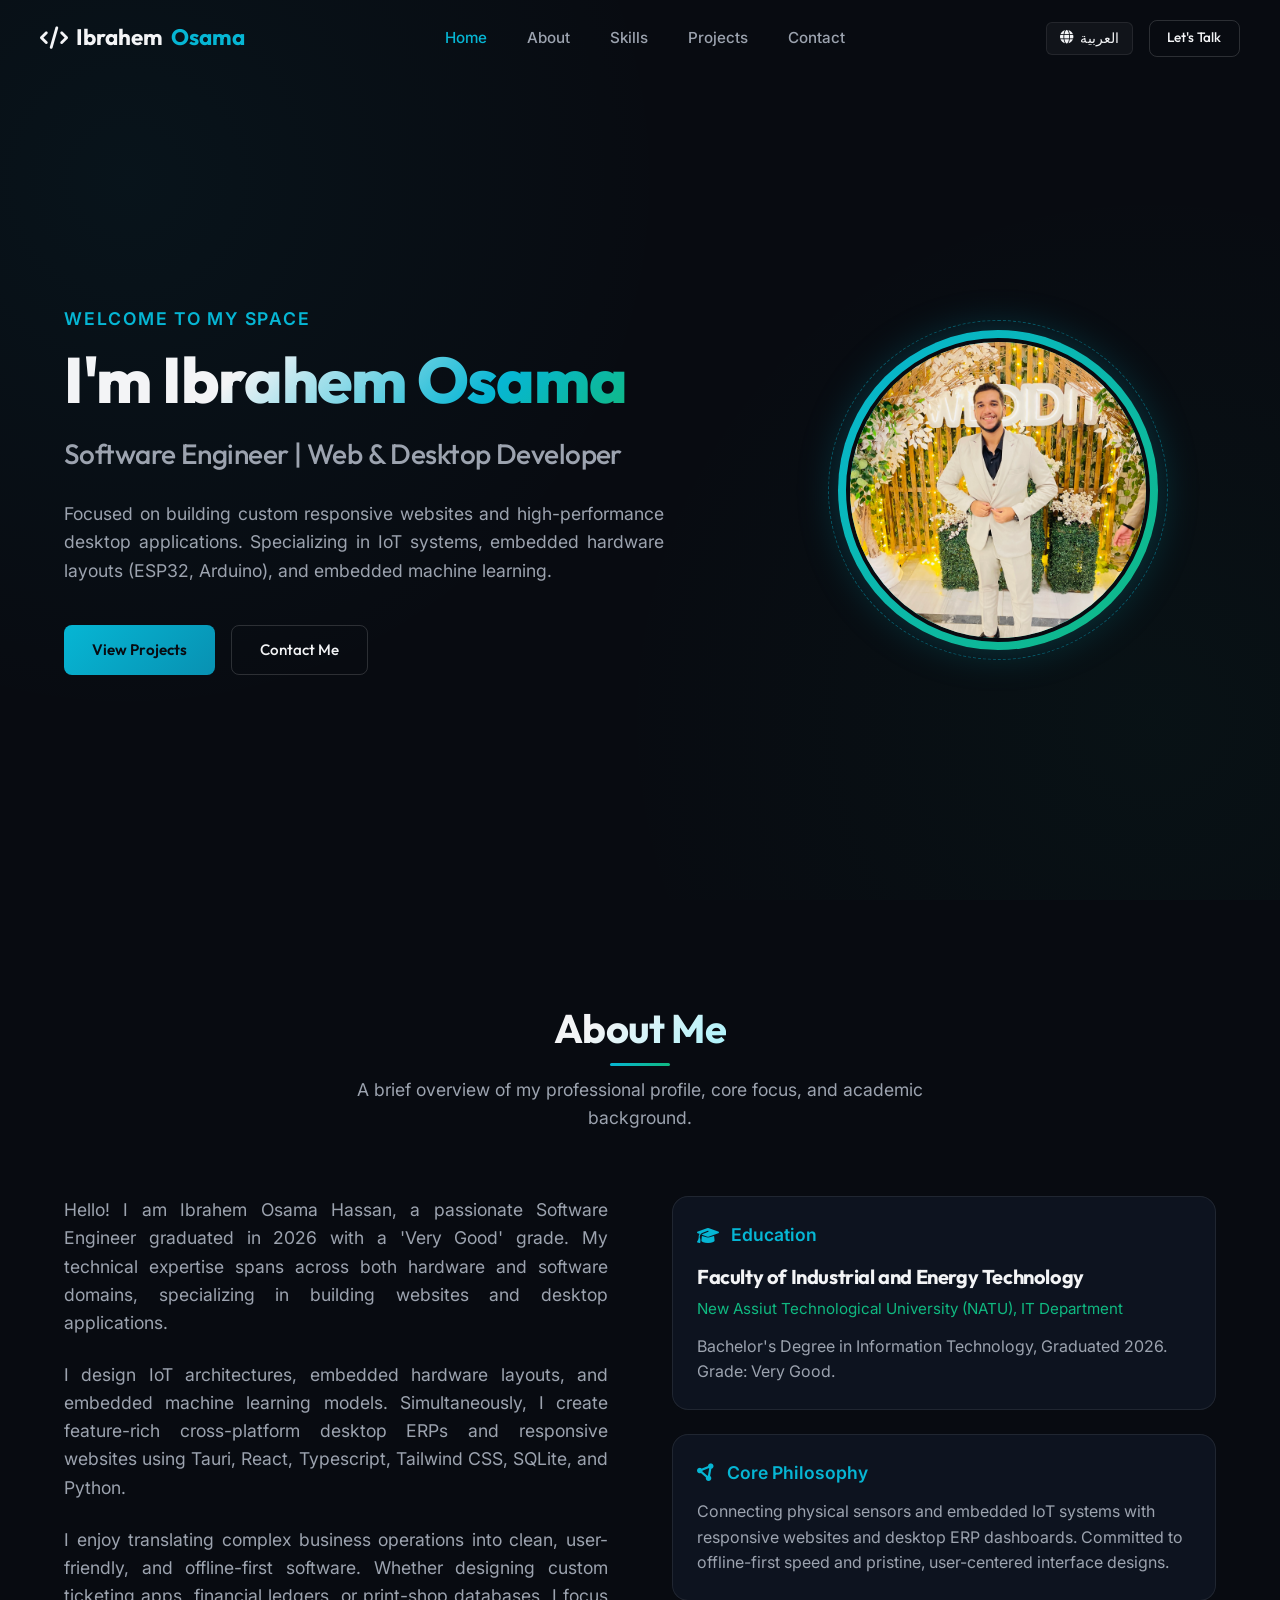
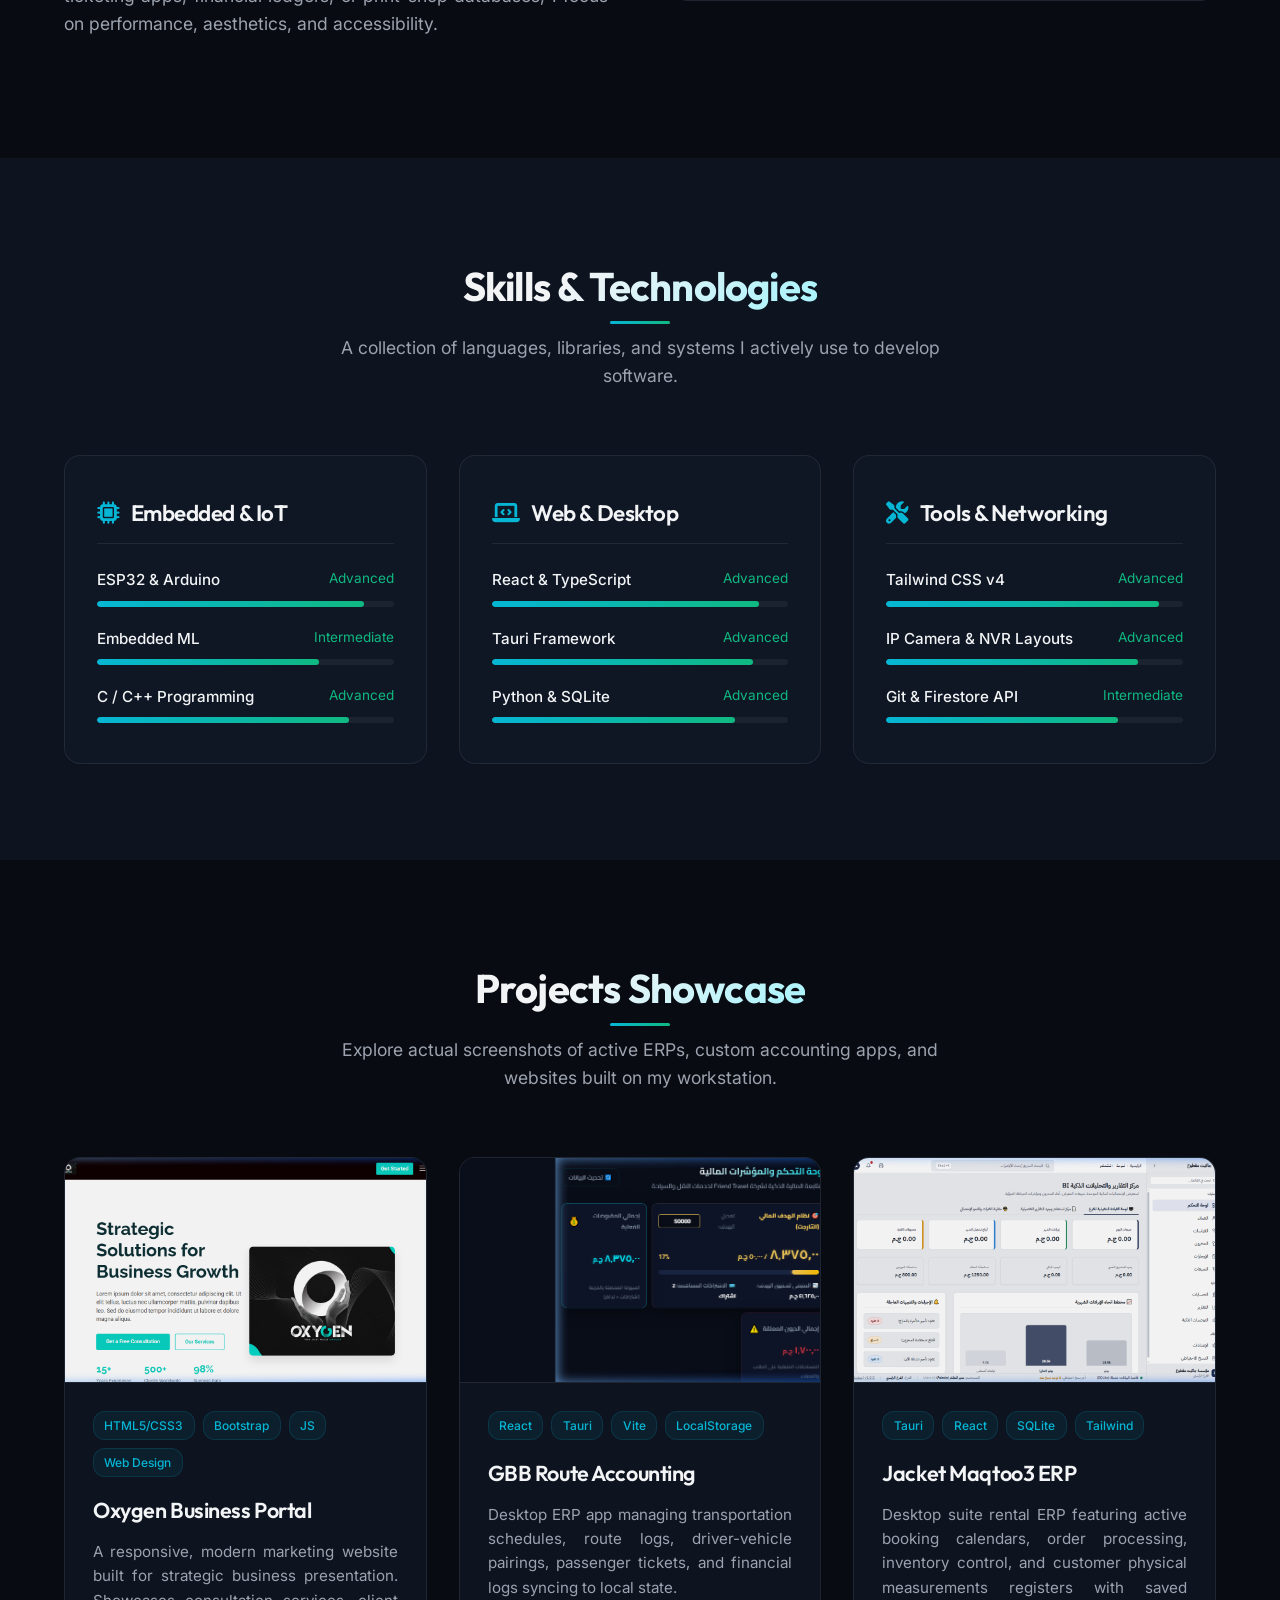
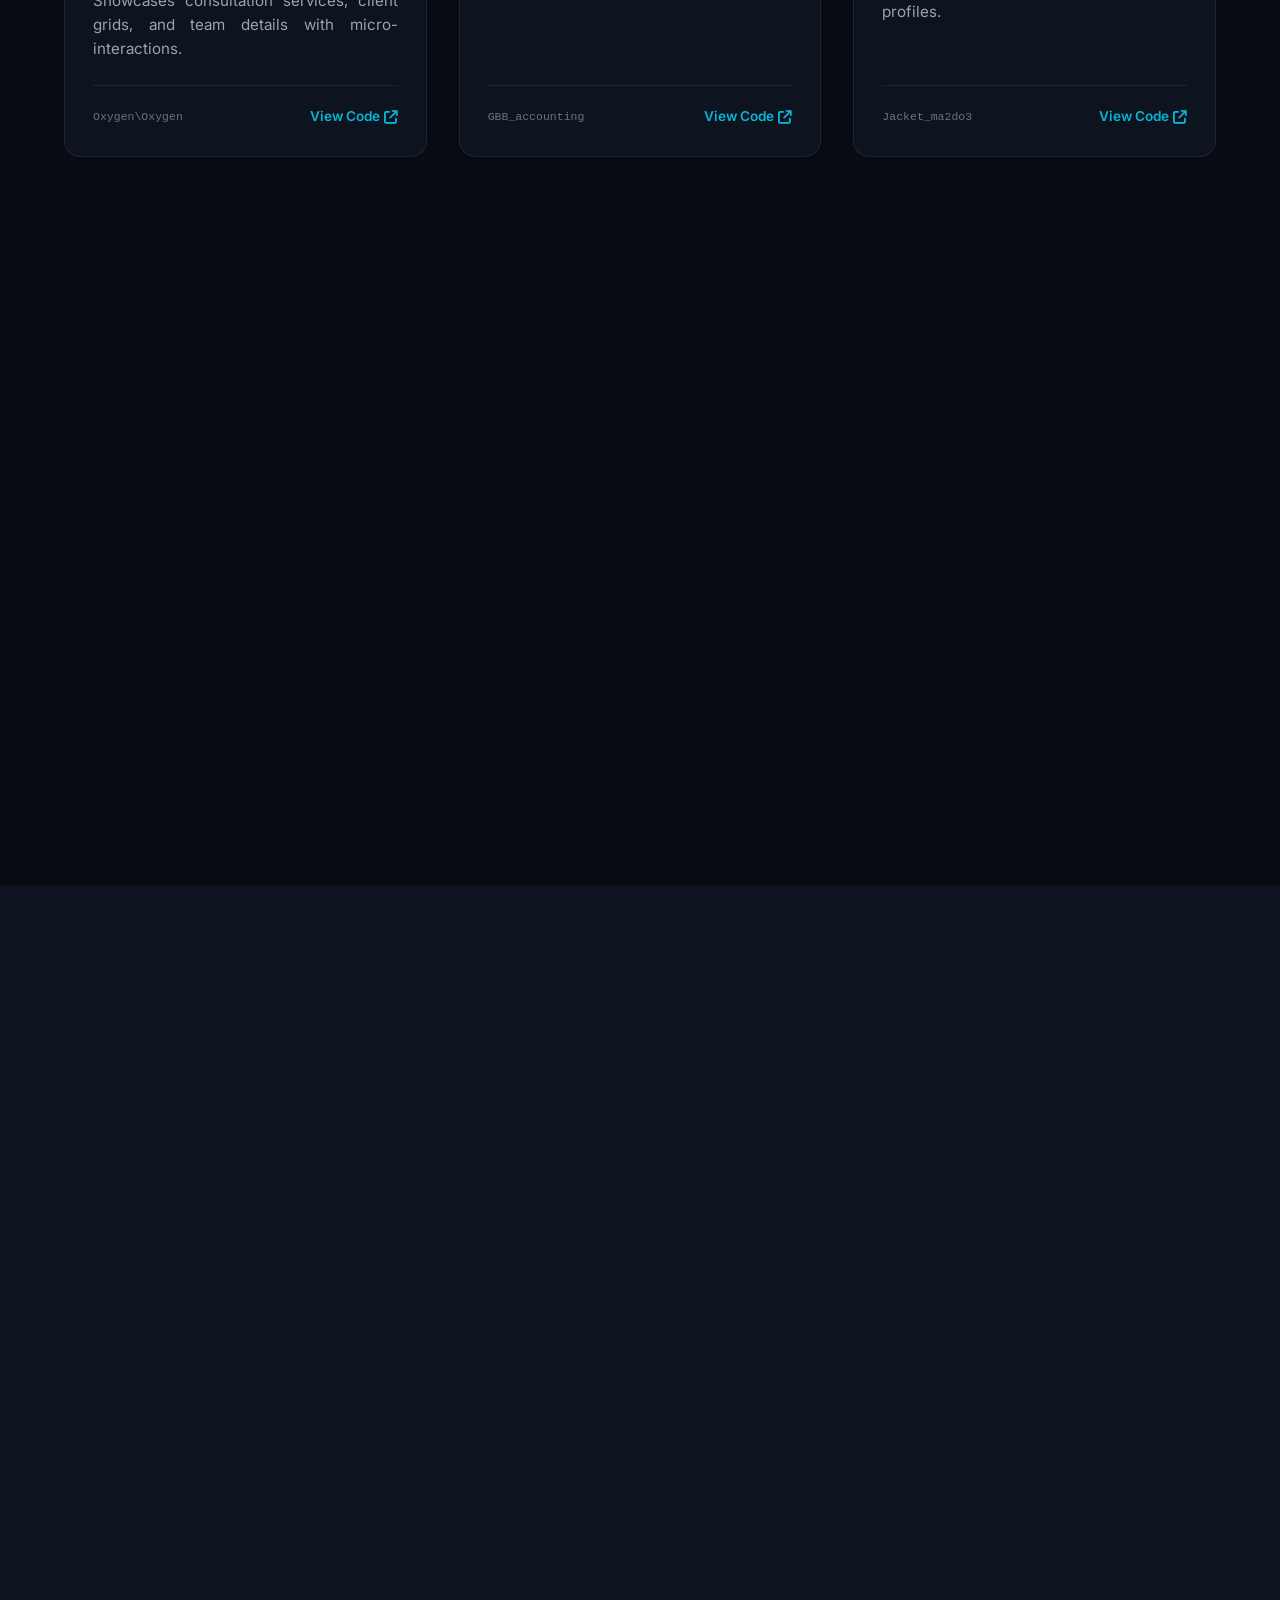
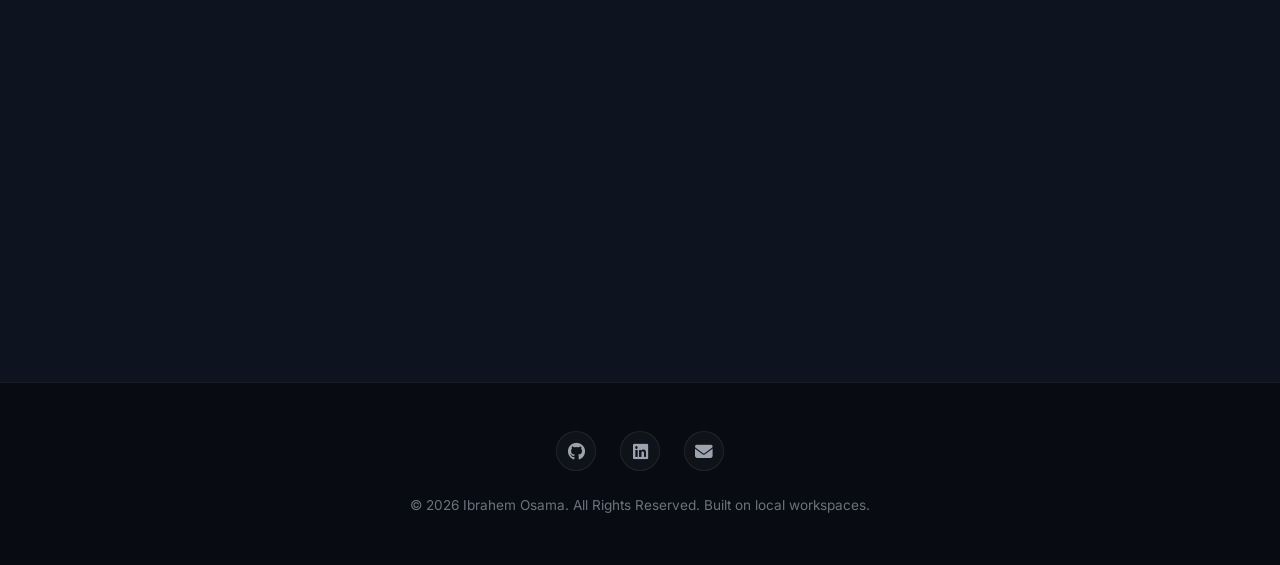
==== index.html @ 6cd3dc2f "Add project detail subpages, interactive galleries, and 10 extra screenshots" ====
<!DOCTYPE html>
<html lang="en">
<head>
  <meta charset="UTF-8">
  <meta name="viewport" content="width=device-width, initial-scale=1.0">
  <title>Ibrahem Osama Hassan | Software Engineer Portfolio</title>
  <meta name="description" content="Professional portfolio of Ibrahem Osama Hassan, a Software Engineer graduated 2026. Specializing in Web Design, Desktop Applications (ERP), IoT systems, embedded hardware, and embedded ML.">
  <meta name="keywords" content="Ibrahem Osama Hassan, Software Engineer, Portfolio, Web Developer, Desktop Apps, Tauri, React, SQLite, IoT, Embedded Systems, ESP32, Arduino">
  <meta name="author" content="Ibrahem Osama Hassan">

  <!-- Favicon -->
  <link rel="icon" type="image/png" href="assets/images/profile.jpg">

  <!-- Font Awesome Icons -->
  <link rel="stylesheet" href="https://cdnjs.cloudflare.com/ajax/libs/font-awesome/6.4.0/css/all.min.css">

  <!-- Custom Stylesheet -->
  <link rel="stylesheet" href="css/style.css">
</head>
<body>

  <!-- Navigation Header -->
  <header>
    <div class="container navbar">
      <a href="#home" class="logo">
        <i class="fa-solid fa-code"></i> Ibrahem<span>Osama</span>
      </a>

      <nav class="nav-links">
        <a href="#home" class="active" data-i18n="nav_home">Home</a>
        <a href="#about" data-i18n="nav_about">About</a>
        <a href="#skills" data-i18n="nav_skills">Skills</a>
        <a href="#projects" data-i18n="nav_projects">Projects</a>
        <a href="#contact" data-i18n="nav_contact">Contact</a>
      </nav>

      <div class="nav-actions">
        <!-- Language Switcher Button -->
        <button class="lang-switcher" aria-label="Change language">
          <i class="fa-solid fa-globe"></i> <span>العربية</span>
        </button>

        <a href="#contact" class="btn btn-outline" data-i18n="nav_talk" style="padding: 0.4rem 1.1rem; font-size: 0.85rem;">
          <i class="fa-solid fa-paper-plane"></i> Let's Talk
        </a>

        <button class="mobile-toggle" aria-label="Toggle Navigation Menu">
          <span></span>
          <span></span>
          <span></span>
        </button>
      </div>
    </div>
  </header>

  <!-- Hero Section -->
  <section id="home" class="hero">
    <div class="container hero-wrapper">
      <div class="hero-content reveal">
        <span class="hero-welcome" data-i18n="hero_welcome">Welcome to my space</span>
        <h1 class="hero-title">
          <span data-i18n="hero_title_prefix">I'm </span><span class="hero-name">Ibrahem Osama</span>
        </h1>
        <h2 class="hero-tagline" data-i18n="hero_tagline">Software Engineer | Web & Desktop Developer</h2>
        <p class="hero-description" data-i18n="hero_desc">
          Focused on building custom responsive websites and high-performance desktop applications. Specializing in IoT systems, embedded hardware layouts (ESP32, Arduino), and embedded machine learning.
        </p>
        <div class="hero-actions">
          <a href="#projects" class="btn btn-primary" data-i18n="hero_btn_projects">
            <i class="fa-solid fa-briefcase"></i> View Projects
          </a>
          <a href="#contact" class="btn btn-outline" data-i18n="hero_btn_contact">
            <i class="fa-solid fa-envelope"></i> Contact Me
          </a>
        </div>
      </div>

      <div class="hero-illustration reveal">
        <div class="profile-frame">
          <img src="assets/images/profile.jpg" alt="Ibrahem Osama Hassan" class="profile-img">
        </div>
      </div>
    </div>
  </section>

  <!-- About Section -->
  <section id="about" class="section">
    <div class="container">
      <div class="section-header reveal">
        <h2 class="section-title" data-i18n="about_title">About Me</h2>
        <p class="section-subtitle" data-i18n="about_subtitle">A brief overview of my professional profile, core focus, and academic background.</p>
      </div>

      <div class="about-grid">
        <div class="about-details reveal">
          <p data-i18n="about_p1">
            Hello! I am Ibrahem Osama Hassan, a passionate Software Engineer graduated in 2026 with a "Very Good" grade. My technical expertise spans across both hardware and software domains, specializing in building websites and desktop applications.
          </p>
          <p data-i18n="about_p2">
            I design IoT architectures, embedded hardware layouts, and embedded machine learning models. Simultaneously, I create feature-rich cross-platform desktop ERPs and responsive websites using Tauri, React, Typescript, Tailwind CSS, SQLite, and Python.
          </p>
          <p data-i18n="about_p3">
            I enjoy translating complex business operations into clean, user-friendly, and offline-first software. Whether designing custom ticketing apps, financial ledgers, or print-shop databases, I focus on performance, aesthetics, and accessibility.
          </p>
        </div>

        <div class="about-info-cards reveal">
          <div class="info-card glass-card">
            <div class="info-card-header">
              <i class="fa-solid fa-graduation-cap"></i> <span data-i18n="about_card_edu_title">Education</span>
            </div>
            <h3 class="info-card-title" data-i18n="about_edu_name">Faculty of Industrial and Energy Technology</h3>
            <div class="info-card-meta" data-i18n="about_edu_univ">New Assiut Technological University (NATU), IT Department</div>
            <div class="info-card-body" data-i18n="about_edu_body">
              Bachelor's Degree in Information Technology, Graduated 2026.
              <br>Grade: <strong>Very Good</strong>.
            </div>
          </div>

          <div class="info-card glass-card">
            <div class="info-card-header">
              <i class="fa-solid fa-circle-nodes"></i> <span data-i18n="about_card_phil_title">Core Philosophy</span>
            </div>
            <div class="info-card-body" data-i18n="about_card_phil_body">
              Connecting physical sensors and embedded IoT systems with responsive websites and desktop ERP dashboards. Committed to offline-first speed and pristine, user-centered interface designs.
            </div>
          </div>
        </div>
      </div>
    </div>
  </section>

  <!-- Skills Section -->
  <section id="skills" class="section" style="background-color: var(--bg-deep);">
    <div class="container">
      <div class="section-header reveal">
        <h2 class="section-title" data-i18n="skills_title">Skills & Technologies</h2>
        <p class="section-subtitle" data-i18n="skills_subtitle">A collection of languages, libraries, and systems I actively use to develop software.</p>
      </div>

      <div class="skills-grid">
        <!-- Category 1: Embedded / IoT -->
        <div class="skill-category glass-card reveal">
          <h3 class="skill-category-title">
            <i class="fa-solid fa-microchip"></i> <span data-i18n="skills_cat_embedded">Embedded & IoT</span>
          </h3>
          <div class="skill-list">
            <div class="skill-item">
              <div class="skill-info">
                <span class="skill-name">ESP32 & Arduino</span>
                <span class="skill-level" data-i18n="skill_level_advanced">Advanced</span>
              </div>
              <div class="skill-bar-bg"><div class="skill-bar-fill" style="width: 90%;"></div></div>
            </div>
            <div class="skill-item">
              <div class="skill-info">
                <span class="skill-name">Embedded ML</span>
                <span class="skill-level" data-i18n="skill_level_intermediate">Intermediate</span>
              </div>
              <div class="skill-bar-bg"><div class="skill-bar-fill" style="width: 75%;"></div></div>
            </div>
            <div class="skill-item">
              <div class="skill-info">
                <span class="skill-name">C / C++ Programming</span>
                <span class="skill-level" data-i18n="skill_level_advanced">Advanced</span>
              </div>
              <div class="skill-bar-bg"><div class="skill-bar-fill" style="width: 85%;"></div></div>
            </div>
          </div>
        </div>

        <!-- Category 2: Software / Web & Desktop -->
        <div class="skill-category glass-card reveal">
          <h3 class="skill-category-title">
            <i class="fa-solid fa-laptop-code"></i> <span data-i18n="skills_cat_desktop">Web & Desktop</span>
          </h3>
          <div class="skill-list">
            <div class="skill-item">
              <div class="skill-info">
                <span class="skill-name">React & TypeScript</span>
                <span class="skill-level" data-i18n="skill_level_advanced">Advanced</span>
              </div>
              <div class="skill-bar-bg"><div class="skill-bar-fill" style="width: 90%;"></div></div>
            </div>
            <div class="skill-item">
              <div class="skill-info">
                <span class="skill-name">Tauri Framework</span>
                <span class="skill-level" data-i18n="skill_level_advanced">Advanced</span>
              </div>
              <div class="skill-bar-bg"><div class="skill-bar-fill" style="width: 88%;"></div></div>
            </div>
            <div class="skill-item">
              <div class="skill-info">
                <span class="skill-name">Python & SQLite</span>
                <span class="skill-level" data-i18n="skill_level_advanced">Advanced</span>
              </div>
              <div class="skill-bar-bg"><div class="skill-bar-fill" style="width: 82%;"></div></div>
            </div>
          </div>
        </div>

        <!-- Category 3: Other Technologies -->
        <div class="skill-category glass-card reveal">
          <h3 class="skill-category-title">
            <i class="fa-solid fa-screwdriver-wrench"></i> <span data-i18n="skills_cat_other">Tools & Networking</span>
          </h3>
          <div class="skill-list">
            <div class="skill-item">
              <div class="skill-info">
                <span class="skill-name">Tailwind CSS v4</span>
                <span class="skill-level" data-i18n="skill_level_advanced">Advanced</span>
              </div>
              <div class="skill-bar-bg"><div class="skill-bar-fill" style="width: 92%;"></div></div>
            </div>
            <div class="skill-item">
              <div class="skill-info">
                <span class="skill-name">IP Camera & NVR Layouts</span>
                <span class="skill-level" data-i18n="skill_level_advanced">Advanced</span>
              </div>
              <div class="skill-bar-bg"><div class="skill-bar-fill" style="width: 85%;"></div></div>
            </div>
            <div class="skill-item">
              <div class="skill-info">
                <span class="skill-name">Git & Firestore API</span>
                <span class="skill-level" data-i18n="skill_level_intermediate">Intermediate</span>
              </div>
              <div class="skill-bar-bg"><div class="skill-bar-fill" style="width: 78%;"></div></div>
            </div>
          </div>
        </div>
      </div>
    </div>
  </section>

  <!-- Projects Section -->
  <section id="projects" class="section">
    <div class="container">
      <div class="section-header reveal">
        <h2 class="section-title" data-i18n="projects_title">Projects Showcase</h2>
        <p class="section-subtitle" data-i18n="projects_subtitle">Explore actual screenshots of active ERPs, custom accounting apps, and websites built on my workstation.</p>
      </div>

      <div class="projects-grid">
        <!-- Project 1: Oxygen Website -->
        <div class="project-card glass-card reveal">
          <div class="project-img-wrapper">
            <img src="assets/images/oxygen_preview.png" alt="Oxygen Website Preview" class="project-img">
            <div class="project-overlay">
              <div class="project-meta-links">
                <a href="project.html?id=oxygen" class="btn btn-primary" style="width: 100%; font-size: 0.8rem; padding: 0.5rem 0.75rem;" data-i18n="project_btn_details">
                  <i class="fa-solid fa-circle-info"></i> View Details
                </a>
              </div>
            </div>
          </div>
          <div class="project-body">
            <div class="project-tags">
              <span class="project-tag">HTML5/CSS3</span>
              <span class="project-tag">Bootstrap</span>
              <span class="project-tag">JS</span>
              <span class="project-tag">Web Design</span>
            </div>
            <h3 class="project-card-title" data-i18n="project_oxygen_title">Oxygen Business Portal</h3>
            <p class="project-description" data-i18n="project_oxygen_desc">
              A responsive, modern marketing website built for strategic business presentation. Showcases consultation services, client grids, and team details with micro-interactions.
            </p>
            <div class="project-footer">
              <span class="project-path" title="D:\1 Work\Oxygen\Oxygen">Oxygen\Oxygen</span>
              <a href="https://github.com/gebaby-rgb" target="_blank" class="view-code-link">
                <span data-i18n="project_link_code">View Code</span> <i class="fa-solid fa-arrow-up-right-from-square"></i>
              </a>
            </div>
          </div>
        </div>

        <!-- Project 2: GBB Accounting ERP -->
        <div class="project-card glass-card reveal">
          <div class="project-img-wrapper">
            <img src="assets/images/gbb_accounting_preview.png" alt="GBB Accounting ERP Preview" class="project-img">
            <div class="project-overlay">
              <div class="project-meta-links">
                <a href="project.html?id=gbb" class="btn btn-primary" style="width: 100%; font-size: 0.8rem; padding: 0.5rem 0.75rem;" data-i18n="project_btn_details">
                  <i class="fa-solid fa-circle-info"></i> View Details
                </a>
              </div>
            </div>
          </div>
          <div class="project-body">
            <div class="project-tags">
              <span class="project-tag">React</span>
              <span class="project-tag">Tauri</span>
              <span class="project-tag">Vite</span>
              <span class="project-tag">LocalStorage</span>
            </div>
            <h3 class="project-card-title" data-i18n="project_gbb_title">GBB Route Accounting</h3>
            <p class="project-description" data-i18n="project_gbb_desc">
              Desktop ERP app managing transportation schedules, route logs, driver-vehicle pairings, passenger tickets, and financial logs syncing to local state.
            </p>
            <div class="project-footer">
              <span class="project-path" title="D:\GBB_accounting">GBB_accounting</span>
              <a href="https://github.com/gebaby-rgb" target="_blank" class="view-code-link">
                <span data-i18n="project_link_code">View Code</span> <i class="fa-solid fa-arrow-up-right-from-square"></i>
              </a>
            </div>
          </div>
        </div>

        <!-- Project 3: Jacket Maqtoo3 (Suit Rental ERP) -->
        <div class="project-card glass-card reveal">
          <div class="project-img-wrapper">
            <img src="assets/images/jacket_maqtoo3_preview.png" alt="Jacket Maqtoo3 Suit Rental ERP Preview" class="project-img">
            <div class="project-overlay">
              <div class="project-meta-links">
                <a href="project.html?id=jacket" class="btn btn-primary" style="width: 100%; font-size: 0.8rem; padding: 0.5rem 0.75rem;" data-i18n="project_btn_details">
                  <i class="fa-solid fa-circle-info"></i> View Details
                </a>
              </div>
            </div>
          </div>
          <div class="project-body">
            <div class="project-tags">
              <span class="project-tag">Tauri</span>
              <span class="project-tag">React</span>
              <span class="project-tag">SQLite</span>
              <span class="project-tag">Tailwind</span>
            </div>
            <h3 class="project-card-title" data-i18n="project_jacket_title">Jacket Maqtoo3 ERP</h3>
            <p class="project-description" data-i18n="project_jacket_desc">
              Desktop suite rental ERP featuring active booking calendars, order processing, inventory control, and customer physical measurements registers with saved profiles.
            </p>
            <div class="project-footer">
              <span class="project-path" title="D:\Jacket_ma2do3">Jacket_ma2do3</span>
              <a href="https://github.com/gebaby-rgb" target="_blank" class="view-code-link">
                <span data-i18n="project_link_code">View Code</span> <i class="fa-solid fa-arrow-up-right-from-square"></i>
              </a>
            </div>
          </div>
        </div>

        <!-- Project 4: Jacket Maqtoo3 v1 -->
        <div class="project-card glass-card reveal">
          <div class="project-img-wrapper">
            <img src="assets/images/jacket_maqtoo3_v1_preview.png" alt="Jacket Maqtoo3 v1 ERP Preview" class="project-img">
            <div class="project-overlay">
              <div class="project-meta-links">
                <a href="project.html?id=jacket-v1" class="btn btn-primary" style="width: 100%; font-size: 0.8rem; padding: 0.5rem 0.75rem;" data-i18n="project_btn_details">
                  <i class="fa-solid fa-circle-info"></i> View Details
                </a>
              </div>
            </div>
          </div>
          <div class="project-body">
            <div class="project-tags">
              <span class="project-tag">React</span>
              <span class="project-tag">Tauri</span>
              <span class="project-tag">SQLite</span>
              <span class="project-tag">Vite</span>
            </div>
            <h3 class="project-card-title" data-i18n="project_jacket_v1_title">Jacket Maqtoo3 v1</h3>
            <p class="project-description" data-i18n="project_jacket_v1_desc">
              Initial release build of the suit rental app management software. Houses catalog searching, customer order history tables, and sales log tracking.
            </p>
            <div class="project-footer">
              <span class="project-path" title="D:\jacket_ma2to31">jacket_ma2to31</span>
              <a href="https://github.com/gebaby-rgb" target="_blank" class="view-code-link">
                <span data-i18n="project_link_code">View Code</span> <i class="fa-solid fa-arrow-up-right-from-square"></i>
              </a>
            </div>
          </div>
        </div>

        <!-- Project 5: Printing Accounting ERP -->
        <div class="project-card glass-card reveal">
          <div class="project-img-wrapper">
            <img src="assets/images/printing_accounting_preview.png" alt="Printing Accounting ERP Preview" class="project-img">
            <div class="project-overlay">
              <div class="project-meta-links">
                <a href="project.html?id=printing" class="btn btn-primary" style="width: 100%; font-size: 0.8rem; padding: 0.5rem 0.75rem;" data-i18n="project_btn_details">
                  <i class="fa-solid fa-circle-info"></i> View Details
                </a>
              </div>
            </div>
          </div>
          <div class="project-body">
            <div class="project-tags">
              <span class="project-tag">Tauri v2</span>
              <span class="project-tag">Tailwind v4</span>
              <span class="project-tag">Recharts</span>
              <span class="project-tag">jsPDF</span>
            </div>
            <h3 class="project-card-title" data-i18n="project_printing_title">Print-Job Billing System</h3>
            <p class="project-description" data-i18n="project_printing_desc">
              Financial and order administration desktop app for copy centers. Generates financial charts for sales metrics, invoices print orders, and exports logs as PDFs.
            </p>
            <div class="project-footer">
              <span class="project-path" title="D:\printing_Accounting">printing_Accounting</span>
              <a href="https://github.com/gebaby-rgb" target="_blank" class="view-code-link">
                <span data-i18n="project_link_code">View Code</span> <i class="fa-solid fa-arrow-up-right-from-square"></i>
              </a>
            </div>
          </div>
        </div>

        <!-- Project 6: Vodafone Cash ERP -->
        <div class="project-card glass-card reveal">
          <div class="project-img-wrapper">
            <img src="assets/images/vodafone_cash_preview.png" alt="Vodafone Cash ERP Preview" class="project-img">
            <div class="project-overlay">
              <div class="project-meta-links">
                <a href="project.html?id=vodafone" class="btn btn-primary" style="width: 100%; font-size: 0.8rem; padding: 0.5rem 0.75rem;" data-i18n="project_btn_details">
                  <i class="fa-solid fa-circle-info"></i> View Details
                </a>
              </div>
            </div>
          </div>
          <div class="project-body">
            <div class="project-tags">
              <span class="project-tag">Tauri v2</span>
              <span class="project-tag">React</span>
              <span class="project-tag">TypeScript</span>
              <span class="project-tag">Lucide Icons</span>
            </div>
            <h3 class="project-card-title" data-i18n="project_vodafone_title">Vodafone Cash ERP</h3>
            <p class="project-description" data-i18n="project_vodafone_desc">
              Agent manager desktop application tracking multiple wallets, cash-in/out registers, automatic commission calculations, and cheapest wallet transfer paths.
            </p>
            <div class="project-footer">
              <span class="project-path" title="D:\vodafon_cash1">vodafon_cash1</span>
              <a href="https://github.com/gebaby-rgb" target="_blank" class="view-code-link">
                <span data-i18n="project_link_code">View Code</span> <i class="fa-solid fa-arrow-up-right-from-square"></i>
              </a>
            </div>
          </div>
        </div>
      </div>
    </div>
  </section>

  <!-- Contact Section -->
  <section id="contact" class="section" style="background-color: var(--bg-deep);">
    <div class="container contact-wrapper">
      <div class="section-header reveal">
        <h2 class="section-title" data-i18n="contact_title">Get in Touch</h2>
        <p class="section-subtitle" data-i18n="contact_subtitle">Have a project, job offer, or technical query? Let's connect and build together.</p>
      </div>

      <div class="contact-card glass-card reveal">
        <div class="contact-icon">
          <i class="fa-solid fa-comments"></i>
        </div>
        <h3 class="contact-heading" data-i18n="contact_card_heading">Let's collaborate!</h3>
        <p class="contact-text" data-i18n="contact_card_text">
          Click below to copy my email address or connect with me via professional social networks. I am always open to discussing new opportunities.
        </p>

        <div class="contact-details">
          <div class="contact-method email" style="cursor: pointer;" title="Click to copy email">
            <div class="contact-method-icon">
              <i class="fa-solid fa-envelope"></i>
            </div>
            <div class="contact-method-info">
              <div class="contact-label" data-i18n="contact_lbl_email">Email Address (Click to copy)</div>
              <div class="contact-value">ibrahem.osama.hassan@gmail.com</div>
            </div>
          </div>

          <a href="https://github.com/gebaby-rgb" target="_blank" class="contact-method">
            <div class="contact-method-icon">
              <i class="fa-brands fa-github"></i>
            </div>
            <div class="contact-method-info">
              <div class="contact-label" data-i18n="contact_lbl_github">GitHub Account</div>
              <div class="contact-value">github.com/gebaby-rgb</div>
            </div>
          </a>

          <a href="https://linkedin.com/in/gebaby-rgb" target="_blank" class="contact-method">
            <div class="contact-method-icon">
              <i class="fa-brands fa-linkedin"></i>
            </div>
            <div class="contact-method-info">
              <div class="contact-label" data-i18n="contact_lbl_linkedin">LinkedIn Profile</div>
              <div class="contact-value">linkedin.com/in/gebaby-rgb</div>
            </div>
          </a>
        </div>
      </div>
    </div>
  </section>

  <!-- Footer -->
  <footer>
    <div class="container">
      <div class="footer-socials">
        <a href="https://github.com/gebaby-rgb" target="_blank" class="social-link" title="GitHub">
          <i class="fa-brands fa-github"></i>
        </a>
        <a href="https://linkedin.com/in/gebaby-rgb" target="_blank" class="social-link" title="LinkedIn">
          <i class="fa-brands fa-linkedin"></i>
        </a>
        <a href="mailto:ibrahem.osama.hassan@gmail.com" class="social-link" title="Email">
          <i class="fa-solid fa-envelope"></i>
        </a>
      </div>
      <p class="footer-copy">
        &copy; 2026 <span data-i18n="hero_title_name">Ibrahem Osama</span>. <span data-i18n="footer_copy">All Rights Reserved. Built on local workspaces.</span>
      </p>
    </div>
  </footer>

  <!-- Main JavaScript File -->
  <script src="js/main.js"></script>
</body>
</html>
---- css/style.css ----
/* 
================================================================
  PORTFOLIO DESIGN SYSTEM ─ Ibrahem Osama Hassan
  Aesthetics: Premium Tech Dark-Mode, Glassmorphism, Teal Glows
  Bilingual Support: LTR (English) & RTL (Arabic)
================================================================
*/

@import url('https://fonts.googleapis.com/css2?family=Cairo:wght@400;600;700;800&family=Inter:wght@300;400;500;600&family=Outfit:wght@400;500;600;700;800&family=Tajawal:wght@400;500;700;800&display=swap');

:root {
  /* Colors */
  --bg-dark: #080B11;
  --bg-deep: #0D131F;
  --bg-card: rgba(17, 25, 40, 0.65);
  --bg-nav: rgba(8, 11, 17, 0.8);
  --text-primary: #F3F4F6;
  --text-secondary: #9CA3AF;
  --text-muted: #6B7280;
  --accent: #06B6D4; /* Cyan/Teal */
  --accent-secondary: #10B981; /* Emerald */
  --accent-glow: rgba(6, 182, 212, 0.15);
  --border: rgba(255, 255, 255, 0.08);
  --border-hover: rgba(6, 182, 212, 0.3);
  
  /* Fonts */
  --font-headings: 'Outfit', sans-serif;
  --font-body: 'Inter', sans-serif;

  /* Transitions */
  --transition-fast: 0.2s ease;
  --transition-normal: 0.3s cubic-bezier(0.4, 0, 0.2, 1);
  --transition-slow: 0.5s cubic-bezier(0.4, 0, 0.2, 1);
}

/* RTL Fonts and Direction overrides */
[dir="rtl"] {
  --font-headings: 'Cairo', sans-serif;
  --font-body: 'Tajawal', sans-serif;
}

/* Reset & Base Styles */
* {
  margin: 0;
  padding: 0;
  box-sizing: border-box;
  scroll-behavior: smooth;
}

body {
  background-color: var(--bg-dark);
  color: var(--text-primary);
  font-family: var(--font-body);
  line-height: 1.6;
  overflow-x: hidden;
  background-image: 
    radial-gradient(circle at 10% 20%, rgba(6, 182, 212, 0.05) 0%, transparent 40%),
    radial-gradient(circle at 90% 80%, rgba(16, 185, 129, 0.04) 0%, transparent 40%);
  background-attachment: fixed;
}

/* Typography */
h1, h2, h3, h4, h5, h6 {
  font-family: var(--font-headings);
  font-weight: 600;
  letter-spacing: -0.02em;
}

[dir="rtl"] h1, [dir="rtl"] h2, [dir="rtl"] h3, [dir="rtl"] h4, [dir="rtl"] h5, [dir="rtl"] h6 {
  letter-spacing: 0; /* Arabic looks better without letter-spacing reduction */
}

a {
  color: inherit;
  text-decoration: none;
  transition: var(--transition-fast);
}

ul {
  list-style: none;
}

img {
  max-width: 100%;
  height: auto;
  display: block;
}

/* Scrollbar */
::-webkit-scrollbar {
  width: 8px;
}
::-webkit-scrollbar-track {
  background: var(--bg-dark);
}
::-webkit-scrollbar-thumb {
  background: rgba(255, 255, 255, 0.1);
  border-radius: 10px;
}
::-webkit-scrollbar-thumb:hover {
  background: var(--accent);
}

/* Reusable Components & Containers */
.container {
  width: 100%;
  max-width: 1200px;
  margin: 0 auto;
  padding: 0 1.5rem;
}

.section {
  padding: 6rem 0;
  position: relative;
}

.section-header {
  text-align: center;
  margin-bottom: 4rem;
}

.section-title {
  font-size: 2.5rem;
  font-weight: 700;
  position: relative;
  display: inline-block;
  margin-bottom: 1rem;
  background: linear-gradient(135deg, var(--text-primary) 30%, #a5f3fc 100%);
  -webkit-background-clip: text;
  -webkit-text-fill-color: transparent;
}

.section-title::after {
  content: '';
  position: absolute;
  bottom: -6px;
  left: 50%;
  transform: translateX(-50%);
  width: 60px;
  height: 3px;
  background: linear-gradient(90deg, var(--accent), var(--accent-secondary));
  border-radius: 2px;
}

.section-subtitle {
  color: var(--text-secondary);
  font-size: 1.1rem;
  max-width: 600px;
  margin: 0 auto;
}

/* Glassmorphism Card base */
.glass-card {
  background: var(--bg-card);
  backdrop-filter: blur(12px);
  -webkit-backdrop-filter: blur(12px);
  border: 1px solid var(--border);
  border-radius: 16px;
  transition: var(--transition-normal);
}

.glass-card:hover {
  border-color: var(--border-hover);
  box-shadow: 0 10px 30px -15px var(--accent-glow);
}

/* Buttons */
.btn {
  display: inline-flex;
  align-items: center;
  justify-content: center;
  padding: 0.75rem 1.75rem;
  font-family: var(--font-headings);
  font-weight: 500;
  border-radius: 8px;
  cursor: pointer;
  transition: var(--transition-normal);
  font-size: 0.95rem;
  gap: 0.5rem;
}

.btn-primary {
  background: linear-gradient(135deg, var(--accent), #0891b2);
  color: var(--bg-dark);
  border: none;
  font-weight: 600;
}

.btn-primary:hover {
  transform: translateY(-2px);
  box-shadow: 0 4px 20px rgba(6, 182, 212, 0.4);
}

.btn-outline {
  background: transparent;
  color: var(--text-primary);
  border: 1px solid rgba(255, 255, 255, 0.15);
}

.btn-outline:hover {
  background: rgba(255, 255, 255, 0.05);
  border-color: var(--accent);
  color: var(--accent);
  transform: translateY(-2px);
}

/* Language Switcher */
.lang-switcher {
  background: rgba(255, 255, 255, 0.04);
  border: 1px solid var(--border);
  color: var(--text-primary);
  padding: 0.4rem 0.8rem;
  border-radius: 6px;
  cursor: pointer;
  display: flex;
  align-items: center;
  gap: 0.4rem;
  font-family: var(--font-headings);
  font-size: 0.85rem;
  transition: var(--transition-fast);
}

.lang-switcher:hover {
  background: rgba(6, 182, 212, 0.15);
  border-color: var(--accent);
  color: var(--accent);
}

/* Header & Navbar */
header {
  position: fixed;
  top: 0;
  left: 0;
  width: 100%;
  z-index: 1000;
  transition: var(--transition-normal);
  border-bottom: 1px solid transparent;
}

header.scrolled {
  background-color: var(--bg-nav);
  backdrop-filter: blur(16px);
  -webkit-backdrop-filter: blur(16px);
  border-bottom: 1px solid var(--border);
  padding: 0.75rem 0;
}

.navbar {
  display: flex;
  align-items: center;
  justify-content: space-between;
  padding: 1.25rem 0;
  transition: var(--transition-normal);
}

header.scrolled .navbar {
  padding: 0.5rem 0;
}

.logo {
  font-family: var(--font-headings);
  font-weight: 700;
  font-size: 1.4rem;
  display: flex;
  align-items: center;
  gap: 0.5rem;
}

.logo span {
  color: var(--accent);
}

.nav-links {
  display: flex;
  align-items: center;
  gap: 2.5rem;
}

.nav-links a {
  font-size: 0.95rem;
  font-weight: 500;
  color: var(--text-secondary);
}

.nav-links a:hover,
.nav-links a.active {
  color: var(--accent);
}

.nav-actions {
  display: flex;
  align-items: center;
  gap: 1rem;
}

.mobile-toggle {
  display: none;
  flex-direction: column;
  justify-content: space-between;
  width: 24px;
  height: 18px;
  background: transparent;
  border: none;
  cursor: pointer;
}

.mobile-toggle span {
  width: 100%;
  height: 2px;
  background-color: var(--text-primary);
  transition: var(--transition-normal);
}

/* Hero Section */
.hero {
  height: 100vh;
  display: flex;
  align-items: center;
  justify-content: center;
  padding-top: 5rem;
}

.hero-wrapper {
  display: grid;
  grid-template-columns: 1.2fr 0.8fr;
  align-items: center;
  gap: 4rem;
}

.hero-content {
  display: flex;
  flex-direction: column;
  align-items: flex-start;
}

[dir="rtl"] .hero-content {
  align-items: flex-start; /* Keeps logical alignment relative to direction */
}

.hero-welcome {
  color: var(--accent);
  font-size: 1.1rem;
  font-weight: 600;
  margin-bottom: 0.75rem;
  letter-spacing: 0.1em;
  text-transform: uppercase;
}

.hero-title {
  font-size: 4rem;
  font-weight: 800;
  line-height: 1.1;
  margin-bottom: 1rem;
}

.hero-name {
  background: linear-gradient(135deg, var(--text-primary) 20%, var(--accent) 70%, var(--accent-secondary) 100%);
  -webkit-background-clip: text;
  -webkit-text-fill-color: transparent;
}

.hero-tagline {
  font-size: 1.75rem;
  color: var(--text-secondary);
  font-weight: 500;
  margin-bottom: 1.5rem;
}

.hero-description {
  color: var(--text-secondary);
  font-size: 1.1rem;
  max-width: 600px;
  margin-bottom: 2.5rem;
  text-align: justify;
}

.hero-actions {
  display: flex;
  gap: 1rem;
}

.hero-illustration {
  position: relative;
  display: flex;
  justify-content: center;
  align-items: center;
}

.profile-frame {
  position: relative;
  width: 320px;
  height: 320px;
  border-radius: 50%;
  padding: 8px;
  background: linear-gradient(135deg, var(--accent), var(--accent-secondary));
  box-shadow: 0 0 40px rgba(6, 182, 212, 0.25);
}

.profile-frame::before {
  content: '';
  position: absolute;
  inset: -10px;
  border-radius: 50%;
  border: 1px dashed rgba(6, 182, 212, 0.4);
  animation: rotate 20s linear infinite;
}

.profile-img {
  width: 100%;
  height: 100%;
  object-fit: cover;
  border-radius: 50%;
  border: 4px solid var(--bg-dark);
}

@keyframes rotate {
  100% { transform: rotate(360deg); }
}

/* About Section */
.about-grid {
  display: grid;
  grid-template-columns: 1fr 1fr;
  gap: 4rem;
  align-items: start;
}

.about-details p {
  color: var(--text-secondary);
  font-size: 1.1rem;
  margin-bottom: 1.5rem;
  text-align: justify;
}

.about-info-cards {
  display: grid;
  grid-template-columns: 1fr;
  gap: 1.5rem;
}

.info-card {
  padding: 1.5rem;
}

.info-card-header {
  display: flex;
  align-items: center;
  gap: 0.75rem;
  color: var(--accent);
  font-weight: 600;
  margin-bottom: 0.75rem;
  font-size: 1.1rem;
}

.info-card-title {
  font-weight: 700;
  font-size: 1.25rem;
  color: var(--text-primary);
  margin-bottom: 0.25rem;
}

.info-card-meta {
  color: var(--accent-secondary);
  font-size: 0.95rem;
  margin-bottom: 0.75rem;
}

.info-card-body {
  color: var(--text-secondary);
  font-size: 1rem;
}

/* Skills Section */
.skills-grid {
  display: grid;
  grid-template-columns: repeat(3, 1fr);
  gap: 2rem;
}

.skill-category {
  padding: 2.5rem 2rem;
}

.skill-category-title {
  font-size: 1.4rem;
  color: var(--text-primary);
  margin-bottom: 1.5rem;
  display: flex;
  align-items: center;
  gap: 0.75rem;
  border-bottom: 1px solid var(--border);
  padding-bottom: 0.75rem;
}

.skill-category-title i {
  color: var(--accent);
}

.skill-list {
  display: flex;
  flex-direction: column;
  gap: 1.25rem;
}

.skill-item {
  display: flex;
  flex-direction: column;
  gap: 0.5rem;
}

.skill-info {
  display: flex;
  justify-content: space-between;
  font-size: 0.95rem;
}

.skill-name {
  font-weight: 500;
  color: var(--text-primary);
}

.skill-level {
  color: var(--accent-secondary);
  font-size: 0.85rem;
}

.skill-bar-bg {
  width: 100%;
  height: 6px;
  background-color: rgba(255, 255, 255, 0.05);
  border-radius: 4px;
  overflow: hidden;
}

.skill-bar-fill {
  height: 100%;
  border-radius: 4px;
  background: linear-gradient(90deg, var(--accent), var(--accent-secondary));
}

/* Projects Section */
.projects-grid {
  display: grid;
  grid-template-columns: repeat(3, 1fr);
  gap: 2rem;
}

.project-card {
  overflow: hidden;
  display: flex;
  flex-direction: column;
  height: 100%;
}

.project-img-wrapper {
  position: relative;
  aspect-ratio: 16/10;
  overflow: hidden;
  background-color: var(--bg-deep);
  border-bottom: 1px solid var(--border);
}

.project-img {
  width: 100%;
  height: 100%;
  object-fit: cover;
  transition: var(--transition-slow);
}

.project-card:hover .project-img {
  transform: scale(1.08);
}

.project-overlay {
  position: absolute;
  inset: 0;
  background: linear-gradient(to top, rgba(8, 11, 17, 0.95) 10%, rgba(8, 11, 17, 0.3) 100%);
  display: flex;
  align-items: flex-end;
  padding: 1.25rem;
  opacity: 0;
  transition: var(--transition-normal);
}

.project-card:hover .project-overlay {
  opacity: 1;
}

.project-meta-links {
  display: flex;
  gap: 0.75rem;
  width: 100%;
}

.project-body {
  padding: 1.75rem;
  display: flex;
  flex-direction: column;
  flex-grow: 1;
}

.project-tags {
  display: flex;
  flex-wrap: wrap;
  gap: 0.5rem;
  margin-bottom: 1rem;
}

.project-tag {
  background-color: rgba(6, 182, 212, 0.08);
  color: var(--accent);
  font-size: 0.75rem;
  font-weight: 500;
  padding: 0.25rem 0.65rem;
  border-radius: 12px;
  border: 1px solid rgba(6, 182, 212, 0.15);
}

.project-card-title {
  font-size: 1.35rem;
  margin-bottom: 0.75rem;
  color: var(--text-primary);
}

.project-description {
  color: var(--text-secondary);
  font-size: 0.95rem;
  margin-bottom: 1.5rem;
  flex-grow: 1;
  text-align: justify;
}

.project-footer {
  display: flex;
  justify-content: space-between;
  align-items: center;
  border-top: 1px solid var(--border);
  padding-top: 1.25rem;
  gap: 0.5rem;
}

.project-path {
  font-size: 0.72rem;
  color: var(--text-muted);
  font-family: monospace;
  white-space: nowrap;
  overflow: hidden;
  text-overflow: ellipsis;
  max-width: 150px;
}

[dir="rtl"] .project-path {
  direction: ltr; /* Keeps path layouts standard even in Arabic */
  text-align: right;
}

.view-code-link {
  color: var(--accent);
  font-size: 0.85rem;
  font-weight: 600;
  display: flex;
  align-items: center;
  gap: 0.25rem;
  white-space: nowrap;
}

.view-code-link:hover {
  color: var(--text-primary);
}

[dir="rtl"] .view-code-link i {
  transform: scaleX(-1); /* Flips the external link icon for RTL flow */
}

/* Contact Section */
.contact-wrapper {
  max-width: 800px;
  margin: 0 auto;
}

.contact-card {
  padding: 4rem 2rem;
  text-align: center;
  display: flex;
  flex-direction: column;
  align-items: center;
}

.contact-icon {
  width: 64px;
  height: 64px;
  background-color: rgba(6, 182, 212, 0.08);
  border-radius: 50%;
  display: flex;
  align-items: center;
  justify-content: center;
  color: var(--accent);
  font-size: 1.75rem;
  margin-bottom: 1.5rem;
  border: 1px solid rgba(6, 182, 212, 0.2);
}

.contact-heading {
  font-size: 2.25rem;
  margin-bottom: 1rem;
  font-weight: 700;
}

.contact-text {
  color: var(--text-secondary);
  font-size: 1.1rem;
  max-width: 500px;
  margin-bottom: 2.5rem;
}

.contact-details {
  display: flex;
  flex-direction: column;
  gap: 1.5rem;
  width: 100%;
  max-width: 450px;
}

.contact-method {
  display: flex;
  align-items: center;
  padding: 1rem 1.5rem;
  border-radius: 12px;
  background-color: rgba(255, 255, 255, 0.02);
  border: 1px solid var(--border);
  transition: var(--transition-fast);
  text-align: start;
}

.contact-method:hover {
  border-color: var(--accent);
  background-color: rgba(6, 182, 212, 0.03);
}

.contact-method-icon {
  font-size: 1.25rem;
  color: var(--accent);
  margin-inline-end: 1.25rem;
  width: 24px;
  display: flex;
  justify-content: center;
}

.contact-method-info {
  flex-grow: 1;
}

.contact-label {
  font-size: 0.75rem;
  color: var(--text-muted);
  text-transform: uppercase;
  letter-spacing: 0.05em;
}

.contact-value {
  font-size: 1.05rem;
  color: var(--text-primary);
  font-weight: 500;
  word-break: break-all;
}

/* Footer */
footer {
  padding: 3rem 0;
  text-align: center;
  border-top: 1px solid var(--border);
  background-color: var(--bg-dark);
}

.footer-socials {
  display: flex;
  justify-content: center;
  gap: 1.5rem;
  margin-bottom: 1.5rem;
}

.social-link {
  width: 40px;
  height: 40px;
  border-radius: 50%;
  background-color: rgba(255, 255, 255, 0.03);
  border: 1px solid var(--border);
  display: flex;
  align-items: center;
  justify-content: center;
  color: var(--text-secondary);
  font-size: 1.1rem;
}

.social-link:hover {
  background-color: var(--accent);
  color: var(--bg-dark);
  border-color: var(--accent);
  transform: translateY(-3px);
  box-shadow: 0 4px 15px rgba(6, 182, 212, 0.3);
}

.footer-copy {
  color: var(--text-muted);
  font-size: 0.85rem;
}

/* Animations & Transitions */
.reveal {
  opacity: 0;
  transform: translateY(30px);
  transition: opacity 0.8s ease, transform 0.8s ease;
}

.reveal.active {
  opacity: 1;
  transform: translateY(0);
}

/* Mobile responsive styles */
@media (max-width: 1024px) {
  .hero-title {
    font-size: 3.25rem;
  }
  .skills-grid {
    grid-template-columns: repeat(2, 1fr);
  }
  .projects-grid {
    grid-template-columns: repeat(2, 1fr);
  }
}

@media (max-width: 768px) {
  .section {
    padding: 4rem 0;
  }
  .navbar {
    padding: 1rem 0;
  }
  .mobile-toggle {
    display: flex;
    z-index: 1001;
  }
  .nav-links {
    position: fixed;
    top: 0;
    inset-inline-end: -100%;
    width: 280px;
    height: 100vh;
    background-color: var(--bg-deep);
    border-inline-start: 1px solid var(--border);
    flex-direction: column;
    justify-content: center;
    gap: 2rem;
    padding: 2rem;
    transition: var(--transition-normal);
  }
  .nav-links.active {
    inset-inline-end: 0;
  }
  
  .mobile-toggle.active span:nth-child(1) {
    transform: translateY(8px) rotate(45deg);
  }
  .mobile-toggle.active span:nth-child(2) {
    opacity: 0;
  }
  .mobile-toggle.active span:nth-child(3) {
    transform: translateY(-8px) rotate(-45deg);
  }
  .hero {
    height: auto;
    min-height: 100vh;
    padding-top: 7rem;
    padding-bottom: 4rem;
  }
  .hero-wrapper {
    grid-template-columns: 1fr;
    gap: 3rem;
    text-align: center;
  }
  .hero-content {
    align-items: center;
  }
  
  [dir="rtl"] .hero-content {
    align-items: center;
  }
  
  .hero-actions {
    justify-content: center;
    width: 100%;
  }
  .hero-illustration {
    order: -1;
  }
  .profile-frame {
    width: 260px;
    height: 260px;
  }
  .about-grid {
    grid-template-columns: 1fr;
    gap: 2.5rem;
  }
  .skills-grid {
    grid-template-columns: 1fr;
  }
  .projects-grid {
    grid-template-columns: 1fr;
  }
  .contact-heading {
    font-size: 1.75rem;
  }
}
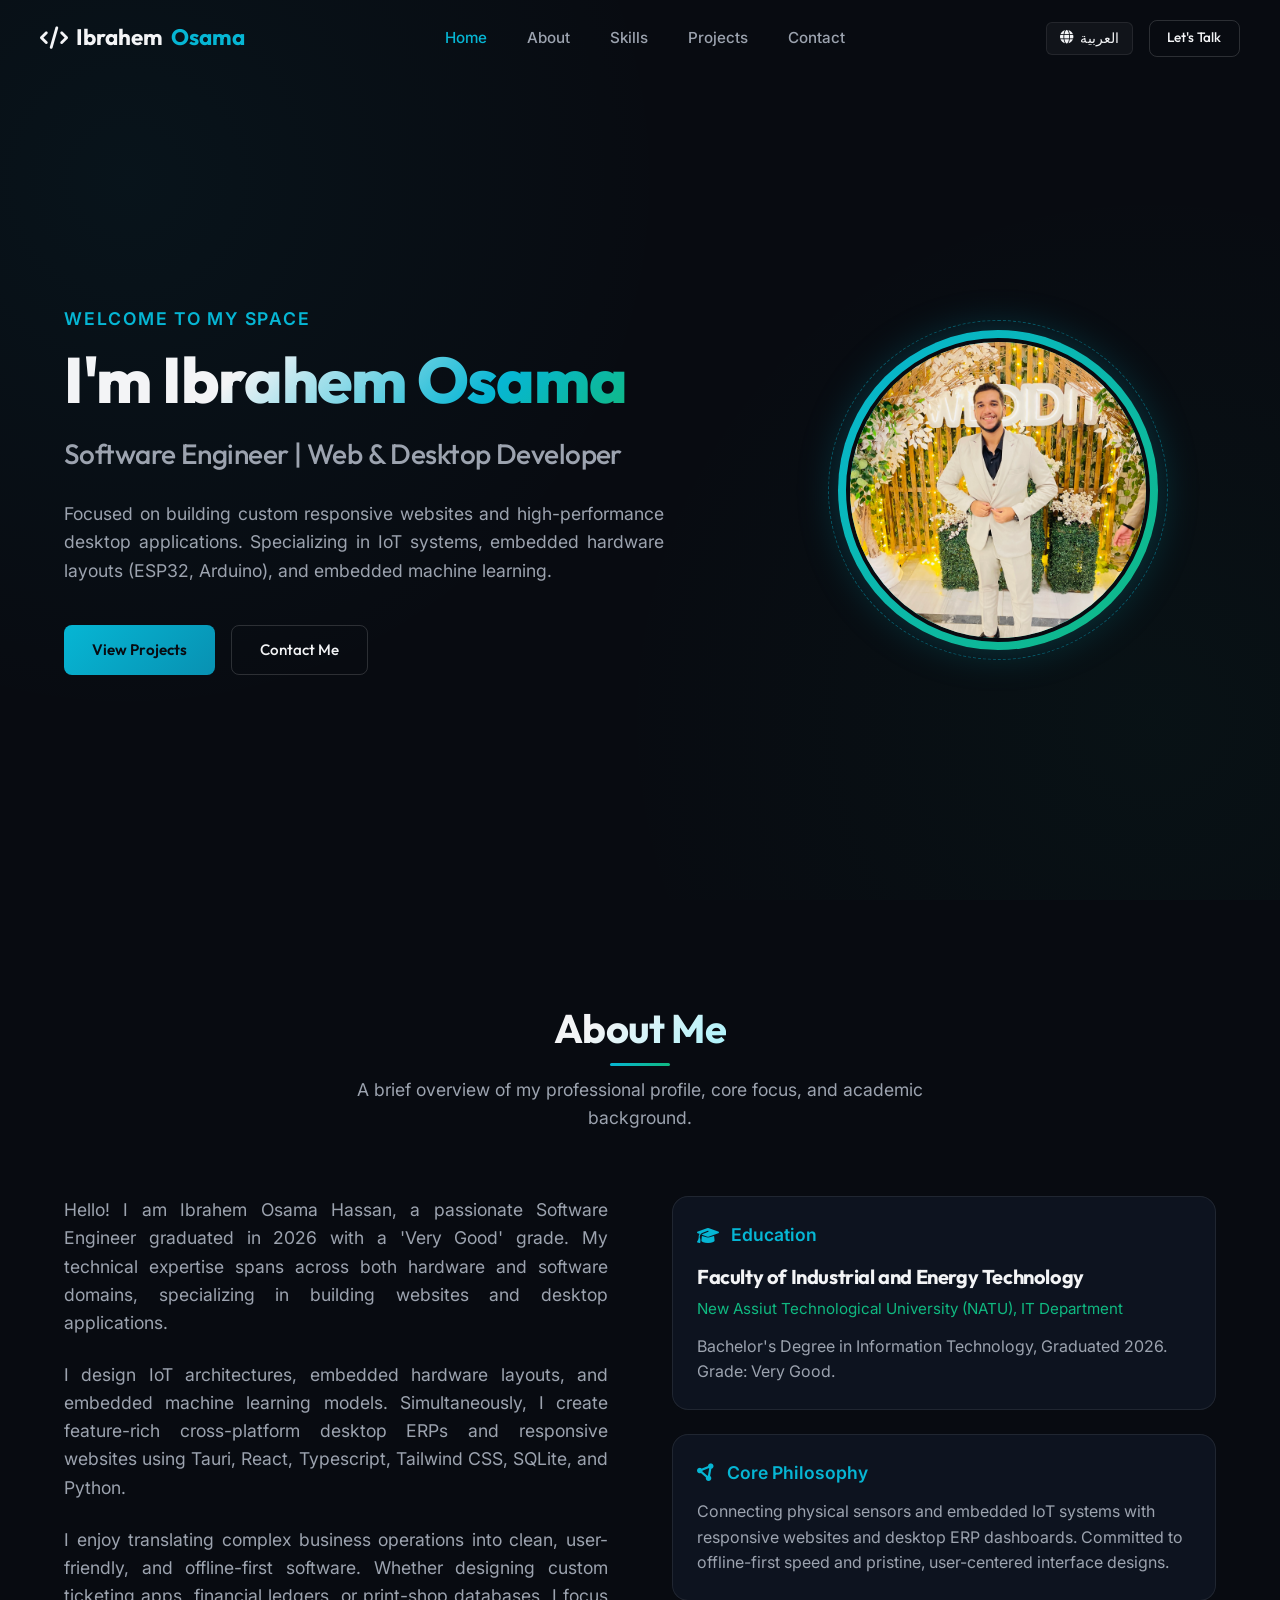
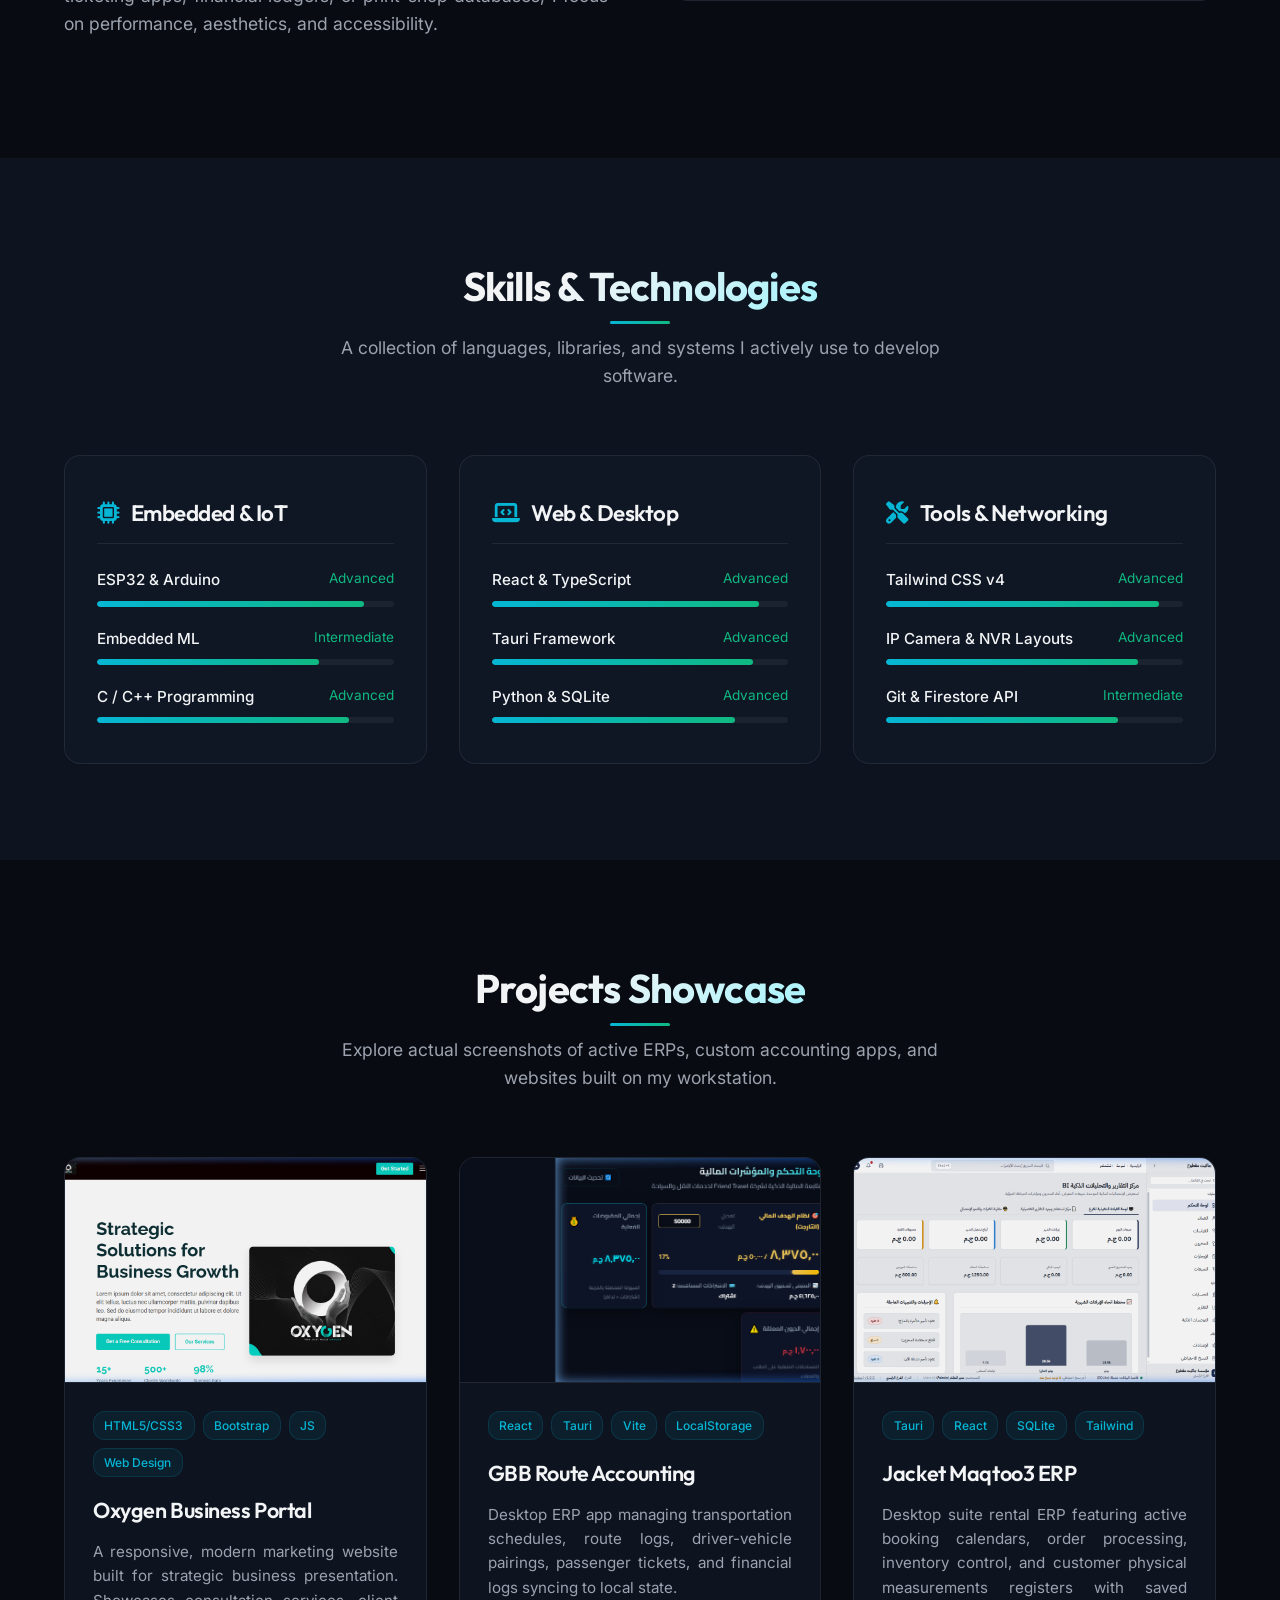
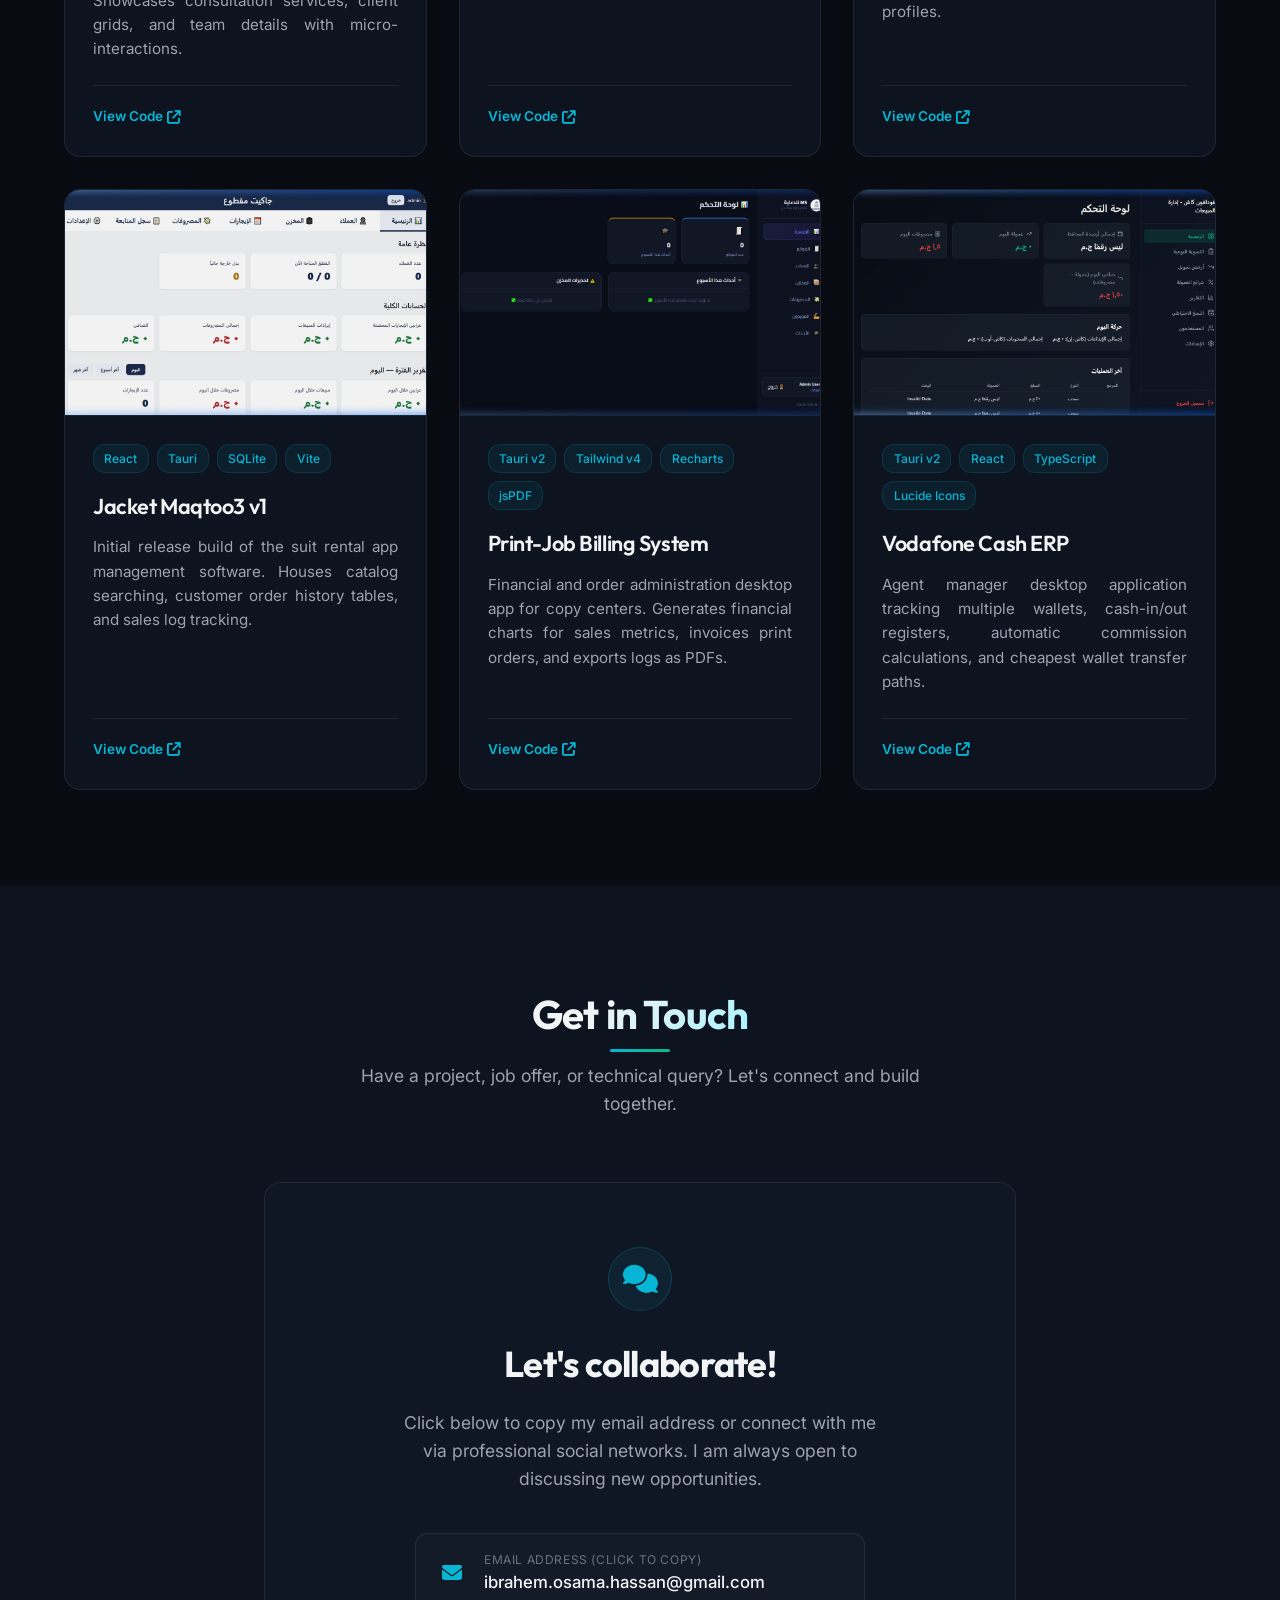
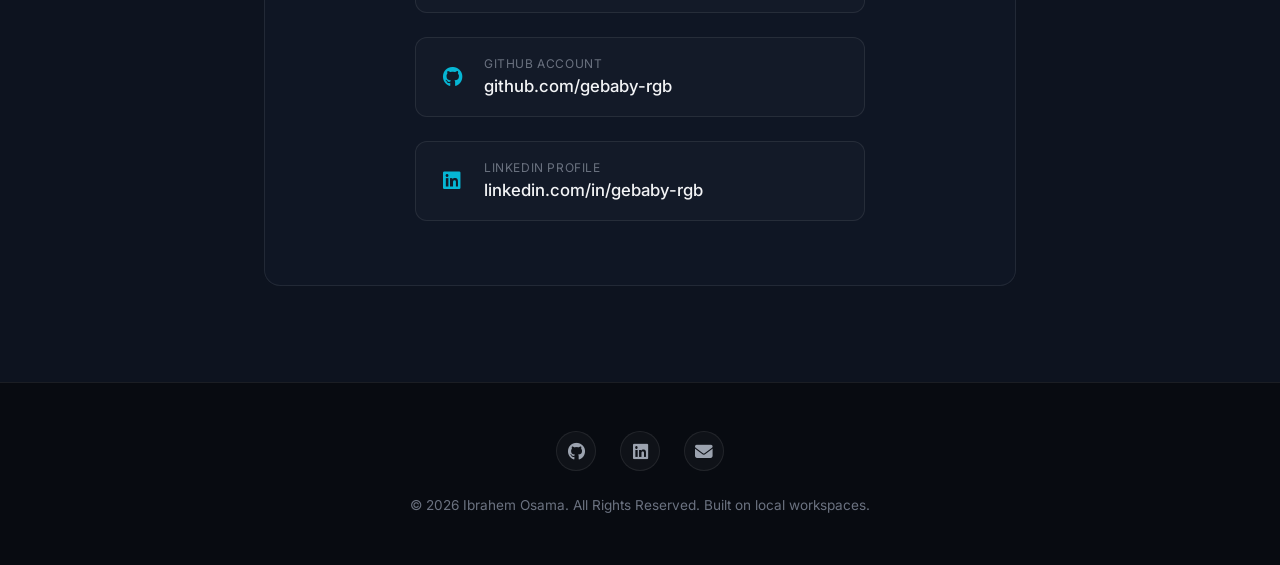
==== commit 564c4b76: "Remove local project path names from card footers in index.html" ====
--- a/index.html
+++ b/index.html
@@ -265,7 +265,6 @@
               A responsive, modern marketing website built for strategic business presentation. Showcases consultation services, client grids, and team details with micro-interactions.
             </p>
             <div class="project-footer">
-              <span class="project-path" title="D:\1 Work\Oxygen\Oxygen">Oxygen\Oxygen</span>
               <a href="https://github.com/gebaby-rgb" target="_blank" class="view-code-link">
                 <span data-i18n="project_link_code">View Code</span> <i class="fa-solid fa-arrow-up-right-from-square"></i>
               </a>
@@ -297,7 +296,6 @@
               Desktop ERP app managing transportation schedules, route logs, driver-vehicle pairings, passenger tickets, and financial logs syncing to local state.
             </p>
             <div class="project-footer">
-              <span class="project-path" title="D:\GBB_accounting">GBB_accounting</span>
               <a href="https://github.com/gebaby-rgb" target="_blank" class="view-code-link">
                 <span data-i18n="project_link_code">View Code</span> <i class="fa-solid fa-arrow-up-right-from-square"></i>
               </a>
@@ -329,7 +327,6 @@
               Desktop suite rental ERP featuring active booking calendars, order processing, inventory control, and customer physical measurements registers with saved profiles.
             </p>
             <div class="project-footer">
-              <span class="project-path" title="D:\Jacket_ma2do3">Jacket_ma2do3</span>
               <a href="https://github.com/gebaby-rgb" target="_blank" class="view-code-link">
                 <span data-i18n="project_link_code">View Code</span> <i class="fa-solid fa-arrow-up-right-from-square"></i>
               </a>
@@ -361,7 +358,6 @@
               Initial release build of the suit rental app management software. Houses catalog searching, customer order history tables, and sales log tracking.
             </p>
             <div class="project-footer">
-              <span class="project-path" title="D:\jacket_ma2to31">jacket_ma2to31</span>
               <a href="https://github.com/gebaby-rgb" target="_blank" class="view-code-link">
                 <span data-i18n="project_link_code">View Code</span> <i class="fa-solid fa-arrow-up-right-from-square"></i>
               </a>
@@ -393,7 +389,6 @@
               Financial and order administration desktop app for copy centers. Generates financial charts for sales metrics, invoices print orders, and exports logs as PDFs.
             </p>
             <div class="project-footer">
-              <span class="project-path" title="D:\printing_Accounting">printing_Accounting</span>
               <a href="https://github.com/gebaby-rgb" target="_blank" class="view-code-link">
                 <span data-i18n="project_link_code">View Code</span> <i class="fa-solid fa-arrow-up-right-from-square"></i>
               </a>
@@ -425,7 +420,6 @@
               Agent manager desktop application tracking multiple wallets, cash-in/out registers, automatic commission calculations, and cheapest wallet transfer paths.
             </p>
             <div class="project-footer">
-              <span class="project-path" title="D:\vodafon_cash1">vodafon_cash1</span>
               <a href="https://github.com/gebaby-rgb" target="_blank" class="view-code-link">
                 <span data-i18n="project_link_code">View Code</span> <i class="fa-solid fa-arrow-up-right-from-square"></i>
               </a>
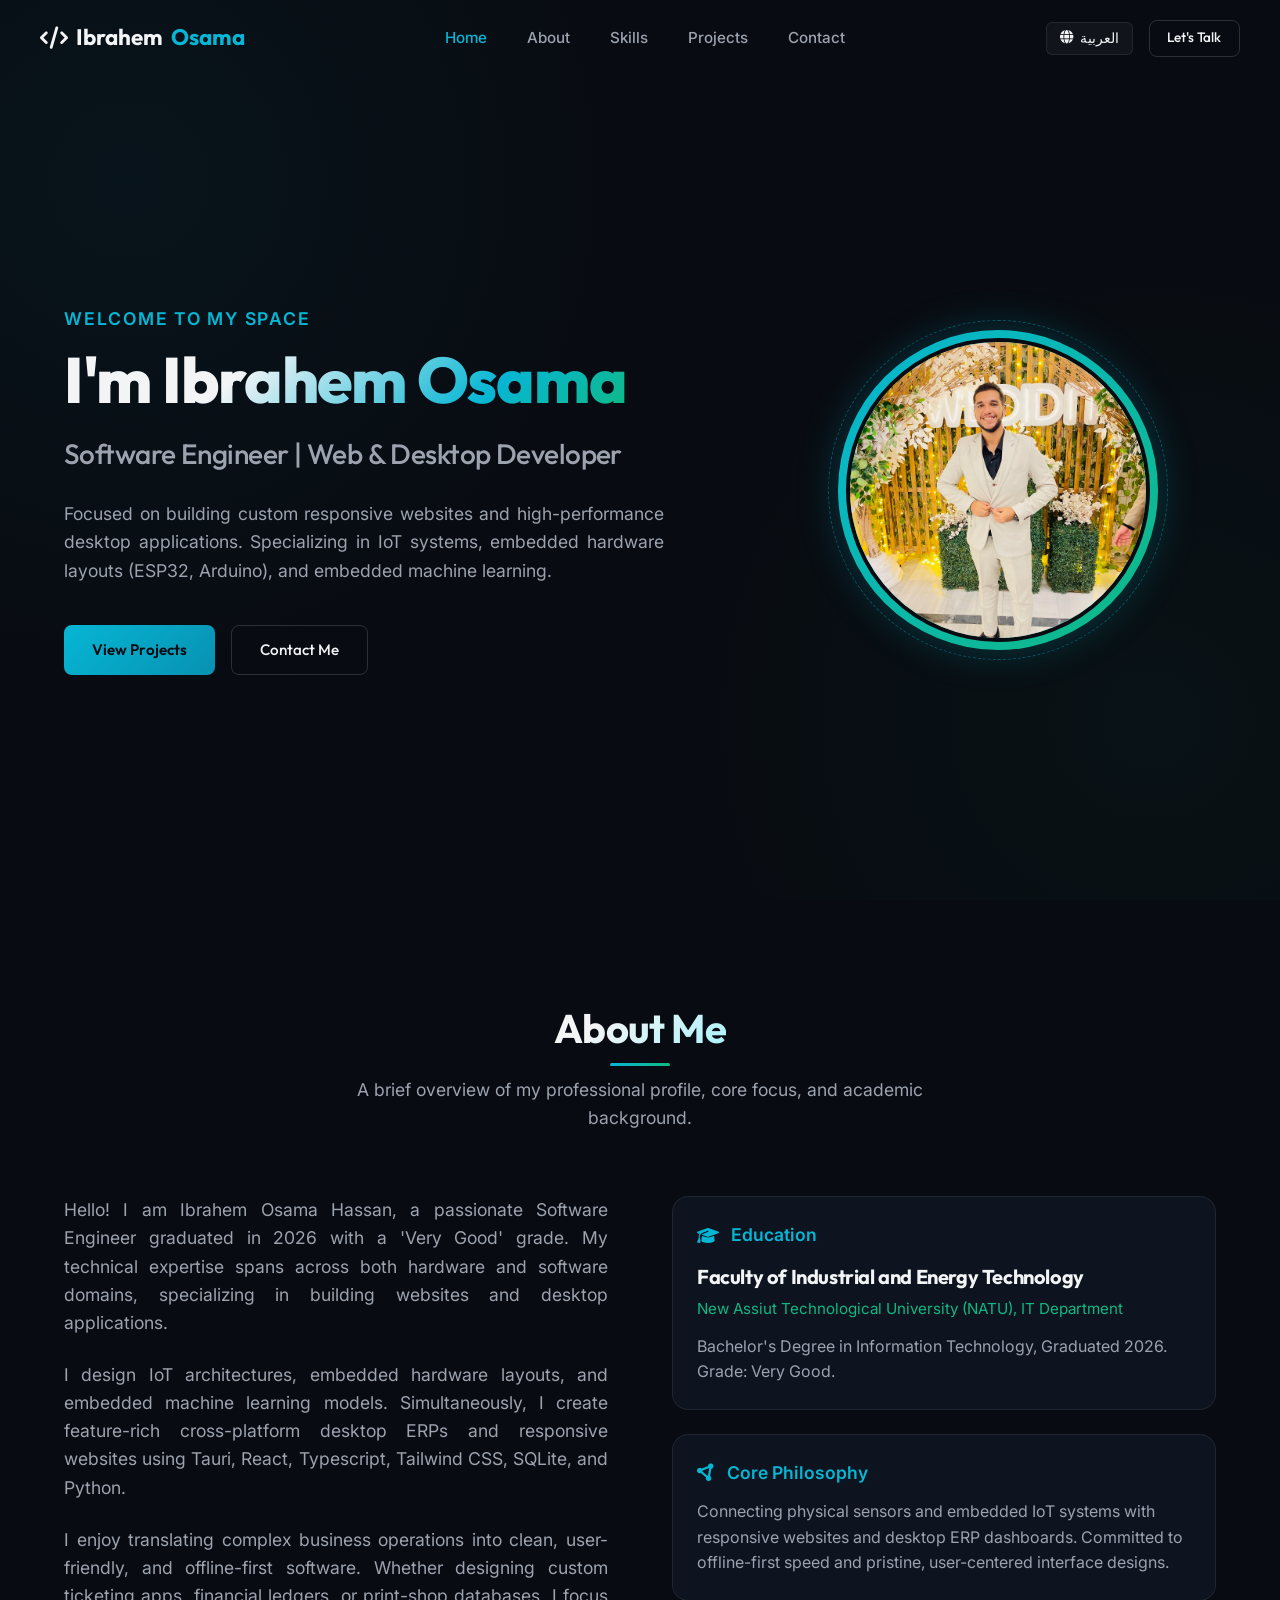
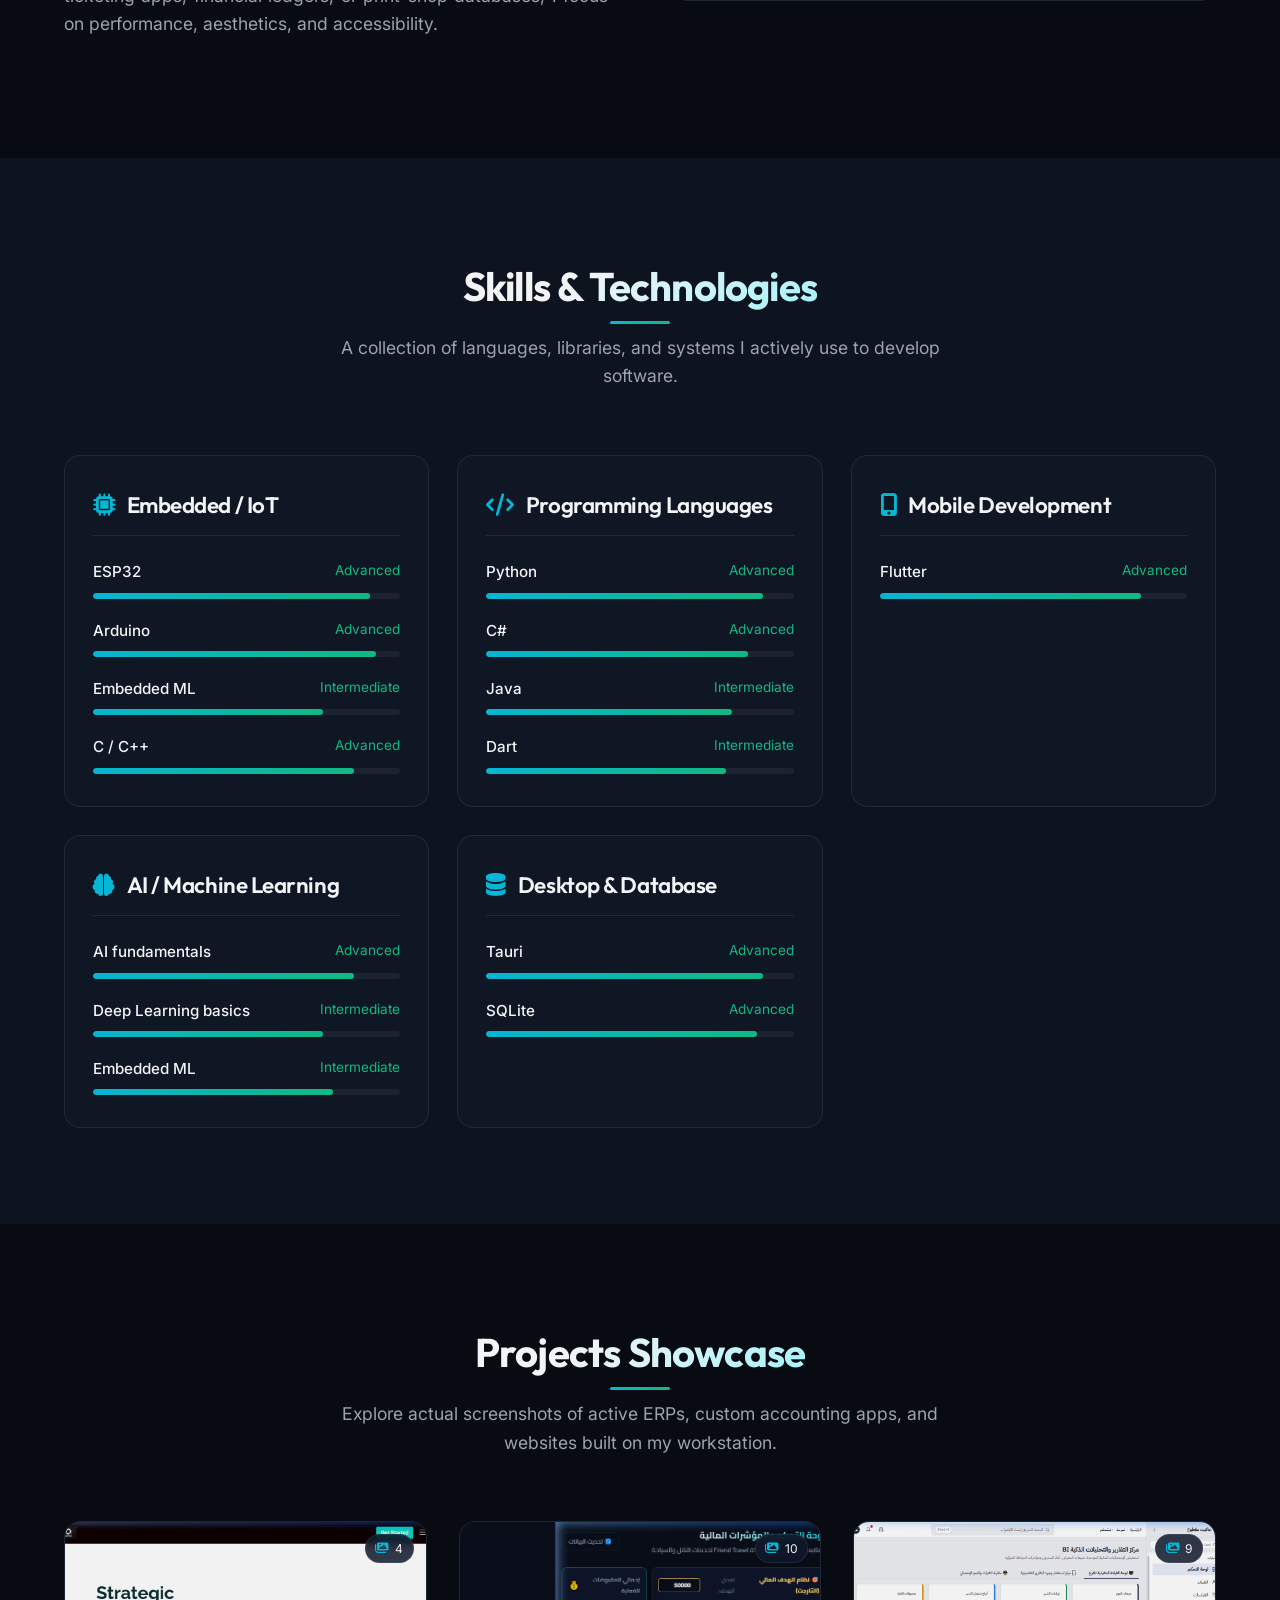
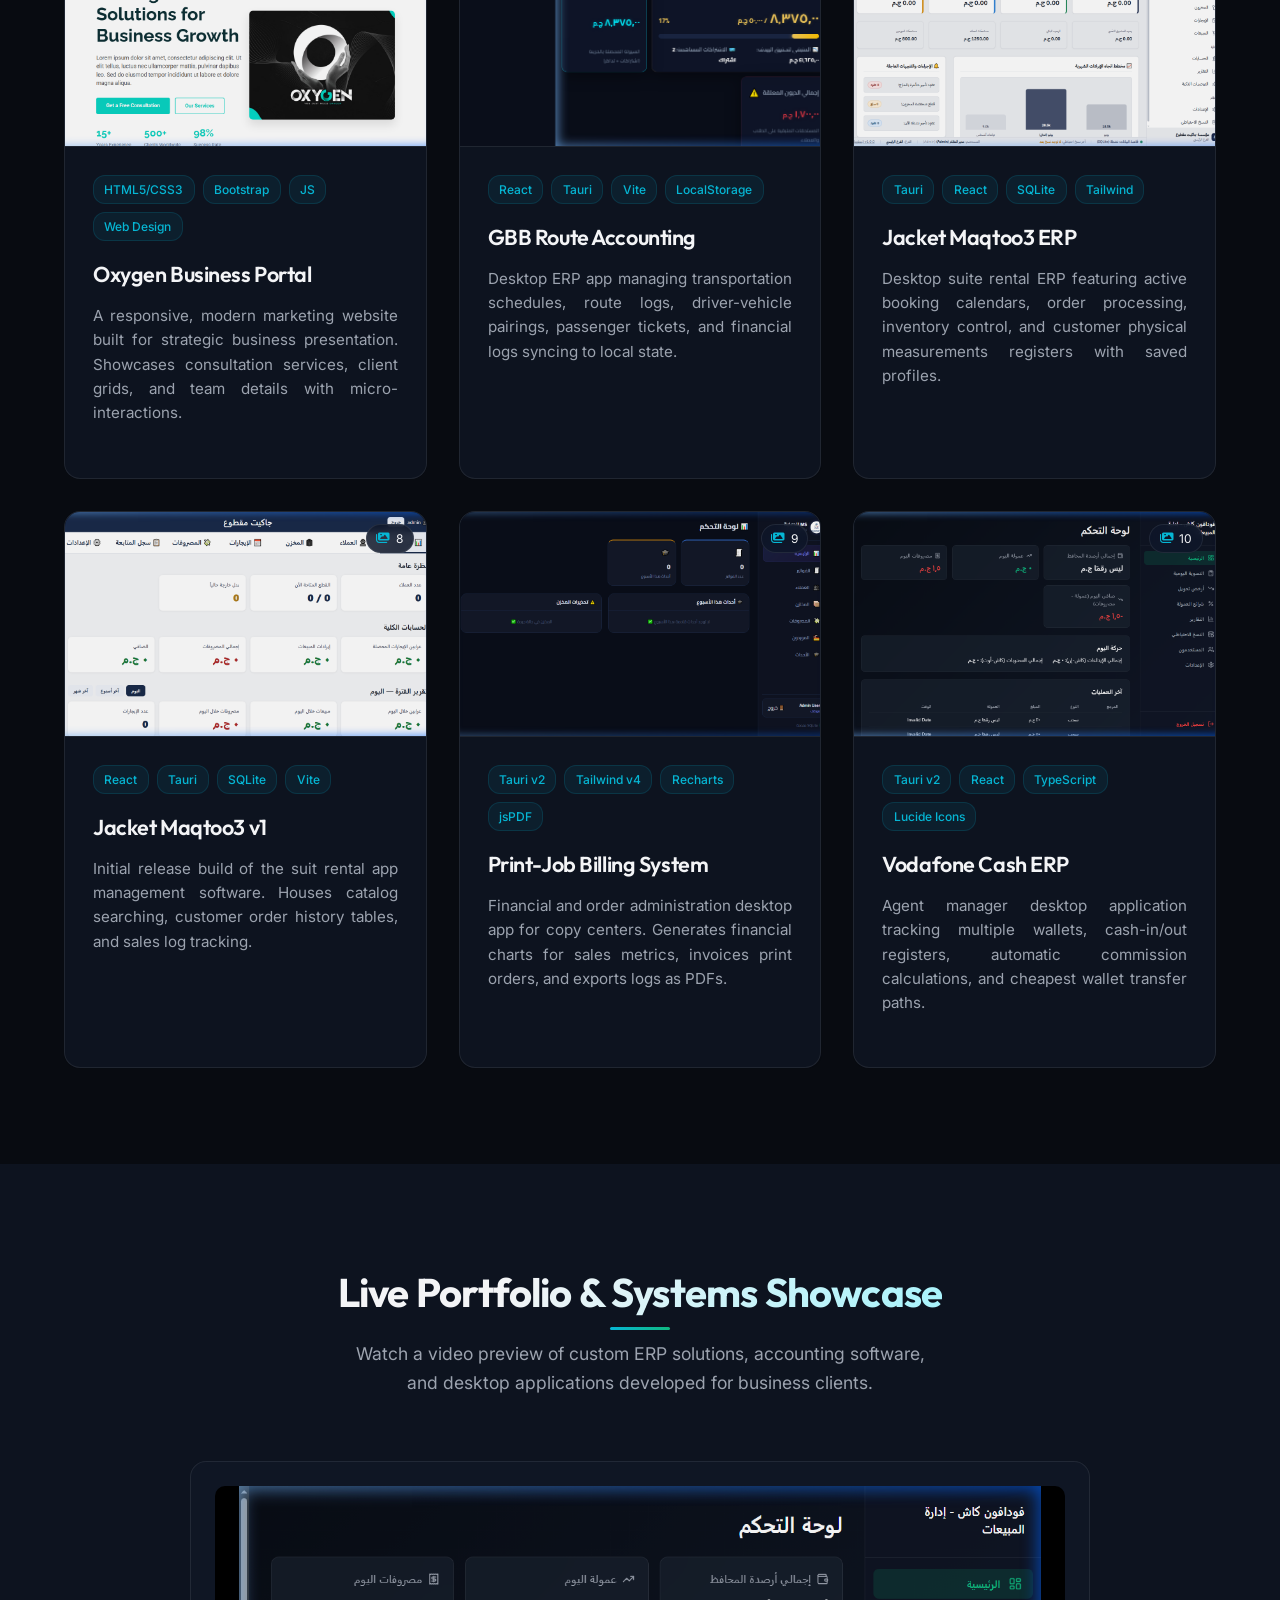
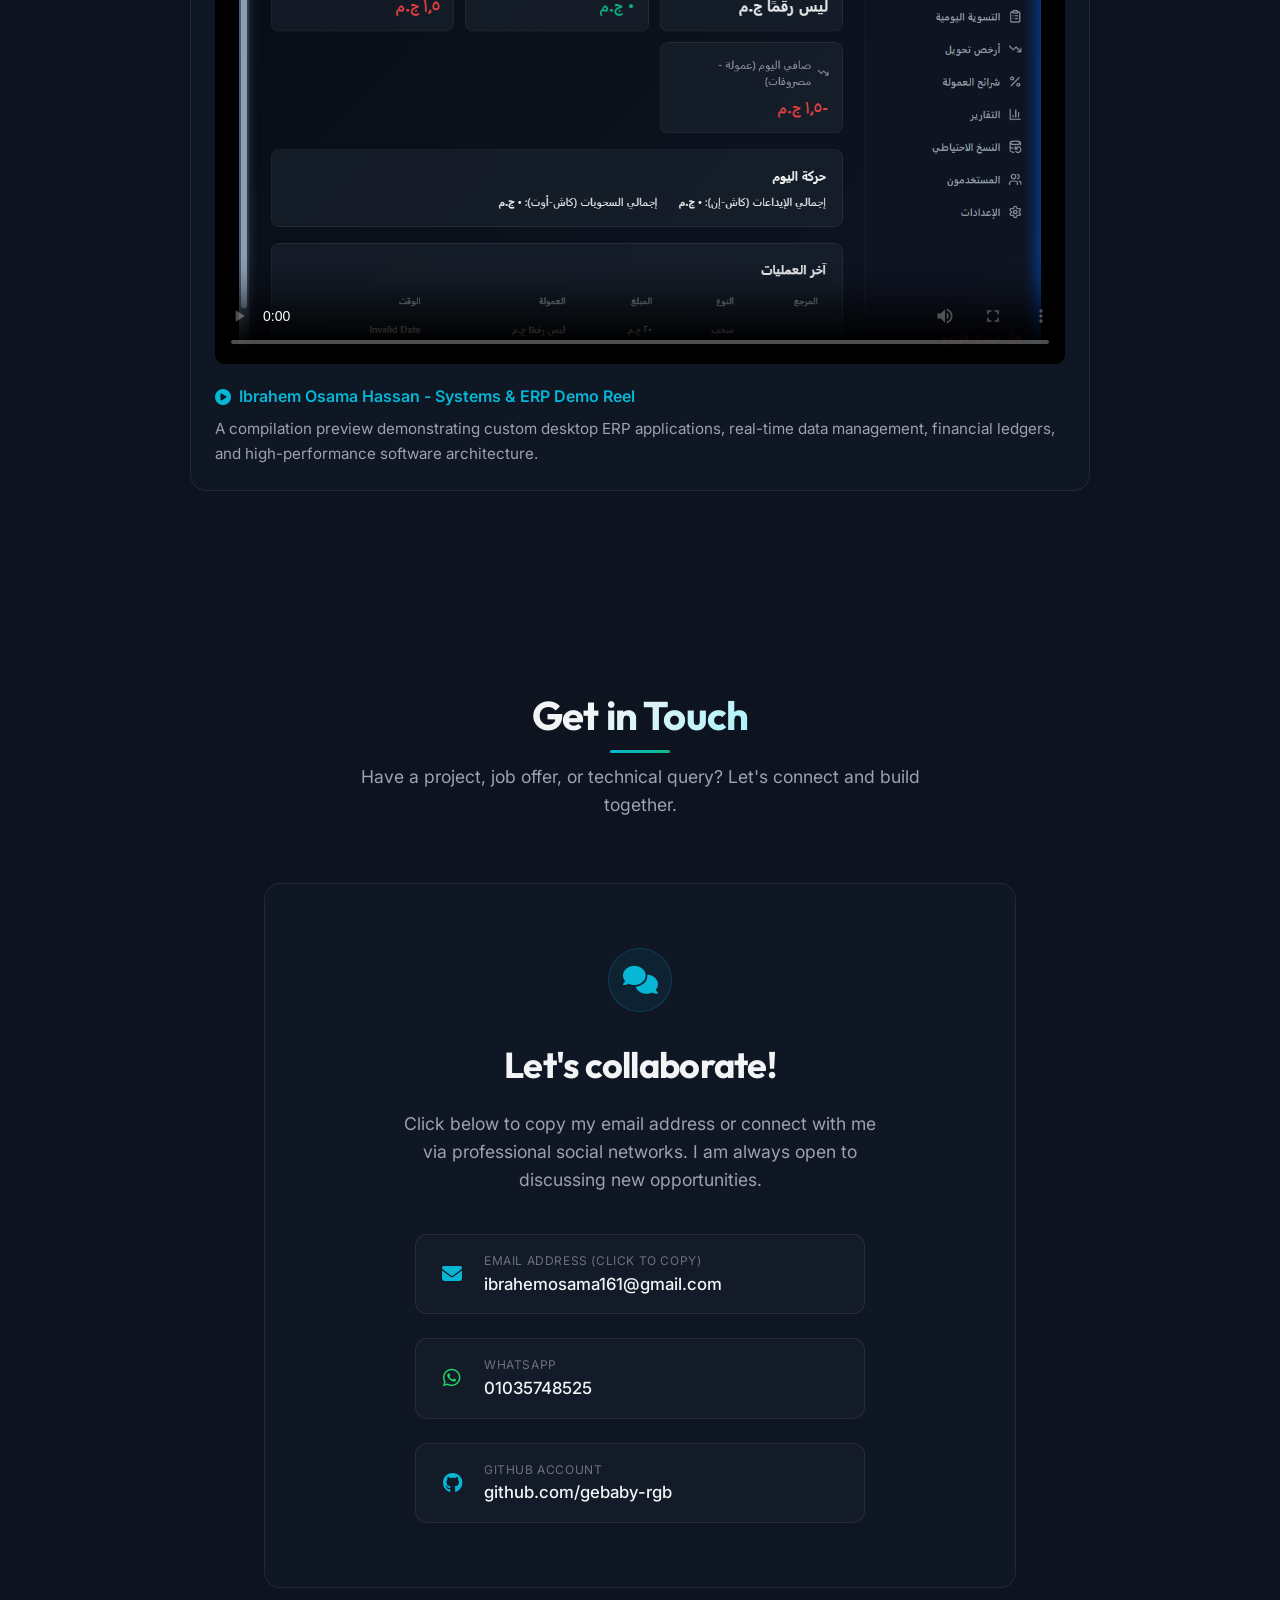
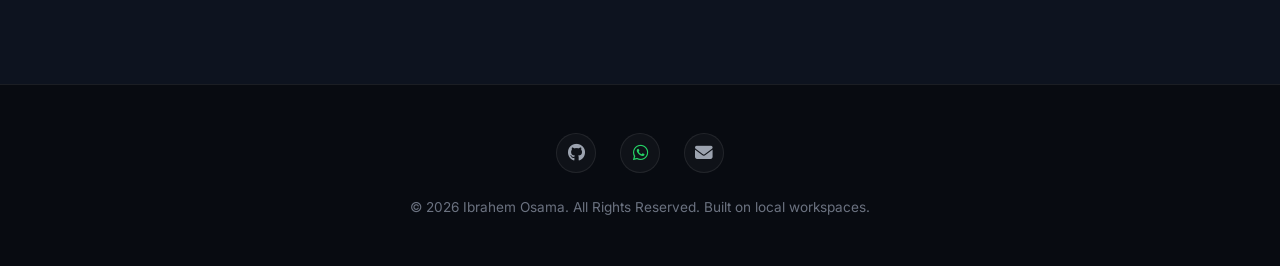
==== commit 03776953: "Update skills categories, contact info, multi-image project galleries, and live video showcase" ====
--- a/index.html
+++ b/index.html
@@ -22,7 +22,7 @@
   <!-- Navigation Header -->
   <header>
     <div class="container navbar">
-      <a href="#home" class="logo">
+      <a href="#home" class="logo" dir="ltr">
         <i class="fa-solid fa-code"></i> Ibrahem<span>Osama</span>
       </a>
 
@@ -142,26 +142,33 @@
         <!-- Category 1: Embedded / IoT -->
         <div class="skill-category glass-card reveal">
           <h3 class="skill-category-title">
-            <i class="fa-solid fa-microchip"></i> <span data-i18n="skills_cat_embedded">Embedded & IoT</span>
+            <i class="fa-solid fa-microchip"></i> <span data-i18n="skills_cat_embedded">Embedded / IoT</span>
           </h3>
           <div class="skill-list">
             <div class="skill-item">
               <div class="skill-info">
-                <span class="skill-name">ESP32 & Arduino</span>
+                <span class="skill-name">ESP32</span>
                 <span class="skill-level" data-i18n="skill_level_advanced">Advanced</span>
               </div>
               <div class="skill-bar-bg"><div class="skill-bar-fill" style="width: 90%;"></div></div>
             </div>
             <div class="skill-item">
               <div class="skill-info">
-                <span class="skill-name">Embedded ML</span>
+                <span class="skill-name">Arduino</span>
+                <span class="skill-level" data-i18n="skill_level_advanced">Advanced</span>
+              </div>
+              <div class="skill-bar-bg"><div class="skill-bar-fill" style="width: 92%;"></div></div>
+            </div>
+            <div class="skill-item">
+              <div class="skill-info">
+                <span class="skill-name" data-i18n="skill_embedded_ml">Embedded ML</span>
                 <span class="skill-level" data-i18n="skill_level_intermediate">Intermediate</span>
               </div>
               <div class="skill-bar-bg"><div class="skill-bar-fill" style="width: 75%;"></div></div>
             </div>
             <div class="skill-item">
               <div class="skill-info">
-                <span class="skill-name">C / C++ Programming</span>
+                <span class="skill-name">C / C++</span>
                 <span class="skill-level" data-i18n="skill_level_advanced">Advanced</span>
               </div>
               <div class="skill-bar-bg"><div class="skill-bar-fill" style="width: 85%;"></div></div>
@@ -169,62 +176,108 @@
           </div>
         </div>
 
-        <!-- Category 2: Software / Web & Desktop -->
+        <!-- Category 2: Programming Languages -->
         <div class="skill-category glass-card reveal">
           <h3 class="skill-category-title">
-            <i class="fa-solid fa-laptop-code"></i> <span data-i18n="skills_cat_desktop">Web & Desktop</span>
+            <i class="fa-solid fa-code"></i> <span data-i18n="skills_cat_languages">Programming Languages</span>
           </h3>
           <div class="skill-list">
             <div class="skill-item">
               <div class="skill-info">
-                <span class="skill-name">React & TypeScript</span>
+                <span class="skill-name">Python</span>
                 <span class="skill-level" data-i18n="skill_level_advanced">Advanced</span>
               </div>
               <div class="skill-bar-bg"><div class="skill-bar-fill" style="width: 90%;"></div></div>
             </div>
             <div class="skill-item">
               <div class="skill-info">
-                <span class="skill-name">Tauri Framework</span>
-                <span class="skill-level" data-i18n="skill_level_advanced">Advanced</span>
-              </div>
-              <div class="skill-bar-bg"><div class="skill-bar-fill" style="width: 88%;"></div></div>
-            </div>
-            <div class="skill-item">
-              <div class="skill-info">
-                <span class="skill-name">Python & SQLite</span>
-                <span class="skill-level" data-i18n="skill_level_advanced">Advanced</span>
-              </div>
-              <div class="skill-bar-bg"><div class="skill-bar-fill" style="width: 82%;"></div></div>
-            </div>
-          </div>
-        </div>
-
-        <!-- Category 3: Other Technologies -->
+                <span class="skill-name">C#</span>
+                <span class="skill-level" data-i18n="skill_level_advanced">Advanced</span>
+              </div>
+              <div class="skill-bar-bg"><div class="skill-bar-fill" style="width: 85%;"></div></div>
+            </div>
+            <div class="skill-item">
+              <div class="skill-info">
+                <span class="skill-name">Java</span>
+                <span class="skill-level" data-i18n="skill_level_intermediate">Intermediate</span>
+              </div>
+              <div class="skill-bar-bg"><div class="skill-bar-fill" style="width: 80%;"></div></div>
+            </div>
+            <div class="skill-item">
+              <div class="skill-info">
+                <span class="skill-name">Dart</span>
+                <span class="skill-level" data-i18n="skill_level_intermediate">Intermediate</span>
+              </div>
+              <div class="skill-bar-bg"><div class="skill-bar-fill" style="width: 78%;"></div></div>
+            </div>
+          </div>
+        </div>
+
+        <!-- Category 3: Mobile Development -->
         <div class="skill-category glass-card reveal">
           <h3 class="skill-category-title">
-            <i class="fa-solid fa-screwdriver-wrench"></i> <span data-i18n="skills_cat_other">Tools & Networking</span>
+            <i class="fa-solid fa-mobile-screen-button"></i> <span data-i18n="skills_cat_mobile">Mobile Development</span>
           </h3>
           <div class="skill-list">
             <div class="skill-item">
               <div class="skill-info">
-                <span class="skill-name">Tailwind CSS v4</span>
-                <span class="skill-level" data-i18n="skill_level_advanced">Advanced</span>
-              </div>
-              <div class="skill-bar-bg"><div class="skill-bar-fill" style="width: 92%;"></div></div>
-            </div>
-            <div class="skill-item">
-              <div class="skill-info">
-                <span class="skill-name">IP Camera & NVR Layouts</span>
+                <span class="skill-name">Flutter</span>
                 <span class="skill-level" data-i18n="skill_level_advanced">Advanced</span>
               </div>
               <div class="skill-bar-bg"><div class="skill-bar-fill" style="width: 85%;"></div></div>
             </div>
-            <div class="skill-item">
-              <div class="skill-info">
-                <span class="skill-name">Git & Firestore API</span>
+          </div>
+        </div>
+
+        <!-- Category 4: AI / Machine Learning -->
+        <div class="skill-category glass-card reveal">
+          <h3 class="skill-category-title">
+            <i class="fa-solid fa-brain"></i> <span data-i18n="skills_cat_ai">AI / Machine Learning</span>
+          </h3>
+          <div class="skill-list">
+            <div class="skill-item">
+              <div class="skill-info">
+                <span class="skill-name" data-i18n="skill_ai_fundamentals">AI fundamentals</span>
+                <span class="skill-level" data-i18n="skill_level_advanced">Advanced</span>
+              </div>
+              <div class="skill-bar-bg"><div class="skill-bar-fill" style="width: 85%;"></div></div>
+            </div>
+            <div class="skill-item">
+              <div class="skill-info">
+                <span class="skill-name" data-i18n="skill_dl_basics">Deep Learning basics</span>
                 <span class="skill-level" data-i18n="skill_level_intermediate">Intermediate</span>
               </div>
+              <div class="skill-bar-bg"><div class="skill-bar-fill" style="width: 75%;"></div></div>
+            </div>
+            <div class="skill-item">
+              <div class="skill-info">
+                <span class="skill-name" data-i18n="skill_embedded_ml">Embedded ML</span>
+                <span class="skill-level" data-i18n="skill_level_intermediate">Intermediate</span>
+              </div>
               <div class="skill-bar-bg"><div class="skill-bar-fill" style="width: 78%;"></div></div>
+            </div>
+          </div>
+        </div>
+
+        <!-- Category 5: Desktop & Database -->
+        <div class="skill-category glass-card reveal">
+          <h3 class="skill-category-title">
+            <i class="fa-solid fa-database"></i> <span data-i18n="skills_cat_desktop_db">Desktop & Database</span>
+          </h3>
+          <div class="skill-list">
+            <div class="skill-item">
+              <div class="skill-info">
+                <span class="skill-name">Tauri</span>
+                <span class="skill-level" data-i18n="skill_level_advanced">Advanced</span>
+              </div>
+              <div class="skill-bar-bg"><div class="skill-bar-fill" style="width: 90%;"></div></div>
+            </div>
+            <div class="skill-item">
+              <div class="skill-info">
+                <span class="skill-name">SQLite</span>
+                <span class="skill-level" data-i18n="skill_level_advanced">Advanced</span>
+              </div>
+              <div class="skill-bar-bg"><div class="skill-bar-fill" style="width: 88%;"></div></div>
             </div>
           </div>
         </div>
@@ -244,7 +297,8 @@
         <!-- Project 1: Oxygen Website -->
         <div class="project-card glass-card reveal">
           <div class="project-img-wrapper">
-            <img src="assets/images/oxygen_preview.png" alt="Oxygen Website Preview" class="project-img">
+            <div class="media-badge"><i class="fa-solid fa-images"></i> 4</div>
+            <img src="assets/images/oxygen_preview.png" alt="Oxygen Website Preview" class="project-img" loading="lazy">
             <div class="project-overlay">
               <div class="project-meta-links">
                 <a href="project.html?id=oxygen" class="btn btn-primary" style="width: 100%; font-size: 0.8rem; padding: 0.5rem 0.75rem;" data-i18n="project_btn_details">
@@ -264,18 +318,14 @@
             <p class="project-description" data-i18n="project_oxygen_desc">
               A responsive, modern marketing website built for strategic business presentation. Showcases consultation services, client grids, and team details with micro-interactions.
             </p>
-            <div class="project-footer">
-              <a href="https://github.com/gebaby-rgb" target="_blank" class="view-code-link">
-                <span data-i18n="project_link_code">View Code</span> <i class="fa-solid fa-arrow-up-right-from-square"></i>
-              </a>
-            </div>
           </div>
         </div>
 
         <!-- Project 2: GBB Accounting ERP -->
         <div class="project-card glass-card reveal">
           <div class="project-img-wrapper">
-            <img src="assets/images/gbb_accounting_preview.png" alt="GBB Accounting ERP Preview" class="project-img">
+            <div class="media-badge"><i class="fa-solid fa-images"></i> 10</div>
+            <img src="assets/images/gbb_accounting_preview.png" alt="GBB Accounting ERP Preview" class="project-img" loading="lazy">
             <div class="project-overlay">
               <div class="project-meta-links">
                 <a href="project.html?id=gbb" class="btn btn-primary" style="width: 100%; font-size: 0.8rem; padding: 0.5rem 0.75rem;" data-i18n="project_btn_details">
@@ -295,18 +345,14 @@
             <p class="project-description" data-i18n="project_gbb_desc">
               Desktop ERP app managing transportation schedules, route logs, driver-vehicle pairings, passenger tickets, and financial logs syncing to local state.
             </p>
-            <div class="project-footer">
-              <a href="https://github.com/gebaby-rgb" target="_blank" class="view-code-link">
-                <span data-i18n="project_link_code">View Code</span> <i class="fa-solid fa-arrow-up-right-from-square"></i>
-              </a>
-            </div>
           </div>
         </div>
 
         <!-- Project 3: Jacket Maqtoo3 (Suit Rental ERP) -->
         <div class="project-card glass-card reveal">
           <div class="project-img-wrapper">
-            <img src="assets/images/jacket_maqtoo3_preview.png" alt="Jacket Maqtoo3 Suit Rental ERP Preview" class="project-img">
+            <div class="media-badge"><i class="fa-solid fa-images"></i> 9</div>
+            <img src="assets/images/jacket_maqtoo3_preview.png" alt="Jacket Maqtoo3 Suit Rental ERP Preview" class="project-img" loading="lazy">
             <div class="project-overlay">
               <div class="project-meta-links">
                 <a href="project.html?id=jacket" class="btn btn-primary" style="width: 100%; font-size: 0.8rem; padding: 0.5rem 0.75rem;" data-i18n="project_btn_details">
@@ -326,18 +372,14 @@
             <p class="project-description" data-i18n="project_jacket_desc">
               Desktop suite rental ERP featuring active booking calendars, order processing, inventory control, and customer physical measurements registers with saved profiles.
             </p>
-            <div class="project-footer">
-              <a href="https://github.com/gebaby-rgb" target="_blank" class="view-code-link">
-                <span data-i18n="project_link_code">View Code</span> <i class="fa-solid fa-arrow-up-right-from-square"></i>
-              </a>
-            </div>
           </div>
         </div>
 
         <!-- Project 4: Jacket Maqtoo3 v1 -->
         <div class="project-card glass-card reveal">
           <div class="project-img-wrapper">
-            <img src="assets/images/jacket_maqtoo3_v1_preview.png" alt="Jacket Maqtoo3 v1 ERP Preview" class="project-img">
+            <div class="media-badge"><i class="fa-solid fa-images"></i> 8</div>
+            <img src="assets/images/jacket_maqtoo3_v1_preview.png" alt="Jacket Maqtoo3 v1 ERP Preview" class="project-img" loading="lazy">
             <div class="project-overlay">
               <div class="project-meta-links">
                 <a href="project.html?id=jacket-v1" class="btn btn-primary" style="width: 100%; font-size: 0.8rem; padding: 0.5rem 0.75rem;" data-i18n="project_btn_details">
@@ -357,18 +399,14 @@
             <p class="project-description" data-i18n="project_jacket_v1_desc">
               Initial release build of the suit rental app management software. Houses catalog searching, customer order history tables, and sales log tracking.
             </p>
-            <div class="project-footer">
-              <a href="https://github.com/gebaby-rgb" target="_blank" class="view-code-link">
-                <span data-i18n="project_link_code">View Code</span> <i class="fa-solid fa-arrow-up-right-from-square"></i>
-              </a>
-            </div>
           </div>
         </div>
 
         <!-- Project 5: Printing Accounting ERP -->
         <div class="project-card glass-card reveal">
           <div class="project-img-wrapper">
-            <img src="assets/images/printing_accounting_preview.png" alt="Printing Accounting ERP Preview" class="project-img">
+            <div class="media-badge"><i class="fa-solid fa-images"></i> 9</div>
+            <img src="assets/images/printing_accounting_preview.png" alt="Printing Accounting ERP Preview" class="project-img" loading="lazy">
             <div class="project-overlay">
               <div class="project-meta-links">
                 <a href="project.html?id=printing" class="btn btn-primary" style="width: 100%; font-size: 0.8rem; padding: 0.5rem 0.75rem;" data-i18n="project_btn_details">
@@ -388,18 +426,14 @@
             <p class="project-description" data-i18n="project_printing_desc">
               Financial and order administration desktop app for copy centers. Generates financial charts for sales metrics, invoices print orders, and exports logs as PDFs.
             </p>
-            <div class="project-footer">
-              <a href="https://github.com/gebaby-rgb" target="_blank" class="view-code-link">
-                <span data-i18n="project_link_code">View Code</span> <i class="fa-solid fa-arrow-up-right-from-square"></i>
-              </a>
-            </div>
           </div>
         </div>
 
         <!-- Project 6: Vodafone Cash ERP -->
         <div class="project-card glass-card reveal">
           <div class="project-img-wrapper">
-            <img src="assets/images/vodafone_cash_preview.png" alt="Vodafone Cash ERP Preview" class="project-img">
+            <div class="media-badge"><i class="fa-solid fa-images"></i> 10</div>
+            <img src="assets/images/vodafone_cash_preview.png" alt="Vodafone Cash ERP Preview" class="project-img" loading="lazy">
             <div class="project-overlay">
               <div class="project-meta-links">
                 <a href="project.html?id=vodafone" class="btn btn-primary" style="width: 100%; font-size: 0.8rem; padding: 0.5rem 0.75rem;" data-i18n="project_btn_details">
@@ -419,12 +453,34 @@
             <p class="project-description" data-i18n="project_vodafone_desc">
               Agent manager desktop application tracking multiple wallets, cash-in/out registers, automatic commission calculations, and cheapest wallet transfer paths.
             </p>
-            <div class="project-footer">
-              <a href="https://github.com/gebaby-rgb" target="_blank" class="view-code-link">
-                <span data-i18n="project_link_code">View Code</span> <i class="fa-solid fa-arrow-up-right-from-square"></i>
-              </a>
-            </div>
-          </div>
+          </div>
+        </div>
+      </div>
+    </div>
+  </section>
+
+  <!-- Dedicated Video Showcase Section -->
+  <section id="video-demo" class="section video-showcase-section" style="background: var(--bg-deep);">
+    <div class="container">
+      <div class="section-header reveal">
+        <h2 class="section-title" data-i18n="video_title">Live Portfolio & Systems Showcase</h2>
+        <p class="section-subtitle" data-i18n="video_subtitle">Watch a video preview of custom ERP solutions, accounting software, and desktop applications developed for business clients.</p>
+      </div>
+
+      <div class="video-showcase-card glass-card reveal" style="max-width: 900px; margin: 0 auto; padding: 1.5rem; border-radius: 16px; border: 1px solid var(--border);">
+        <div class="video-player-wrapper" style="aspect-ratio: 16/9; background: #000; border-radius: 10px; overflow: hidden; margin-bottom: 1.25rem;">
+          <video controls poster="assets/images/vodafone_cash_preview.png" preload="metadata" playsinline style="width: 100%; height: 100%; object-fit: contain;">
+            <source src="assets/video/202607251047 (1).mp4" type="video/mp4">
+            Your browser does not support HTML5 video.
+          </video>
+        </div>
+        <div class="video-card-footer">
+          <div class="video-card-badge" style="display: inline-flex; align-items: center; gap: 0.5rem; color: var(--accent); font-weight: 600; margin-bottom: 0.5rem;">
+            <i class="fa-solid fa-circle-play"></i> <span data-i18n="video_badge">Ibrahem Osama Hassan - Systems & ERP Demo Reel</span>
+          </div>
+          <p class="video-card-desc" data-i18n="video_info_text" style="color: var(--text-secondary); font-size: 0.95rem; line-height: 1.6; margin: 0;">
+            A compilation preview demonstrating custom desktop ERP applications, real-time data management, financial ledgers, and high-performance software architecture.
+          </p>
         </div>
       </div>
     </div>
@@ -454,9 +510,19 @@
             </div>
             <div class="contact-method-info">
               <div class="contact-label" data-i18n="contact_lbl_email">Email Address (Click to copy)</div>
-              <div class="contact-value">ibrahem.osama.hassan@gmail.com</div>
-            </div>
-          </div>
+              <div class="contact-value">ibrahemosama161@gmail.com</div>
+            </div>
+          </div>
+
+          <a href="https://wa.me/201035748525" target="_blank" class="contact-method">
+            <div class="contact-method-icon" style="color: #25D366;">
+              <i class="fa-brands fa-whatsapp"></i>
+            </div>
+            <div class="contact-method-info">
+              <div class="contact-label" data-i18n="contact_lbl_whatsapp">WhatsApp</div>
+              <div class="contact-value">01035748525</div>
+            </div>
+          </a>
 
           <a href="https://github.com/gebaby-rgb" target="_blank" class="contact-method">
             <div class="contact-method-icon">
@@ -465,16 +531,6 @@
             <div class="contact-method-info">
               <div class="contact-label" data-i18n="contact_lbl_github">GitHub Account</div>
               <div class="contact-value">github.com/gebaby-rgb</div>
-            </div>
-          </a>
-
-          <a href="https://linkedin.com/in/gebaby-rgb" target="_blank" class="contact-method">
-            <div class="contact-method-icon">
-              <i class="fa-brands fa-linkedin"></i>
-            </div>
-            <div class="contact-method-info">
-              <div class="contact-label" data-i18n="contact_lbl_linkedin">LinkedIn Profile</div>
-              <div class="contact-value">linkedin.com/in/gebaby-rgb</div>
             </div>
           </a>
         </div>
@@ -489,10 +545,10 @@
         <a href="https://github.com/gebaby-rgb" target="_blank" class="social-link" title="GitHub">
           <i class="fa-brands fa-github"></i>
         </a>
-        <a href="https://linkedin.com/in/gebaby-rgb" target="_blank" class="social-link" title="LinkedIn">
-          <i class="fa-brands fa-linkedin"></i>
+        <a href="https://wa.me/201035748525" target="_blank" class="social-link" title="WhatsApp" style="color: #25D366;">
+          <i class="fa-brands fa-whatsapp"></i>
         </a>
-        <a href="mailto:ibrahem.osama.hassan@gmail.com" class="social-link" title="Email">
+        <a href="mailto:ibrahemosama161@gmail.com" class="social-link" title="Email">
           <i class="fa-solid fa-envelope"></i>
         </a>
       </div>
--- a/css/style.css
+++ b/css/style.css
@@ -264,6 +264,7 @@
   display: flex;
   align-items: center;
   gap: 0.5rem;
+  direction: ltr;
 }
 
 .logo span {
@@ -474,11 +475,14 @@
 .skills-grid {
   display: grid;
   grid-template-columns: repeat(3, 1fr);
-  gap: 2rem;
+  gap: 1.75rem;
 }
 
 .skill-category {
-  padding: 2.5rem 2rem;
+  padding: 2rem 1.75rem;
+  display: flex;
+  flex-direction: column;
+  height: 100%;
 }
 
 .skill-category-title {
@@ -912,3 +916,224 @@
     font-size: 1.75rem;
   }
 }
+
+/* Media Badge Indicators */
+.media-badge {
+  position: absolute;
+  top: 0.75rem;
+  inset-inline-end: 0.75rem;
+  background: rgba(15, 23, 42, 0.85);
+  backdrop-filter: blur(4px);
+  border: 1px solid var(--border);
+  color: var(--text-primary);
+  padding: 0.25rem 0.6rem;
+  border-radius: 20px;
+  font-size: 0.75rem;
+  display: flex;
+  align-items: center;
+  gap: 0.35rem;
+  z-index: 5;
+  pointer-events: none;
+}
+
+.media-badge i {
+  color: var(--accent);
+}
+
+/* In-Page Interactive Project Details Modal */
+.project-modal {
+  position: fixed;
+  inset: 0;
+  z-index: 2000;
+  display: flex;
+  align-items: center;
+  justify-content: center;
+  padding: 1.5rem;
+  opacity: 0;
+  visibility: hidden;
+  transition: opacity 0.3s ease, visibility 0.3s ease;
+}
+
+.project-modal.active {
+  opacity: 1;
+  visibility: visible;
+}
+
+.project-modal-backdrop {
+  position: absolute;
+  inset: 0;
+  background: rgba(8, 14, 26, 0.85);
+  backdrop-filter: blur(8px);
+  -webkit-backdrop-filter: blur(8px);
+}
+
+.project-modal-dialog {
+  position: relative;
+  z-index: 2001;
+  width: 100%;
+  max-width: 950px;
+  max-height: 90vh;
+  overflow-y: auto;
+  border-radius: 16px;
+  background: rgba(15, 23, 42, 0.95);
+  border: 1px solid var(--border);
+  box-shadow: 0 20px 50px rgba(0, 0, 0, 0.6);
+  padding: 2rem;
+  transform: translateY(20px) scale(0.95);
+  transition: transform 0.3s ease;
+}
+
+.project-modal.active .project-modal-dialog {
+  transform: translateY(0) scale(1);
+}
+
+.project-modal-close {
+  position: absolute;
+  top: 1.25rem;
+  inset-inline-end: 1.25rem;
+  background: rgba(255, 255, 255, 0.05);
+  border: 1px solid var(--border);
+  color: var(--text-primary);
+  width: 36px;
+  height: 36px;
+  border-radius: 50%;
+  font-size: 1.25rem;
+  cursor: pointer;
+  display: flex;
+  align-items: center;
+  justify-content: center;
+  transition: var(--transition-fast);
+  z-index: 10;
+}
+
+.project-modal-close:hover {
+  background: var(--accent);
+  color: var(--bg-dark);
+  border-color: var(--accent);
+}
+
+.project-modal-content {
+  display: grid;
+  grid-template-columns: 1.1fr 0.9fr;
+  gap: 2rem;
+}
+
+@media (max-width: 850px) {
+  .project-modal-content {
+    grid-template-columns: 1fr;
+  }
+}
+
+.project-modal-media-wrapper {
+  display: flex;
+  flex-direction: column;
+  gap: 1rem;
+}
+
+.modal-main-media {
+  aspect-ratio: 16/9;
+  background: var(--bg-deep);
+  border-radius: 10px;
+  overflow: hidden;
+  border: 1px solid var(--border);
+}
+
+.modal-thumbnails {
+  display: flex;
+  gap: 0.5rem;
+  overflow-x: auto;
+  padding-bottom: 0.25rem;
+}
+
+.modal-thumbnails .thumbnail-btn {
+  width: 70px;
+  aspect-ratio: 16/9;
+  border-radius: 6px;
+  overflow: hidden;
+  cursor: pointer;
+  border: 2px solid transparent;
+  background: var(--bg-deep);
+  opacity: 0.6;
+  flex-shrink: 0;
+  transition: var(--transition-fast);
+}
+
+.modal-thumbnails .thumbnail-btn:hover,
+.modal-thumbnails .thumbnail-btn.active {
+  border-color: var(--accent);
+  opacity: 1;
+}
+
+.project-modal-title {
+  font-size: 1.8rem;
+  margin-bottom: 0.25rem;
+  color: var(--text-primary);
+}
+
+.project-modal-client {
+  display: inline-block;
+  font-size: 0.85rem;
+  color: var(--accent-secondary);
+  margin-bottom: 1rem;
+}
+
+.project-modal-desc {
+  color: var(--text-secondary);
+  font-size: 0.95rem;
+  line-height: 1.6;
+  margin-bottom: 1.25rem;
+}
+
+.project-modal-tech-boxes {
+  display: flex;
+  flex-direction: column;
+  gap: 0.75rem;
+  margin-bottom: 1.25rem;
+}
+
+.modal-box {
+  padding: 0.75rem 1rem;
+  border-radius: 8px;
+  background: rgba(255, 255, 255, 0.02);
+  border: 1px solid var(--border);
+}
+
+.modal-box h4 {
+  font-size: 0.8rem;
+  text-transform: uppercase;
+  letter-spacing: 0.05em;
+  margin-bottom: 0.25rem;
+}
+
+.problem-box { border-inline-start: 3px solid var(--accent); }
+.problem-box h4 { color: var(--accent); }
+
+.challenges-box { border-inline-start: 3px solid var(--accent-secondary); }
+.challenges-box h4 { color: var(--accent-secondary); }
+
+.results-box { border-inline-start: 3px solid #10B981; }
+.results-box h4 { color: #10B981; }
+
+.modal-box p {
+  color: var(--text-secondary);
+  font-size: 0.88rem;
+  line-height: 1.5;
+  margin: 0;
+}
+
+.project-modal-section h4 {
+  font-size: 0.9rem;
+  color: var(--text-primary);
+  margin-bottom: 0.5rem;
+}
+
+.modal-features-list {
+  display: flex;
+  flex-direction: column;
+  gap: 0.4rem;
+  margin-bottom: 1.25rem;
+}
+
+.modal-features-list .feature-item {
+  font-size: 0.88rem;
+}
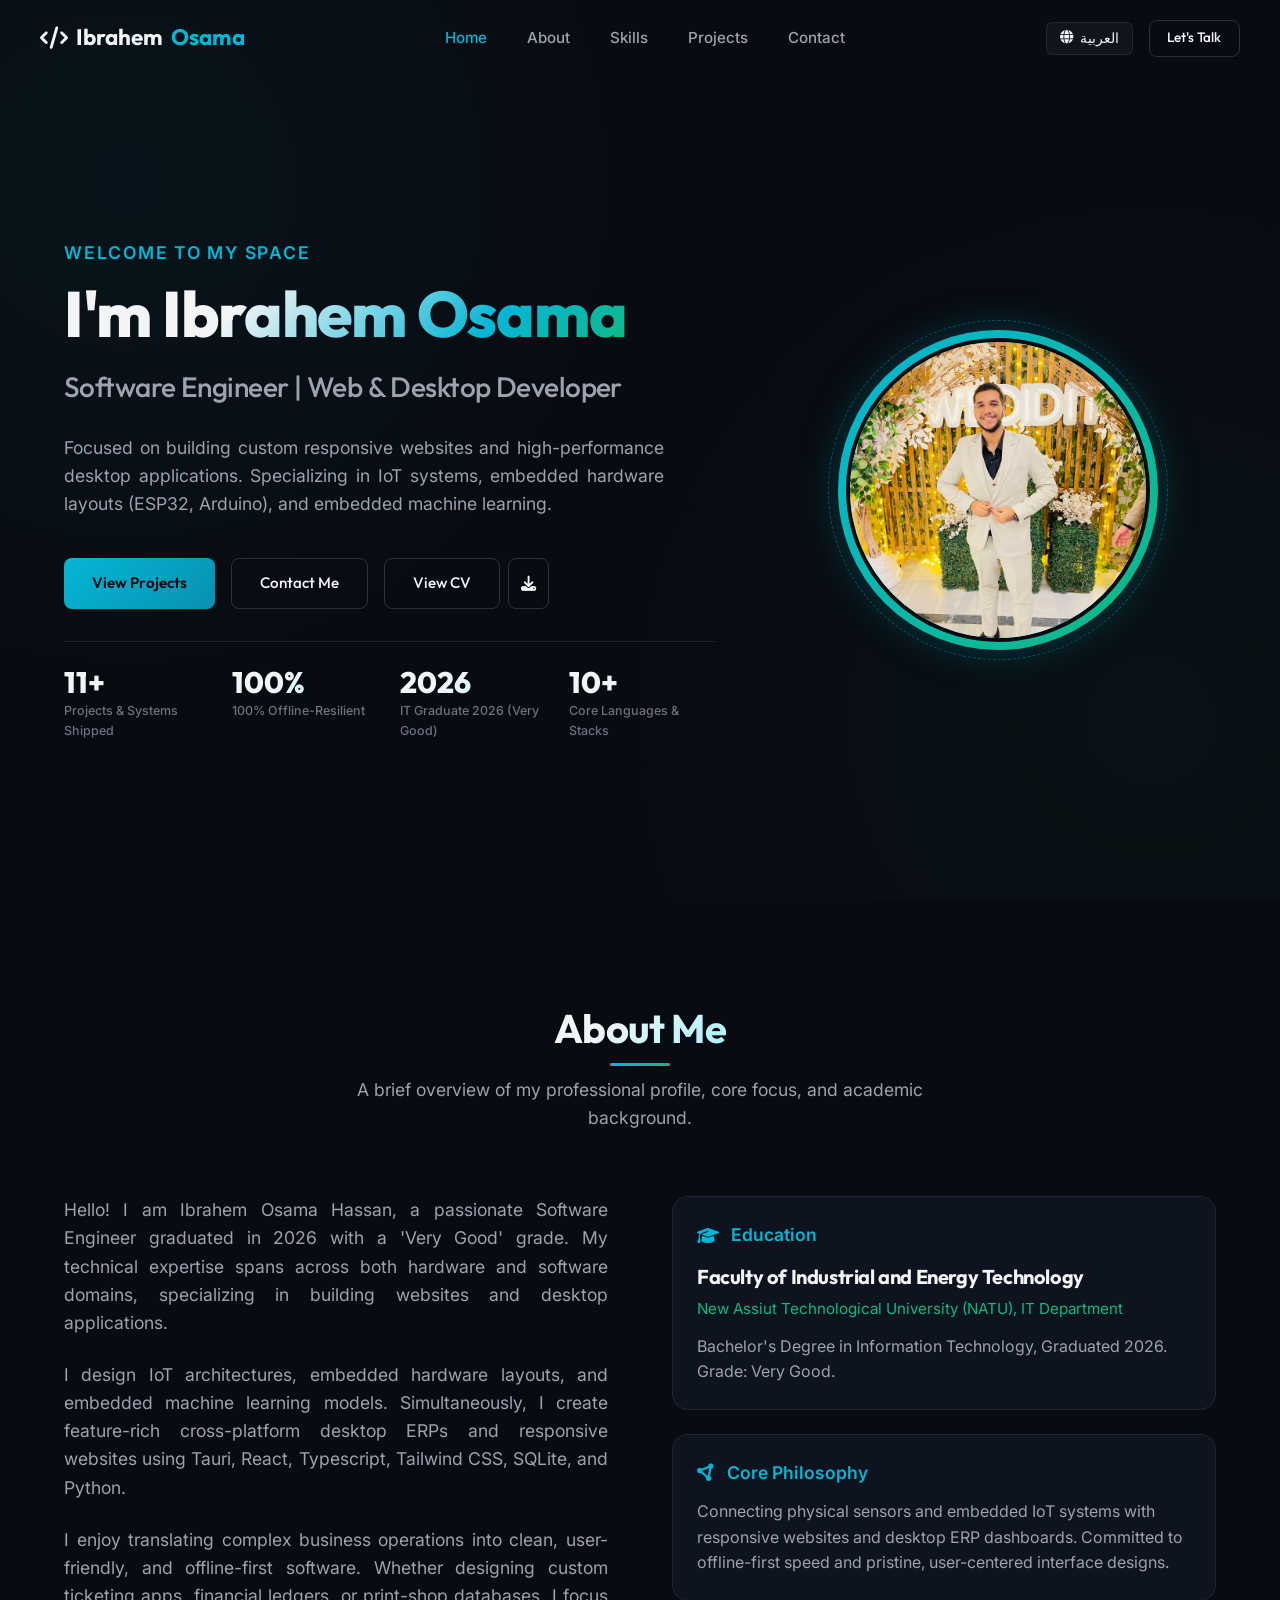
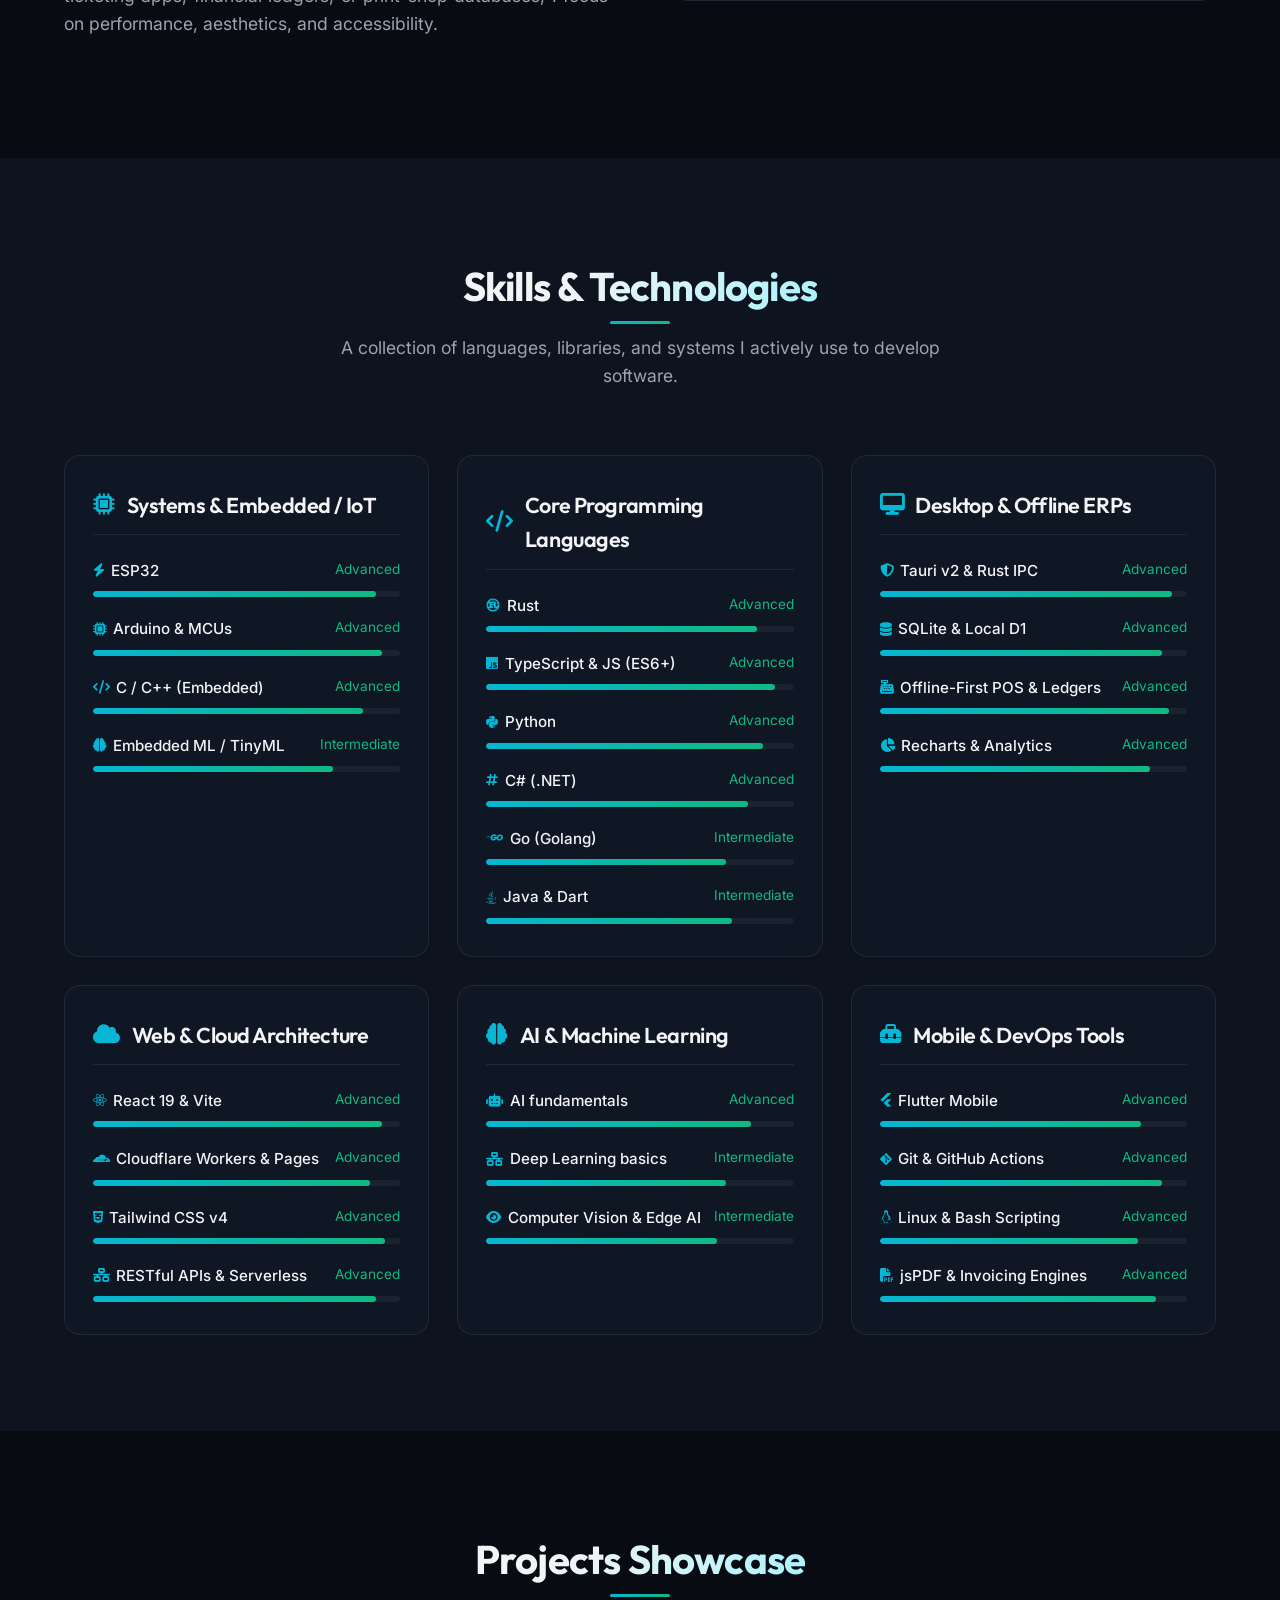
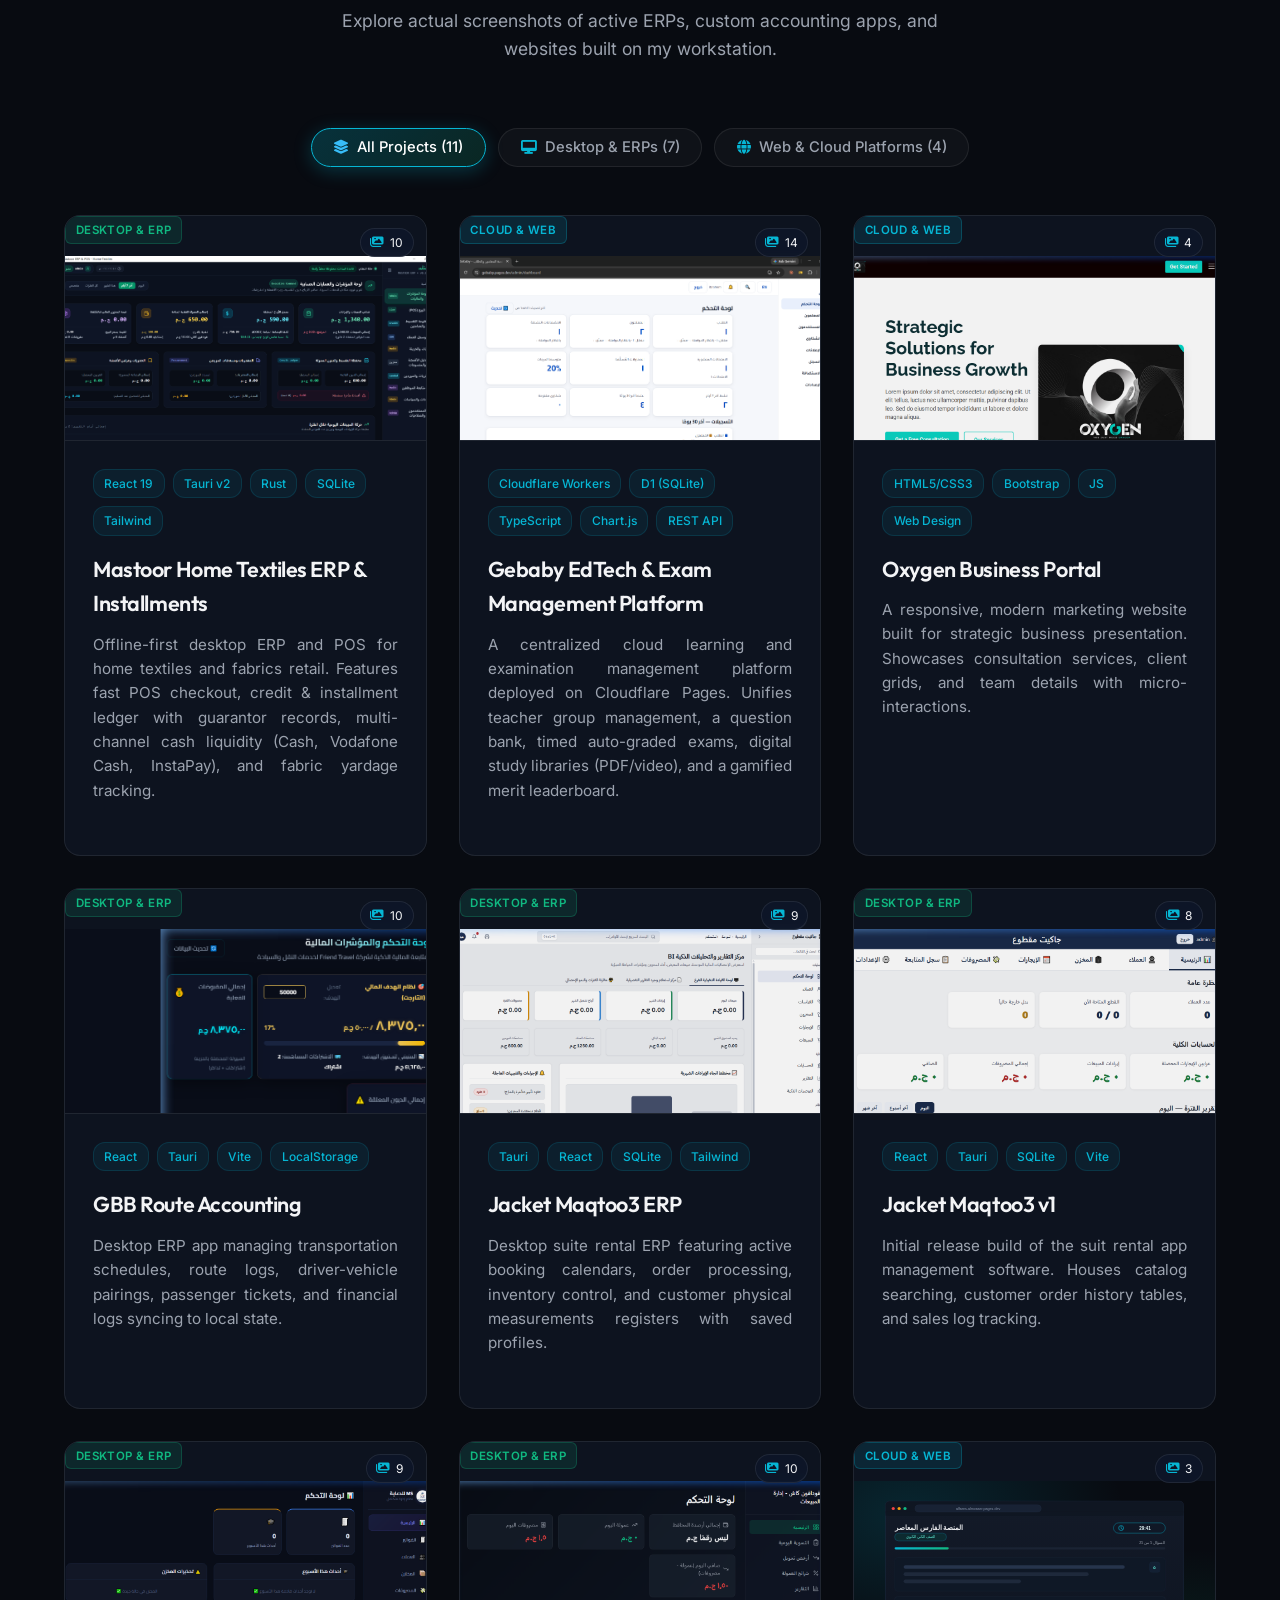
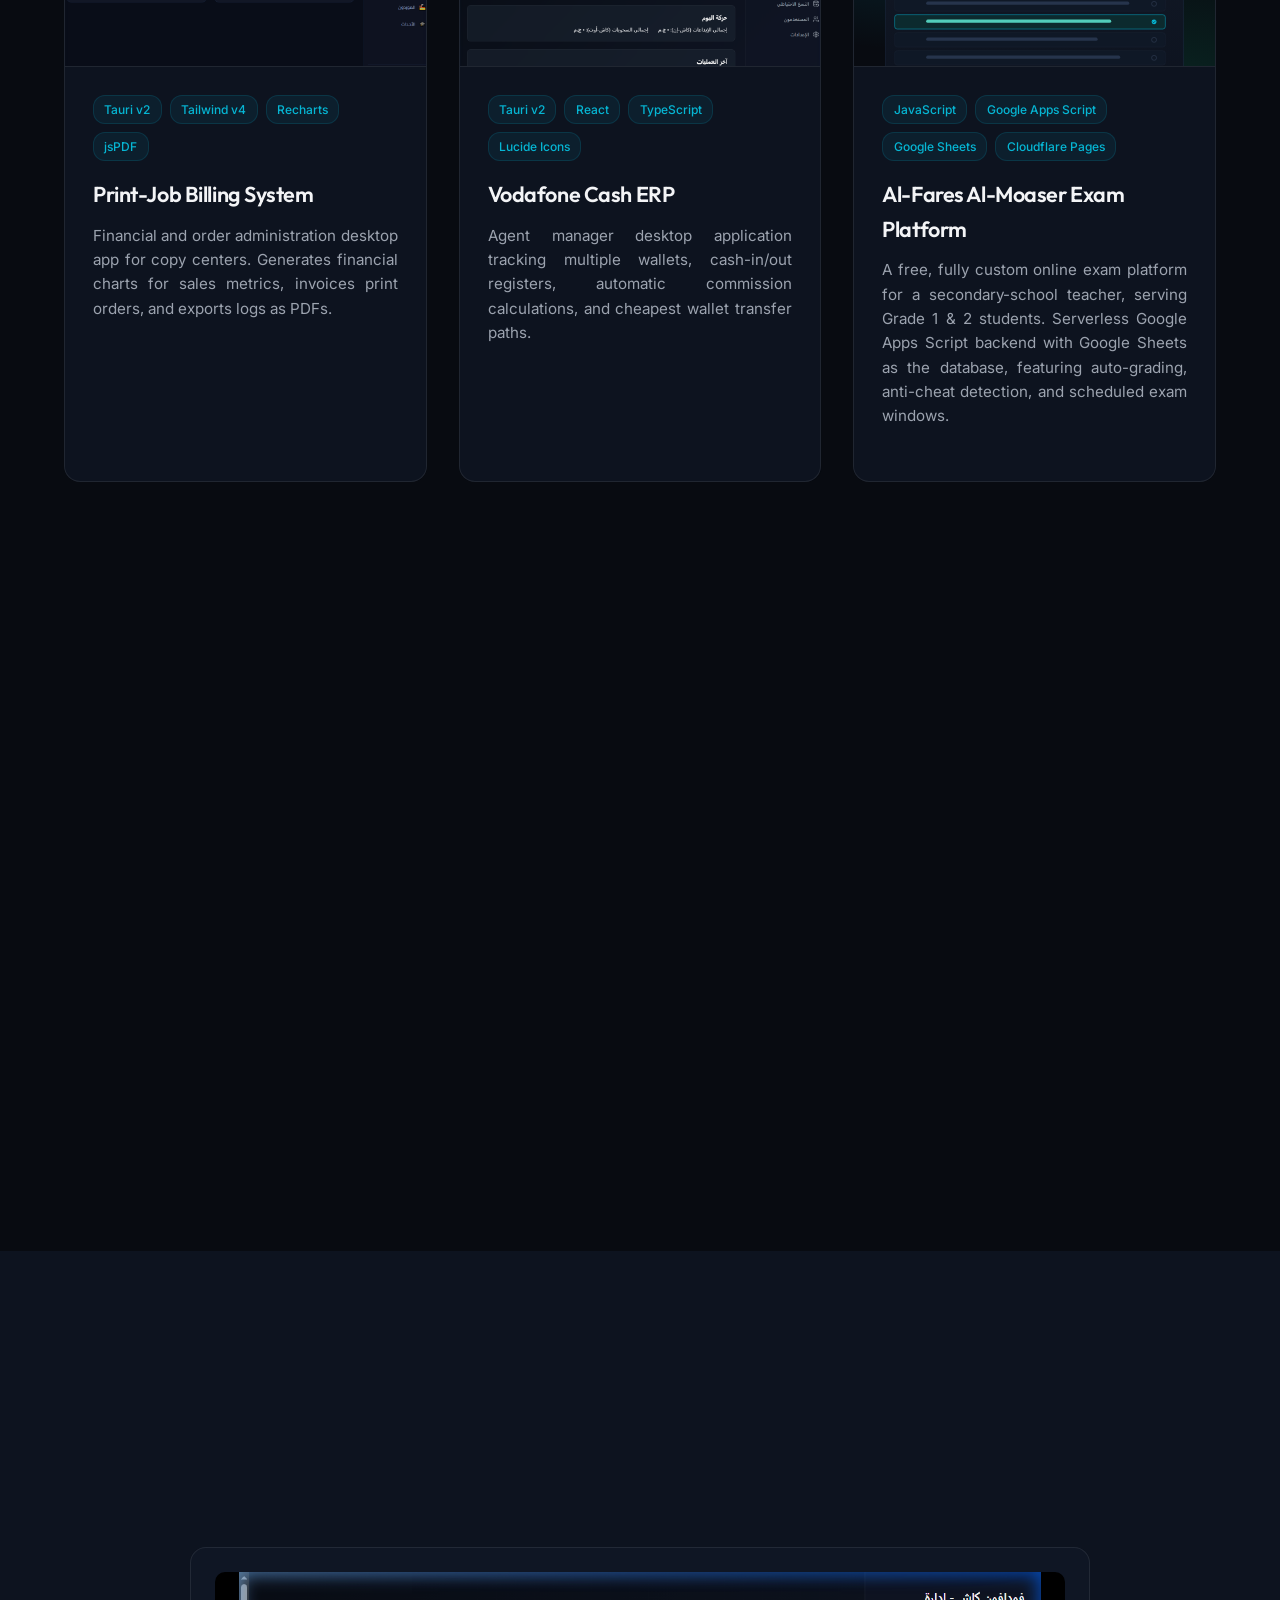
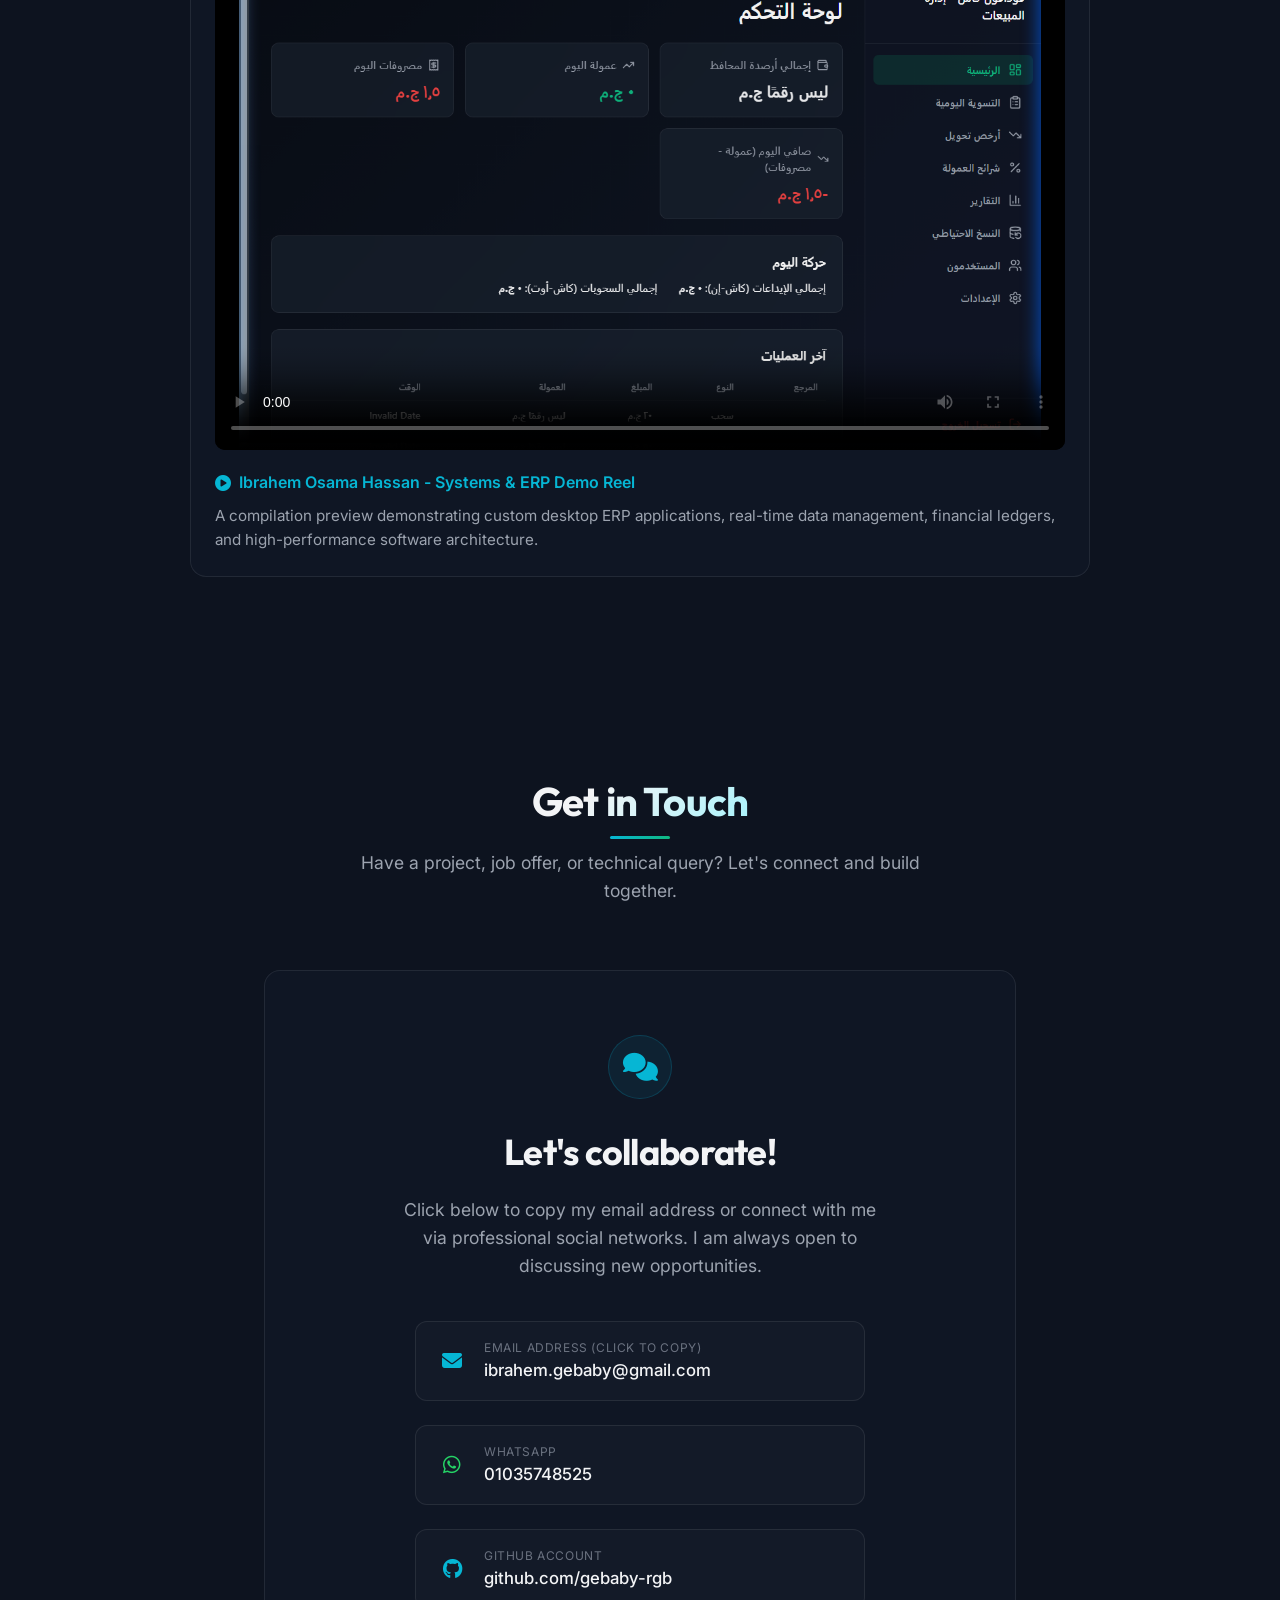
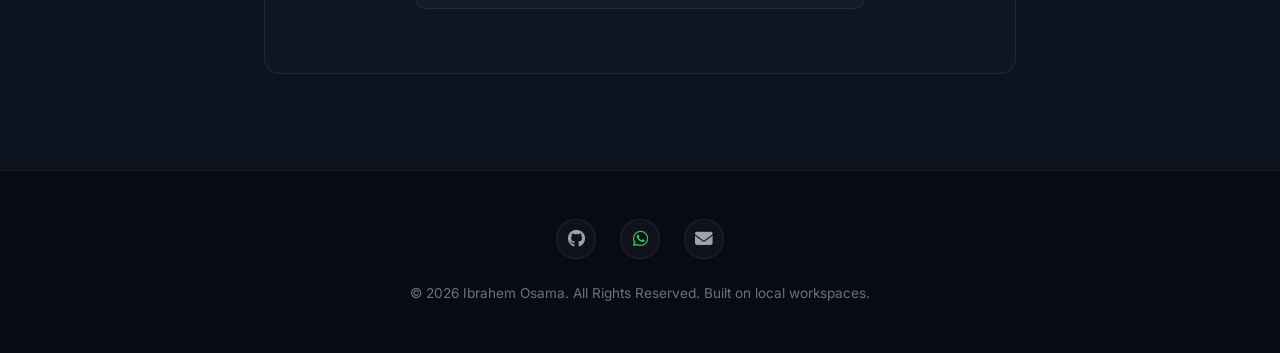
==== commit eb9e9bf7: "feat: add Mastoor and Gebaby Platform projects, update skills matrix, and enhance UI" ====
--- a/index.html
+++ b/index.html
@@ -72,6 +72,34 @@
           <a href="#contact" class="btn btn-outline" data-i18n="hero_btn_contact">
             <i class="fa-solid fa-envelope"></i> Contact Me
           </a>
+          <div class="cv-btn-group">
+            <a href="assets/cv/Ibrahem_Osama_Hassan_CV.pdf" target="_blank" rel="noopener" class="btn btn-outline" data-i18n="hero_btn_cv">
+              <i class="fa-solid fa-file-lines"></i> View CV
+            </a>
+            <a href="assets/cv/Ibrahem_Osama_Hassan_CV.pdf" download class="btn btn-outline btn-icon" id="cv-download-btn" title="Download CV (PDF)" aria-label="Download CV (PDF)">
+              <i class="fa-solid fa-download"></i>
+            </a>
+          </div>
+        </div>
+
+        <!-- Quick Stats Ribbon -->
+        <div class="hero-stats-grid">
+          <div class="stat-item">
+            <span class="stat-number">11+</span>
+            <span class="stat-label" data-i18n="stat_projects">Projects & Systems Shipped</span>
+          </div>
+          <div class="stat-item">
+            <span class="stat-number">100%</span>
+            <span class="stat-label" data-i18n="stat_offline">Offline-Resilient Systems</span>
+          </div>
+          <div class="stat-item">
+            <span class="stat-number">2026</span>
+            <span class="stat-label" data-i18n="stat_degree">IT Graduate (Very Good)</span>
+          </div>
+          <div class="stat-item">
+            <span class="stat-number">10+</span>
+            <span class="stat-label" data-i18n="stat_languages">Core Languages & Stacks</span>
+          </div>
         </div>
       </div>
 
@@ -139,145 +167,231 @@
       </div>
 
       <div class="skills-grid">
-        <!-- Category 1: Embedded / IoT -->
+        <!-- Category 1: Systems & Embedded / IoT -->
         <div class="skill-category glass-card reveal">
           <h3 class="skill-category-title">
-            <i class="fa-solid fa-microchip"></i> <span data-i18n="skills_cat_embedded">Embedded / IoT</span>
+            <i class="fa-solid fa-microchip"></i> <span data-i18n="skills_cat_embedded">Systems & Embedded / IoT</span>
           </h3>
           <div class="skill-list">
             <div class="skill-item">
               <div class="skill-info">
-                <span class="skill-name">ESP32</span>
-                <span class="skill-level" data-i18n="skill_level_advanced">Advanced</span>
-              </div>
-              <div class="skill-bar-bg"><div class="skill-bar-fill" style="width: 90%;"></div></div>
-            </div>
-            <div class="skill-item">
-              <div class="skill-info">
-                <span class="skill-name">Arduino</span>
+                <span class="skill-name"><i class="fa-solid fa-bolt"></i> ESP32</span>
                 <span class="skill-level" data-i18n="skill_level_advanced">Advanced</span>
               </div>
               <div class="skill-bar-bg"><div class="skill-bar-fill" style="width: 92%;"></div></div>
             </div>
             <div class="skill-item">
               <div class="skill-info">
-                <span class="skill-name" data-i18n="skill_embedded_ml">Embedded ML</span>
+                <span class="skill-name"><i class="fa-solid fa-microchip"></i> Arduino & MCUs</span>
+                <span class="skill-level" data-i18n="skill_level_advanced">Advanced</span>
+              </div>
+              <div class="skill-bar-bg"><div class="skill-bar-fill" style="width: 94%;"></div></div>
+            </div>
+            <div class="skill-item">
+              <div class="skill-info">
+                <span class="skill-name"><i class="fa-solid fa-code"></i> C / C++ (Embedded)</span>
+                <span class="skill-level" data-i18n="skill_level_advanced">Advanced</span>
+              </div>
+              <div class="skill-bar-bg"><div class="skill-bar-fill" style="width: 88%;"></div></div>
+            </div>
+            <div class="skill-item">
+              <div class="skill-info">
+                <span class="skill-name"><i class="fa-solid fa-brain"></i> <span data-i18n="skill_embedded_ml">Embedded ML / TinyML</span></span>
                 <span class="skill-level" data-i18n="skill_level_intermediate">Intermediate</span>
               </div>
-              <div class="skill-bar-bg"><div class="skill-bar-fill" style="width: 75%;"></div></div>
-            </div>
-            <div class="skill-item">
-              <div class="skill-info">
-                <span class="skill-name">C / C++</span>
-                <span class="skill-level" data-i18n="skill_level_advanced">Advanced</span>
-              </div>
-              <div class="skill-bar-bg"><div class="skill-bar-fill" style="width: 85%;"></div></div>
-            </div>
-          </div>
-        </div>
-
-        <!-- Category 2: Programming Languages -->
+              <div class="skill-bar-bg"><div class="skill-bar-fill" style="width: 78%;"></div></div>
+            </div>
+          </div>
+        </div>
+
+        <!-- Category 2: Core Programming Languages -->
         <div class="skill-category glass-card reveal">
           <h3 class="skill-category-title">
-            <i class="fa-solid fa-code"></i> <span data-i18n="skills_cat_languages">Programming Languages</span>
+            <i class="fa-solid fa-code"></i> <span data-i18n="skills_cat_languages">Core Programming Languages</span>
           </h3>
           <div class="skill-list">
             <div class="skill-item">
               <div class="skill-info">
-                <span class="skill-name">Python</span>
+                <span class="skill-name"><i class="fa-brands fa-rust"></i> Rust</span>
+                <span class="skill-level" data-i18n="skill_level_advanced">Advanced</span>
+              </div>
+              <div class="skill-bar-bg"><div class="skill-bar-fill" style="width: 88%;"></div></div>
+            </div>
+            <div class="skill-item">
+              <div class="skill-info">
+                <span class="skill-name"><i class="fa-brands fa-js"></i> TypeScript & JS (ES6+)</span>
+                <span class="skill-level" data-i18n="skill_level_advanced">Advanced</span>
+              </div>
+              <div class="skill-bar-bg"><div class="skill-bar-fill" style="width: 94%;"></div></div>
+            </div>
+            <div class="skill-item">
+              <div class="skill-info">
+                <span class="skill-name"><i class="fa-brands fa-python"></i> Python</span>
                 <span class="skill-level" data-i18n="skill_level_advanced">Advanced</span>
               </div>
               <div class="skill-bar-bg"><div class="skill-bar-fill" style="width: 90%;"></div></div>
             </div>
             <div class="skill-item">
               <div class="skill-info">
-                <span class="skill-name">C#</span>
+                <span class="skill-name"><i class="fa-solid fa-hashtag"></i> C# (.NET)</span>
                 <span class="skill-level" data-i18n="skill_level_advanced">Advanced</span>
               </div>
               <div class="skill-bar-bg"><div class="skill-bar-fill" style="width: 85%;"></div></div>
             </div>
             <div class="skill-item">
               <div class="skill-info">
-                <span class="skill-name">Java</span>
+                <span class="skill-name"><i class="fa-brands fa-golang"></i> Go (Golang)</span>
                 <span class="skill-level" data-i18n="skill_level_intermediate">Intermediate</span>
               </div>
+              <div class="skill-bar-bg"><div class="skill-bar-fill" style="width: 78%;"></div></div>
+            </div>
+            <div class="skill-item">
+              <div class="skill-info">
+                <span class="skill-name"><i class="fa-brands fa-java"></i> Java & Dart</span>
+                <span class="skill-level" data-i18n="skill_level_intermediate">Intermediate</span>
+              </div>
               <div class="skill-bar-bg"><div class="skill-bar-fill" style="width: 80%;"></div></div>
             </div>
-            <div class="skill-item">
-              <div class="skill-info">
-                <span class="skill-name">Dart</span>
-                <span class="skill-level" data-i18n="skill_level_intermediate">Intermediate</span>
-              </div>
-              <div class="skill-bar-bg"><div class="skill-bar-fill" style="width: 78%;"></div></div>
-            </div>
-          </div>
-        </div>
-
-        <!-- Category 3: Mobile Development -->
+          </div>
+        </div>
+
+        <!-- Category 3: Desktop & Offline ERPs -->
         <div class="skill-category glass-card reveal">
           <h3 class="skill-category-title">
-            <i class="fa-solid fa-mobile-screen-button"></i> <span data-i18n="skills_cat_mobile">Mobile Development</span>
+            <i class="fa-solid fa-desktop"></i> <span data-i18n="skills_cat_desktop">Desktop & Offline ERPs</span>
           </h3>
           <div class="skill-list">
             <div class="skill-item">
               <div class="skill-info">
-                <span class="skill-name">Flutter</span>
-                <span class="skill-level" data-i18n="skill_level_advanced">Advanced</span>
-              </div>
-              <div class="skill-bar-bg"><div class="skill-bar-fill" style="width: 85%;"></div></div>
-            </div>
-          </div>
-        </div>
-
-        <!-- Category 4: AI / Machine Learning -->
+                <span class="skill-name"><i class="fa-solid fa-shield-halved"></i> Tauri v2 & Rust IPC</span>
+                <span class="skill-level" data-i18n="skill_level_advanced">Advanced</span>
+              </div>
+              <div class="skill-bar-bg"><div class="skill-bar-fill" style="width: 95%;"></div></div>
+            </div>
+            <div class="skill-item">
+              <div class="skill-info">
+                <span class="skill-name"><i class="fa-solid fa-database"></i> SQLite & Local D1</span>
+                <span class="skill-level" data-i18n="skill_level_advanced">Advanced</span>
+              </div>
+              <div class="skill-bar-bg"><div class="skill-bar-fill" style="width: 92%;"></div></div>
+            </div>
+            <div class="skill-item">
+              <div class="skill-info">
+                <span class="skill-name"><i class="fa-solid fa-cash-register"></i> Offline-First POS & Ledgers</span>
+                <span class="skill-level" data-i18n="skill_level_advanced">Advanced</span>
+              </div>
+              <div class="skill-bar-bg"><div class="skill-bar-fill" style="width: 94%;"></div></div>
+            </div>
+            <div class="skill-item">
+              <div class="skill-info">
+                <span class="skill-name"><i class="fa-solid fa-chart-pie"></i> Recharts & Analytics</span>
+                <span class="skill-level" data-i18n="skill_level_advanced">Advanced</span>
+              </div>
+              <div class="skill-bar-bg"><div class="skill-bar-fill" style="width: 88%;"></div></div>
+            </div>
+          </div>
+        </div>
+
+        <!-- Category 4: Web & Cloud Architecture -->
         <div class="skill-category glass-card reveal">
           <h3 class="skill-category-title">
-            <i class="fa-solid fa-brain"></i> <span data-i18n="skills_cat_ai">AI / Machine Learning</span>
+            <i class="fa-solid fa-cloud"></i> <span data-i18n="skills_cat_web">Web & Cloud Architecture</span>
           </h3>
           <div class="skill-list">
             <div class="skill-item">
               <div class="skill-info">
-                <span class="skill-name" data-i18n="skill_ai_fundamentals">AI fundamentals</span>
-                <span class="skill-level" data-i18n="skill_level_advanced">Advanced</span>
-              </div>
-              <div class="skill-bar-bg"><div class="skill-bar-fill" style="width: 85%;"></div></div>
-            </div>
-            <div class="skill-item">
-              <div class="skill-info">
-                <span class="skill-name" data-i18n="skill_dl_basics">Deep Learning basics</span>
-                <span class="skill-level" data-i18n="skill_level_intermediate">Intermediate</span>
-              </div>
-              <div class="skill-bar-bg"><div class="skill-bar-fill" style="width: 75%;"></div></div>
-            </div>
-            <div class="skill-item">
-              <div class="skill-info">
-                <span class="skill-name" data-i18n="skill_embedded_ml">Embedded ML</span>
-                <span class="skill-level" data-i18n="skill_level_intermediate">Intermediate</span>
-              </div>
-              <div class="skill-bar-bg"><div class="skill-bar-fill" style="width: 78%;"></div></div>
-            </div>
-          </div>
-        </div>
-
-        <!-- Category 5: Desktop & Database -->
+                <span class="skill-name"><i class="fa-brands fa-react"></i> React 19 & Vite</span>
+                <span class="skill-level" data-i18n="skill_level_advanced">Advanced</span>
+              </div>
+              <div class="skill-bar-bg"><div class="skill-bar-fill" style="width: 94%;"></div></div>
+            </div>
+            <div class="skill-item">
+              <div class="skill-info">
+                <span class="skill-name"><i class="fa-brands fa-cloudflare"></i> Cloudflare Workers & Pages</span>
+                <span class="skill-level" data-i18n="skill_level_advanced">Advanced</span>
+              </div>
+              <div class="skill-bar-bg"><div class="skill-bar-fill" style="width: 90%;"></div></div>
+            </div>
+            <div class="skill-item">
+              <div class="skill-info">
+                <span class="skill-name"><i class="fa-brands fa-css3-alt"></i> Tailwind CSS v4</span>
+                <span class="skill-level" data-i18n="skill_level_advanced">Advanced</span>
+              </div>
+              <div class="skill-bar-bg"><div class="skill-bar-fill" style="width: 95%;"></div></div>
+            </div>
+            <div class="skill-item">
+              <div class="skill-info">
+                <span class="skill-name"><i class="fa-solid fa-network-wired"></i> RESTful APIs & Serverless</span>
+                <span class="skill-level" data-i18n="skill_level_advanced">Advanced</span>
+              </div>
+              <div class="skill-bar-bg"><div class="skill-bar-fill" style="width: 92%;"></div></div>
+            </div>
+          </div>
+        </div>
+
+        <!-- Category 5: AI & Machine Learning -->
         <div class="skill-category glass-card reveal">
           <h3 class="skill-category-title">
-            <i class="fa-solid fa-database"></i> <span data-i18n="skills_cat_desktop_db">Desktop & Database</span>
+            <i class="fa-solid fa-brain"></i> <span data-i18n="skills_cat_ai">AI & Machine Learning</span>
           </h3>
           <div class="skill-list">
             <div class="skill-item">
               <div class="skill-info">
-                <span class="skill-name">Tauri</span>
+                <span class="skill-name"><i class="fa-solid fa-robot"></i> <span data-i18n="skill_ai_fundamentals">AI Fundamentals</span></span>
+                <span class="skill-level" data-i18n="skill_level_advanced">Advanced</span>
+              </div>
+              <div class="skill-bar-bg"><div class="skill-bar-fill" style="width: 86%;"></div></div>
+            </div>
+            <div class="skill-item">
+              <div class="skill-info">
+                <span class="skill-name"><i class="fa-solid fa-network-wired"></i> <span data-i18n="skill_dl_basics">Deep Learning basics</span></span>
+                <span class="skill-level" data-i18n="skill_level_intermediate">Intermediate</span>
+              </div>
+              <div class="skill-bar-bg"><div class="skill-bar-fill" style="width: 78%;"></div></div>
+            </div>
+            <div class="skill-item">
+              <div class="skill-info">
+                <span class="skill-name"><i class="fa-solid fa-eye"></i> Computer Vision & Edge AI</span>
+                <span class="skill-level" data-i18n="skill_level_intermediate">Intermediate</span>
+              </div>
+              <div class="skill-bar-bg"><div class="skill-bar-fill" style="width: 75%;"></div></div>
+            </div>
+          </div>
+        </div>
+
+        <!-- Category 6: Mobile & DevOps Tools -->
+        <div class="skill-category glass-card reveal">
+          <h3 class="skill-category-title">
+            <i class="fa-solid fa-toolbox"></i> <span data-i18n="skills_cat_devops">Mobile & DevOps Tools</span>
+          </h3>
+          <div class="skill-list">
+            <div class="skill-item">
+              <div class="skill-info">
+                <span class="skill-name"><i class="fa-brands fa-flutter"></i> Flutter Mobile</span>
+                <span class="skill-level" data-i18n="skill_level_advanced">Advanced</span>
+              </div>
+              <div class="skill-bar-bg"><div class="skill-bar-fill" style="width: 85%;"></div></div>
+            </div>
+            <div class="skill-item">
+              <div class="skill-info">
+                <span class="skill-name"><i class="fa-brands fa-git-alt"></i> Git & GitHub Actions</span>
+                <span class="skill-level" data-i18n="skill_level_advanced">Advanced</span>
+              </div>
+              <div class="skill-bar-bg"><div class="skill-bar-fill" style="width: 92%;"></div></div>
+            </div>
+            <div class="skill-item">
+              <div class="skill-info">
+                <span class="skill-name"><i class="fa-brands fa-linux"></i> Linux & Bash Scripting</span>
+                <span class="skill-level" data-i18n="skill_level_advanced">Advanced</span>
+              </div>
+              <div class="skill-bar-bg"><div class="skill-bar-fill" style="width: 84%;"></div></div>
+            </div>
+            <div class="skill-item">
+              <div class="skill-info">
+                <span class="skill-name"><i class="fa-solid fa-file-pdf"></i> jsPDF & Invoicing Engines</span>
                 <span class="skill-level" data-i18n="skill_level_advanced">Advanced</span>
               </div>
               <div class="skill-bar-bg"><div class="skill-bar-fill" style="width: 90%;"></div></div>
-            </div>
-            <div class="skill-item">
-              <div class="skill-info">
-                <span class="skill-name">SQLite</span>
-                <span class="skill-level" data-i18n="skill_level_advanced">Advanced</span>
-              </div>
-              <div class="skill-bar-bg"><div class="skill-bar-fill" style="width: 88%;"></div></div>
             </div>
           </div>
         </div>
@@ -293,10 +407,75 @@
         <p class="section-subtitle" data-i18n="projects_subtitle">Explore actual screenshots of active ERPs, custom accounting apps, and websites built on my workstation.</p>
       </div>
 
+      <div class="projects-filter-bar reveal">
+        <button class="filter-btn active" data-filter="all"><i class="fa-solid fa-layer-group"></i> <span data-i18n="filter_all">All Projects (11)</span></button>
+        <button class="filter-btn" data-filter="desktop"><i class="fa-solid fa-desktop"></i> <span data-i18n="filter_desktop">Desktop & ERPs (7)</span></button>
+        <button class="filter-btn" data-filter="web"><i class="fa-solid fa-globe"></i> <span data-i18n="filter_web">Web & Cloud Platforms (4)</span></button>
+      </div>
+
       <div class="projects-grid">
-        <!-- Project 1: Oxygen Website -->
-        <div class="project-card glass-card reveal">
-          <div class="project-img-wrapper">
+        <!-- Project 1: Mastoor Home Textiles ERP (Desktop) -->
+        <div class="project-card glass-card reveal" data-category="desktop">
+          <div class="project-img-wrapper">
+            <span class="project-category-badge badge-desktop" data-i18n="category_badge_desktop">Desktop & ERP</span>
+            <div class="media-badge"><i class="fa-solid fa-images"></i> 10</div>
+            <img src="assets/images/project/Screenshot (244).png" alt="Mastoor Home Textiles ERP Preview" class="project-img" loading="lazy">
+            <div class="project-overlay">
+              <div class="project-meta-links">
+                <a href="project.html?id=mastoor" class="btn btn-primary" style="width: 100%; font-size: 0.8rem; padding: 0.5rem 0.75rem;" data-i18n="project_btn_details">
+                  <i class="fa-solid fa-circle-info"></i> View Details
+                </a>
+              </div>
+            </div>
+          </div>
+          <div class="project-body">
+            <div class="project-tags">
+              <span class="project-tag">React 19</span>
+              <span class="project-tag">Tauri v2</span>
+              <span class="project-tag">Rust</span>
+              <span class="project-tag">SQLite</span>
+              <span class="project-tag">Tailwind</span>
+            </div>
+            <h3 class="project-card-title" data-i18n="project_mastoor_title">Mastoor Home Textiles ERP & Installments</h3>
+            <p class="project-description" data-i18n="project_mastoor_desc">
+              Offline-first desktop ERP and POS for home textiles and fabrics retail. Features fast POS checkout, credit & installment ledger with guarantor records, multi-channel cash liquidity (Cash, Vodafone Cash, InstaPay), and fabric yardage tracking.
+            </p>
+          </div>
+        </div>
+
+        <!-- Project 2: Gebaby EdTech & Exam Platform (Web) -->
+        <div class="project-card glass-card reveal" data-category="web">
+          <div class="project-img-wrapper">
+            <span class="project-category-badge badge-web" data-i18n="category_badge_web">Cloud & Web</span>
+            <div class="media-badge"><i class="fa-solid fa-images"></i> 14</div>
+            <img src="assets/images/project1/Screenshot (227).png" alt="Gebaby EdTech & Exam Management Platform Preview" class="project-img" loading="lazy">
+            <div class="project-overlay">
+              <div class="project-meta-links">
+                <a href="project.html?id=gebaby-platform" class="btn btn-primary" style="width: 100%; font-size: 0.8rem; padding: 0.5rem 0.75rem;" data-i18n="project_btn_details">
+                  <i class="fa-solid fa-circle-info"></i> View Details
+                </a>
+              </div>
+            </div>
+          </div>
+          <div class="project-body">
+            <div class="project-tags">
+              <span class="project-tag">Cloudflare Workers</span>
+              <span class="project-tag">D1 (SQLite)</span>
+              <span class="project-tag">TypeScript</span>
+              <span class="project-tag">Chart.js</span>
+              <span class="project-tag">REST API</span>
+            </div>
+            <h3 class="project-card-title" data-i18n="project_gebaby_title">Gebaby EdTech & Exam Management Platform</h3>
+            <p class="project-description" data-i18n="project_gebaby_desc">
+              A centralized cloud learning and examination management platform deployed on Cloudflare Pages. Unifies teacher group management, a question bank, timed auto-graded exams, digital study libraries (PDF/video), and a gamified merit leaderboard.
+            </p>
+          </div>
+        </div>
+
+        <!-- Project 3: Oxygen Website -->
+        <div class="project-card glass-card reveal" data-category="web">
+          <div class="project-img-wrapper">
+            <span class="project-category-badge badge-web" data-i18n="category_badge_web">Cloud & Web</span>
             <div class="media-badge"><i class="fa-solid fa-images"></i> 4</div>
             <img src="assets/images/oxygen_preview.png" alt="Oxygen Website Preview" class="project-img" loading="lazy">
             <div class="project-overlay">
@@ -321,9 +500,10 @@
           </div>
         </div>
 
-        <!-- Project 2: GBB Accounting ERP -->
-        <div class="project-card glass-card reveal">
-          <div class="project-img-wrapper">
+        <!-- Project 4: GBB Accounting ERP -->
+        <div class="project-card glass-card reveal" data-category="desktop">
+          <div class="project-img-wrapper">
+            <span class="project-category-badge badge-desktop" data-i18n="category_badge_desktop">Desktop & ERP</span>
             <div class="media-badge"><i class="fa-solid fa-images"></i> 10</div>
             <img src="assets/images/gbb_accounting_preview.png" alt="GBB Accounting ERP Preview" class="project-img" loading="lazy">
             <div class="project-overlay">
@@ -348,9 +528,10 @@
           </div>
         </div>
 
-        <!-- Project 3: Jacket Maqtoo3 (Suit Rental ERP) -->
-        <div class="project-card glass-card reveal">
-          <div class="project-img-wrapper">
+        <!-- Project 5: Jacket Maqtoo3 (Suit Rental ERP) -->
+        <div class="project-card glass-card reveal" data-category="desktop">
+          <div class="project-img-wrapper">
+            <span class="project-category-badge badge-desktop" data-i18n="category_badge_desktop">Desktop & ERP</span>
             <div class="media-badge"><i class="fa-solid fa-images"></i> 9</div>
             <img src="assets/images/jacket_maqtoo3_preview.png" alt="Jacket Maqtoo3 Suit Rental ERP Preview" class="project-img" loading="lazy">
             <div class="project-overlay">
@@ -375,9 +556,10 @@
           </div>
         </div>
 
-        <!-- Project 4: Jacket Maqtoo3 v1 -->
-        <div class="project-card glass-card reveal">
-          <div class="project-img-wrapper">
+        <!-- Project 6: Jacket Maqtoo3 v1 -->
+        <div class="project-card glass-card reveal" data-category="desktop">
+          <div class="project-img-wrapper">
+            <span class="project-category-badge badge-desktop" data-i18n="category_badge_desktop">Desktop & ERP</span>
             <div class="media-badge"><i class="fa-solid fa-images"></i> 8</div>
             <img src="assets/images/jacket_maqtoo3_v1_preview.png" alt="Jacket Maqtoo3 v1 ERP Preview" class="project-img" loading="lazy">
             <div class="project-overlay">
@@ -402,9 +584,10 @@
           </div>
         </div>
 
-        <!-- Project 5: Printing Accounting ERP -->
-        <div class="project-card glass-card reveal">
-          <div class="project-img-wrapper">
+        <!-- Project 7: Printing Accounting ERP -->
+        <div class="project-card glass-card reveal" data-category="desktop">
+          <div class="project-img-wrapper">
+            <span class="project-category-badge badge-desktop" data-i18n="category_badge_desktop">Desktop & ERP</span>
             <div class="media-badge"><i class="fa-solid fa-images"></i> 9</div>
             <img src="assets/images/printing_accounting_preview.png" alt="Printing Accounting ERP Preview" class="project-img" loading="lazy">
             <div class="project-overlay">
@@ -429,9 +612,10 @@
           </div>
         </div>
 
-        <!-- Project 6: Vodafone Cash ERP -->
-        <div class="project-card glass-card reveal">
-          <div class="project-img-wrapper">
+        <!-- Project 8: Vodafone Cash ERP -->
+        <div class="project-card glass-card reveal" data-category="desktop">
+          <div class="project-img-wrapper">
+            <span class="project-category-badge badge-desktop" data-i18n="category_badge_desktop">Desktop & ERP</span>
             <div class="media-badge"><i class="fa-solid fa-images"></i> 10</div>
             <img src="assets/images/vodafone_cash_preview.png" alt="Vodafone Cash ERP Preview" class="project-img" loading="lazy">
             <div class="project-overlay">
@@ -452,6 +636,90 @@
             <h3 class="project-card-title" data-i18n="project_vodafone_title">Vodafone Cash ERP</h3>
             <p class="project-description" data-i18n="project_vodafone_desc">
               Agent manager desktop application tracking multiple wallets, cash-in/out registers, automatic commission calculations, and cheapest wallet transfer paths.
+            </p>
+          </div>
+        </div>
+
+        <!-- Project 9: Al-Fares Al-Moaser Exam Platform -->
+        <div class="project-card glass-card reveal" data-category="web">
+          <div class="project-img-wrapper">
+            <span class="project-category-badge badge-web" data-i18n="category_badge_web">Cloud & Web</span>
+            <div class="media-badge"><i class="fa-solid fa-images"></i> 3</div>
+            <img src="assets/images/exam_platform_preview.svg" alt="Al-Fares Al-Moaser Exam Platform Preview" class="project-img" loading="lazy">
+            <div class="project-overlay">
+              <div class="project-meta-links">
+                <a href="project.html?id=exam-platform" class="btn btn-primary" style="width: 100%; font-size: 0.8rem; padding: 0.5rem 0.75rem;" data-i18n="project_btn_details">
+                  <i class="fa-solid fa-circle-info"></i> View Details
+                </a>
+              </div>
+            </div>
+          </div>
+          <div class="project-body">
+            <div class="project-tags">
+              <span class="project-tag">JavaScript</span>
+              <span class="project-tag">Google Apps Script</span>
+              <span class="project-tag">Google Sheets</span>
+              <span class="project-tag">Cloudflare Pages</span>
+            </div>
+            <h3 class="project-card-title" data-i18n="project_exam_title">Al-Fares Al-Moaser Exam Platform</h3>
+            <p class="project-description" data-i18n="project_exam_desc">
+              A free, fully custom online exam platform for a secondary-school teacher, serving Grade 1 & 2 students. Serverless Google Apps Script backend with Google Sheets as the database, featuring auto-grading, anti-cheat detection, and scheduled exam windows.
+            </p>
+          </div>
+        </div>
+
+        <!-- Project 10: Aura Academy Management System -->
+        <div class="project-card glass-card reveal" data-category="desktop">
+          <div class="project-img-wrapper">
+            <span class="project-category-badge badge-desktop" data-i18n="category_badge_desktop">Desktop & ERP</span>
+            <div class="media-badge"><i class="fa-solid fa-images"></i> 17</div>
+            <img src="assets/images/aura academy 0.png" alt="Aura Academy Management System Preview" class="project-img" loading="lazy">
+            <div class="project-overlay">
+              <div class="project-meta-links">
+                <a href="project.html?id=aura-academy" class="btn btn-primary" style="width: 100%; font-size: 0.8rem; padding: 0.5rem 0.75rem;" data-i18n="project_btn_details">
+                  <i class="fa-solid fa-circle-info"></i> View Details
+                </a>
+              </div>
+            </div>
+          </div>
+          <div class="project-body">
+            <div class="project-tags">
+              <span class="project-tag">React 19</span>
+              <span class="project-tag">Tauri v2</span>
+              <span class="project-tag">Rust</span>
+              <span class="project-tag">SQLite</span>
+            </div>
+            <h3 class="project-card-title" data-i18n="project_aura_title">Aura Academy Management System</h3>
+            <p class="project-description" data-i18n="project_aura_desc">
+              Offline-first desktop ERP for a private educational academy, unifying student & course management, attendance, a café POS, inventory, cash-shift reconciliation, payroll, and full financial reporting in one native app.
+            </p>
+          </div>
+        </div>
+
+        <!-- Project 11: Osama Group Agency ERP & CRM -->
+        <div class="project-card glass-card reveal" data-category="web">
+          <div class="project-img-wrapper">
+            <span class="project-category-badge badge-web" data-i18n="category_badge_web">Cloud & Web</span>
+            <div class="media-badge"><i class="fa-solid fa-images"></i> 10</div>
+            <img src="assets/images/agency-ERP 0.jpeg" alt="Osama Group Agency ERP Preview" class="project-img" loading="lazy">
+            <div class="project-overlay">
+              <div class="project-meta-links">
+                <a href="project.html?id=agency-erp" class="btn btn-primary" style="width: 100%; font-size: 0.8rem; padding: 0.5rem 0.75rem;" data-i18n="project_btn_details">
+                  <i class="fa-solid fa-circle-info"></i> View Details
+                </a>
+              </div>
+            </div>
+          </div>
+          <div class="project-body">
+            <div class="project-tags">
+              <span class="project-tag">Cloudflare Workers</span>
+              <span class="project-tag">D1 (SQLite)</span>
+              <span class="project-tag">TypeScript</span>
+              <span class="project-tag">Backblaze B2</span>
+            </div>
+            <h3 class="project-card-title" data-i18n="project_agency_title">Osama Group Agency ERP & CRM</h3>
+            <p class="project-description" data-i18n="project_agency_desc">
+              Full-stack ERP/CRM for a digital marketing agency running entirely on Cloudflare Workers and D1. Manages employees, clients, financial dues, a 7-stage project workflow, attendance, WhatsApp templates, complaints, and dynamic role-based permissions.
             </p>
           </div>
         </div>
@@ -510,7 +778,7 @@
             </div>
             <div class="contact-method-info">
               <div class="contact-label" data-i18n="contact_lbl_email">Email Address (Click to copy)</div>
-              <div class="contact-value">ibrahemosama161@gmail.com</div>
+              <div class="contact-value">ibrahem.gebaby@gmail.com</div>
             </div>
           </div>
 
@@ -548,7 +816,7 @@
         <a href="https://wa.me/201035748525" target="_blank" class="social-link" title="WhatsApp" style="color: #25D366;">
           <i class="fa-brands fa-whatsapp"></i>
         </a>
-        <a href="mailto:ibrahemosama161@gmail.com" class="social-link" title="Email">
+        <a href="mailto:ibrahem.gebaby@gmail.com" class="social-link" title="Email">
           <i class="fa-solid fa-envelope"></i>
         </a>
       </div>
--- a/css/style.css
+++ b/css/style.css
@@ -204,6 +204,14 @@
   transform: translateY(-2px);
 }
 
+/* Square icon-only variant — height is driven by the same padding as .btn, so it
+   lines up with the text buttons beside it regardless of font size. */
+.btn-icon {
+  padding: 0.75rem;
+  aspect-ratio: 1;
+  flex-shrink: 0;
+}
+
 /* Language Switcher */
 .lang-switcher {
   background: rgba(255, 255, 255, 0.04);
@@ -378,6 +386,59 @@
 .hero-actions {
   display: flex;
   gap: 1rem;
+  flex-wrap: wrap;
+}
+
+/* Keeps "View CV" and its download button together as one unit when the row wraps */
+.cv-btn-group {
+  display: inline-flex;
+  gap: 0.5rem;
+}
+
+/* Labels stay on one line: the row wraps as whole buttons instead of the flex
+   squeeze breaking a label across two lines. */
+.hero-actions .btn {
+  white-space: nowrap;
+}
+
+/* Hero Quick Metrics Ribbon */
+.hero-stats-grid {
+  display: grid;
+  grid-template-columns: repeat(4, 1fr);
+  gap: 1.25rem;
+  margin-top: 2rem;
+  padding-top: 1.5rem;
+  border-top: 1px solid var(--border);
+  width: 100%;
+}
+
+.stat-item {
+  display: flex;
+  flex-direction: column;
+  gap: 0.2rem;
+}
+
+.stat-number {
+  font-family: var(--font-headings);
+  font-size: 1.85rem;
+  font-weight: 800;
+  background: linear-gradient(135deg, var(--text-primary) 30%, #a5f3fc 100%);
+  -webkit-background-clip: text;
+  -webkit-text-fill-color: transparent;
+  line-height: 1.1;
+}
+
+.stat-label {
+  font-size: 0.78rem;
+  color: var(--text-muted);
+  font-weight: 500;
+}
+
+@media (max-width: 640px) {
+  .hero-stats-grid {
+    grid-template-columns: repeat(2, 1fr);
+    gap: 1rem;
+  }
 }
 
 .hero-illustration {
@@ -483,10 +544,18 @@
   display: flex;
   flex-direction: column;
   height: 100%;
+  border: 1px solid var(--border);
+  transition: transform 0.3s ease, border-color 0.3s ease, box-shadow 0.3s ease;
+}
+
+.skill-category:hover {
+  transform: translateY(-5px);
+  border-color: var(--border-hover);
+  box-shadow: 0 12px 30px rgba(6, 182, 212, 0.1);
 }
 
 .skill-category-title {
-  font-size: 1.4rem;
+  font-size: 1.35rem;
   color: var(--text-primary);
   margin-bottom: 1.5rem;
   display: flex;
@@ -521,6 +590,14 @@
 .skill-name {
   font-weight: 500;
   color: var(--text-primary);
+  display: flex;
+  align-items: center;
+  gap: 0.4rem;
+}
+
+.skill-name i {
+  color: var(--accent);
+  font-size: 0.85rem;
 }
 
 .skill-level {
@@ -543,6 +620,54 @@
 }
 
 /* Projects Section */
+.projects-filter-bar {
+  display: flex;
+  justify-content: center;
+  align-items: center;
+  gap: 0.75rem;
+  margin-bottom: 3rem;
+  flex-wrap: wrap;
+}
+
+.filter-btn {
+  background: rgba(255, 255, 255, 0.03);
+  border: 1px solid var(--border);
+  color: var(--text-secondary);
+  padding: 0.6rem 1.35rem;
+  border-radius: 30px;
+  font-family: inherit;
+  font-size: 0.92rem;
+  font-weight: 500;
+  cursor: pointer;
+  display: inline-flex;
+  align-items: center;
+  gap: 0.5rem;
+  transition: var(--transition-fast);
+}
+
+.filter-btn:hover {
+  border-color: var(--accent);
+  color: var(--text-primary);
+  background: rgba(6, 182, 212, 0.06);
+  transform: translateY(-2px);
+}
+
+.filter-btn.active {
+  background: linear-gradient(135deg, rgba(6, 182, 212, 0.22), rgba(16, 185, 129, 0.16));
+  border-color: var(--accent);
+  color: #fff;
+  box-shadow: 0 4px 18px rgba(6, 182, 212, 0.25);
+}
+
+.filter-btn i {
+  font-size: 0.88rem;
+  color: var(--accent);
+}
+
+.filter-btn.active i {
+  color: #38bdf8;
+}
+
 .projects-grid {
   display: grid;
   grid-template-columns: repeat(3, 1fr);
@@ -554,6 +679,41 @@
   display: flex;
   flex-direction: column;
   height: 100%;
+  border: 1px solid var(--border);
+  transition: transform 0.3s ease, border-color 0.3s ease, box-shadow 0.3s ease, opacity 0.3s ease;
+}
+
+.project-card:hover {
+  transform: translateY(-6px);
+  border-color: var(--border-hover);
+  box-shadow: 0 16px 36px rgba(0, 0, 0, 0.4), 0 0 20px rgba(6, 182, 212, 0.12);
+}
+
+/* Category Badge inside Project Cards */
+.project-category-badge {
+  display: inline-flex;
+  align-items: center;
+  gap: 0.35rem;
+  font-size: 0.72rem;
+  font-weight: 600;
+  text-transform: uppercase;
+  letter-spacing: 0.04em;
+  padding: 0.22rem 0.6rem;
+  border-radius: 6px;
+  margin-bottom: 0.75rem;
+  width: fit-content;
+}
+
+.project-category-badge.badge-desktop {
+  background: rgba(16, 185, 129, 0.12);
+  color: #10B981;
+  border: 1px solid rgba(16, 185, 129, 0.25);
+}
+
+.project-category-badge.badge-web {
+  background: rgba(6, 182, 212, 0.12);
+  color: #06B6D4;
+  border: 1px solid rgba(6, 182, 212, 0.25);
 }
 
 .project-img-wrapper {
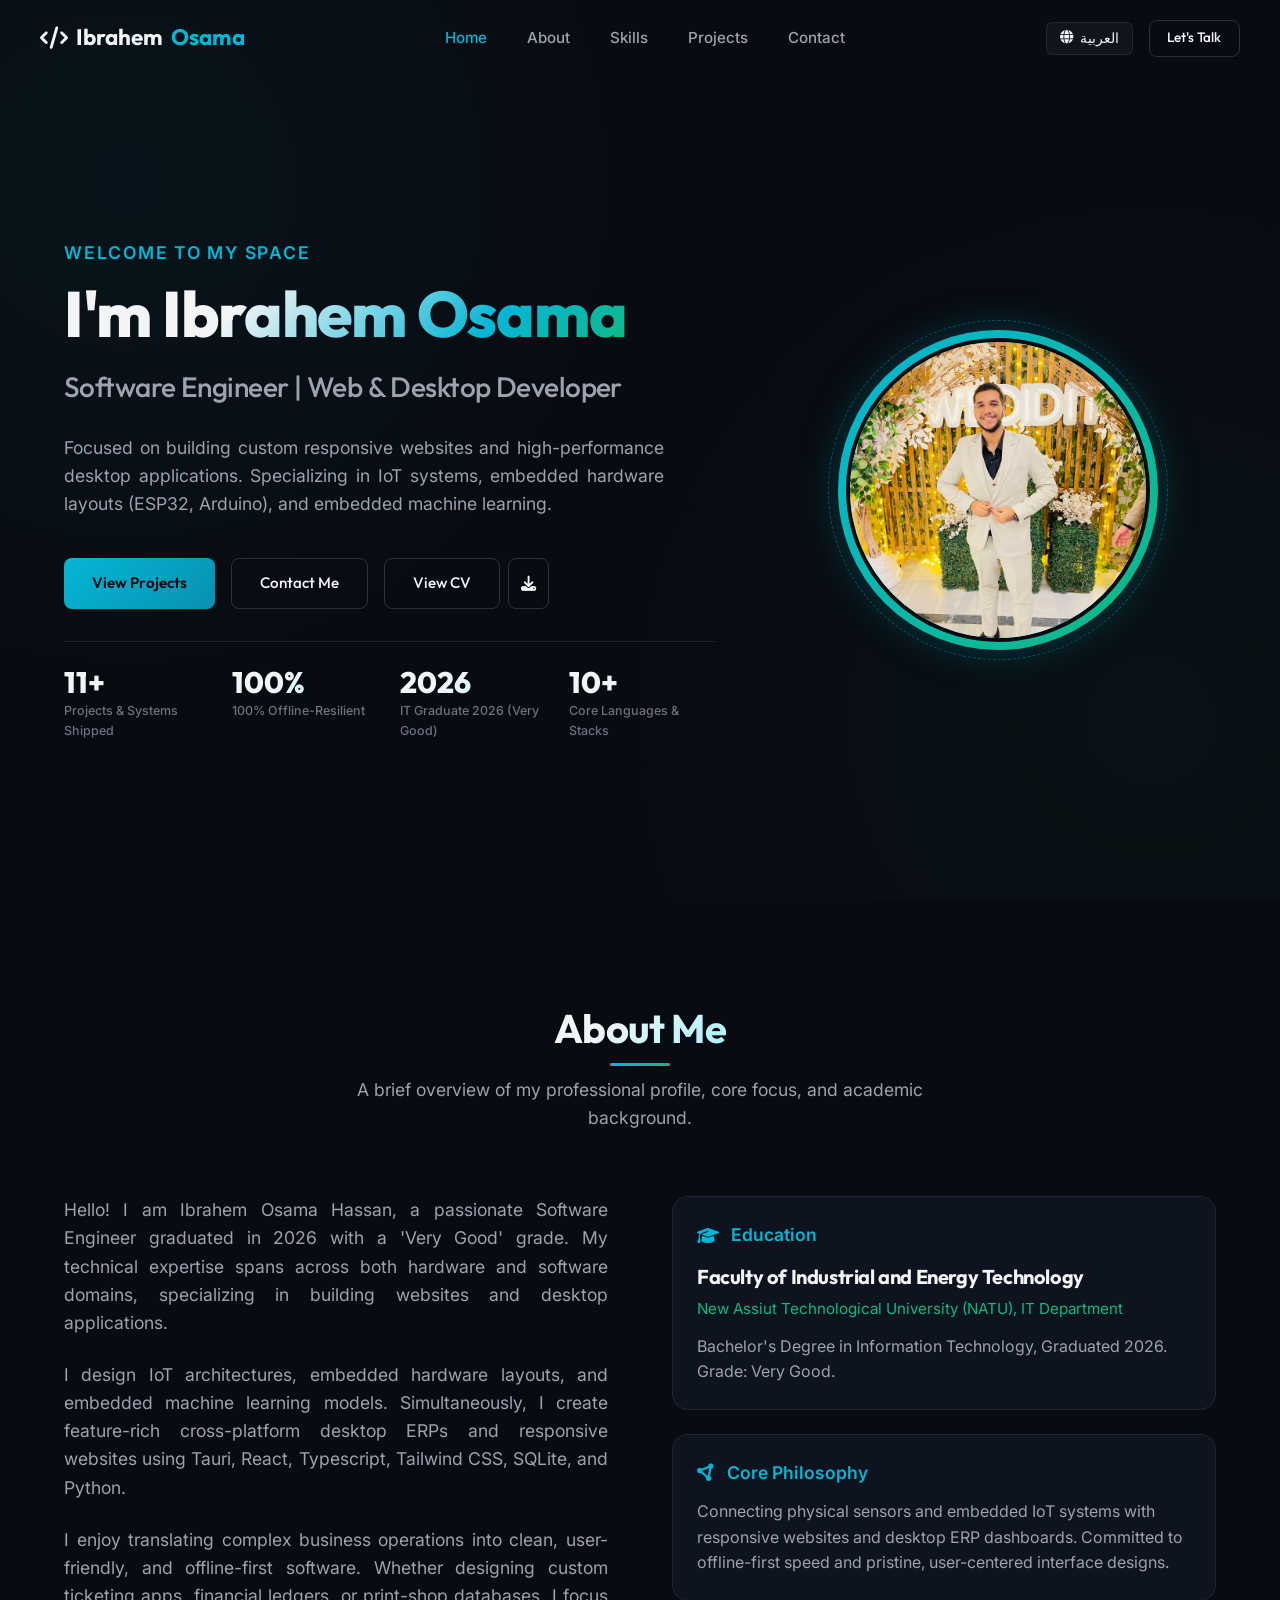
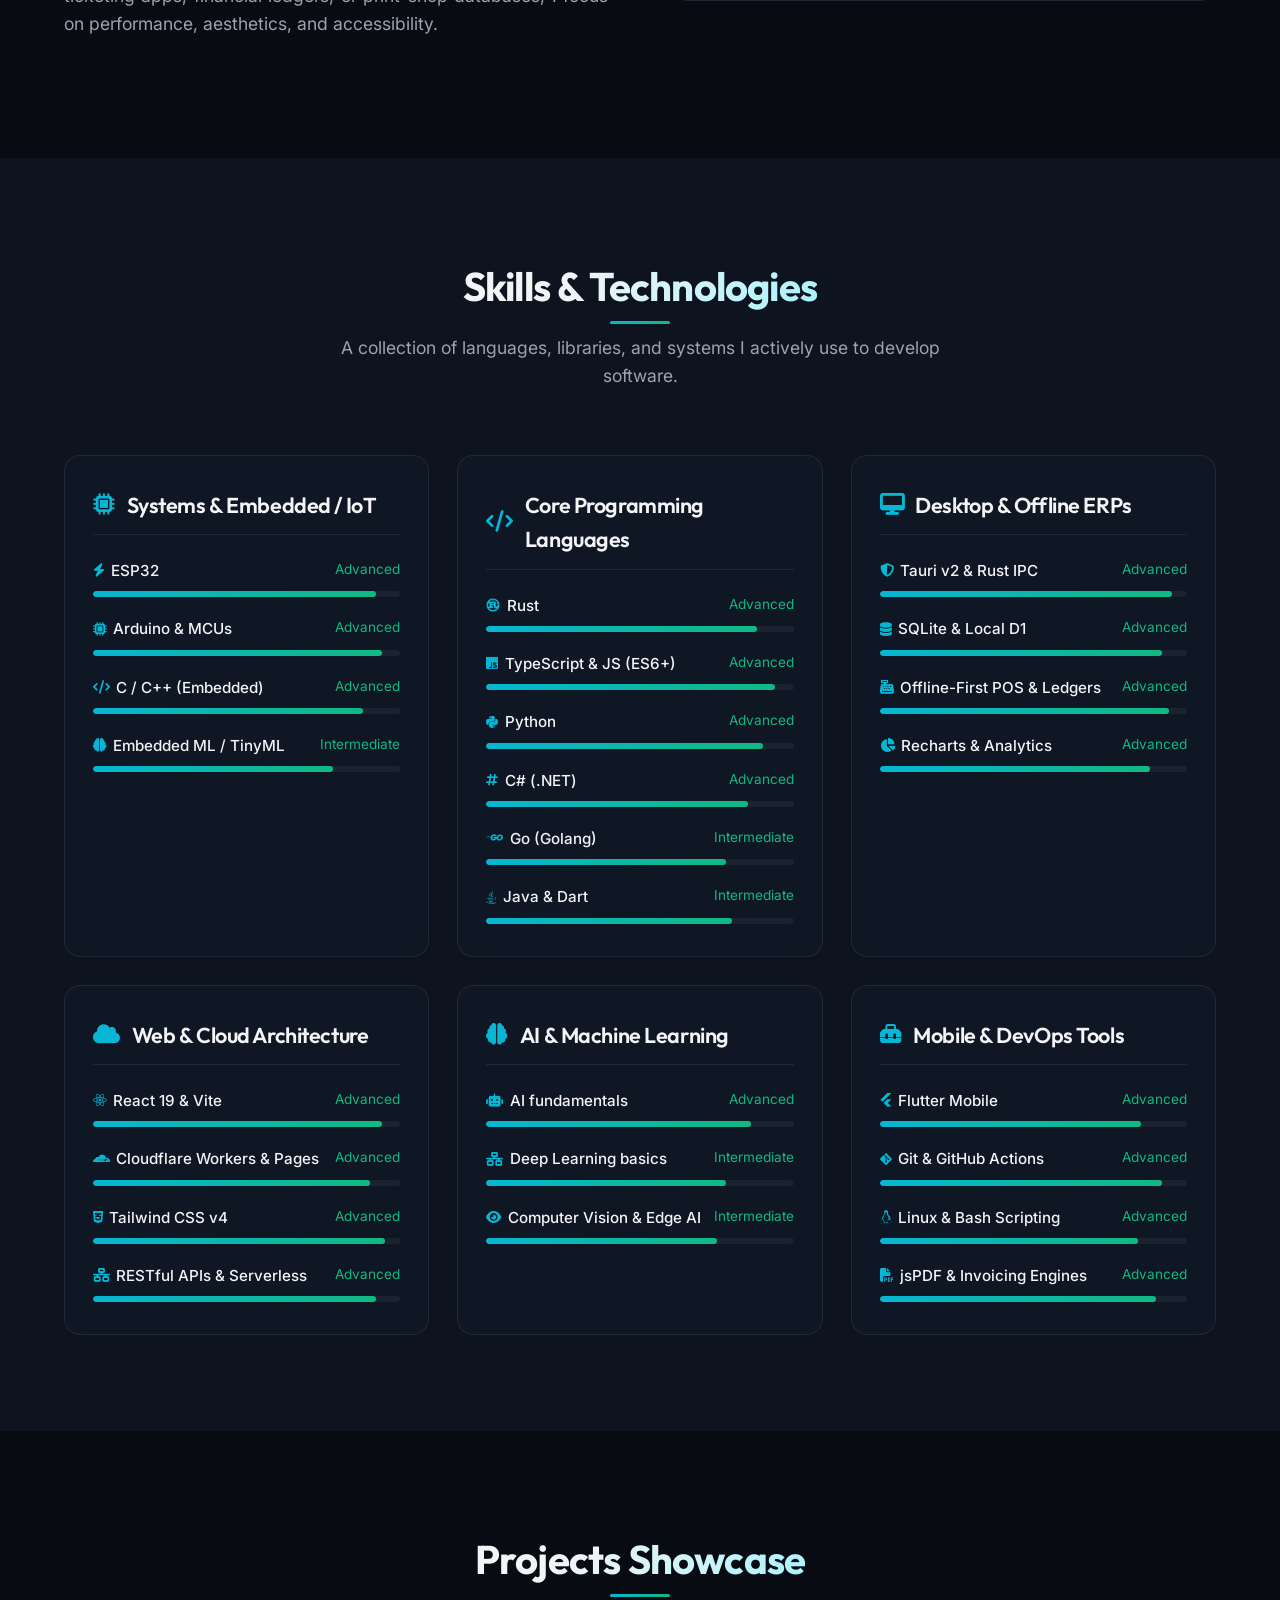
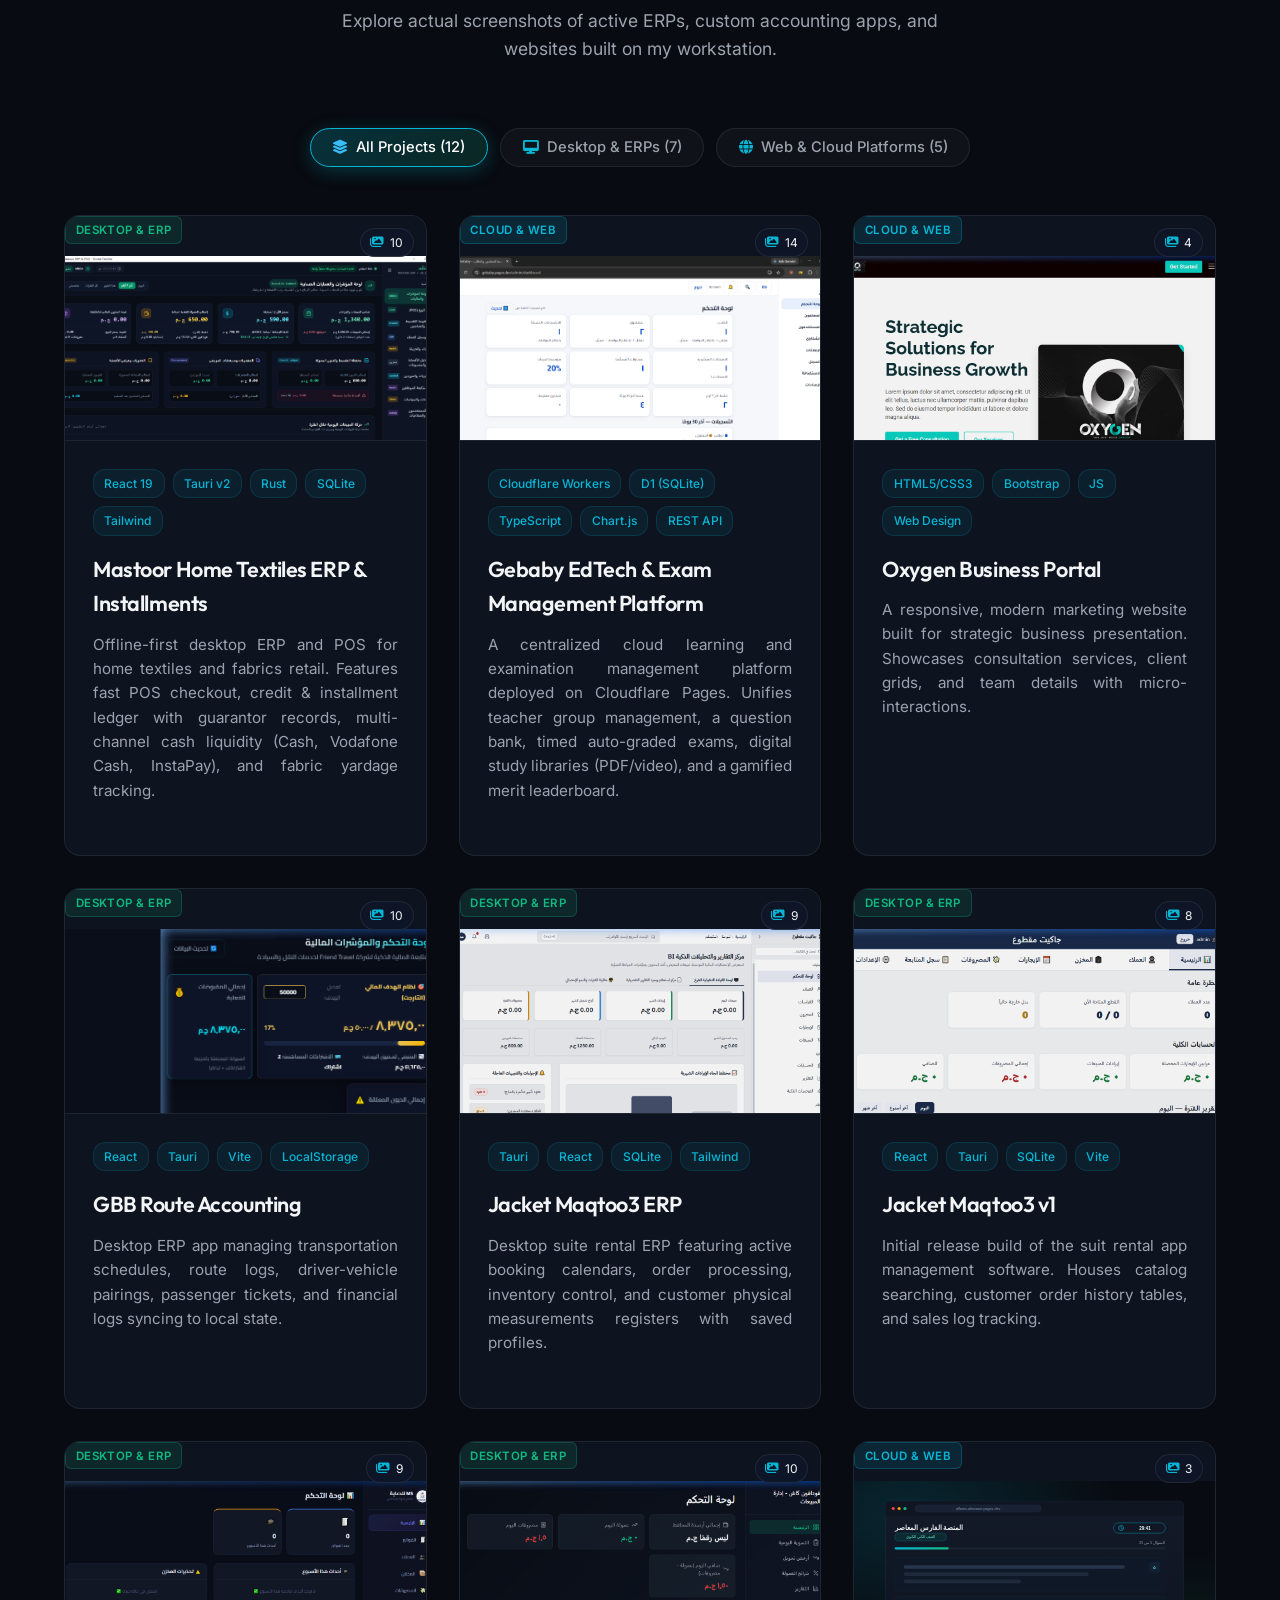
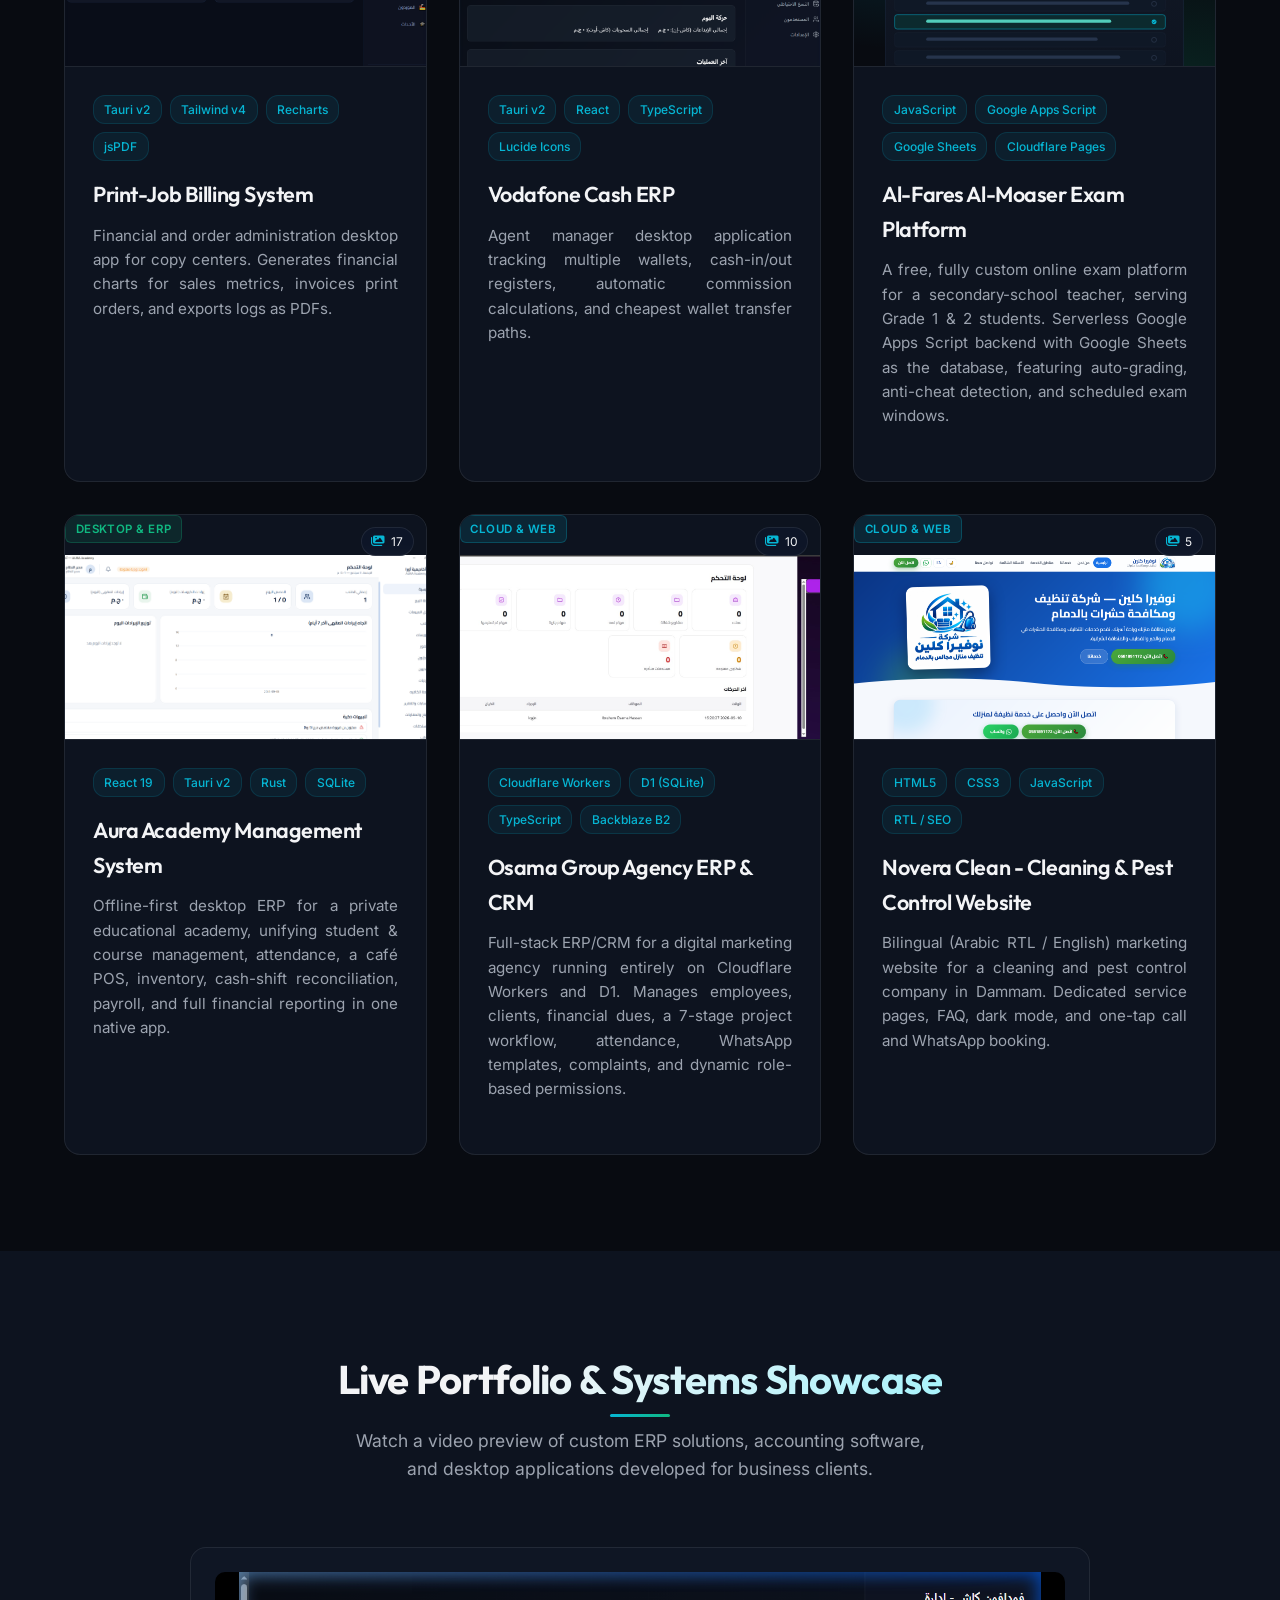
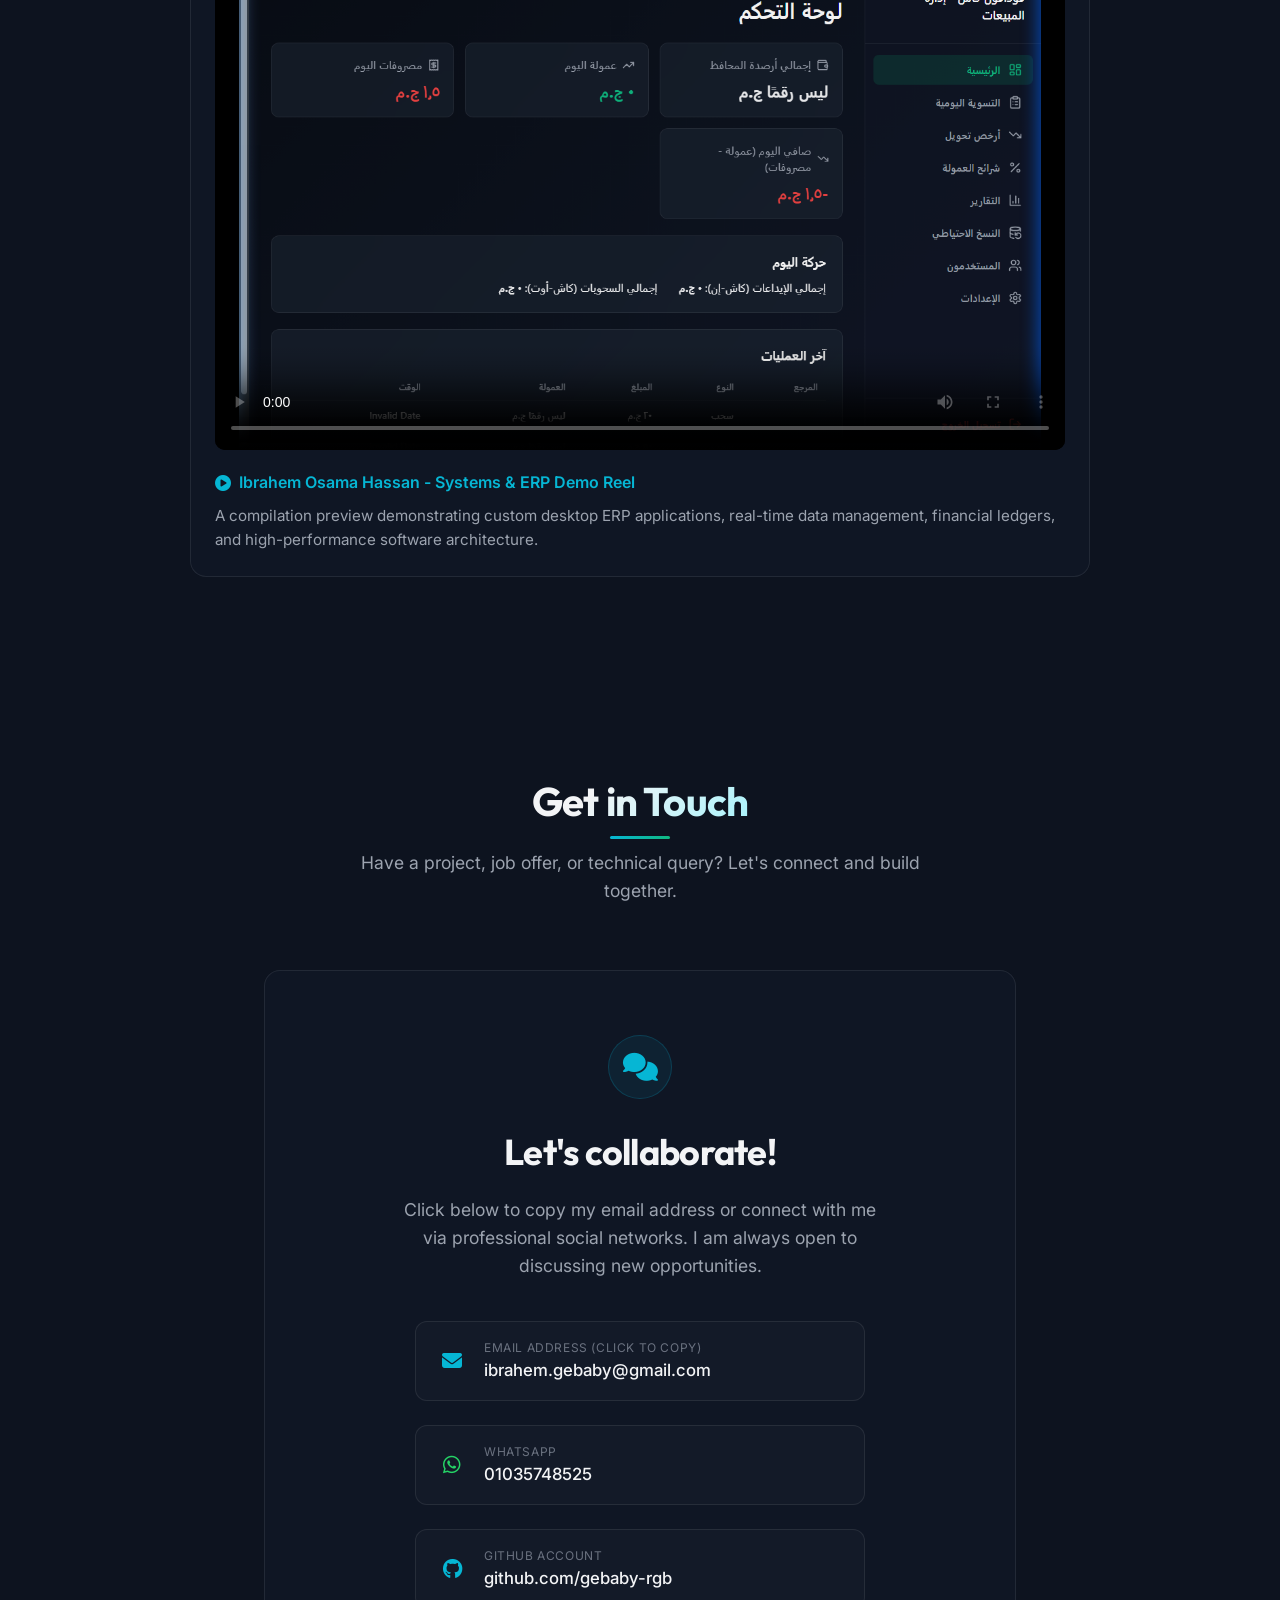
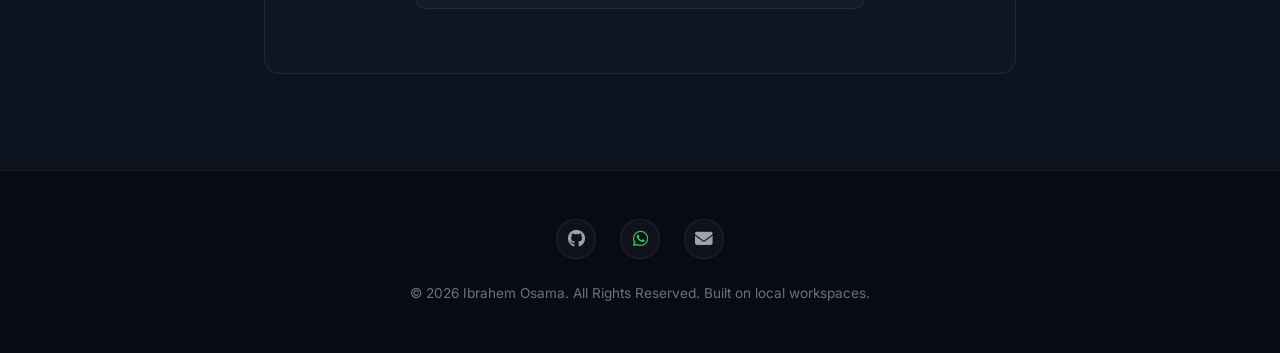
==== commit 7560dd60: "feat: add Novera Clean website project with detail page and screenshots Co-Authored-By: Claude Sonne" ====
--- a/index.html
+++ b/index.html
@@ -408,9 +408,9 @@
       </div>
 
       <div class="projects-filter-bar reveal">
-        <button class="filter-btn active" data-filter="all"><i class="fa-solid fa-layer-group"></i> <span data-i18n="filter_all">All Projects (11)</span></button>
+        <button class="filter-btn active" data-filter="all"><i class="fa-solid fa-layer-group"></i> <span data-i18n="filter_all">All Projects (12)</span></button>
         <button class="filter-btn" data-filter="desktop"><i class="fa-solid fa-desktop"></i> <span data-i18n="filter_desktop">Desktop & ERPs (7)</span></button>
-        <button class="filter-btn" data-filter="web"><i class="fa-solid fa-globe"></i> <span data-i18n="filter_web">Web & Cloud Platforms (4)</span></button>
+        <button class="filter-btn" data-filter="web"><i class="fa-solid fa-globe"></i> <span data-i18n="filter_web">Web & Cloud Platforms (5)</span></button>
       </div>
 
       <div class="projects-grid">
@@ -720,6 +720,34 @@
             <h3 class="project-card-title" data-i18n="project_agency_title">Osama Group Agency ERP & CRM</h3>
             <p class="project-description" data-i18n="project_agency_desc">
               Full-stack ERP/CRM for a digital marketing agency running entirely on Cloudflare Workers and D1. Manages employees, clients, financial dues, a 7-stage project workflow, attendance, WhatsApp templates, complaints, and dynamic role-based permissions.
+            </p>
+          </div>
+        </div>
+
+        <!-- Project 12: Novera Clean Website -->
+        <div class="project-card glass-card reveal" data-category="web">
+          <div class="project-img-wrapper">
+            <span class="project-category-badge badge-web" data-i18n="category_badge_web">Cloud & Web</span>
+            <div class="media-badge"><i class="fa-solid fa-images"></i> 5</div>
+            <img src="assets/images/novera/novera-ar-home.png" alt="Novera Clean Website Preview" class="project-img" loading="lazy">
+            <div class="project-overlay">
+              <div class="project-meta-links">
+                <a href="project.html?id=novera-clean" class="btn btn-primary" style="width: 100%; font-size: 0.8rem; padding: 0.5rem 0.75rem;" data-i18n="project_btn_details">
+                  <i class="fa-solid fa-circle-info"></i> View Details
+                </a>
+              </div>
+            </div>
+          </div>
+          <div class="project-body">
+            <div class="project-tags">
+              <span class="project-tag">HTML5</span>
+              <span class="project-tag">CSS3</span>
+              <span class="project-tag">JavaScript</span>
+              <span class="project-tag">RTL / SEO</span>
+            </div>
+            <h3 class="project-card-title" data-i18n="project_novera_title">Novera Clean - Cleaning & Pest Control Website</h3>
+            <p class="project-description" data-i18n="project_novera_desc">
+              Bilingual (Arabic RTL / English) marketing website for a cleaning and pest control company in Dammam. Dedicated service pages, FAQ, dark mode, and one-tap call and WhatsApp booking.
             </p>
           </div>
         </div>
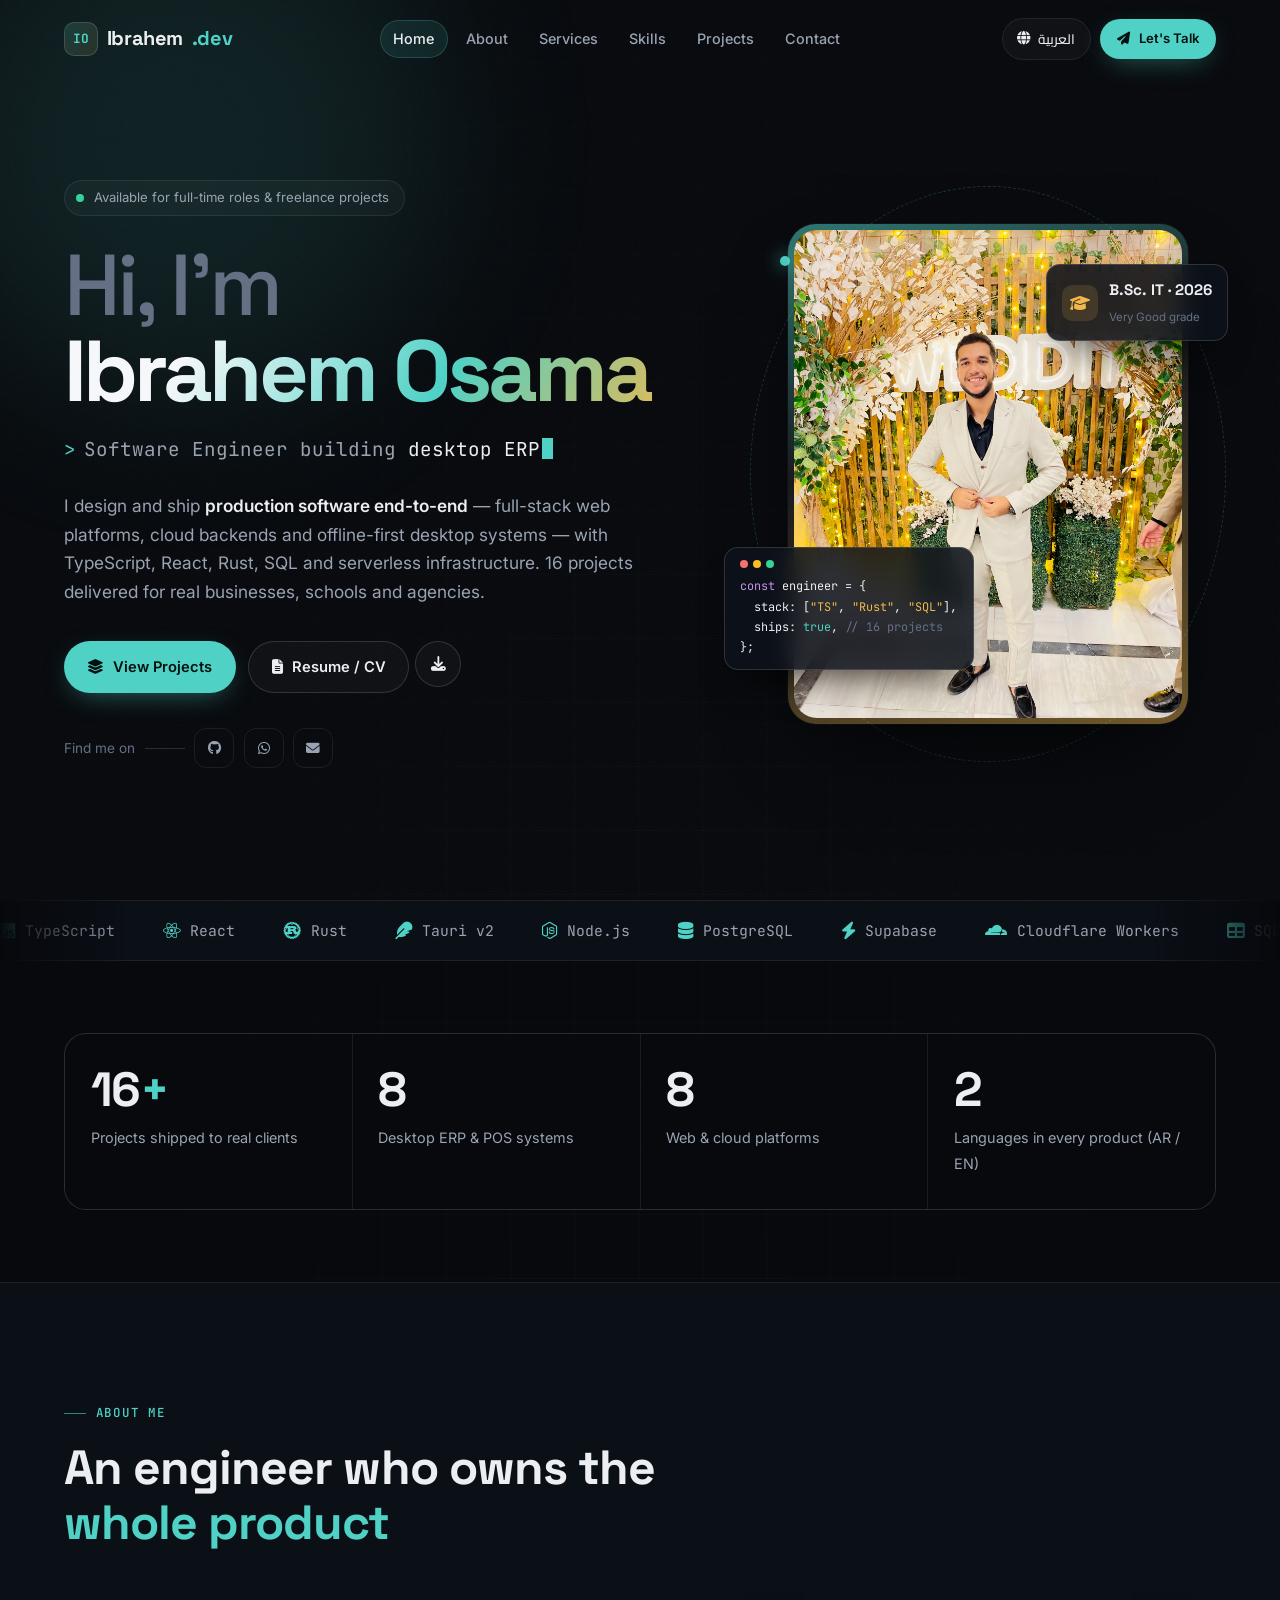
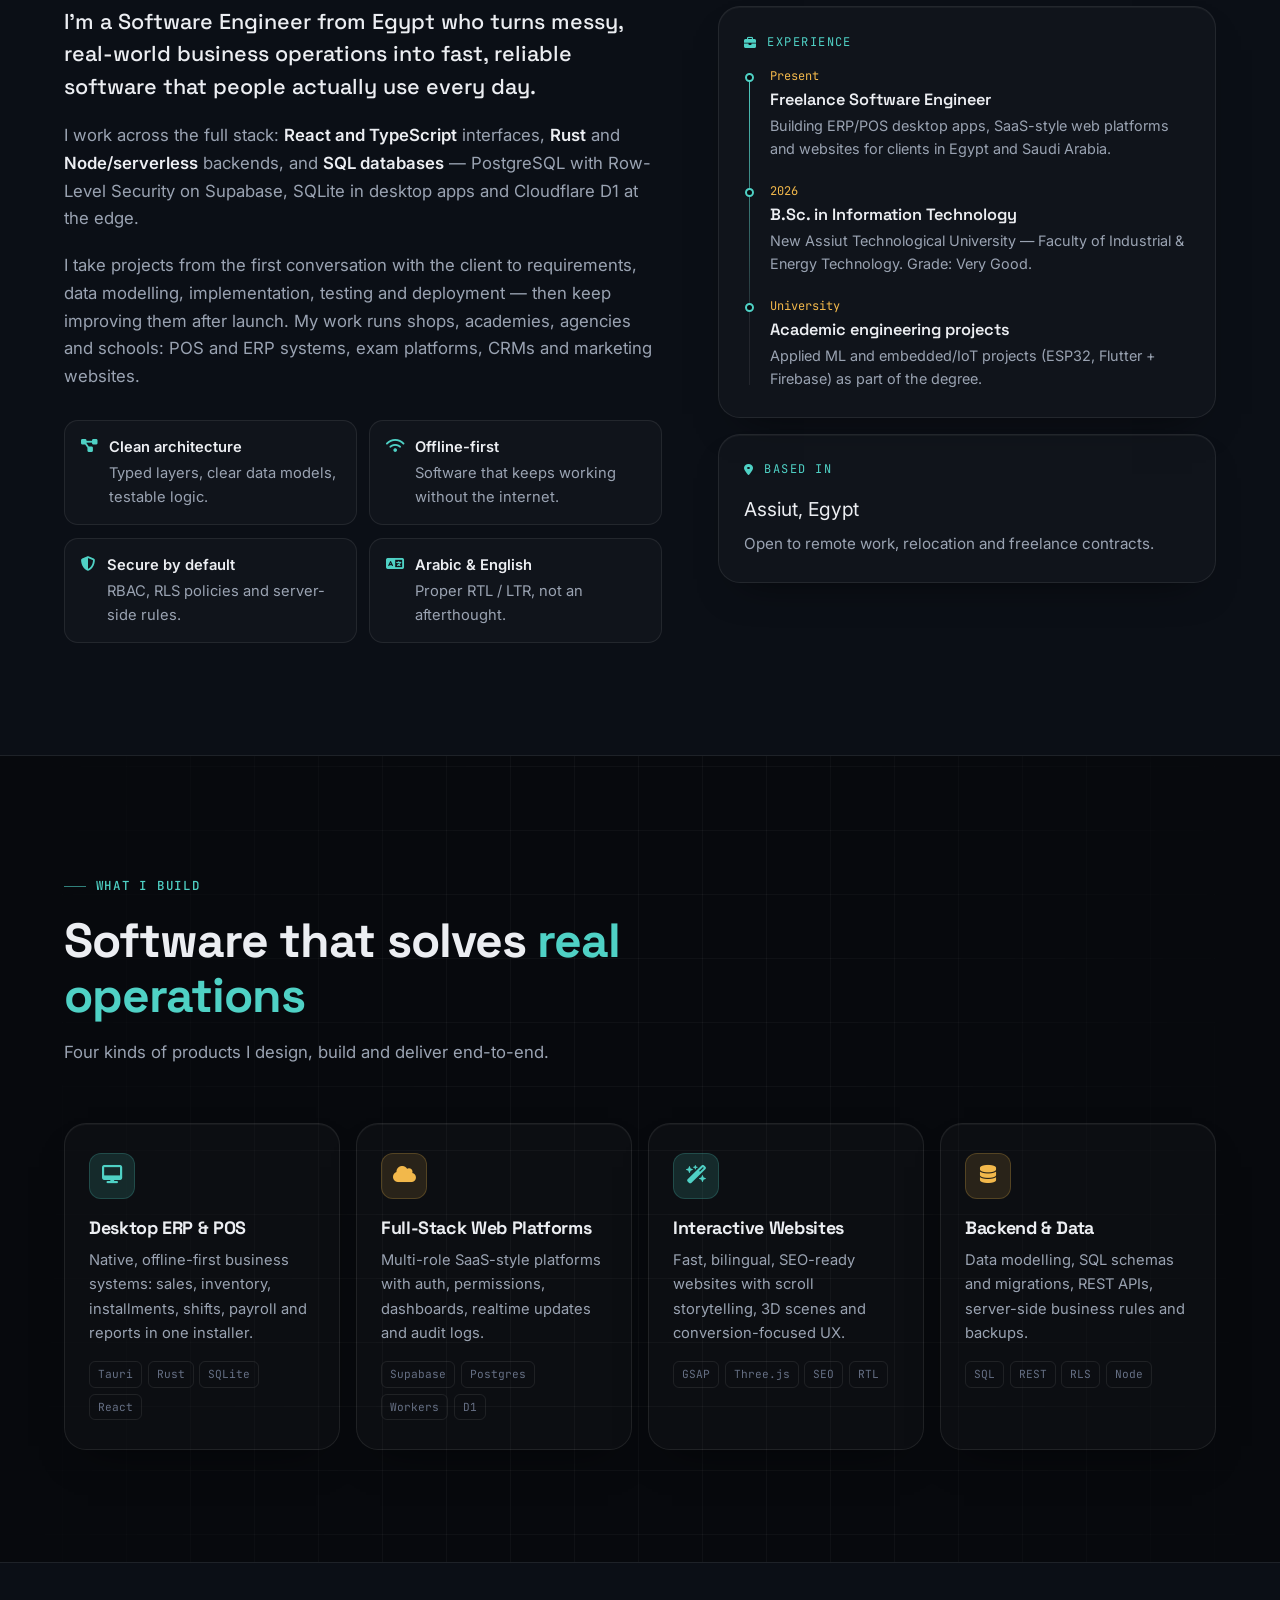
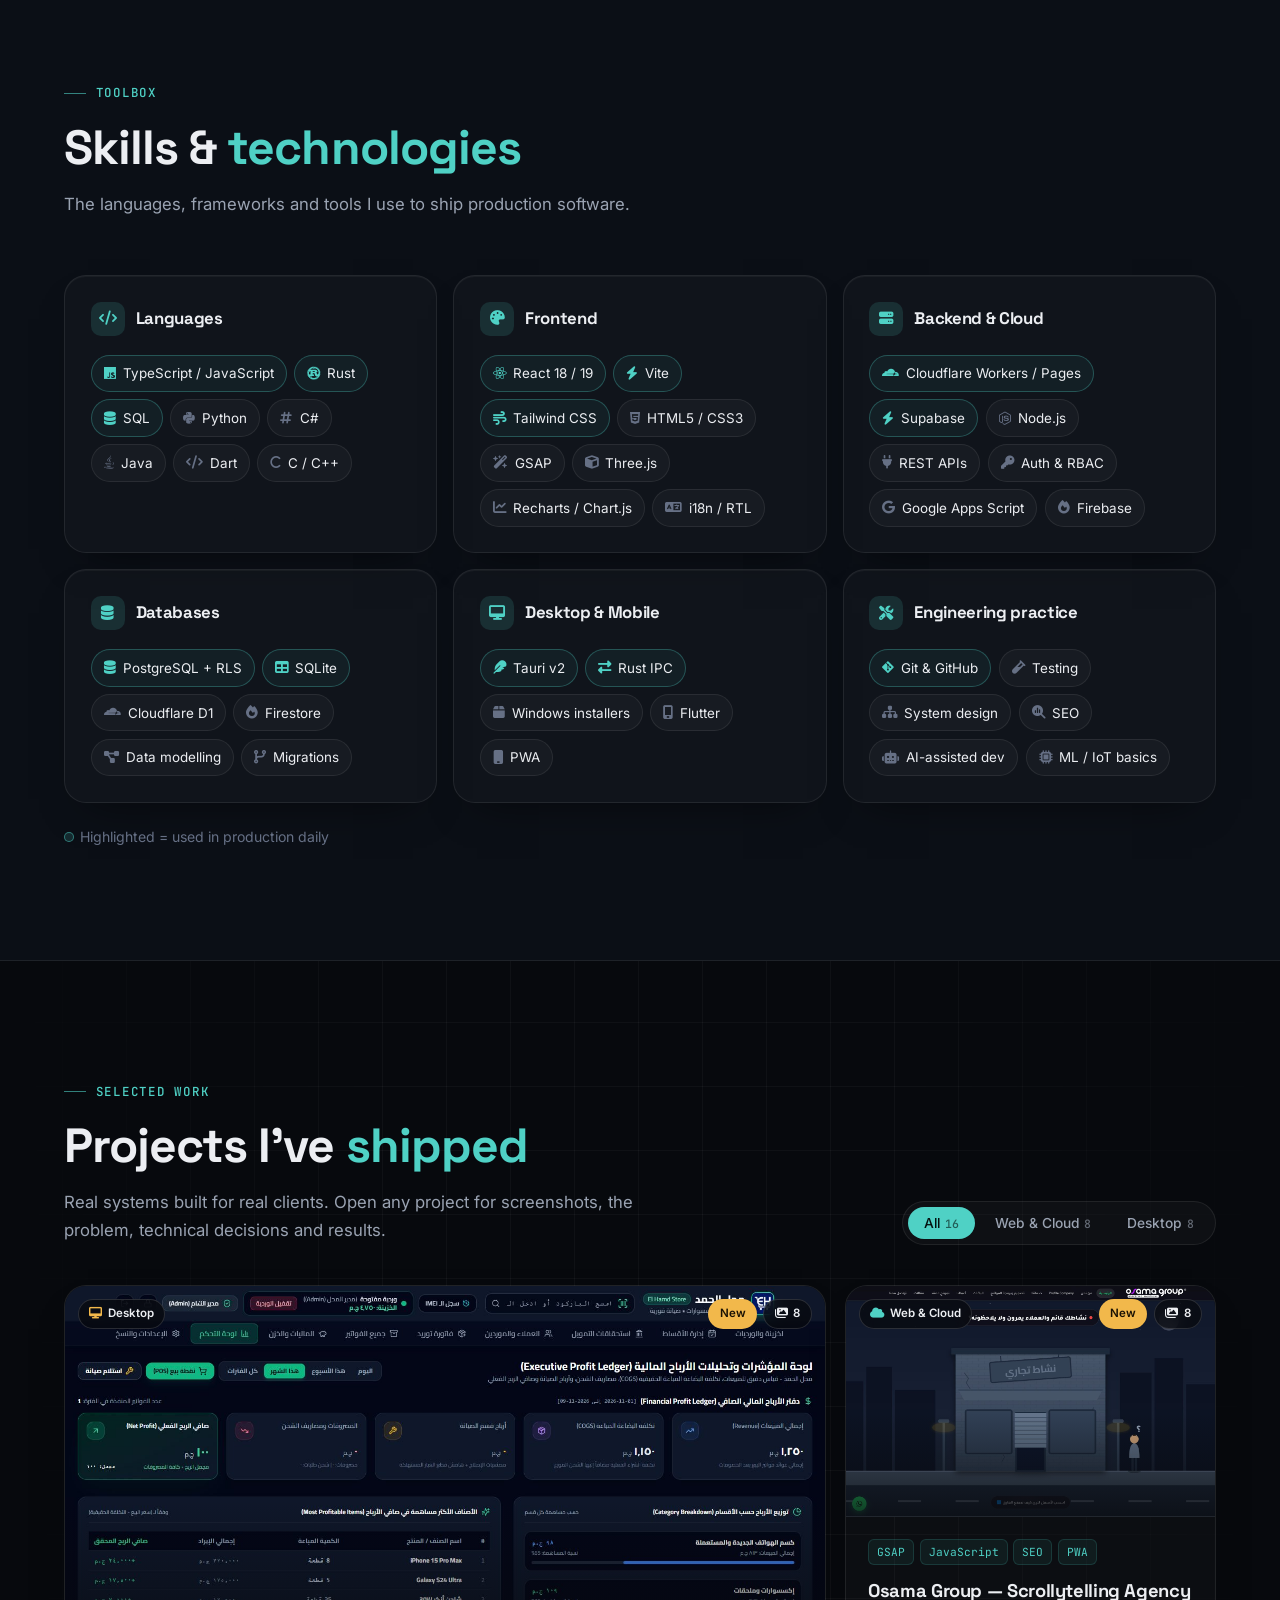
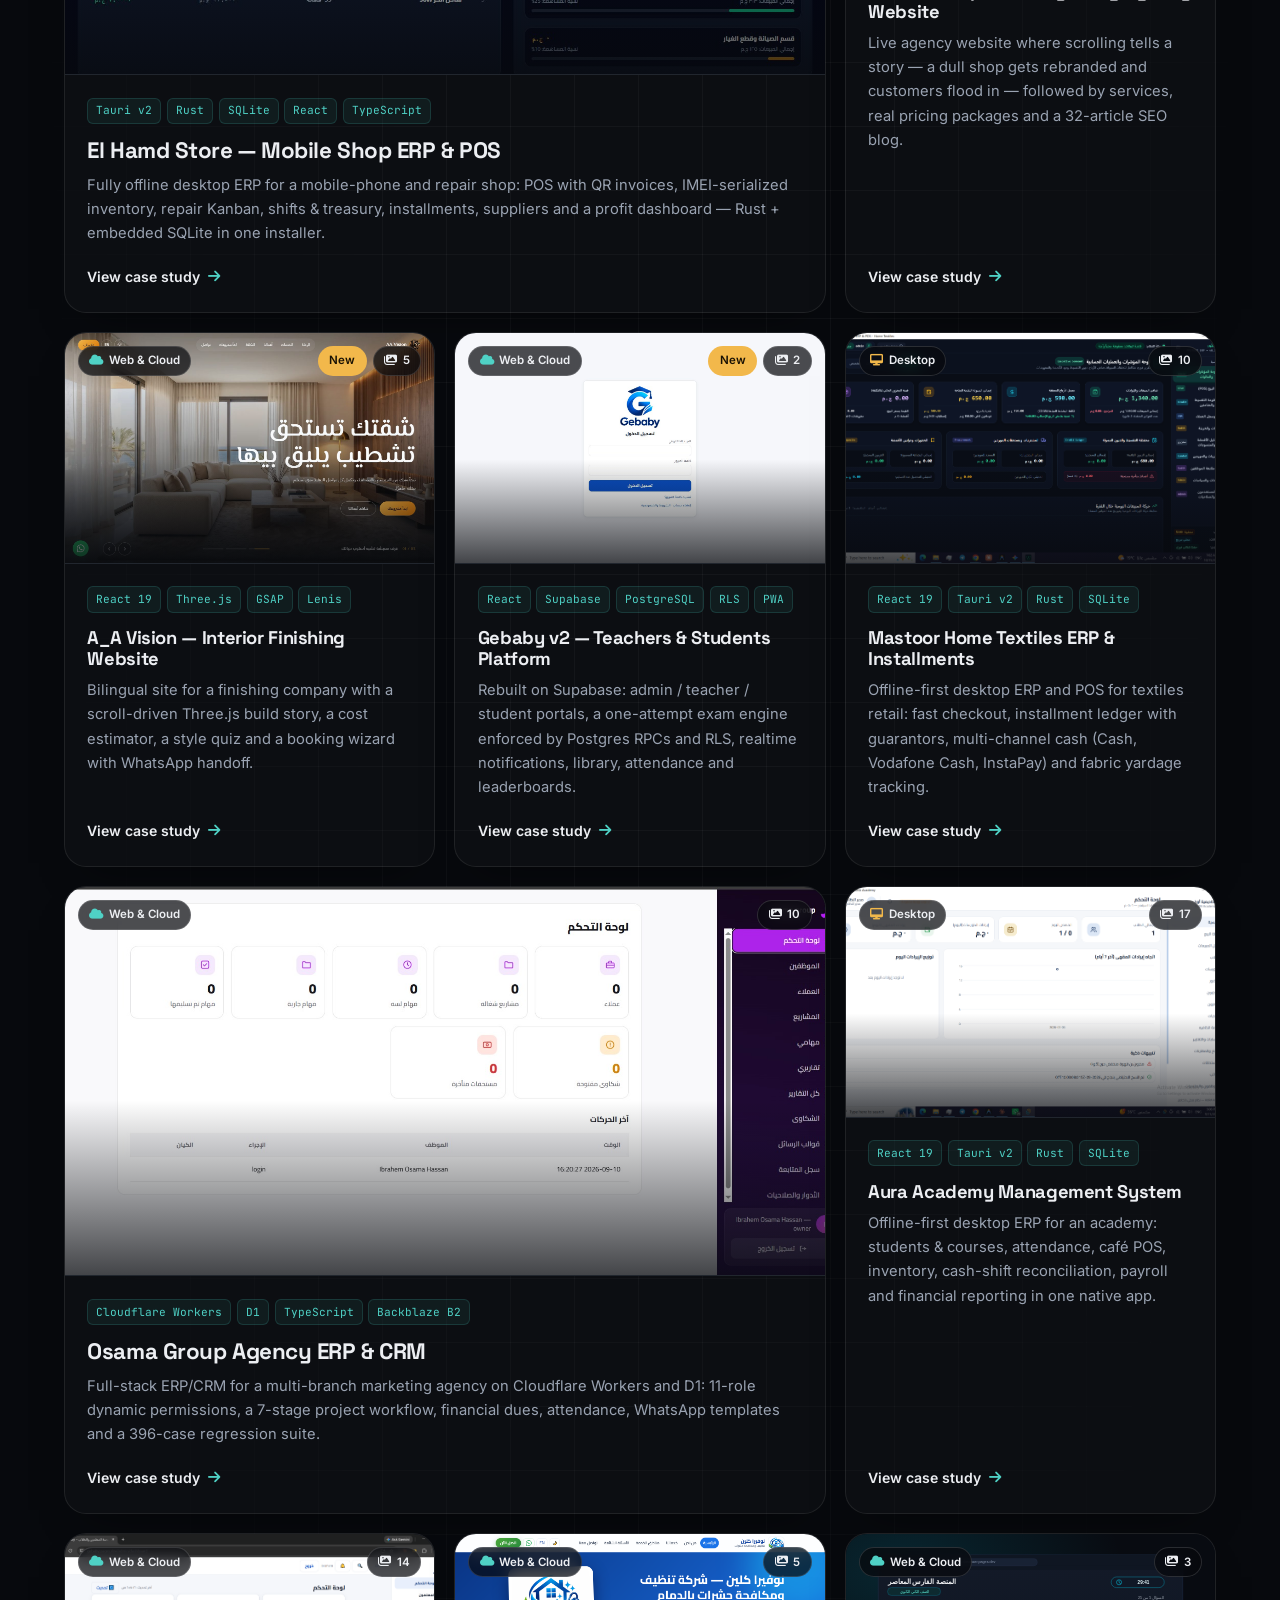
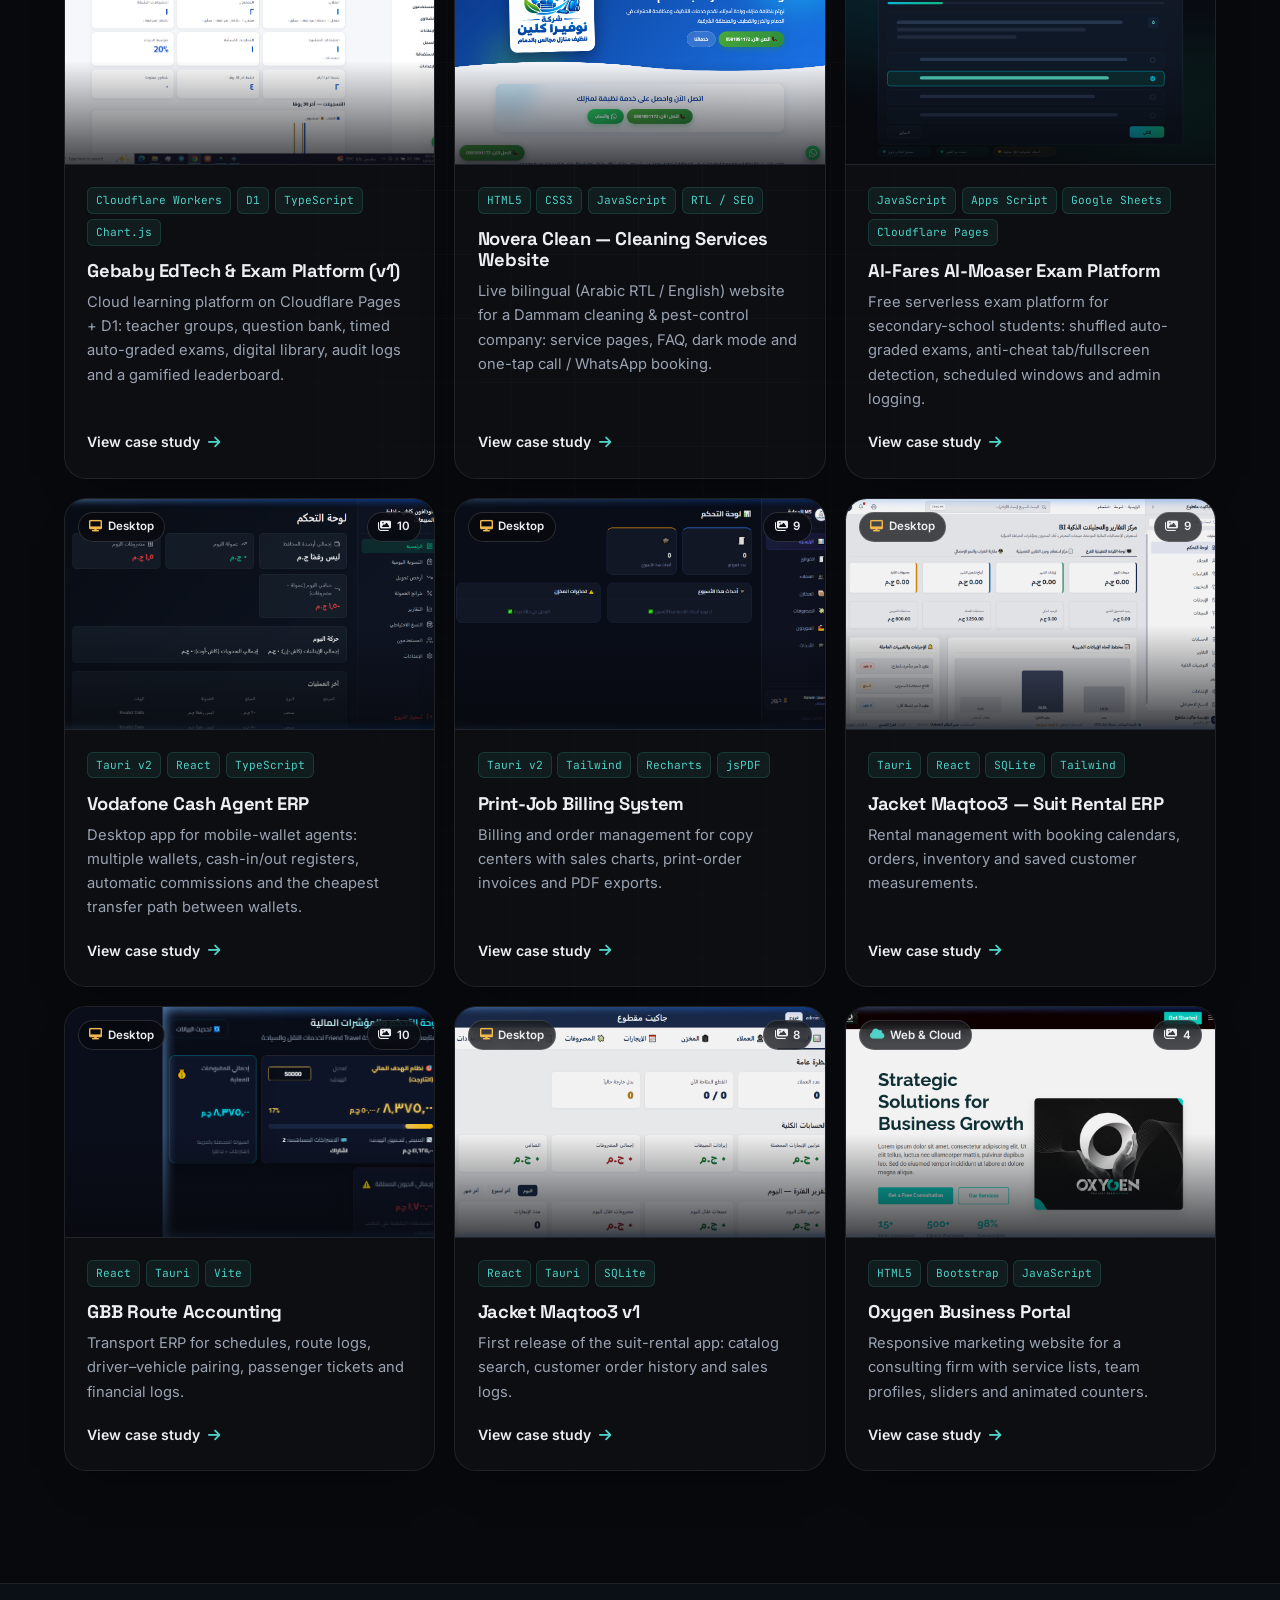
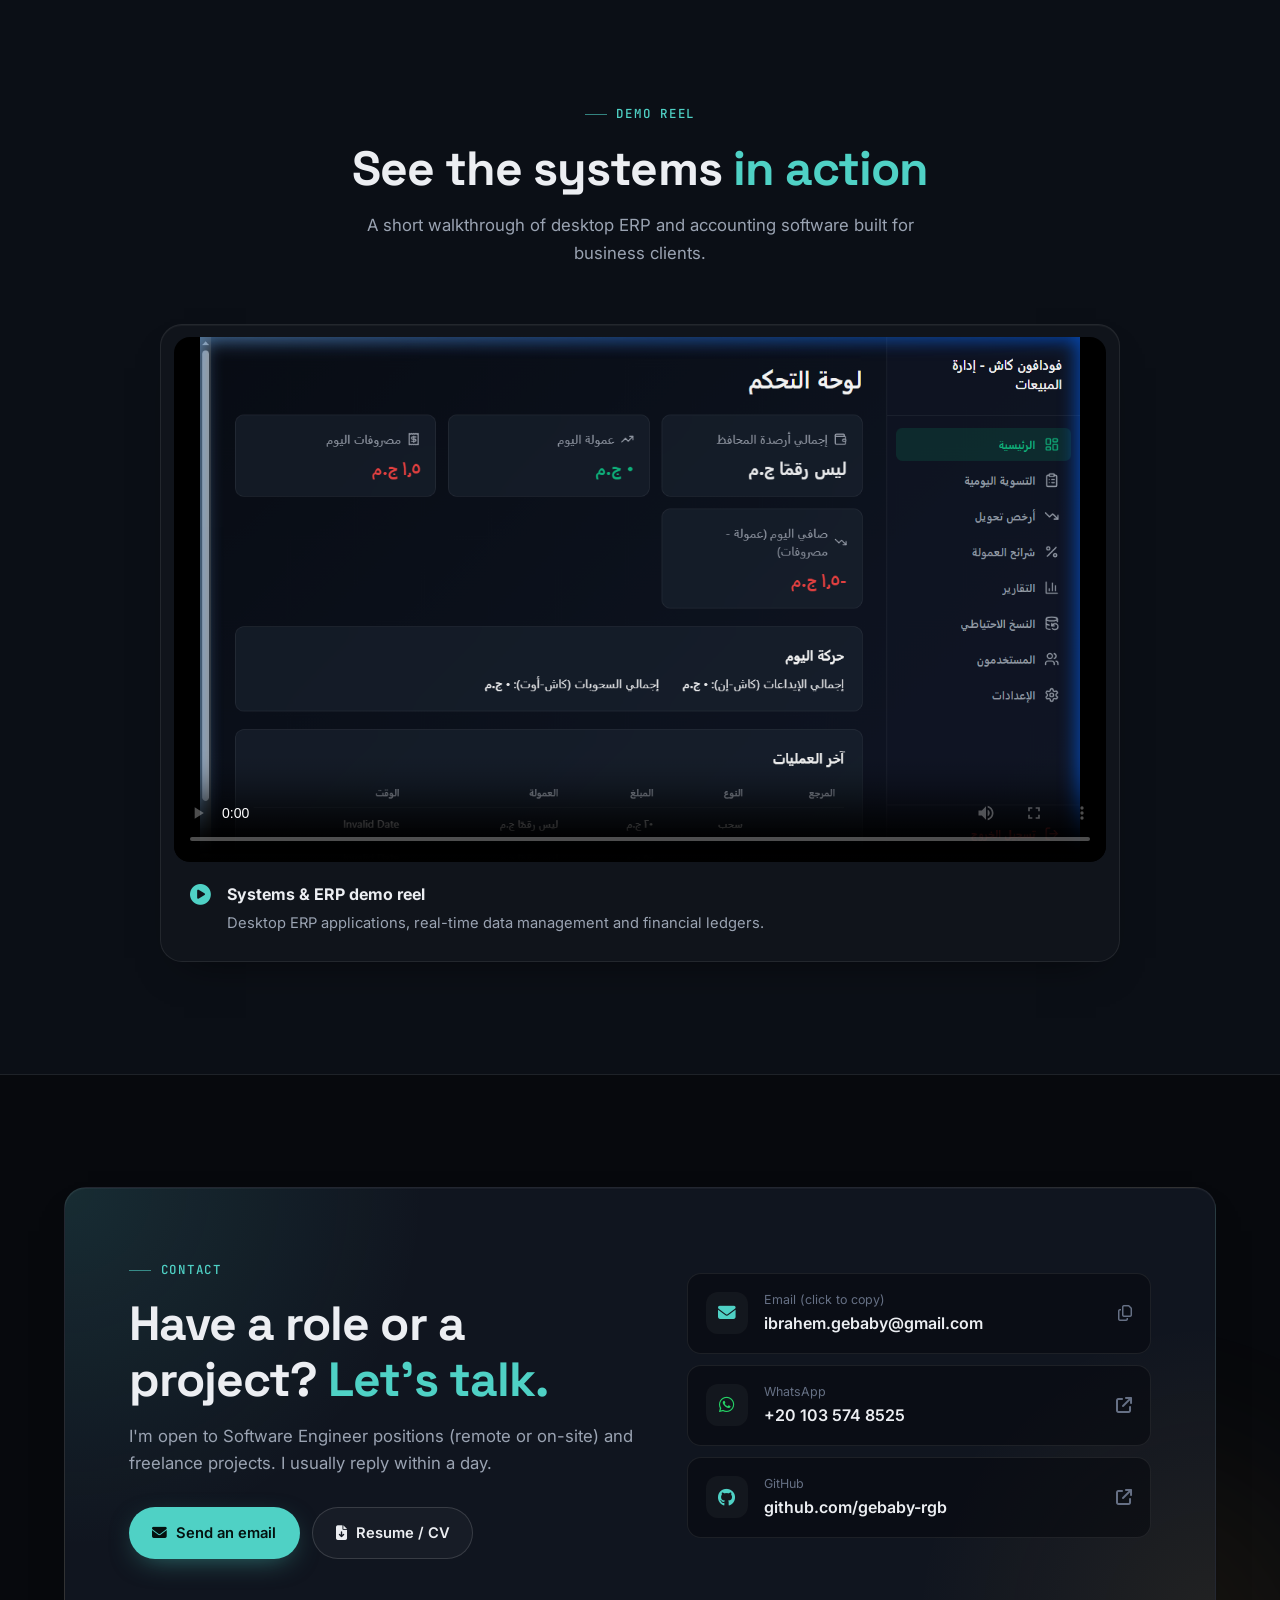
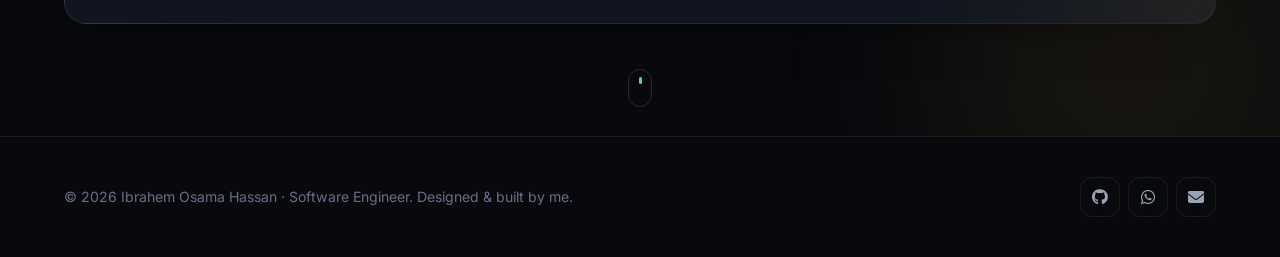
==== commit b8978b66: "feat: redesign portfolio, add 4 new projects, rewrite CV as Software Engineer - New projects with sc" ====
--- a/index.html
+++ b/index.html
@@ -1,860 +1,421 @@
 <!DOCTYPE html>
-<html lang="en">
+<html lang="en" class="no-js">
 <head>
   <meta charset="UTF-8">
   <meta name="viewport" content="width=device-width, initial-scale=1.0">
-  <title>Ibrahem Osama Hassan | Software Engineer Portfolio</title>
-  <meta name="description" content="Professional portfolio of Ibrahem Osama Hassan, a Software Engineer graduated 2026. Specializing in Web Design, Desktop Applications (ERP), IoT systems, embedded hardware, and embedded ML.">
-  <meta name="keywords" content="Ibrahem Osama Hassan, Software Engineer, Portfolio, Web Developer, Desktop Apps, Tauri, React, SQLite, IoT, Embedded Systems, ESP32, Arduino">
+  <title>Ibrahem Osama Hassan | Software Engineer</title>
+  <meta name="description" content="Ibrahem Osama Hassan — Software Engineer building full-stack web platforms, cloud systems and offline-first desktop ERPs with TypeScript, React, Rust, Tauri, SQL and Cloudflare / Supabase.">
+  <meta name="keywords" content="Ibrahem Osama Hassan, Software Engineer, Full-Stack Developer, React, TypeScript, Rust, Tauri, SQLite, PostgreSQL, Supabase, Cloudflare Workers, Portfolio, Egypt">
   <meta name="author" content="Ibrahem Osama Hassan">
-
-  <!-- Favicon -->
+  <meta name="theme-color" content="#07090D">
+  <meta property="og:title" content="Ibrahem Osama Hassan | Software Engineer">
+  <meta property="og:description" content="Full-stack web platforms, cloud systems and offline-first desktop software — 16 shipped projects.">
+  <meta property="og:image" content="assets/images/profile.jpg">
+  <meta property="og:type" content="website">
+
   <link rel="icon" type="image/png" href="assets/images/profile.jpg">
-
-  <!-- Font Awesome Icons -->
   <link rel="stylesheet" href="https://cdnjs.cloudflare.com/ajax/libs/font-awesome/6.4.0/css/all.min.css">
-
-  <!-- Custom Stylesheet -->
   <link rel="stylesheet" href="css/style.css">
+  <script>document.documentElement.classList.remove('no-js');</script>
 </head>
 <body>
-
-  <!-- Navigation Header -->
+  <div class="scroll-progress" aria-hidden="true"></div>
+
+  <!-- Header -->
   <header>
     <div class="container navbar">
-      <a href="#home" class="logo" dir="ltr">
-        <i class="fa-solid fa-code"></i> Ibrahem<span>Osama</span>
+      <a href="#home" class="logo" dir="ltr" aria-label="Ibrahem Osama — home">
+        <span class="logo-mark">IO</span> Ibrahem<span>.dev</span>
       </a>
 
-      <nav class="nav-links">
+      <nav class="nav-links" aria-label="Main">
         <a href="#home" class="active" data-i18n="nav_home">Home</a>
         <a href="#about" data-i18n="nav_about">About</a>
+        <a href="#services" data-i18n="nav_services">Services</a>
         <a href="#skills" data-i18n="nav_skills">Skills</a>
         <a href="#projects" data-i18n="nav_projects">Projects</a>
         <a href="#contact" data-i18n="nav_contact">Contact</a>
       </nav>
 
       <div class="nav-actions">
-        <!-- Language Switcher Button -->
         <button class="lang-switcher" aria-label="Change language">
           <i class="fa-solid fa-globe"></i> <span>العربية</span>
         </button>
-
-        <a href="#contact" class="btn btn-outline" data-i18n="nav_talk" style="padding: 0.4rem 1.1rem; font-size: 0.85rem;">
-          <i class="fa-solid fa-paper-plane"></i> Let's Talk
-        </a>
-
-        <button class="mobile-toggle" aria-label="Toggle Navigation Menu">
-          <span></span>
-          <span></span>
-          <span></span>
+        <a href="#contact" class="btn btn-primary btn-sm btn-talk"><i class="fa-solid fa-paper-plane"></i> <span data-i18n="nav_talk">Let's Talk</span></a>
+        <button class="mobile-toggle" aria-label="Toggle navigation menu" aria-expanded="false">
+          <span></span><span></span><span></span>
         </button>
       </div>
     </div>
   </header>
 
-  <!-- Hero Section -->
+  <main>
+  <!-- Hero -->
   <section id="home" class="hero">
+    <div class="hero-bg" aria-hidden="true">
+      <div class="hero-grid"></div>
+      <div class="hero-glow g1"></div>
+      <div class="hero-glow g2"></div>
+    </div>
+
     <div class="container hero-wrapper">
-      <div class="hero-content reveal">
-        <span class="hero-welcome" data-i18n="hero_welcome">Welcome to my space</span>
-        <h1 class="hero-title">
-          <span data-i18n="hero_title_prefix">I'm </span><span class="hero-name">Ibrahem Osama</span>
+      <div class="hero-content">
+        <div class="status-pill reveal"><span class="status-dot"></span> <span data-i18n="hero_status">Available for full-time roles & freelance projects</span></div>
+
+        <h1 class="hero-title reveal" style="--d:.08s">
+          <span class="line muted" data-i18n="hero_hi">Hi, I'm</span>
+          <span class="line hero-name" data-i18n="hero_name">Ibrahem Osama</span>
         </h1>
-        <h2 class="hero-tagline" data-i18n="hero_tagline">Software Engineer | Web & Desktop Developer</h2>
-        <p class="hero-description" data-i18n="hero_desc">
-          Focused on building custom responsive websites and high-performance desktop applications. Specializing in IoT systems, embedded hardware layouts (ESP32, Arduino), and embedded machine learning.
+
+        <p class="hero-role reveal" style="--d:.16s" aria-live="polite">
+          <span class="prompt">&gt;</span><span data-i18n="hero_role_prefix">Software Engineer building</span> <span class="typed"></span><span class="caret" aria-hidden="true"></span>
         </p>
-        <div class="hero-actions">
-          <a href="#projects" class="btn btn-primary" data-i18n="hero_btn_projects">
-            <i class="fa-solid fa-briefcase"></i> View Projects
-          </a>
-          <a href="#contact" class="btn btn-outline" data-i18n="hero_btn_contact">
-            <i class="fa-solid fa-envelope"></i> Contact Me
-          </a>
+
+        <p class="hero-description reveal" style="--d:.24s" data-i18n="hero_desc">
+          I design and ship <strong>production software end-to-end</strong> — full-stack web platforms, cloud backends and offline-first desktop systems — with TypeScript, React, Rust, SQL and serverless infrastructure. 16 projects delivered for real businesses, schools and agencies.
+        </p>
+
+        <div class="hero-actions reveal" style="--d:.32s">
+          <a href="#projects" class="btn btn-primary"><i class="fa-solid fa-layer-group"></i> <span data-i18n="hero_btn_projects">View Projects</span></a>
           <div class="cv-btn-group">
-            <a href="assets/cv/Ibrahem_Osama_Hassan_CV.pdf" target="_blank" rel="noopener" class="btn btn-outline" data-i18n="hero_btn_cv">
-              <i class="fa-solid fa-file-lines"></i> View CV
-            </a>
-            <a href="assets/cv/Ibrahem_Osama_Hassan_CV.pdf" download class="btn btn-outline btn-icon" id="cv-download-btn" title="Download CV (PDF)" aria-label="Download CV (PDF)">
-              <i class="fa-solid fa-download"></i>
-            </a>
-          </div>
-        </div>
-
-        <!-- Quick Stats Ribbon -->
-        <div class="hero-stats-grid">
-          <div class="stat-item">
-            <span class="stat-number">11+</span>
-            <span class="stat-label" data-i18n="stat_projects">Projects & Systems Shipped</span>
-          </div>
-          <div class="stat-item">
-            <span class="stat-number">100%</span>
-            <span class="stat-label" data-i18n="stat_offline">Offline-Resilient Systems</span>
-          </div>
-          <div class="stat-item">
-            <span class="stat-number">2026</span>
-            <span class="stat-label" data-i18n="stat_degree">IT Graduate (Very Good)</span>
-          </div>
-          <div class="stat-item">
-            <span class="stat-number">10+</span>
-            <span class="stat-label" data-i18n="stat_languages">Core Languages & Stacks</span>
-          </div>
-        </div>
-      </div>
-
-      <div class="hero-illustration reveal">
+            <a href="assets/cv/Ibrahem_Osama_Hassan_CV.pdf" target="_blank" rel="noopener" class="btn btn-outline"><i class="fa-solid fa-file-lines"></i> <span data-i18n="hero_btn_cv">Resume / CV</span></a>
+            <a href="assets/cv/Ibrahem_Osama_Hassan_CV.pdf" download class="btn btn-outline btn-icon" id="cv-download-btn" title="Download CV (PDF)" aria-label="Download CV (PDF)"><i class="fa-solid fa-download"></i></a>
+          </div>
+        </div>
+
+        <div class="hero-socials reveal" style="--d:.4s">
+          <span data-i18n="hero_find">Find me on</span><span class="line-sep"></span>
+          <a href="https://github.com/gebaby-rgb" target="_blank" rel="noopener" class="social-link" aria-label="GitHub"><i class="fa-brands fa-github"></i></a>
+          <a href="https://wa.me/201035748525" target="_blank" rel="noopener" class="social-link" aria-label="WhatsApp"><i class="fa-brands fa-whatsapp"></i></a>
+          <a href="mailto:ibrahem.gebaby@gmail.com" class="social-link" aria-label="Email"><i class="fa-solid fa-envelope"></i></a>
+        </div>
+      </div>
+
+      <div class="hero-visual reveal" style="--d:.2s">
+        <div class="orbit" aria-hidden="true"></div>
         <div class="profile-frame">
-          <img src="assets/images/profile.jpg" alt="Ibrahem Osama Hassan" class="profile-img">
-        </div>
-      </div>
-    </div>
-  </section>
-
-  <!-- About Section -->
-  <section id="about" class="section">
+          <img src="assets/images/profile.jpg" alt="Ibrahem Osama Hassan" class="profile-img" width="400" height="500">
+        </div>
+        <div class="float-card code-card" aria-hidden="true">
+          <div class="dots"><i></i><i></i><i></i></div>
+          <div><span class="tok-k">const</span> engineer = {</div>
+          <div>&nbsp;&nbsp;stack: [<span class="tok-s">"TS"</span>, <span class="tok-s">"Rust"</span>, <span class="tok-s">"SQL"</span>],</div>
+          <div>&nbsp;&nbsp;ships: <span class="tok-f">true</span>, <span class="tok-c">// 16 projects</span></div>
+          <div>};</div>
+        </div>
+        <div class="float-card badge-card" aria-hidden="true">
+          <div class="ic"><i class="fa-solid fa-graduation-cap"></i></div>
+          <div><strong data-i18n="hero_badge_t">B.Sc. IT · 2026</strong><small data-i18n="hero_badge_s">Very Good grade</small></div>
+        </div>
+      </div>
+    </div>
+    <a href="#about" class="scroll-cue" aria-label="Scroll down"></a>
+  </section>
+
+  <!-- Tech marquee -->
+  <div class="marquee" aria-label="Technologies">
+    <div class="marquee-track">
+      <span class="marquee-item"><i class="fa-brands fa-js"></i> TypeScript</span>
+      <span class="marquee-item"><i class="fa-brands fa-react"></i> React</span>
+      <span class="marquee-item"><i class="fa-brands fa-rust"></i> Rust</span>
+      <span class="marquee-item"><i class="fa-solid fa-feather"></i> Tauri v2</span>
+      <span class="marquee-item"><i class="fa-brands fa-node-js"></i> Node.js</span>
+      <span class="marquee-item"><i class="fa-solid fa-database"></i> PostgreSQL</span>
+      <span class="marquee-item"><i class="fa-solid fa-bolt"></i> Supabase</span>
+      <span class="marquee-item"><i class="fa-brands fa-cloudflare"></i> Cloudflare Workers</span>
+      <span class="marquee-item"><i class="fa-solid fa-table"></i> SQLite / D1</span>
+      <span class="marquee-item"><i class="fa-brands fa-python"></i> Python</span>
+      <span class="marquee-item"><i class="fa-solid fa-hashtag"></i> C#</span>
+      <span class="marquee-item"><i class="fa-solid fa-wind"></i> Tailwind CSS</span>
+      <span class="marquee-item"><i class="fa-solid fa-cube"></i> Three.js</span>
+      <span class="marquee-item"><i class="fa-solid fa-wand-magic-sparkles"></i> GSAP</span>
+      <span class="marquee-item"><i class="fa-brands fa-git-alt"></i> Git</span>
+    </div>
+  </div>
+
+  <!-- Stats -->
+  <section class="section" style="padding: 4.5rem 0;">
+    <div class="container">
+      <div class="stats-grid reveal">
+        <div class="stat-item"><span class="stat-number"><span data-count="16">0</span><span class="plus">+</span></span><span class="stat-label" data-i18n="stat_projects">Projects shipped to real clients</span></div>
+        <div class="stat-item"><span class="stat-number"><span data-count="8">0</span></span><span class="stat-label" data-i18n="stat_desktop">Desktop ERP & POS systems</span></div>
+        <div class="stat-item"><span class="stat-number"><span data-count="8">0</span></span><span class="stat-label" data-i18n="stat_web">Web & cloud platforms</span></div>
+        <div class="stat-item"><span class="stat-number"><span data-count="2">0</span></span><span class="stat-label" data-i18n="stat_langs">Languages in every product (AR / EN)</span></div>
+      </div>
+    </div>
+  </section>
+
+  <!-- About -->
+  <section id="about" class="section section-alt">
     <div class="container">
       <div class="section-header reveal">
-        <h2 class="section-title" data-i18n="about_title">About Me</h2>
-        <p class="section-subtitle" data-i18n="about_subtitle">A brief overview of my professional profile, core focus, and academic background.</p>
+        <span class="eyebrow" data-i18n="about_eyebrow">About me</span>
+        <h2 class="section-title" data-i18n="about_title">An engineer who owns the <em>whole product</em></h2>
       </div>
 
       <div class="about-grid">
         <div class="about-details reveal">
-          <p data-i18n="about_p1">
-            Hello! I am Ibrahem Osama Hassan, a passionate Software Engineer graduated in 2026 with a "Very Good" grade. My technical expertise spans across both hardware and software domains, specializing in building websites and desktop applications.
-          </p>
-          <p data-i18n="about_p2">
-            I design IoT architectures, embedded hardware layouts, and embedded machine learning models. Simultaneously, I create feature-rich cross-platform desktop ERPs and responsive websites using Tauri, React, Typescript, Tailwind CSS, SQLite, and Python.
-          </p>
-          <p data-i18n="about_p3">
-            I enjoy translating complex business operations into clean, user-friendly, and offline-first software. Whether designing custom ticketing apps, financial ledgers, or print-shop databases, I focus on performance, aesthetics, and accessibility.
-          </p>
-        </div>
-
-        <div class="about-info-cards reveal">
-          <div class="info-card glass-card">
-            <div class="info-card-header">
-              <i class="fa-solid fa-graduation-cap"></i> <span data-i18n="about_card_edu_title">Education</span>
-            </div>
-            <h3 class="info-card-title" data-i18n="about_edu_name">Faculty of Industrial and Energy Technology</h3>
-            <div class="info-card-meta" data-i18n="about_edu_univ">New Assiut Technological University (NATU), IT Department</div>
-            <div class="info-card-body" data-i18n="about_edu_body">
-              Bachelor's Degree in Information Technology, Graduated 2026.
-              <br>Grade: <strong>Very Good</strong>.
-            </div>
-          </div>
-
-          <div class="info-card glass-card">
-            <div class="info-card-header">
-              <i class="fa-solid fa-circle-nodes"></i> <span data-i18n="about_card_phil_title">Core Philosophy</span>
-            </div>
-            <div class="info-card-body" data-i18n="about_card_phil_body">
-              Connecting physical sensors and embedded IoT systems with responsive websites and desktop ERP dashboards. Committed to offline-first speed and pristine, user-centered interface designs.
-            </div>
-          </div>
-        </div>
-      </div>
-    </div>
-  </section>
-
-  <!-- Skills Section -->
-  <section id="skills" class="section" style="background-color: var(--bg-deep);">
-    <div class="container">
-      <div class="section-header reveal">
-        <h2 class="section-title" data-i18n="skills_title">Skills & Technologies</h2>
-        <p class="section-subtitle" data-i18n="skills_subtitle">A collection of languages, libraries, and systems I actively use to develop software.</p>
-      </div>
-
-      <div class="skills-grid">
-        <!-- Category 1: Systems & Embedded / IoT -->
-        <div class="skill-category glass-card reveal">
-          <h3 class="skill-category-title">
-            <i class="fa-solid fa-microchip"></i> <span data-i18n="skills_cat_embedded">Systems & Embedded / IoT</span>
-          </h3>
-          <div class="skill-list">
-            <div class="skill-item">
-              <div class="skill-info">
-                <span class="skill-name"><i class="fa-solid fa-bolt"></i> ESP32</span>
-                <span class="skill-level" data-i18n="skill_level_advanced">Advanced</span>
+          <p class="about-lead" data-i18n="about_lead">I'm a Software Engineer from Egypt who turns messy, real-world business operations into fast, reliable software that people actually use every day.</p>
+          <p data-i18n="about_p1">I work across the full stack: <strong>React and TypeScript</strong> interfaces, <strong>Rust</strong> and <strong>Node/serverless</strong> backends, and <strong>SQL databases</strong> — PostgreSQL with Row-Level Security on Supabase, SQLite in desktop apps and Cloudflare D1 at the edge.</p>
+          <p data-i18n="about_p2">I take projects from the first conversation with the client to requirements, data modelling, implementation, testing and deployment — then keep improving them after launch. My work runs shops, academies, agencies and schools: POS and ERP systems, exam platforms, CRMs and marketing websites.</p>
+
+          <div class="about-principles">
+            <div class="principle"><i class="fa-solid fa-diagram-project"></i><div><b data-i18n="pr1_t">Clean architecture</b><span data-i18n="pr1_d">Typed layers, clear data models, testable logic.</span></div></div>
+            <div class="principle"><i class="fa-solid fa-wifi"></i><div><b data-i18n="pr2_t">Offline-first</b><span data-i18n="pr2_d">Software that keeps working without the internet.</span></div></div>
+            <div class="principle"><i class="fa-solid fa-shield-halved"></i><div><b data-i18n="pr3_t">Secure by default</b><span data-i18n="pr3_d">RBAC, RLS policies and server-side rules.</span></div></div>
+            <div class="principle"><i class="fa-solid fa-language"></i><div><b data-i18n="pr4_t">Arabic & English</b><span data-i18n="pr4_d">Proper RTL / LTR, not an afterthought.</span></div></div>
+          </div>
+        </div>
+
+        <div class="about-info-cards">
+          <div class="info-card glass-card reveal" style="--d:.1s">
+            <div class="info-card-header"><i class="fa-solid fa-briefcase"></i> <span data-i18n="exp_title">Experience</span></div>
+            <div class="timeline">
+              <div class="tl-item">
+                <div class="tl-date" data-i18n="exp1_date">Present</div>
+                <div class="tl-title" data-i18n="exp1_t">Freelance Software Engineer</div>
+                <div class="tl-desc" data-i18n="exp1_d">Building ERP/POS desktop apps, SaaS-style web platforms and websites for clients in Egypt and Saudi Arabia.</div>
               </div>
-              <div class="skill-bar-bg"><div class="skill-bar-fill" style="width: 92%;"></div></div>
-            </div>
-            <div class="skill-item">
-              <div class="skill-info">
-                <span class="skill-name"><i class="fa-solid fa-microchip"></i> Arduino & MCUs</span>
-                <span class="skill-level" data-i18n="skill_level_advanced">Advanced</span>
+              <div class="tl-item">
+                <div class="tl-date">2026</div>
+                <div class="tl-title" data-i18n="exp2_t">B.Sc. in Information Technology</div>
+                <div class="tl-desc" data-i18n="exp2_d">New Assiut Technological University — Faculty of Industrial & Energy Technology. Grade: Very Good.</div>
               </div>
-              <div class="skill-bar-bg"><div class="skill-bar-fill" style="width: 94%;"></div></div>
-            </div>
-            <div class="skill-item">
-              <div class="skill-info">
-                <span class="skill-name"><i class="fa-solid fa-code"></i> C / C++ (Embedded)</span>
-                <span class="skill-level" data-i18n="skill_level_advanced">Advanced</span>
-              </div>
-              <div class="skill-bar-bg"><div class="skill-bar-fill" style="width: 88%;"></div></div>
-            </div>
-            <div class="skill-item">
-              <div class="skill-info">
-                <span class="skill-name"><i class="fa-solid fa-brain"></i> <span data-i18n="skill_embedded_ml">Embedded ML / TinyML</span></span>
-                <span class="skill-level" data-i18n="skill_level_intermediate">Intermediate</span>
-              </div>
-              <div class="skill-bar-bg"><div class="skill-bar-fill" style="width: 78%;"></div></div>
-            </div>
-          </div>
-        </div>
-
-        <!-- Category 2: Core Programming Languages -->
-        <div class="skill-category glass-card reveal">
-          <h3 class="skill-category-title">
-            <i class="fa-solid fa-code"></i> <span data-i18n="skills_cat_languages">Core Programming Languages</span>
-          </h3>
-          <div class="skill-list">
-            <div class="skill-item">
-              <div class="skill-info">
-                <span class="skill-name"><i class="fa-brands fa-rust"></i> Rust</span>
-                <span class="skill-level" data-i18n="skill_level_advanced">Advanced</span>
-              </div>
-              <div class="skill-bar-bg"><div class="skill-bar-fill" style="width: 88%;"></div></div>
-            </div>
-            <div class="skill-item">
-              <div class="skill-info">
-                <span class="skill-name"><i class="fa-brands fa-js"></i> TypeScript & JS (ES6+)</span>
-                <span class="skill-level" data-i18n="skill_level_advanced">Advanced</span>
-              </div>
-              <div class="skill-bar-bg"><div class="skill-bar-fill" style="width: 94%;"></div></div>
-            </div>
-            <div class="skill-item">
-              <div class="skill-info">
-                <span class="skill-name"><i class="fa-brands fa-python"></i> Python</span>
-                <span class="skill-level" data-i18n="skill_level_advanced">Advanced</span>
-              </div>
-              <div class="skill-bar-bg"><div class="skill-bar-fill" style="width: 90%;"></div></div>
-            </div>
-            <div class="skill-item">
-              <div class="skill-info">
-                <span class="skill-name"><i class="fa-solid fa-hashtag"></i> C# (.NET)</span>
-                <span class="skill-level" data-i18n="skill_level_advanced">Advanced</span>
-              </div>
-              <div class="skill-bar-bg"><div class="skill-bar-fill" style="width: 85%;"></div></div>
-            </div>
-            <div class="skill-item">
-              <div class="skill-info">
-                <span class="skill-name"><i class="fa-brands fa-golang"></i> Go (Golang)</span>
-                <span class="skill-level" data-i18n="skill_level_intermediate">Intermediate</span>
-              </div>
-              <div class="skill-bar-bg"><div class="skill-bar-fill" style="width: 78%;"></div></div>
-            </div>
-            <div class="skill-item">
-              <div class="skill-info">
-                <span class="skill-name"><i class="fa-brands fa-java"></i> Java & Dart</span>
-                <span class="skill-level" data-i18n="skill_level_intermediate">Intermediate</span>
-              </div>
-              <div class="skill-bar-bg"><div class="skill-bar-fill" style="width: 80%;"></div></div>
-            </div>
-          </div>
-        </div>
-
-        <!-- Category 3: Desktop & Offline ERPs -->
-        <div class="skill-category glass-card reveal">
-          <h3 class="skill-category-title">
-            <i class="fa-solid fa-desktop"></i> <span data-i18n="skills_cat_desktop">Desktop & Offline ERPs</span>
-          </h3>
-          <div class="skill-list">
-            <div class="skill-item">
-              <div class="skill-info">
-                <span class="skill-name"><i class="fa-solid fa-shield-halved"></i> Tauri v2 & Rust IPC</span>
-                <span class="skill-level" data-i18n="skill_level_advanced">Advanced</span>
-              </div>
-              <div class="skill-bar-bg"><div class="skill-bar-fill" style="width: 95%;"></div></div>
-            </div>
-            <div class="skill-item">
-              <div class="skill-info">
-                <span class="skill-name"><i class="fa-solid fa-database"></i> SQLite & Local D1</span>
-                <span class="skill-level" data-i18n="skill_level_advanced">Advanced</span>
-              </div>
-              <div class="skill-bar-bg"><div class="skill-bar-fill" style="width: 92%;"></div></div>
-            </div>
-            <div class="skill-item">
-              <div class="skill-info">
-                <span class="skill-name"><i class="fa-solid fa-cash-register"></i> Offline-First POS & Ledgers</span>
-                <span class="skill-level" data-i18n="skill_level_advanced">Advanced</span>
-              </div>
-              <div class="skill-bar-bg"><div class="skill-bar-fill" style="width: 94%;"></div></div>
-            </div>
-            <div class="skill-item">
-              <div class="skill-info">
-                <span class="skill-name"><i class="fa-solid fa-chart-pie"></i> Recharts & Analytics</span>
-                <span class="skill-level" data-i18n="skill_level_advanced">Advanced</span>
-              </div>
-              <div class="skill-bar-bg"><div class="skill-bar-fill" style="width: 88%;"></div></div>
-            </div>
-          </div>
-        </div>
-
-        <!-- Category 4: Web & Cloud Architecture -->
-        <div class="skill-category glass-card reveal">
-          <h3 class="skill-category-title">
-            <i class="fa-solid fa-cloud"></i> <span data-i18n="skills_cat_web">Web & Cloud Architecture</span>
-          </h3>
-          <div class="skill-list">
-            <div class="skill-item">
-              <div class="skill-info">
-                <span class="skill-name"><i class="fa-brands fa-react"></i> React 19 & Vite</span>
-                <span class="skill-level" data-i18n="skill_level_advanced">Advanced</span>
-              </div>
-              <div class="skill-bar-bg"><div class="skill-bar-fill" style="width: 94%;"></div></div>
-            </div>
-            <div class="skill-item">
-              <div class="skill-info">
-                <span class="skill-name"><i class="fa-brands fa-cloudflare"></i> Cloudflare Workers & Pages</span>
-                <span class="skill-level" data-i18n="skill_level_advanced">Advanced</span>
-              </div>
-              <div class="skill-bar-bg"><div class="skill-bar-fill" style="width: 90%;"></div></div>
-            </div>
-            <div class="skill-item">
-              <div class="skill-info">
-                <span class="skill-name"><i class="fa-brands fa-css3-alt"></i> Tailwind CSS v4</span>
-                <span class="skill-level" data-i18n="skill_level_advanced">Advanced</span>
-              </div>
-              <div class="skill-bar-bg"><div class="skill-bar-fill" style="width: 95%;"></div></div>
-            </div>
-            <div class="skill-item">
-              <div class="skill-info">
-                <span class="skill-name"><i class="fa-solid fa-network-wired"></i> RESTful APIs & Serverless</span>
-                <span class="skill-level" data-i18n="skill_level_advanced">Advanced</span>
-              </div>
-              <div class="skill-bar-bg"><div class="skill-bar-fill" style="width: 92%;"></div></div>
-            </div>
-          </div>
-        </div>
-
-        <!-- Category 5: AI & Machine Learning -->
-        <div class="skill-category glass-card reveal">
-          <h3 class="skill-category-title">
-            <i class="fa-solid fa-brain"></i> <span data-i18n="skills_cat_ai">AI & Machine Learning</span>
-          </h3>
-          <div class="skill-list">
-            <div class="skill-item">
-              <div class="skill-info">
-                <span class="skill-name"><i class="fa-solid fa-robot"></i> <span data-i18n="skill_ai_fundamentals">AI Fundamentals</span></span>
-                <span class="skill-level" data-i18n="skill_level_advanced">Advanced</span>
-              </div>
-              <div class="skill-bar-bg"><div class="skill-bar-fill" style="width: 86%;"></div></div>
-            </div>
-            <div class="skill-item">
-              <div class="skill-info">
-                <span class="skill-name"><i class="fa-solid fa-network-wired"></i> <span data-i18n="skill_dl_basics">Deep Learning basics</span></span>
-                <span class="skill-level" data-i18n="skill_level_intermediate">Intermediate</span>
-              </div>
-              <div class="skill-bar-bg"><div class="skill-bar-fill" style="width: 78%;"></div></div>
-            </div>
-            <div class="skill-item">
-              <div class="skill-info">
-                <span class="skill-name"><i class="fa-solid fa-eye"></i> Computer Vision & Edge AI</span>
-                <span class="skill-level" data-i18n="skill_level_intermediate">Intermediate</span>
-              </div>
-              <div class="skill-bar-bg"><div class="skill-bar-fill" style="width: 75%;"></div></div>
-            </div>
-          </div>
-        </div>
-
-        <!-- Category 6: Mobile & DevOps Tools -->
-        <div class="skill-category glass-card reveal">
-          <h3 class="skill-category-title">
-            <i class="fa-solid fa-toolbox"></i> <span data-i18n="skills_cat_devops">Mobile & DevOps Tools</span>
-          </h3>
-          <div class="skill-list">
-            <div class="skill-item">
-              <div class="skill-info">
-                <span class="skill-name"><i class="fa-brands fa-flutter"></i> Flutter Mobile</span>
-                <span class="skill-level" data-i18n="skill_level_advanced">Advanced</span>
-              </div>
-              <div class="skill-bar-bg"><div class="skill-bar-fill" style="width: 85%;"></div></div>
-            </div>
-            <div class="skill-item">
-              <div class="skill-info">
-                <span class="skill-name"><i class="fa-brands fa-git-alt"></i> Git & GitHub Actions</span>
-                <span class="skill-level" data-i18n="skill_level_advanced">Advanced</span>
-              </div>
-              <div class="skill-bar-bg"><div class="skill-bar-fill" style="width: 92%;"></div></div>
-            </div>
-            <div class="skill-item">
-              <div class="skill-info">
-                <span class="skill-name"><i class="fa-brands fa-linux"></i> Linux & Bash Scripting</span>
-                <span class="skill-level" data-i18n="skill_level_advanced">Advanced</span>
-              </div>
-              <div class="skill-bar-bg"><div class="skill-bar-fill" style="width: 84%;"></div></div>
-            </div>
-            <div class="skill-item">
-              <div class="skill-info">
-                <span class="skill-name"><i class="fa-solid fa-file-pdf"></i> jsPDF & Invoicing Engines</span>
-                <span class="skill-level" data-i18n="skill_level_advanced">Advanced</span>
-              </div>
-              <div class="skill-bar-bg"><div class="skill-bar-fill" style="width: 90%;"></div></div>
-            </div>
-          </div>
-        </div>
-      </div>
-    </div>
-  </section>
-
-  <!-- Projects Section -->
-  <section id="projects" class="section">
-    <div class="container">
-      <div class="section-header reveal">
-        <h2 class="section-title" data-i18n="projects_title">Projects Showcase</h2>
-        <p class="section-subtitle" data-i18n="projects_subtitle">Explore actual screenshots of active ERPs, custom accounting apps, and websites built on my workstation.</p>
-      </div>
-
-      <div class="projects-filter-bar reveal">
-        <button class="filter-btn active" data-filter="all"><i class="fa-solid fa-layer-group"></i> <span data-i18n="filter_all">All Projects (12)</span></button>
-        <button class="filter-btn" data-filter="desktop"><i class="fa-solid fa-desktop"></i> <span data-i18n="filter_desktop">Desktop & ERPs (7)</span></button>
-        <button class="filter-btn" data-filter="web"><i class="fa-solid fa-globe"></i> <span data-i18n="filter_web">Web & Cloud Platforms (5)</span></button>
-      </div>
-
-      <div class="projects-grid">
-        <!-- Project 1: Mastoor Home Textiles ERP (Desktop) -->
-        <div class="project-card glass-card reveal" data-category="desktop">
-          <div class="project-img-wrapper">
-            <span class="project-category-badge badge-desktop" data-i18n="category_badge_desktop">Desktop & ERP</span>
-            <div class="media-badge"><i class="fa-solid fa-images"></i> 10</div>
-            <img src="assets/images/project/Screenshot (244).png" alt="Mastoor Home Textiles ERP Preview" class="project-img" loading="lazy">
-            <div class="project-overlay">
-              <div class="project-meta-links">
-                <a href="project.html?id=mastoor" class="btn btn-primary" style="width: 100%; font-size: 0.8rem; padding: 0.5rem 0.75rem;" data-i18n="project_btn_details">
-                  <i class="fa-solid fa-circle-info"></i> View Details
-                </a>
+              <div class="tl-item">
+                <div class="tl-date" data-i18n="exp3_date">University</div>
+                <div class="tl-title" data-i18n="exp3_t">Academic engineering projects</div>
+                <div class="tl-desc" data-i18n="exp3_d">Applied ML and embedded/IoT projects (ESP32, Flutter + Firebase) as part of the degree.</div>
               </div>
             </div>
           </div>
-          <div class="project-body">
-            <div class="project-tags">
-              <span class="project-tag">React 19</span>
-              <span class="project-tag">Tauri v2</span>
-              <span class="project-tag">Rust</span>
-              <span class="project-tag">SQLite</span>
-              <span class="project-tag">Tailwind</span>
-            </div>
-            <h3 class="project-card-title" data-i18n="project_mastoor_title">Mastoor Home Textiles ERP & Installments</h3>
-            <p class="project-description" data-i18n="project_mastoor_desc">
-              Offline-first desktop ERP and POS for home textiles and fabrics retail. Features fast POS checkout, credit & installment ledger with guarantor records, multi-channel cash liquidity (Cash, Vodafone Cash, InstaPay), and fabric yardage tracking.
-            </p>
-          </div>
-        </div>
-
-        <!-- Project 2: Gebaby EdTech & Exam Platform (Web) -->
-        <div class="project-card glass-card reveal" data-category="web">
-          <div class="project-img-wrapper">
-            <span class="project-category-badge badge-web" data-i18n="category_badge_web">Cloud & Web</span>
-            <div class="media-badge"><i class="fa-solid fa-images"></i> 14</div>
-            <img src="assets/images/project1/Screenshot (227).png" alt="Gebaby EdTech & Exam Management Platform Preview" class="project-img" loading="lazy">
-            <div class="project-overlay">
-              <div class="project-meta-links">
-                <a href="project.html?id=gebaby-platform" class="btn btn-primary" style="width: 100%; font-size: 0.8rem; padding: 0.5rem 0.75rem;" data-i18n="project_btn_details">
-                  <i class="fa-solid fa-circle-info"></i> View Details
-                </a>
-              </div>
-            </div>
-          </div>
-          <div class="project-body">
-            <div class="project-tags">
-              <span class="project-tag">Cloudflare Workers</span>
-              <span class="project-tag">D1 (SQLite)</span>
-              <span class="project-tag">TypeScript</span>
-              <span class="project-tag">Chart.js</span>
-              <span class="project-tag">REST API</span>
-            </div>
-            <h3 class="project-card-title" data-i18n="project_gebaby_title">Gebaby EdTech & Exam Management Platform</h3>
-            <p class="project-description" data-i18n="project_gebaby_desc">
-              A centralized cloud learning and examination management platform deployed on Cloudflare Pages. Unifies teacher group management, a question bank, timed auto-graded exams, digital study libraries (PDF/video), and a gamified merit leaderboard.
-            </p>
-          </div>
-        </div>
-
-        <!-- Project 3: Oxygen Website -->
-        <div class="project-card glass-card reveal" data-category="web">
-          <div class="project-img-wrapper">
-            <span class="project-category-badge badge-web" data-i18n="category_badge_web">Cloud & Web</span>
-            <div class="media-badge"><i class="fa-solid fa-images"></i> 4</div>
-            <img src="assets/images/oxygen_preview.png" alt="Oxygen Website Preview" class="project-img" loading="lazy">
-            <div class="project-overlay">
-              <div class="project-meta-links">
-                <a href="project.html?id=oxygen" class="btn btn-primary" style="width: 100%; font-size: 0.8rem; padding: 0.5rem 0.75rem;" data-i18n="project_btn_details">
-                  <i class="fa-solid fa-circle-info"></i> View Details
-                </a>
-              </div>
-            </div>
-          </div>
-          <div class="project-body">
-            <div class="project-tags">
-              <span class="project-tag">HTML5/CSS3</span>
-              <span class="project-tag">Bootstrap</span>
-              <span class="project-tag">JS</span>
-              <span class="project-tag">Web Design</span>
-            </div>
-            <h3 class="project-card-title" data-i18n="project_oxygen_title">Oxygen Business Portal</h3>
-            <p class="project-description" data-i18n="project_oxygen_desc">
-              A responsive, modern marketing website built for strategic business presentation. Showcases consultation services, client grids, and team details with micro-interactions.
-            </p>
-          </div>
-        </div>
-
-        <!-- Project 4: GBB Accounting ERP -->
-        <div class="project-card glass-card reveal" data-category="desktop">
-          <div class="project-img-wrapper">
-            <span class="project-category-badge badge-desktop" data-i18n="category_badge_desktop">Desktop & ERP</span>
-            <div class="media-badge"><i class="fa-solid fa-images"></i> 10</div>
-            <img src="assets/images/gbb_accounting_preview.png" alt="GBB Accounting ERP Preview" class="project-img" loading="lazy">
-            <div class="project-overlay">
-              <div class="project-meta-links">
-                <a href="project.html?id=gbb" class="btn btn-primary" style="width: 100%; font-size: 0.8rem; padding: 0.5rem 0.75rem;" data-i18n="project_btn_details">
-                  <i class="fa-solid fa-circle-info"></i> View Details
-                </a>
-              </div>
-            </div>
-          </div>
-          <div class="project-body">
-            <div class="project-tags">
-              <span class="project-tag">React</span>
-              <span class="project-tag">Tauri</span>
-              <span class="project-tag">Vite</span>
-              <span class="project-tag">LocalStorage</span>
-            </div>
-            <h3 class="project-card-title" data-i18n="project_gbb_title">GBB Route Accounting</h3>
-            <p class="project-description" data-i18n="project_gbb_desc">
-              Desktop ERP app managing transportation schedules, route logs, driver-vehicle pairings, passenger tickets, and financial logs syncing to local state.
-            </p>
-          </div>
-        </div>
-
-        <!-- Project 5: Jacket Maqtoo3 (Suit Rental ERP) -->
-        <div class="project-card glass-card reveal" data-category="desktop">
-          <div class="project-img-wrapper">
-            <span class="project-category-badge badge-desktop" data-i18n="category_badge_desktop">Desktop & ERP</span>
-            <div class="media-badge"><i class="fa-solid fa-images"></i> 9</div>
-            <img src="assets/images/jacket_maqtoo3_preview.png" alt="Jacket Maqtoo3 Suit Rental ERP Preview" class="project-img" loading="lazy">
-            <div class="project-overlay">
-              <div class="project-meta-links">
-                <a href="project.html?id=jacket" class="btn btn-primary" style="width: 100%; font-size: 0.8rem; padding: 0.5rem 0.75rem;" data-i18n="project_btn_details">
-                  <i class="fa-solid fa-circle-info"></i> View Details
-                </a>
-              </div>
-            </div>
-          </div>
-          <div class="project-body">
-            <div class="project-tags">
-              <span class="project-tag">Tauri</span>
-              <span class="project-tag">React</span>
-              <span class="project-tag">SQLite</span>
-              <span class="project-tag">Tailwind</span>
-            </div>
-            <h3 class="project-card-title" data-i18n="project_jacket_title">Jacket Maqtoo3 ERP</h3>
-            <p class="project-description" data-i18n="project_jacket_desc">
-              Desktop suite rental ERP featuring active booking calendars, order processing, inventory control, and customer physical measurements registers with saved profiles.
-            </p>
-          </div>
-        </div>
-
-        <!-- Project 6: Jacket Maqtoo3 v1 -->
-        <div class="project-card glass-card reveal" data-category="desktop">
-          <div class="project-img-wrapper">
-            <span class="project-category-badge badge-desktop" data-i18n="category_badge_desktop">Desktop & ERP</span>
-            <div class="media-badge"><i class="fa-solid fa-images"></i> 8</div>
-            <img src="assets/images/jacket_maqtoo3_v1_preview.png" alt="Jacket Maqtoo3 v1 ERP Preview" class="project-img" loading="lazy">
-            <div class="project-overlay">
-              <div class="project-meta-links">
-                <a href="project.html?id=jacket-v1" class="btn btn-primary" style="width: 100%; font-size: 0.8rem; padding: 0.5rem 0.75rem;" data-i18n="project_btn_details">
-                  <i class="fa-solid fa-circle-info"></i> View Details
-                </a>
-              </div>
-            </div>
-          </div>
-          <div class="project-body">
-            <div class="project-tags">
-              <span class="project-tag">React</span>
-              <span class="project-tag">Tauri</span>
-              <span class="project-tag">SQLite</span>
-              <span class="project-tag">Vite</span>
-            </div>
-            <h3 class="project-card-title" data-i18n="project_jacket_v1_title">Jacket Maqtoo3 v1</h3>
-            <p class="project-description" data-i18n="project_jacket_v1_desc">
-              Initial release build of the suit rental app management software. Houses catalog searching, customer order history tables, and sales log tracking.
-            </p>
-          </div>
-        </div>
-
-        <!-- Project 7: Printing Accounting ERP -->
-        <div class="project-card glass-card reveal" data-category="desktop">
-          <div class="project-img-wrapper">
-            <span class="project-category-badge badge-desktop" data-i18n="category_badge_desktop">Desktop & ERP</span>
-            <div class="media-badge"><i class="fa-solid fa-images"></i> 9</div>
-            <img src="assets/images/printing_accounting_preview.png" alt="Printing Accounting ERP Preview" class="project-img" loading="lazy">
-            <div class="project-overlay">
-              <div class="project-meta-links">
-                <a href="project.html?id=printing" class="btn btn-primary" style="width: 100%; font-size: 0.8rem; padding: 0.5rem 0.75rem;" data-i18n="project_btn_details">
-                  <i class="fa-solid fa-circle-info"></i> View Details
-                </a>
-              </div>
-            </div>
-          </div>
-          <div class="project-body">
-            <div class="project-tags">
-              <span class="project-tag">Tauri v2</span>
-              <span class="project-tag">Tailwind v4</span>
-              <span class="project-tag">Recharts</span>
-              <span class="project-tag">jsPDF</span>
-            </div>
-            <h3 class="project-card-title" data-i18n="project_printing_title">Print-Job Billing System</h3>
-            <p class="project-description" data-i18n="project_printing_desc">
-              Financial and order administration desktop app for copy centers. Generates financial charts for sales metrics, invoices print orders, and exports logs as PDFs.
-            </p>
-          </div>
-        </div>
-
-        <!-- Project 8: Vodafone Cash ERP -->
-        <div class="project-card glass-card reveal" data-category="desktop">
-          <div class="project-img-wrapper">
-            <span class="project-category-badge badge-desktop" data-i18n="category_badge_desktop">Desktop & ERP</span>
-            <div class="media-badge"><i class="fa-solid fa-images"></i> 10</div>
-            <img src="assets/images/vodafone_cash_preview.png" alt="Vodafone Cash ERP Preview" class="project-img" loading="lazy">
-            <div class="project-overlay">
-              <div class="project-meta-links">
-                <a href="project.html?id=vodafone" class="btn btn-primary" style="width: 100%; font-size: 0.8rem; padding: 0.5rem 0.75rem;" data-i18n="project_btn_details">
-                  <i class="fa-solid fa-circle-info"></i> View Details
-                </a>
-              </div>
-            </div>
-          </div>
-          <div class="project-body">
-            <div class="project-tags">
-              <span class="project-tag">Tauri v2</span>
-              <span class="project-tag">React</span>
-              <span class="project-tag">TypeScript</span>
-              <span class="project-tag">Lucide Icons</span>
-            </div>
-            <h3 class="project-card-title" data-i18n="project_vodafone_title">Vodafone Cash ERP</h3>
-            <p class="project-description" data-i18n="project_vodafone_desc">
-              Agent manager desktop application tracking multiple wallets, cash-in/out registers, automatic commission calculations, and cheapest wallet transfer paths.
-            </p>
-          </div>
-        </div>
-
-        <!-- Project 9: Al-Fares Al-Moaser Exam Platform -->
-        <div class="project-card glass-card reveal" data-category="web">
-          <div class="project-img-wrapper">
-            <span class="project-category-badge badge-web" data-i18n="category_badge_web">Cloud & Web</span>
-            <div class="media-badge"><i class="fa-solid fa-images"></i> 3</div>
-            <img src="assets/images/exam_platform_preview.svg" alt="Al-Fares Al-Moaser Exam Platform Preview" class="project-img" loading="lazy">
-            <div class="project-overlay">
-              <div class="project-meta-links">
-                <a href="project.html?id=exam-platform" class="btn btn-primary" style="width: 100%; font-size: 0.8rem; padding: 0.5rem 0.75rem;" data-i18n="project_btn_details">
-                  <i class="fa-solid fa-circle-info"></i> View Details
-                </a>
-              </div>
-            </div>
-          </div>
-          <div class="project-body">
-            <div class="project-tags">
-              <span class="project-tag">JavaScript</span>
-              <span class="project-tag">Google Apps Script</span>
-              <span class="project-tag">Google Sheets</span>
-              <span class="project-tag">Cloudflare Pages</span>
-            </div>
-            <h3 class="project-card-title" data-i18n="project_exam_title">Al-Fares Al-Moaser Exam Platform</h3>
-            <p class="project-description" data-i18n="project_exam_desc">
-              A free, fully custom online exam platform for a secondary-school teacher, serving Grade 1 & 2 students. Serverless Google Apps Script backend with Google Sheets as the database, featuring auto-grading, anti-cheat detection, and scheduled exam windows.
-            </p>
-          </div>
-        </div>
-
-        <!-- Project 10: Aura Academy Management System -->
-        <div class="project-card glass-card reveal" data-category="desktop">
-          <div class="project-img-wrapper">
-            <span class="project-category-badge badge-desktop" data-i18n="category_badge_desktop">Desktop & ERP</span>
-            <div class="media-badge"><i class="fa-solid fa-images"></i> 17</div>
-            <img src="assets/images/aura academy 0.png" alt="Aura Academy Management System Preview" class="project-img" loading="lazy">
-            <div class="project-overlay">
-              <div class="project-meta-links">
-                <a href="project.html?id=aura-academy" class="btn btn-primary" style="width: 100%; font-size: 0.8rem; padding: 0.5rem 0.75rem;" data-i18n="project_btn_details">
-                  <i class="fa-solid fa-circle-info"></i> View Details
-                </a>
-              </div>
-            </div>
-          </div>
-          <div class="project-body">
-            <div class="project-tags">
-              <span class="project-tag">React 19</span>
-              <span class="project-tag">Tauri v2</span>
-              <span class="project-tag">Rust</span>
-              <span class="project-tag">SQLite</span>
-            </div>
-            <h3 class="project-card-title" data-i18n="project_aura_title">Aura Academy Management System</h3>
-            <p class="project-description" data-i18n="project_aura_desc">
-              Offline-first desktop ERP for a private educational academy, unifying student & course management, attendance, a café POS, inventory, cash-shift reconciliation, payroll, and full financial reporting in one native app.
-            </p>
-          </div>
-        </div>
-
-        <!-- Project 11: Osama Group Agency ERP & CRM -->
-        <div class="project-card glass-card reveal" data-category="web">
-          <div class="project-img-wrapper">
-            <span class="project-category-badge badge-web" data-i18n="category_badge_web">Cloud & Web</span>
-            <div class="media-badge"><i class="fa-solid fa-images"></i> 10</div>
-            <img src="assets/images/agency-ERP 0.jpeg" alt="Osama Group Agency ERP Preview" class="project-img" loading="lazy">
-            <div class="project-overlay">
-              <div class="project-meta-links">
-                <a href="project.html?id=agency-erp" class="btn btn-primary" style="width: 100%; font-size: 0.8rem; padding: 0.5rem 0.75rem;" data-i18n="project_btn_details">
-                  <i class="fa-solid fa-circle-info"></i> View Details
-                </a>
-              </div>
-            </div>
-          </div>
-          <div class="project-body">
-            <div class="project-tags">
-              <span class="project-tag">Cloudflare Workers</span>
-              <span class="project-tag">D1 (SQLite)</span>
-              <span class="project-tag">TypeScript</span>
-              <span class="project-tag">Backblaze B2</span>
-            </div>
-            <h3 class="project-card-title" data-i18n="project_agency_title">Osama Group Agency ERP & CRM</h3>
-            <p class="project-description" data-i18n="project_agency_desc">
-              Full-stack ERP/CRM for a digital marketing agency running entirely on Cloudflare Workers and D1. Manages employees, clients, financial dues, a 7-stage project workflow, attendance, WhatsApp templates, complaints, and dynamic role-based permissions.
-            </p>
-          </div>
-        </div>
-
-        <!-- Project 12: Novera Clean Website -->
-        <div class="project-card glass-card reveal" data-category="web">
-          <div class="project-img-wrapper">
-            <span class="project-category-badge badge-web" data-i18n="category_badge_web">Cloud & Web</span>
-            <div class="media-badge"><i class="fa-solid fa-images"></i> 5</div>
-            <img src="assets/images/novera/novera-ar-home.png" alt="Novera Clean Website Preview" class="project-img" loading="lazy">
-            <div class="project-overlay">
-              <div class="project-meta-links">
-                <a href="project.html?id=novera-clean" class="btn btn-primary" style="width: 100%; font-size: 0.8rem; padding: 0.5rem 0.75rem;" data-i18n="project_btn_details">
-                  <i class="fa-solid fa-circle-info"></i> View Details
-                </a>
-              </div>
-            </div>
-          </div>
-          <div class="project-body">
-            <div class="project-tags">
-              <span class="project-tag">HTML5</span>
-              <span class="project-tag">CSS3</span>
-              <span class="project-tag">JavaScript</span>
-              <span class="project-tag">RTL / SEO</span>
-            </div>
-            <h3 class="project-card-title" data-i18n="project_novera_title">Novera Clean - Cleaning & Pest Control Website</h3>
-            <p class="project-description" data-i18n="project_novera_desc">
-              Bilingual (Arabic RTL / English) marketing website for a cleaning and pest control company in Dammam. Dedicated service pages, FAQ, dark mode, and one-tap call and WhatsApp booking.
-            </p>
-          </div>
-        </div>
-      </div>
-    </div>
-  </section>
-
-  <!-- Dedicated Video Showcase Section -->
-  <section id="video-demo" class="section video-showcase-section" style="background: var(--bg-deep);">
+
+          <div class="info-card glass-card reveal" style="--d:.2s">
+            <div class="info-card-header"><i class="fa-solid fa-location-dot"></i> <span data-i18n="loc_title">Based in</span></div>
+            <div class="info-card-title" data-i18n="loc_name">Assiut, Egypt</div>
+            <div class="info-card-body" data-i18n="loc_body">Open to remote work, relocation and freelance contracts.</div>
+          </div>
+        </div>
+      </div>
+    </div>
+  </section>
+
+  <!-- Services -->
+  <section id="services" class="section">
     <div class="container">
       <div class="section-header reveal">
-        <h2 class="section-title" data-i18n="video_title">Live Portfolio & Systems Showcase</h2>
-        <p class="section-subtitle" data-i18n="video_subtitle">Watch a video preview of custom ERP solutions, accounting software, and desktop applications developed for business clients.</p>
-      </div>
-
-      <div class="video-showcase-card glass-card reveal" style="max-width: 900px; margin: 0 auto; padding: 1.5rem; border-radius: 16px; border: 1px solid var(--border);">
-        <div class="video-player-wrapper" style="aspect-ratio: 16/9; background: #000; border-radius: 10px; overflow: hidden; margin-bottom: 1.25rem;">
-          <video controls poster="assets/images/vodafone_cash_preview.png" preload="metadata" playsinline style="width: 100%; height: 100%; object-fit: contain;">
+        <span class="eyebrow" data-i18n="svc_eyebrow">What I build</span>
+        <h2 class="section-title" data-i18n="svc_title">Software that solves <em>real operations</em></h2>
+        <p class="section-subtitle" data-i18n="svc_subtitle">Four kinds of products I design, build and deliver end-to-end.</p>
+      </div>
+
+      <div class="services-grid">
+        <div class="service-card glass-card spotlight reveal">
+          <div class="service-icon"><i class="fa-solid fa-desktop"></i></div>
+          <h3 data-i18n="svc1_t">Desktop ERP & POS</h3>
+          <p data-i18n="svc1_d">Native, offline-first business systems: sales, inventory, installments, shifts, payroll and reports in one installer.</p>
+          <div class="mini-tags"><span>Tauri</span><span>Rust</span><span>SQLite</span><span>React</span></div>
+        </div>
+        <div class="service-card glass-card spotlight reveal" style="--d:.08s">
+          <div class="service-icon"><i class="fa-solid fa-cloud"></i></div>
+          <h3 data-i18n="svc2_t">Full-Stack Web Platforms</h3>
+          <p data-i18n="svc2_d">Multi-role SaaS-style platforms with auth, permissions, dashboards, realtime updates and audit logs.</p>
+          <div class="mini-tags"><span>Supabase</span><span>Postgres</span><span>Workers</span><span>D1</span></div>
+        </div>
+        <div class="service-card glass-card spotlight reveal" style="--d:.16s">
+          <div class="service-icon"><i class="fa-solid fa-wand-magic-sparkles"></i></div>
+          <h3 data-i18n="svc3_t">Interactive Websites</h3>
+          <p data-i18n="svc3_d">Fast, bilingual, SEO-ready websites with scroll storytelling, 3D scenes and conversion-focused UX.</p>
+          <div class="mini-tags"><span>GSAP</span><span>Three.js</span><span>SEO</span><span>RTL</span></div>
+        </div>
+        <div class="service-card glass-card spotlight reveal" style="--d:.24s">
+          <div class="service-icon"><i class="fa-solid fa-database"></i></div>
+          <h3 data-i18n="svc4_t">Backend & Data</h3>
+          <p data-i18n="svc4_d">Data modelling, SQL schemas and migrations, REST APIs, server-side business rules and backups.</p>
+          <div class="mini-tags"><span>SQL</span><span>REST</span><span>RLS</span><span>Node</span></div>
+        </div>
+      </div>
+    </div>
+  </section>
+
+  <!-- Skills -->
+  <section id="skills" class="section section-alt">
+    <div class="container">
+      <div class="section-header reveal">
+        <span class="eyebrow" data-i18n="skills_eyebrow">Toolbox</span>
+        <h2 class="section-title" data-i18n="skills_title">Skills & <em>technologies</em></h2>
+        <p class="section-subtitle" data-i18n="skills_subtitle">The languages, frameworks and tools I use to ship production software.</p>
+      </div>
+
+      <div class="skills-grid">
+        <div class="skill-category glass-card reveal">
+          <h3 class="skill-category-title"><i class="fa-solid fa-code"></i> <span data-i18n="sk_lang">Languages</span></h3>
+          <div class="chips">
+            <span class="chip core"><i class="fa-brands fa-js"></i> TypeScript / JavaScript</span>
+            <span class="chip core"><i class="fa-brands fa-rust"></i> Rust</span>
+            <span class="chip core"><i class="fa-solid fa-database"></i> SQL</span>
+            <span class="chip"><i class="fa-brands fa-python"></i> Python</span>
+            <span class="chip"><i class="fa-solid fa-hashtag"></i> C#</span>
+            <span class="chip"><i class="fa-brands fa-java"></i> Java</span>
+            <span class="chip"><i class="fa-solid fa-code"></i> Dart</span>
+            <span class="chip"><i class="fa-solid fa-c"></i> C / C++</span>
+          </div>
+        </div>
+        <div class="skill-category glass-card reveal" style="--d:.08s">
+          <h3 class="skill-category-title"><i class="fa-solid fa-palette"></i> <span data-i18n="sk_front">Frontend</span></h3>
+          <div class="chips">
+            <span class="chip core"><i class="fa-brands fa-react"></i> React 18 / 19</span>
+            <span class="chip core"><i class="fa-solid fa-bolt"></i> Vite</span>
+            <span class="chip core"><i class="fa-solid fa-wind"></i> Tailwind CSS</span>
+            <span class="chip"><i class="fa-brands fa-html5"></i> HTML5 / CSS3</span>
+            <span class="chip"><i class="fa-solid fa-wand-magic-sparkles"></i> GSAP</span>
+            <span class="chip"><i class="fa-solid fa-cube"></i> Three.js</span>
+            <span class="chip"><i class="fa-solid fa-chart-line"></i> Recharts / Chart.js</span>
+            <span class="chip"><i class="fa-solid fa-language"></i> i18n / RTL</span>
+          </div>
+        </div>
+        <div class="skill-category glass-card reveal" style="--d:.16s">
+          <h3 class="skill-category-title"><i class="fa-solid fa-server"></i> <span data-i18n="sk_back">Backend & Cloud</span></h3>
+          <div class="chips">
+            <span class="chip core"><i class="fa-brands fa-cloudflare"></i> Cloudflare Workers / Pages</span>
+            <span class="chip core"><i class="fa-solid fa-bolt"></i> Supabase</span>
+            <span class="chip"><i class="fa-brands fa-node-js"></i> Node.js</span>
+            <span class="chip"><i class="fa-solid fa-plug"></i> REST APIs</span>
+            <span class="chip"><i class="fa-solid fa-key"></i> Auth & RBAC</span>
+            <span class="chip"><i class="fa-brands fa-google"></i> Google Apps Script</span>
+            <span class="chip"><i class="fa-solid fa-fire"></i> Firebase</span>
+          </div>
+        </div>
+        <div class="skill-category glass-card reveal">
+          <h3 class="skill-category-title"><i class="fa-solid fa-database"></i> <span data-i18n="sk_db">Databases</span></h3>
+          <div class="chips">
+            <span class="chip core"><i class="fa-solid fa-database"></i> PostgreSQL + RLS</span>
+            <span class="chip core"><i class="fa-solid fa-table"></i> SQLite</span>
+            <span class="chip"><i class="fa-brands fa-cloudflare"></i> Cloudflare D1</span>
+            <span class="chip"><i class="fa-solid fa-fire"></i> Firestore</span>
+            <span class="chip"><i class="fa-solid fa-diagram-project"></i> Data modelling</span>
+            <span class="chip"><i class="fa-solid fa-code-branch"></i> Migrations</span>
+          </div>
+        </div>
+        <div class="skill-category glass-card reveal" style="--d:.08s">
+          <h3 class="skill-category-title"><i class="fa-solid fa-desktop"></i> <span data-i18n="sk_desk">Desktop & Mobile</span></h3>
+          <div class="chips">
+            <span class="chip core"><i class="fa-solid fa-feather"></i> Tauri v2</span>
+            <span class="chip core"><i class="fa-solid fa-right-left"></i> Rust IPC</span>
+            <span class="chip"><i class="fa-solid fa-box"></i> Windows installers</span>
+            <span class="chip"><i class="fa-solid fa-mobile-screen"></i> Flutter</span>
+            <span class="chip"><i class="fa-solid fa-mobile"></i> PWA</span>
+          </div>
+        </div>
+        <div class="skill-category glass-card reveal" style="--d:.16s">
+          <h3 class="skill-category-title"><i class="fa-solid fa-screwdriver-wrench"></i> <span data-i18n="sk_tools">Engineering practice</span></h3>
+          <div class="chips">
+            <span class="chip core"><i class="fa-brands fa-git-alt"></i> Git & GitHub</span>
+            <span class="chip"><i class="fa-solid fa-vial"></i> Testing</span>
+            <span class="chip"><i class="fa-solid fa-sitemap"></i> System design</span>
+            <span class="chip"><i class="fa-solid fa-magnifying-glass-chart"></i> SEO</span>
+            <span class="chip"><i class="fa-solid fa-robot"></i> AI-assisted dev</span>
+            <span class="chip"><i class="fa-solid fa-microchip"></i> ML / IoT basics</span>
+          </div>
+        </div>
+      </div>
+      <div class="skills-note reveal"><span class="skills-legend" data-i18n="skills_legend">Highlighted = used in production daily</span></div>
+    </div>
+  </section>
+
+  <!-- Projects -->
+  <section id="projects" class="section">
+    <div class="container">
+      <div class="projects-head">
+        <div class="section-header reveal">
+          <span class="eyebrow" data-i18n="projects_eyebrow">Selected work</span>
+          <h2 class="section-title" data-i18n="projects_title">Projects I've <em>shipped</em></h2>
+          <p class="section-subtitle" data-i18n="projects_subtitle">Real systems built for real clients. Open any project for screenshots, the problem, technical decisions and results.</p>
+        </div>
+        <div class="filter-bar reveal" role="tablist">
+          <span class="filter-indicator" aria-hidden="true"></span>
+          <button class="filter-btn active" data-filter="all" role="tab"><span data-i18n="filter_all">All</span><span class="count" data-count-for="all"></span></button>
+          <button class="filter-btn" data-filter="web" role="tab"><span data-i18n="filter_web">Web & Cloud</span><span class="count" data-count-for="web"></span></button>
+          <button class="filter-btn" data-filter="desktop" role="tab"><span data-i18n="filter_desktop">Desktop</span><span class="count" data-count-for="desktop"></span></button>
+        </div>
+      </div>
+
+      <div class="projects-grid" id="projects-grid"></div>
+    </div>
+  </section>
+
+  <!-- Video -->
+  <section id="video-demo" class="section section-alt">
+    <div class="container">
+      <div class="section-header center reveal">
+        <span class="eyebrow" data-i18n="video_eyebrow">Demo reel</span>
+        <h2 class="section-title" data-i18n="video_title">See the systems <em>in action</em></h2>
+        <p class="section-subtitle" data-i18n="video_subtitle">A short walkthrough of desktop ERP and accounting software built for business clients.</p>
+      </div>
+      <div class="video-showcase-card glass-card reveal">
+        <div class="video-player-wrapper">
+          <video controls poster="assets/images/vodafone_cash_preview.png" preload="metadata" playsinline>
             <source src="assets/video/202607251047 (1).mp4" type="video/mp4">
-            Your browser does not support HTML5 video.
           </video>
         </div>
         <div class="video-card-footer">
-          <div class="video-card-badge" style="display: inline-flex; align-items: center; gap: 0.5rem; color: var(--accent); font-weight: 600; margin-bottom: 0.5rem;">
-            <i class="fa-solid fa-circle-play"></i> <span data-i18n="video_badge">Ibrahem Osama Hassan - Systems & ERP Demo Reel</span>
-          </div>
-          <p class="video-card-desc" data-i18n="video_info_text" style="color: var(--text-secondary); font-size: 0.95rem; line-height: 1.6; margin: 0;">
-            A compilation preview demonstrating custom desktop ERP applications, real-time data management, financial ledgers, and high-performance software architecture.
-          </p>
-        </div>
-      </div>
-    </div>
-  </section>
-
-  <!-- Contact Section -->
-  <section id="contact" class="section" style="background-color: var(--bg-deep);">
-    <div class="container contact-wrapper">
-      <div class="section-header reveal">
-        <h2 class="section-title" data-i18n="contact_title">Get in Touch</h2>
-        <p class="section-subtitle" data-i18n="contact_subtitle">Have a project, job offer, or technical query? Let's connect and build together.</p>
-      </div>
-
-      <div class="contact-card glass-card reveal">
-        <div class="contact-icon">
-          <i class="fa-solid fa-comments"></i>
-        </div>
-        <h3 class="contact-heading" data-i18n="contact_card_heading">Let's collaborate!</h3>
-        <p class="contact-text" data-i18n="contact_card_text">
-          Click below to copy my email address or connect with me via professional social networks. I am always open to discussing new opportunities.
-        </p>
-
+          <i class="fa-solid fa-circle-play"></i>
+          <div>
+            <strong data-i18n="video_badge">Systems & ERP demo reel</strong>
+            <p data-i18n="video_info_text">Desktop ERP applications, real-time data management and financial ledgers.</p>
+          </div>
+        </div>
+      </div>
+    </div>
+  </section>
+
+  <!-- Contact -->
+  <section id="contact" class="section">
+    <div class="container">
+      <div class="contact-panel glass-card reveal">
+        <div>
+          <span class="eyebrow" data-i18n="contact_eyebrow">Contact</span>
+          <h2 class="contact-heading" data-i18n="contact_title">Have a role or a project? <em>Let's talk.</em></h2>
+          <p class="contact-text" data-i18n="contact_text">I'm open to Software Engineer positions (remote or on-site) and freelance projects. I usually reply within a day.</p>
+          <div class="hero-actions">
+            <a href="mailto:ibrahem.gebaby@gmail.com" class="btn btn-primary"><i class="fa-solid fa-envelope"></i> <span data-i18n="contact_btn">Send an email</span></a>
+            <a href="assets/cv/Ibrahem_Osama_Hassan_CV.pdf" target="_blank" rel="noopener" class="btn btn-outline"><i class="fa-solid fa-file-arrow-down"></i> <span data-i18n="hero_btn_cv">Resume / CV</span></a>
+          </div>
+        </div>
         <div class="contact-details">
-          <div class="contact-method email" style="cursor: pointer;" title="Click to copy email">
-            <div class="contact-method-icon">
-              <i class="fa-solid fa-envelope"></i>
-            </div>
-            <div class="contact-method-info">
-              <div class="contact-label" data-i18n="contact_lbl_email">Email Address (Click to copy)</div>
-              <div class="contact-value">ibrahem.gebaby@gmail.com</div>
-            </div>
-          </div>
-
-          <a href="https://wa.me/201035748525" target="_blank" class="contact-method">
-            <div class="contact-method-icon" style="color: #25D366;">
-              <i class="fa-brands fa-whatsapp"></i>
-            </div>
-            <div class="contact-method-info">
-              <div class="contact-label" data-i18n="contact_lbl_whatsapp">WhatsApp</div>
-              <div class="contact-value">01035748525</div>
-            </div>
+          <div class="contact-method email" role="button" tabindex="0">
+            <div class="contact-method-icon"><i class="fa-solid fa-envelope"></i></div>
+            <div><div class="contact-label" data-i18n="contact_lbl_email">Email (click to copy)</div><div class="contact-value">ibrahem.gebaby@gmail.com</div></div>
+            <i class="fa-regular fa-copy go"></i>
+          </div>
+          <a href="https://wa.me/201035748525" target="_blank" rel="noopener" class="contact-method">
+            <div class="contact-method-icon" style="color:#25D366"><i class="fa-brands fa-whatsapp"></i></div>
+            <div><div class="contact-label" data-i18n="contact_lbl_whatsapp">WhatsApp</div><div class="contact-value">+20 103 574 8525</div></div>
+            <i class="fa-solid fa-arrow-up-right-from-square go"></i>
           </a>
-
-          <a href="https://github.com/gebaby-rgb" target="_blank" class="contact-method">
-            <div class="contact-method-icon">
-              <i class="fa-brands fa-github"></i>
-            </div>
-            <div class="contact-method-info">
-              <div class="contact-label" data-i18n="contact_lbl_github">GitHub Account</div>
-              <div class="contact-value">github.com/gebaby-rgb</div>
-            </div>
+          <a href="https://github.com/gebaby-rgb" target="_blank" rel="noopener" class="contact-method">
+            <div class="contact-method-icon"><i class="fa-brands fa-github"></i></div>
+            <div><div class="contact-label" data-i18n="contact_lbl_github">GitHub</div><div class="contact-value">github.com/gebaby-rgb</div></div>
+            <i class="fa-solid fa-arrow-up-right-from-square go"></i>
           </a>
         </div>
       </div>
     </div>
   </section>
-
-  <!-- Footer -->
+  </main>
+
   <footer>
     <div class="container">
+      <p class="footer-copy">&copy; 2026 <span data-i18n="footer_name">Ibrahem Osama Hassan</span> · <span data-i18n="footer_copy">Software Engineer. Designed & built by me.</span></p>
       <div class="footer-socials">
-        <a href="https://github.com/gebaby-rgb" target="_blank" class="social-link" title="GitHub">
-          <i class="fa-brands fa-github"></i>
-        </a>
-        <a href="https://wa.me/201035748525" target="_blank" class="social-link" title="WhatsApp" style="color: #25D366;">
-          <i class="fa-brands fa-whatsapp"></i>
-        </a>
-        <a href="mailto:ibrahem.gebaby@gmail.com" class="social-link" title="Email">
-          <i class="fa-solid fa-envelope"></i>
-        </a>
-      </div>
-      <p class="footer-copy">
-        &copy; 2026 <span data-i18n="hero_title_name">Ibrahem Osama</span>. <span data-i18n="footer_copy">All Rights Reserved. Built on local workspaces.</span>
-      </p>
+        <a href="https://github.com/gebaby-rgb" target="_blank" rel="noopener" class="social-link" title="GitHub"><i class="fa-brands fa-github"></i></a>
+        <a href="https://wa.me/201035748525" target="_blank" rel="noopener" class="social-link" title="WhatsApp"><i class="fa-brands fa-whatsapp"></i></a>
+        <a href="mailto:ibrahem.gebaby@gmail.com" class="social-link" title="Email"><i class="fa-solid fa-envelope"></i></a>
+      </div>
     </div>
   </footer>
 
-  <!-- Main JavaScript File -->
+  <div class="toast" role="status" aria-live="polite"></div>
+
   <script src="js/main.js"></script>
 </body>
 </html>
--- a/css/style.css
+++ b/css/style.css
@@ -1,1299 +1,631 @@
-/* 
+/*
 ================================================================
-  PORTFOLIO DESIGN SYSTEM ─ Ibrahem Osama Hassan
-  Aesthetics: Premium Tech Dark-Mode, Glassmorphism, Teal Glows
-  Bilingual Support: LTR (English) & RTL (Arabic)
+  PORTFOLIO DESIGN SYSTEM — Ibrahem Osama Hassan, Software Engineer
+  Dark engineering aesthetic · teal + amber accents · LTR / RTL
 ================================================================
 */
 
-@import url('https://fonts.googleapis.com/css2?family=Cairo:wght@400;600;700;800&family=Inter:wght@300;400;500;600&family=Outfit:wght@400;500;600;700;800&family=Tajawal:wght@400;500;700;800&display=swap');
+@import url('https://fonts.googleapis.com/css2?family=Cairo:wght@400;500;600;700;800&family=Inter:wght@300;400;500;600;700&family=JetBrains+Mono:wght@400;500;600&family=Space+Grotesk:wght@400;500;600;700&display=swap');
 
 :root {
-  /* Colors */
-  --bg-dark: #080B11;
-  --bg-deep: #0D131F;
-  --bg-card: rgba(17, 25, 40, 0.65);
-  --bg-nav: rgba(8, 11, 17, 0.8);
-  --text-primary: #F3F4F6;
-  --text-secondary: #9CA3AF;
-  --text-muted: #6B7280;
-  --accent: #06B6D4; /* Cyan/Teal */
-  --accent-secondary: #10B981; /* Emerald */
-  --accent-glow: rgba(6, 182, 212, 0.15);
+  --bg-dark: #07090D;
+  --bg-deep: #0B0F16;
+  --bg-elev: #10151F;
+  --bg-card: rgba(255, 255, 255, 0.025);
+  --bg-card-hover: rgba(255, 255, 255, 0.045);
+  --bg-nav: rgba(7, 9, 13, 0.72);
+  --text-primary: #ECEEF2;
+  --text-secondary: #9AA3B2;
+  --text-muted: #667085;
+  --accent: #4FD1C5;
+  --accent-strong: #2DD4BF;
+  --accent-secondary: #F2B84B;
+  --accent-glow: rgba(79, 209, 197, 0.14);
+  --amber-glow: rgba(242, 184, 75, 0.12);
   --border: rgba(255, 255, 255, 0.08);
-  --border-hover: rgba(6, 182, 212, 0.3);
-  
-  /* Fonts */
-  --font-headings: 'Outfit', sans-serif;
-  --font-body: 'Inter', sans-serif;
-
-  /* Transitions */
-  --transition-fast: 0.2s ease;
-  --transition-normal: 0.3s cubic-bezier(0.4, 0, 0.2, 1);
-  --transition-slow: 0.5s cubic-bezier(0.4, 0, 0.2, 1);
-}
-
-/* RTL Fonts and Direction overrides */
+  --border-strong: rgba(255, 255, 255, 0.14);
+  --border-hover: rgba(79, 209, 197, 0.38);
+
+  --font-headings: 'Space Grotesk', 'Cairo', sans-serif;
+  --font-body: 'Inter', 'Cairo', sans-serif;
+  --font-mono: 'JetBrains Mono', ui-monospace, monospace;
+
+  --radius-sm: 8px;
+  --radius: 14px;
+  --radius-lg: 22px;
+  --ease: cubic-bezier(0.22, 1, 0.36, 1);
+  --transition-fast: 0.2s var(--ease);
+  --transition-smooth: 0.5s var(--ease);
+  --shadow-card: 0 1px 0 rgba(255,255,255,0.04) inset, 0 20px 40px -24px rgba(0,0,0,0.6);
+}
+
 [dir="rtl"] {
   --font-headings: 'Cairo', sans-serif;
-  --font-body: 'Tajawal', sans-serif;
-}
-
-/* Reset & Base Styles */
-* {
-  margin: 0;
-  padding: 0;
-  box-sizing: border-box;
-  scroll-behavior: smooth;
-}
+  --font-body: 'Cairo', sans-serif;
+}
+
+*, *::before, *::after { margin: 0; padding: 0; box-sizing: border-box; }
+
+html { scroll-behavior: smooth; scroll-padding-top: 84px; }
 
 body {
+  font-family: var(--font-body);
   background-color: var(--bg-dark);
   color: var(--text-primary);
-  font-family: var(--font-body);
-  line-height: 1.6;
+  line-height: 1.65;
   overflow-x: hidden;
-  background-image: 
-    radial-gradient(circle at 10% 20%, rgba(6, 182, 212, 0.05) 0%, transparent 40%),
-    radial-gradient(circle at 90% 80%, rgba(16, 185, 129, 0.04) 0%, transparent 40%);
-  background-attachment: fixed;
-}
-
-/* Typography */
-h1, h2, h3, h4, h5, h6 {
+  -webkit-font-smoothing: antialiased;
+  text-rendering: optimizeLegibility;
+}
+
+/* film-grain texture */
+body::before {
+  content: "";
+  position: fixed; inset: 0;
+  pointer-events: none;
+  z-index: 0;
+  opacity: 0.035;
+  background-image: url("data:image/svg+xml,%3Csvg xmlns='http://www.w3.org/2000/svg' width='160' height='160'%3E%3Cfilter id='n'%3E%3CfeTurbulence type='fractalNoise' baseFrequency='0.85' numOctaves='3' stitchTiles='stitch'/%3E%3C/filter%3E%3Crect width='100%25' height='100%25' filter='url(%23n)'/%3E%3C/svg%3E");
+}
+
+body > * { position: relative; z-index: 1; }
+
+::selection { background: rgba(79, 209, 197, 0.3); color: #fff; }
+
+a { color: inherit; text-decoration: none; transition: color var(--transition-fast); }
+img { max-width: 100%; display: block; }
+button { font-family: inherit; }
+
+h1, h2, h3, h4 {
   font-family: var(--font-headings);
-  font-weight: 600;
+  font-weight: 700;
+  line-height: 1.15;
   letter-spacing: -0.02em;
 }
-
-[dir="rtl"] h1, [dir="rtl"] h2, [dir="rtl"] h3, [dir="rtl"] h4, [dir="rtl"] h5, [dir="rtl"] h6 {
-  letter-spacing: 0; /* Arabic looks better without letter-spacing reduction */
-}
-
-a {
-  color: inherit;
-  text-decoration: none;
-  transition: var(--transition-fast);
-}
-
-ul {
-  list-style: none;
-}
-
-img {
-  max-width: 100%;
-  height: auto;
-  display: block;
-}
-
-/* Scrollbar */
-::-webkit-scrollbar {
-  width: 8px;
-}
-::-webkit-scrollbar-track {
-  background: var(--bg-dark);
-}
-::-webkit-scrollbar-thumb {
-  background: rgba(255, 255, 255, 0.1);
-  border-radius: 10px;
-}
-::-webkit-scrollbar-thumb:hover {
+[dir="rtl"] h1, [dir="rtl"] h2, [dir="rtl"] h3, [dir="rtl"] h4 { letter-spacing: 0; line-height: 1.35; }
+
+.container { width: 100%; max-width: 1200px; margin: 0 auto; padding: 0 1.5rem; }
+
+::-webkit-scrollbar { width: 10px; }
+::-webkit-scrollbar-track { background: var(--bg-dark); }
+::-webkit-scrollbar-thumb { background: #1D2533; border-radius: 10px; border: 2px solid var(--bg-dark); }
+::-webkit-scrollbar-thumb:hover { background: #2A3446; }
+
+/* ---------- Scroll progress ---------- */
+.scroll-progress {
+  position: fixed; top: 0; left: 0; height: 2px; width: 100%;
+  transform-origin: 0 50%; transform: scaleX(0);
+  background: linear-gradient(90deg, var(--accent), var(--accent-secondary));
+  z-index: 1100;
+}
+[dir="rtl"] .scroll-progress { transform-origin: 100% 50%; }
+
+/* ---------- Buttons ---------- */
+.btn {
+  display: inline-flex; align-items: center; justify-content: center; gap: 0.55rem;
+  padding: 0.8rem 1.4rem;
+  border-radius: 999px;
+  font-weight: 600; font-size: 0.92rem;
+  cursor: pointer; border: 1px solid transparent;
+  transition: transform var(--transition-fast), background var(--transition-fast), border-color var(--transition-fast), box-shadow var(--transition-fast), color var(--transition-fast);
+  white-space: nowrap;
+}
+.btn:active { transform: scale(0.98); }
+.btn-primary {
   background: var(--accent);
-}
-
-/* Reusable Components & Containers */
-.container {
-  width: 100%;
-  max-width: 1200px;
-  margin: 0 auto;
-  padding: 0 1.5rem;
-}
-
-.section {
-  padding: 6rem 0;
-  position: relative;
-}
-
-.section-header {
-  text-align: center;
-  margin-bottom: 4rem;
-}
-
-.section-title {
-  font-size: 2.5rem;
-  font-weight: 700;
-  position: relative;
-  display: inline-block;
+  color: #04110F;
+  box-shadow: 0 8px 28px -10px rgba(79, 209, 197, 0.55);
+}
+.btn-primary:hover { background: #6EE0D5; transform: translateY(-2px); box-shadow: 0 14px 34px -12px rgba(79, 209, 197, 0.7); }
+.btn-outline {
+  background: rgba(255, 255, 255, 0.03);
+  border-color: var(--border-strong);
+  color: var(--text-primary);
+}
+.btn-outline:hover { border-color: var(--accent); color: var(--accent); transform: translateY(-2px); }
+.btn-icon { padding: 0.8rem; width: 46px; height: 46px; }
+.btn-sm { padding: 0.5rem 1rem; font-size: 0.82rem; }
+
+/* ---------- Header ---------- */
+header {
+  position: fixed; top: 0; left: 0; width: 100%;
+  z-index: 1000;
+  padding: 1.1rem 0;
+  transition: padding var(--transition-smooth), background var(--transition-smooth), border-color var(--transition-smooth);
+  border-bottom: 1px solid transparent;
+}
+header.scrolled {
+  padding: 0.7rem 0;
+  background: var(--bg-nav);
+  backdrop-filter: blur(16px) saturate(140%);
+  -webkit-backdrop-filter: blur(16px) saturate(140%);
+  border-bottom-color: var(--border);
+}
+.navbar { display: flex; justify-content: space-between; align-items: center; gap: 1rem; }
+
+.logo {
+  font-family: 'Space Grotesk', sans-serif;
+  font-size: 1.25rem; font-weight: 700;
+  display: inline-flex; align-items: center; gap: 0.55rem;
+  letter-spacing: -0.02em;
+}
+.logo-mark {
+  width: 34px; height: 34px; border-radius: 10px;
+  display: grid; place-items: center;
+  background: linear-gradient(135deg, rgba(79,209,197,0.18), rgba(242,184,75,0.12));
+  border: 1px solid var(--border-strong);
+  font-family: var(--font-mono); font-size: 0.8rem; color: var(--accent);
+}
+.logo i { color: var(--accent); }
+.logo span { color: var(--accent); }
+
+.nav-links { display: flex; gap: 0.25rem; align-items: center; }
+.nav-links a {
+  font-size: 0.9rem; font-weight: 500;
+  color: var(--text-secondary);
+  padding: 0.45rem 0.85rem;
+  border-radius: 999px;
+  transition: color var(--transition-fast), background var(--transition-fast);
+}
+.nav-links a:hover { color: var(--text-primary); background: rgba(255,255,255,0.04); }
+.nav-links a.active { color: var(--text-primary); background: rgba(79, 209, 197, 0.1); box-shadow: inset 0 0 0 1px rgba(79,209,197,0.22); }
+
+.nav-actions { display: flex; align-items: center; gap: 0.6rem; }
+
+.lang-switcher {
+  background: rgba(255,255,255,0.03);
+  border: 1px solid var(--border);
+  color: var(--text-primary);
+  padding: 0.45rem 0.9rem;
+  border-radius: 999px;
+  cursor: pointer;
+  display: inline-flex; align-items: center; gap: 0.45rem;
+  font-size: 0.85rem; font-weight: 500;
+  transition: border-color var(--transition-fast), color var(--transition-fast);
+}
+.lang-switcher:hover { border-color: var(--accent); color: var(--accent); }
+.lang-switcher span { font-family: 'Cairo', 'Inter', sans-serif; }
+
+.mobile-toggle {
+  display: none; flex-direction: column; gap: 5px;
+  background: none; border: none; cursor: pointer; padding: 0.5rem;
+}
+.mobile-toggle span { width: 22px; height: 2px; background: var(--text-primary); border-radius: 2px; transition: var(--transition-fast); }
+.mobile-toggle.open span:nth-child(1) { transform: translateY(7px) rotate(45deg); }
+.mobile-toggle.open span:nth-child(2) { opacity: 0; }
+.mobile-toggle.open span:nth-child(3) { transform: translateY(-7px) rotate(-45deg); }
+
+/* ---------- Sections ---------- */
+.section { padding: 7rem 0; position: relative; }
+.section-alt { background: var(--bg-deep); border-top: 1px solid var(--border); border-bottom: 1px solid var(--border); }
+
+.section-header { margin-bottom: 3.5rem; max-width: 720px; }
+.section-header.center { margin-left: auto; margin-right: auto; text-align: center; }
+.eyebrow {
+  display: inline-flex; align-items: center; gap: 0.6rem;
+  font-family: var(--font-mono);
+  font-size: 0.78rem; font-weight: 500;
+  letter-spacing: 0.14em; text-transform: uppercase;
+  color: var(--accent);
   margin-bottom: 1rem;
-  background: linear-gradient(135deg, var(--text-primary) 30%, #a5f3fc 100%);
-  -webkit-background-clip: text;
-  -webkit-text-fill-color: transparent;
-}
-
-.section-title::after {
-  content: '';
-  position: absolute;
-  bottom: -6px;
-  left: 50%;
-  transform: translateX(-50%);
-  width: 60px;
-  height: 3px;
-  background: linear-gradient(90deg, var(--accent), var(--accent-secondary));
-  border-radius: 2px;
-}
-
-.section-subtitle {
-  color: var(--text-secondary);
-  font-size: 1.1rem;
-  max-width: 600px;
-  margin: 0 auto;
-}
-
-/* Glassmorphism Card base */
+}
+[dir="rtl"] .eyebrow { letter-spacing: 0.02em; font-family: 'Cairo', sans-serif; font-size: 0.9rem; }
+.eyebrow::before { content: ""; width: 22px; height: 1px; background: currentColor; opacity: 0.6; }
+.section-title { font-size: clamp(2rem, 4vw, 3rem); margin-bottom: 1rem; }
+.section-title em { font-style: normal; color: var(--accent); }
+.section-subtitle { color: var(--text-secondary); font-size: 1.05rem; max-width: 620px; }
+.section-header.center .section-subtitle { margin: 0 auto; }
+
 .glass-card {
   background: var(--bg-card);
-  backdrop-filter: blur(12px);
-  -webkit-backdrop-filter: blur(12px);
   border: 1px solid var(--border);
-  border-radius: 16px;
-  transition: var(--transition-normal);
-}
-
-.glass-card:hover {
-  border-color: var(--border-hover);
-  box-shadow: 0 10px 30px -15px var(--accent-glow);
-}
-
-/* Buttons */
-.btn {
-  display: inline-flex;
-  align-items: center;
-  justify-content: center;
-  padding: 0.75rem 1.75rem;
-  font-family: var(--font-headings);
-  font-weight: 500;
-  border-radius: 8px;
-  cursor: pointer;
-  transition: var(--transition-normal);
-  font-size: 0.95rem;
-  gap: 0.5rem;
-}
-
-.btn-primary {
-  background: linear-gradient(135deg, var(--accent), #0891b2);
-  color: var(--bg-dark);
-  border: none;
-  font-weight: 600;
-}
-
-.btn-primary:hover {
-  transform: translateY(-2px);
-  box-shadow: 0 4px 20px rgba(6, 182, 212, 0.4);
-}
-
-.btn-outline {
-  background: transparent;
-  color: var(--text-primary);
-  border: 1px solid rgba(255, 255, 255, 0.15);
-}
-
-.btn-outline:hover {
-  background: rgba(255, 255, 255, 0.05);
-  border-color: var(--accent);
-  color: var(--accent);
-  transform: translateY(-2px);
-}
-
-/* Square icon-only variant — height is driven by the same padding as .btn, so it
-   lines up with the text buttons beside it regardless of font size. */
-.btn-icon {
-  padding: 0.75rem;
-  aspect-ratio: 1;
-  flex-shrink: 0;
-}
-
-/* Language Switcher */
-.lang-switcher {
-  background: rgba(255, 255, 255, 0.04);
+  border-radius: var(--radius-lg);
+  box-shadow: var(--shadow-card);
+  transition: border-color var(--transition-smooth), background var(--transition-smooth), transform var(--transition-smooth);
+}
+
+/* spotlight that follows the cursor (set --mx / --my from JS) */
+.spotlight { position: relative; overflow: hidden; }
+.spotlight::after {
+  content: ""; position: absolute; inset: 0; pointer-events: none;
+  background: radial-gradient(420px circle at var(--mx, 50%) var(--my, 50%), rgba(79,209,197,0.09), transparent 45%);
+  opacity: 0; transition: opacity var(--transition-smooth);
+}
+.spotlight:hover::after { opacity: 1; }
+
+/* ---------- Hero ---------- */
+.hero {
+  min-height: 100vh;
+  display: flex; align-items: center;
+  padding: 8rem 0 5rem;
+  overflow: hidden;
+}
+.hero-bg { position: absolute; inset: 0; z-index: -1; overflow: hidden; }
+.hero-grid {
+  position: absolute; inset: -2px;
+  background-image:
+    linear-gradient(rgba(255,255,255,0.035) 1px, transparent 1px),
+    linear-gradient(90deg, rgba(255,255,255,0.035) 1px, transparent 1px);
+  background-size: 64px 64px;
+  mask-image: radial-gradient(ellipse 70% 60% at 50% 40%, #000 30%, transparent 75%);
+  -webkit-mask-image: radial-gradient(ellipse 70% 60% at 50% 40%, #000 30%, transparent 75%);
+}
+.hero-glow {
+  position: absolute; border-radius: 50%; filter: blur(90px); opacity: 0.55;
+  animation: drift 18s ease-in-out infinite alternate;
+}
+.hero-glow.g1 { width: 520px; height: 520px; background: rgba(79,209,197,0.22); top: -120px; left: -80px; }
+.hero-glow.g2 { width: 420px; height: 420px; background: rgba(242,184,75,0.13); bottom: -140px; right: -60px; animation-delay: -6s; }
+@keyframes drift { to { transform: translate3d(60px, 40px, 0) scale(1.08); } }
+
+.hero-wrapper {
+  display: grid; grid-template-columns: 1.25fr 0.9fr;
+  gap: 4rem; align-items: center;
+}
+
+.status-pill {
+  display: inline-flex; align-items: center; gap: 0.6rem;
+  padding: 0.4rem 0.95rem 0.4rem 0.7rem;
+  border-radius: 999px;
+  background: rgba(255,255,255,0.03);
   border: 1px solid var(--border);
-  color: var(--text-primary);
-  padding: 0.4rem 0.8rem;
-  border-radius: 6px;
-  cursor: pointer;
-  display: flex;
-  align-items: center;
-  gap: 0.4rem;
-  font-family: var(--font-headings);
-  font-size: 0.85rem;
-  transition: var(--transition-fast);
-}
-
-.lang-switcher:hover {
-  background: rgba(6, 182, 212, 0.15);
-  border-color: var(--accent);
-  color: var(--accent);
-}
-
-/* Header & Navbar */
-header {
-  position: fixed;
-  top: 0;
-  left: 0;
-  width: 100%;
-  z-index: 1000;
-  transition: var(--transition-normal);
-  border-bottom: 1px solid transparent;
-}
-
-header.scrolled {
-  background-color: var(--bg-nav);
-  backdrop-filter: blur(16px);
-  -webkit-backdrop-filter: blur(16px);
-  border-bottom: 1px solid var(--border);
-  padding: 0.75rem 0;
-}
-
-.navbar {
-  display: flex;
-  align-items: center;
-  justify-content: space-between;
-  padding: 1.25rem 0;
-  transition: var(--transition-normal);
-}
-
-header.scrolled .navbar {
-  padding: 0.5rem 0;
-}
-
-.logo {
-  font-family: var(--font-headings);
-  font-weight: 700;
-  font-size: 1.4rem;
-  display: flex;
-  align-items: center;
-  gap: 0.5rem;
-  direction: ltr;
-}
-
-.logo span {
-  color: var(--accent);
-}
-
-.nav-links {
-  display: flex;
-  align-items: center;
-  gap: 2.5rem;
-}
-
-.nav-links a {
-  font-size: 0.95rem;
-  font-weight: 500;
+  font-size: 0.82rem; color: var(--text-secondary);
+  margin-bottom: 1.6rem;
+}
+.status-dot { width: 8px; height: 8px; border-radius: 50%; background: #34D399; position: relative; }
+.status-dot::after {
+  content: ""; position: absolute; inset: -4px; border-radius: 50%;
+  border: 2px solid #34D399; opacity: 0; animation: ping 2s var(--ease) infinite;
+}
+@keyframes ping { 0% { transform: scale(0.6); opacity: 0.8; } 100% { transform: scale(1.8); opacity: 0; } }
+
+.hero-title {
+  font-size: clamp(2.8rem, 7vw, 5.4rem);
+  line-height: 1.0;
+  letter-spacing: -0.045em;
+  margin-bottom: 1.2rem;
+}
+[dir="rtl"] .hero-title { line-height: 1.25; letter-spacing: 0; }
+.hero-title .line { display: block; }
+.hero-title .muted { color: var(--text-muted); font-weight: 500; }
+.hero-name {
+  background: linear-gradient(120deg, #F5F7FA 20%, var(--accent) 60%, var(--accent-secondary) 100%);
+  -webkit-background-clip: text; background-clip: text; color: transparent;
+}
+
+.hero-role {
+  font-family: var(--font-mono);
+  font-size: clamp(1rem, 2vw, 1.2rem);
   color: var(--text-secondary);
-}
-
-.nav-links a:hover,
-.nav-links a.active {
-  color: var(--accent);
-}
-
-.nav-actions {
-  display: flex;
-  align-items: center;
-  gap: 1rem;
-}
-
-.mobile-toggle {
-  display: none;
-  flex-direction: column;
-  justify-content: space-between;
-  width: 24px;
-  height: 18px;
-  background: transparent;
-  border: none;
-  cursor: pointer;
-}
-
-.mobile-toggle span {
-  width: 100%;
-  height: 2px;
-  background-color: var(--text-primary);
-  transition: var(--transition-normal);
-}
-
-/* Hero Section */
-.hero {
-  height: 100vh;
-  display: flex;
-  align-items: center;
-  justify-content: center;
-  padding-top: 5rem;
-}
-
-.hero-wrapper {
-  display: grid;
-  grid-template-columns: 1.2fr 0.8fr;
-  align-items: center;
-  gap: 4rem;
-}
-
-.hero-content {
-  display: flex;
-  flex-direction: column;
-  align-items: flex-start;
-}
-
-[dir="rtl"] .hero-content {
-  align-items: flex-start; /* Keeps logical alignment relative to direction */
-}
-
-.hero-welcome {
-  color: var(--accent);
-  font-size: 1.1rem;
-  font-weight: 600;
-  margin-bottom: 0.75rem;
-  letter-spacing: 0.1em;
-  text-transform: uppercase;
-}
-
-.hero-title {
-  font-size: 4rem;
-  font-weight: 800;
-  line-height: 1.1;
-  margin-bottom: 1rem;
-}
-
-.hero-name {
-  background: linear-gradient(135deg, var(--text-primary) 20%, var(--accent) 70%, var(--accent-secondary) 100%);
-  -webkit-background-clip: text;
-  -webkit-text-fill-color: transparent;
-}
-
-.hero-tagline {
-  font-size: 1.75rem;
-  color: var(--text-secondary);
-  font-weight: 500;
   margin-bottom: 1.5rem;
-}
-
-.hero-description {
-  color: var(--text-secondary);
-  font-size: 1.1rem;
-  max-width: 600px;
-  margin-bottom: 2.5rem;
-  text-align: justify;
-}
-
-.hero-actions {
-  display: flex;
-  gap: 1rem;
-  flex-wrap: wrap;
-}
-
-/* Keeps "View CV" and its download button together as one unit when the row wraps */
-.cv-btn-group {
-  display: inline-flex;
-  gap: 0.5rem;
-}
-
-/* Labels stay on one line: the row wraps as whole buttons instead of the flex
-   squeeze breaking a label across two lines. */
-.hero-actions .btn {
-  white-space: nowrap;
-}
-
-/* Hero Quick Metrics Ribbon */
-.hero-stats-grid {
-  display: grid;
-  grid-template-columns: repeat(4, 1fr);
-  gap: 1.25rem;
-  margin-top: 2rem;
-  padding-top: 1.5rem;
-  border-top: 1px solid var(--border);
-  width: 100%;
-}
-
-.stat-item {
-  display: flex;
-  flex-direction: column;
-  gap: 0.2rem;
-}
-
-.stat-number {
-  font-family: var(--font-headings);
-  font-size: 1.85rem;
-  font-weight: 800;
-  background: linear-gradient(135deg, var(--text-primary) 30%, #a5f3fc 100%);
-  -webkit-background-clip: text;
-  -webkit-text-fill-color: transparent;
-  line-height: 1.1;
-}
-
-.stat-label {
-  font-size: 0.78rem;
-  color: var(--text-muted);
-  font-weight: 500;
-}
-
-@media (max-width: 640px) {
-  .hero-stats-grid {
-    grid-template-columns: repeat(2, 1fr);
-    gap: 1rem;
-  }
-}
-
-.hero-illustration {
-  position: relative;
-  display: flex;
-  justify-content: center;
-  align-items: center;
-}
-
+  min-height: 1.8em;
+}
+[dir="rtl"] .hero-role { font-family: 'Cairo', sans-serif; }
+.hero-role .prompt { color: var(--accent); margin-inline-end: 0.5rem; }
+.typed { color: var(--text-primary); }
+.caret {
+  display: inline-block; width: 0.55em; height: 1.1em;
+  background: var(--accent); vertical-align: -0.18em;
+  margin-inline-start: 2px; animation: blink 1s steps(1) infinite;
+}
+@keyframes blink { 50% { opacity: 0; } }
+
+.hero-description { font-size: 1.08rem; color: var(--text-secondary); max-width: 580px; margin-bottom: 2.2rem; }
+.hero-description strong { color: var(--text-primary); font-weight: 600; }
+
+.hero-actions { display: flex; flex-wrap: wrap; gap: 0.8rem; align-items: center; }
+.cv-btn-group { display: inline-flex; gap: 0.4rem; }
+
+.hero-socials { display: flex; gap: 0.6rem; margin-top: 2.2rem; align-items: center; color: var(--text-muted); font-size: 0.85rem; }
+.hero-socials .line-sep { width: 40px; height: 1px; background: var(--border-strong); }
+
+/* hero visual */
+.hero-visual { position: relative; justify-self: center; width: min(400px, 100%); }
 .profile-frame {
   position: relative;
-  width: 320px;
-  height: 320px;
-  border-radius: 50%;
-  padding: 8px;
-  background: linear-gradient(135deg, var(--accent), var(--accent-secondary));
-  box-shadow: 0 0 40px rgba(6, 182, 212, 0.25);
-}
-
-.profile-frame::before {
-  content: '';
+  aspect-ratio: 4 / 5;
+  border-radius: 28px;
+  padding: 6px;
+  background: linear-gradient(160deg, rgba(79,209,197,0.55), rgba(255,255,255,0.06) 40%, rgba(242,184,75,0.45));
+  box-shadow: 0 40px 80px -30px rgba(0,0,0,0.8), 0 0 0 1px rgba(255,255,255,0.04);
+}
+.profile-img { width: 100%; height: 100%; object-fit: cover; border-radius: 23px; filter: saturate(0.95) contrast(1.03); }
+.orbit {
+  position: absolute; inset: -38px; border-radius: 50%;
+  border: 1px dashed rgba(79,209,197,0.22);
+  animation: spin 40s linear infinite;
+  pointer-events: none;
+}
+.orbit::before {
+  content: ""; position: absolute; top: 12%; left: 6%;
+  width: 10px; height: 10px; border-radius: 50%;
+  background: var(--accent); box-shadow: 0 0 18px var(--accent);
+}
+@keyframes spin { to { transform: rotate(360deg); } }
+
+.float-card {
   position: absolute;
-  inset: -10px;
-  border-radius: 50%;
-  border: 1px dashed rgba(6, 182, 212, 0.4);
-  animation: rotate 20s linear infinite;
-}
-
-.profile-img {
-  width: 100%;
-  height: 100%;
-  object-fit: cover;
-  border-radius: 50%;
-  border: 4px solid var(--bg-dark);
-}
-
-@keyframes rotate {
-  100% { transform: rotate(360deg); }
-}
-
-/* About Section */
-.about-grid {
-  display: grid;
-  grid-template-columns: 1fr 1fr;
-  gap: 4rem;
-  align-items: start;
-}
-
-.about-details p {
-  color: var(--text-secondary);
-  font-size: 1.1rem;
-  margin-bottom: 1.5rem;
-  text-align: justify;
-}
-
-.about-info-cards {
-  display: grid;
-  grid-template-columns: 1fr;
-  gap: 1.5rem;
-}
-
-.info-card {
-  padding: 1.5rem;
-}
-
-.info-card-header {
-  display: flex;
-  align-items: center;
-  gap: 0.75rem;
-  color: var(--accent);
-  font-weight: 600;
-  margin-bottom: 0.75rem;
-  font-size: 1.1rem;
-}
-
-.info-card-title {
-  font-weight: 700;
-  font-size: 1.25rem;
-  color: var(--text-primary);
-  margin-bottom: 0.25rem;
-}
-
-.info-card-meta {
-  color: var(--accent-secondary);
-  font-size: 0.95rem;
-  margin-bottom: 0.75rem;
-}
-
-.info-card-body {
-  color: var(--text-secondary);
-  font-size: 1rem;
-}
-
-/* Skills Section */
-.skills-grid {
-  display: grid;
-  grid-template-columns: repeat(3, 1fr);
-  gap: 1.75rem;
-}
-
-.skill-category {
-  padding: 2rem 1.75rem;
-  display: flex;
-  flex-direction: column;
-  height: 100%;
-  border: 1px solid var(--border);
-  transition: transform 0.3s ease, border-color 0.3s ease, box-shadow 0.3s ease;
-}
-
-.skill-category:hover {
-  transform: translateY(-5px);
-  border-color: var(--border-hover);
-  box-shadow: 0 12px 30px rgba(6, 182, 212, 0.1);
-}
-
-.skill-category-title {
-  font-size: 1.35rem;
-  color: var(--text-primary);
-  margin-bottom: 1.5rem;
-  display: flex;
-  align-items: center;
-  gap: 0.75rem;
-  border-bottom: 1px solid var(--border);
-  padding-bottom: 0.75rem;
-}
-
-.skill-category-title i {
-  color: var(--accent);
-}
-
-.skill-list {
-  display: flex;
-  flex-direction: column;
-  gap: 1.25rem;
-}
-
-.skill-item {
-  display: flex;
-  flex-direction: column;
-  gap: 0.5rem;
-}
-
-.skill-info {
-  display: flex;
-  justify-content: space-between;
-  font-size: 0.95rem;
-}
-
-.skill-name {
-  font-weight: 500;
-  color: var(--text-primary);
-  display: flex;
-  align-items: center;
-  gap: 0.4rem;
-}
-
-.skill-name i {
-  color: var(--accent);
-  font-size: 0.85rem;
-}
-
-.skill-level {
-  color: var(--accent-secondary);
-  font-size: 0.85rem;
-}
-
-.skill-bar-bg {
-  width: 100%;
-  height: 6px;
-  background-color: rgba(255, 255, 255, 0.05);
-  border-radius: 4px;
-  overflow: hidden;
-}
-
-.skill-bar-fill {
-  height: 100%;
-  border-radius: 4px;
-  background: linear-gradient(90deg, var(--accent), var(--accent-secondary));
-}
-
-/* Projects Section */
-.projects-filter-bar {
-  display: flex;
-  justify-content: center;
-  align-items: center;
-  gap: 0.75rem;
-  margin-bottom: 3rem;
-  flex-wrap: wrap;
-}
-
+  background: rgba(13, 18, 27, 0.86);
+  backdrop-filter: blur(12px); -webkit-backdrop-filter: blur(12px);
+  border: 1px solid var(--border-strong);
+  border-radius: 14px;
+  padding: 0.75rem 0.95rem;
+  box-shadow: 0 24px 40px -20px rgba(0,0,0,0.8);
+  animation: bob 6s ease-in-out infinite;
+  direction: ltr;
+}
+@keyframes bob { 50% { transform: translateY(-10px); } }
+.code-card { left: -64px; bottom: 54px; font-family: var(--font-mono); font-size: 0.74rem; line-height: 1.7; min-width: 230px; }
+.code-card .dots { display: flex; gap: 5px; margin-bottom: 0.5rem; }
+.code-card .dots i { width: 8px; height: 8px; border-radius: 50%; background: #3A4352; }
+.code-card .dots i:first-child { background: #F87171; } .code-card .dots i:nth-child(2) { background: #FBBF24; } .code-card .dots i:nth-child(3) { background: #34D399; }
+.tok-k { color: #C792EA; } .tok-f { color: var(--accent); } .tok-s { color: var(--accent-secondary); } .tok-c { color: var(--text-muted); }
+.badge-card { right: -40px; top: 40px; display: flex; align-items: center; gap: 0.7rem; animation-delay: -3s; }
+.badge-card .ic { width: 36px; height: 36px; border-radius: 10px; display: grid; place-items: center; background: rgba(242,184,75,0.14); color: var(--accent-secondary); }
+.badge-card strong { display: block; font-size: 0.95rem; font-family: 'Space Grotesk', sans-serif; }
+.badge-card small { color: var(--text-muted); font-size: 0.72rem; }
+
+/* scroll cue */
+.scroll-cue {
+  position: absolute; bottom: 1.8rem; left: 50%; transform: translateX(-50%);
+  width: 24px; height: 38px; border: 1.5px solid var(--border-strong); border-radius: 14px;
+}
+.scroll-cue::after {
+  content: ""; position: absolute; top: 7px; left: 50%; width: 3px; height: 7px; margin-left: -1.5px;
+  background: var(--accent); border-radius: 2px; animation: wheel 1.8s var(--ease) infinite;
+}
+@keyframes wheel { 0% { opacity: 1; transform: translateY(0); } 100% { opacity: 0; transform: translateY(12px); } }
+
+/* ---------- Marquee ---------- */
+.marquee {
+  border-top: 1px solid var(--border); border-bottom: 1px solid var(--border);
+  background: var(--bg-deep);
+  overflow: hidden; padding: 1.1rem 0;
+  mask-image: linear-gradient(90deg, transparent, #000 10%, #000 90%, transparent);
+  -webkit-mask-image: linear-gradient(90deg, transparent, #000 10%, #000 90%, transparent);
+  direction: ltr;
+}
+.marquee-track { display: flex; gap: 3rem; width: max-content; animation: marquee 38s linear infinite; }
+.marquee:hover .marquee-track { animation-play-state: paused; }
+.marquee-item { display: inline-flex; align-items: center; gap: 0.6rem; color: var(--text-secondary); font-family: var(--font-mono); font-size: 0.92rem; white-space: nowrap; }
+.marquee-item i { color: var(--accent); font-size: 1.1rem; }
+@keyframes marquee { to { transform: translateX(-50%); } }
+
+/* ---------- Stats ---------- */
+.stats-grid { display: grid; grid-template-columns: repeat(4, 1fr); gap: 1px; background: var(--border); border: 1px solid var(--border); border-radius: var(--radius-lg); overflow: hidden; }
+.stat-item { background: var(--bg-dark); padding: 2rem 1.6rem; }
+.stat-number { font-family: 'Space Grotesk', sans-serif; font-size: clamp(2.2rem, 4vw, 3rem); font-weight: 700; letter-spacing: -0.03em; display: block; line-height: 1; margin-bottom: 0.6rem; }
+.stat-number .plus { color: var(--accent); }
+.stat-label { color: var(--text-secondary); font-size: 0.9rem; }
+
+/* ---------- About ---------- */
+.about-grid { display: grid; grid-template-columns: 1.2fr 1fr; gap: 3.5rem; align-items: start; }
+.about-details p { color: var(--text-secondary); font-size: 1.05rem; margin-bottom: 1.2rem; }
+.about-details p strong { color: var(--text-primary); font-weight: 600; }
+.about-lead { font-size: 1.35rem !important; color: var(--text-primary) !important; font-family: var(--font-headings); line-height: 1.5; font-weight: 500; }
+.about-principles { display: grid; grid-template-columns: 1fr 1fr; gap: 0.8rem; margin-top: 1.8rem; }
+.principle { display: flex; gap: 0.7rem; align-items: flex-start; padding: 0.9rem 1rem; border-radius: var(--radius); border: 1px solid var(--border); background: var(--bg-card); font-size: 0.92rem; color: var(--text-secondary); }
+.principle i { color: var(--accent); margin-top: 0.25rem; }
+.principle b { display: block; color: var(--text-primary); font-weight: 600; margin-bottom: 0.1rem; }
+
+.about-info-cards { display: flex; flex-direction: column; gap: 1rem; }
+.info-card { padding: 1.6rem; }
+.info-card-header { display: flex; align-items: center; gap: 0.6rem; font-family: var(--font-mono); font-size: 0.75rem; letter-spacing: 0.12em; text-transform: uppercase; color: var(--accent); margin-bottom: 0.9rem; }
+[dir="rtl"] .info-card-header { font-family: 'Cairo', sans-serif; letter-spacing: 0; font-size: 0.88rem; }
+.info-card-title { font-size: 1.2rem; margin-bottom: 0.3rem; }
+.info-card-meta { color: var(--text-muted); font-size: 0.9rem; margin-bottom: 0.7rem; }
+.info-card-body { color: var(--text-secondary); font-size: 0.95rem; }
+.info-card-body strong { color: var(--accent-secondary); }
+
+/* timeline */
+.timeline { position: relative; padding-inline-start: 1.6rem; }
+.timeline::before { content: ""; position: absolute; inset-inline-start: 5px; top: 6px; bottom: 6px; width: 1px; background: linear-gradient(var(--accent), var(--border) 80%); }
+.tl-item { position: relative; padding-bottom: 1.3rem; }
+.tl-item:last-child { padding-bottom: 0; }
+.tl-item::before { content: ""; position: absolute; inset-inline-start: calc(-1.6rem + 1px); top: 6px; width: 9px; height: 9px; border-radius: 50%; background: var(--bg-dark); border: 2px solid var(--accent); }
+.tl-date { font-family: var(--font-mono); font-size: 0.75rem; color: var(--accent-secondary); }
+.tl-title { font-family: var(--font-headings); font-weight: 600; font-size: 1.02rem; }
+.tl-desc { color: var(--text-secondary); font-size: 0.9rem; }
+
+/* ---------- Services ---------- */
+.services-grid { display: grid; grid-template-columns: repeat(4, 1fr); gap: 1rem; }
+.service-card { padding: 1.8rem 1.5rem; }
+.service-card:hover { border-color: var(--border-hover); transform: translateY(-4px); background: var(--bg-card-hover); }
+.service-icon { width: 46px; height: 46px; border-radius: 12px; display: grid; place-items: center; font-size: 1.15rem; color: var(--accent); background: var(--accent-glow); border: 1px solid rgba(79,209,197,0.2); margin-bottom: 1.2rem; }
+.service-card:nth-child(even) .service-icon { color: var(--accent-secondary); background: var(--amber-glow); border-color: rgba(242,184,75,0.22); }
+.service-card h3 { font-size: 1.12rem; margin-bottom: 0.6rem; }
+.service-card p { color: var(--text-secondary); font-size: 0.92rem; margin-bottom: 1rem; }
+.service-card .mini-tags { display: flex; flex-wrap: wrap; gap: 0.35rem; }
+.mini-tags span { font-family: var(--font-mono); font-size: 0.7rem; color: var(--text-muted); padding: 0.2rem 0.5rem; border: 1px solid var(--border); border-radius: 6px; direction: ltr; }
+
+/* ---------- Skills ---------- */
+.skills-grid { display: grid; grid-template-columns: repeat(3, 1fr); gap: 1rem; }
+.skill-category { padding: 1.6rem; }
+.skill-category:hover { border-color: var(--border-hover); }
+.skill-category-title { display: flex; align-items: center; gap: 0.7rem; font-size: 1.05rem; margin-bottom: 1.2rem; }
+.skill-category-title i { width: 34px; height: 34px; border-radius: 10px; display: grid; place-items: center; background: var(--accent-glow); color: var(--accent); font-size: 0.9rem; }
+.chips { display: flex; flex-wrap: wrap; gap: 0.45rem; }
+.chip {
+  display: inline-flex; align-items: center; gap: 0.45rem;
+  padding: 0.42rem 0.75rem; border-radius: 999px;
+  font-size: 0.84rem; color: var(--text-primary);
+  background: rgba(255,255,255,0.03); border: 1px solid var(--border);
+  transition: border-color var(--transition-fast), color var(--transition-fast), transform var(--transition-fast);
+  direction: ltr;
+}
+.chip i { color: var(--text-muted); transition: color var(--transition-fast); }
+.chip:hover { border-color: var(--border-hover); transform: translateY(-2px); }
+.chip:hover i { color: var(--accent); }
+.chip.core { border-color: rgba(79,209,197,0.3); background: rgba(79,209,197,0.06); }
+.chip.core i { color: var(--accent); }
+.skills-note { margin-top: 1.4rem; display: flex; flex-wrap: wrap; align-items: center; gap: 0.6rem; color: var(--text-muted); font-size: 0.88rem; }
+.skills-legend { display: inline-flex; align-items: center; gap: 0.4rem; }
+.skills-legend::before { content: ""; width: 10px; height: 10px; border-radius: 50%; border: 1px solid rgba(79,209,197,0.5); background: rgba(79,209,197,0.15); }
+
+/* ---------- Projects ---------- */
+.projects-head { display: flex; justify-content: space-between; align-items: flex-end; gap: 2rem; flex-wrap: wrap; margin-bottom: 2.5rem; }
+.projects-head .section-header { margin-bottom: 0; }
+.filter-bar { display: inline-flex; gap: 0.25rem; padding: 0.3rem; border-radius: 999px; background: rgba(255,255,255,0.03); border: 1px solid var(--border); position: relative; }
 .filter-btn {
-  background: rgba(255, 255, 255, 0.03);
-  border: 1px solid var(--border);
-  color: var(--text-secondary);
-  padding: 0.6rem 1.35rem;
-  border-radius: 30px;
-  font-family: inherit;
-  font-size: 0.92rem;
-  font-weight: 500;
+  position: relative; z-index: 1;
+  background: none; border: none; cursor: pointer;
+  color: var(--text-secondary); font-weight: 500; font-size: 0.86rem;
+  padding: 0.5rem 1rem; border-radius: 999px;
+  transition: color var(--transition-fast);
+}
+.filter-btn .count { font-family: var(--font-mono); font-size: 0.72rem; opacity: 0.6; margin-inline-start: 0.3rem; }
+.filter-btn.active { color: #04110F; }
+.filter-indicator { position: absolute; top: 0.3rem; bottom: 0.3rem; border-radius: 999px; background: var(--accent); transition: left 0.45s var(--ease), width 0.45s var(--ease); z-index: 0; }
+
+.projects-grid { display: grid; grid-template-columns: repeat(3, 1fr); gap: 1.2rem; }
+.project-card { display: flex; flex-direction: column; overflow: hidden; border-radius: var(--radius-lg); }
+.project-card.is-hidden { display: none; }
+.project-card:hover { border-color: var(--border-hover); transform: translateY(-6px); }
+.project-card.featured { grid-column: span 2; }
+.project-card.featured .project-img-wrapper { aspect-ratio: 16 / 8.2; }
+
+.project-img-wrapper { position: relative; aspect-ratio: 16 / 10; overflow: hidden; background: #0E131C; border-bottom: 1px solid var(--border); }
+.project-img { width: 100%; height: 100%; object-fit: cover; object-position: top center; transition: transform 0.9s var(--ease), filter 0.6s var(--ease); }
+.project-card:hover .project-img { transform: scale(1.05); }
+.project-img-wrapper::after { content: ""; position: absolute; inset: 0; background: linear-gradient(180deg, transparent 55%, rgba(7,9,13,0.75)); pointer-events: none; }
+
+.project-badges { position: absolute; top: 0.8rem; inset-inline-start: 0.8rem; inset-inline-end: 0.8rem; display: flex; justify-content: space-between; z-index: 2; gap: 0.5rem; }
+.project-category-badge, .media-badge, .new-badge {
+  display: inline-flex; align-items: center; gap: 0.35rem;
+  padding: 0.28rem 0.65rem; border-radius: 999px;
+  font-size: 0.72rem; font-weight: 600;
+  background: rgba(7,9,13,0.72); backdrop-filter: blur(8px); -webkit-backdrop-filter: blur(8px);
+  border: 1px solid var(--border-strong); color: var(--text-primary);
+}
+.badge-desktop i { color: var(--accent-secondary); }
+.badge-web i { color: var(--accent); }
+.new-badge { background: var(--accent-secondary); color: #1A1204; border-color: transparent; }
+
+.project-body { padding: 1.4rem 1.4rem 1.5rem; display: flex; flex-direction: column; flex: 1; }
+.project-tags { display: flex; flex-wrap: wrap; gap: 0.35rem; margin-bottom: 0.9rem; direction: ltr; }
+[dir="rtl"] .project-tags { justify-content: flex-end; }
+.project-tag { font-family: var(--font-mono); font-size: 0.7rem; color: var(--accent); background: rgba(79,209,197,0.07); border: 1px solid rgba(79,209,197,0.16); padding: 0.18rem 0.5rem; border-radius: 6px; }
+.project-card-title { font-size: 1.15rem; margin-bottom: 0.55rem; }
+.project-card.featured .project-card-title { font-size: 1.4rem; }
+.project-description { color: var(--text-secondary); font-size: 0.92rem; flex: 1; }
+.project-link {
+  margin-top: 1.2rem; display: inline-flex; align-items: center; gap: 0.5rem;
+  font-weight: 600; font-size: 0.88rem; color: var(--text-primary);
+}
+.project-link i { transition: transform var(--transition-fast); color: var(--accent); }
+[dir="rtl"] .project-link i { transform: scaleX(-1); }
+.project-card:hover .project-link i { transform: translateX(4px); }
+[dir="rtl"] .project-card:hover .project-link i { transform: scaleX(-1) translateX(4px); }
+.project-card-link { position: absolute; inset: 0; z-index: 3; }
+.project-card { position: relative; }
+
+/* ---------- Video ---------- */
+.video-showcase-card { max-width: 960px; margin: 0 auto; padding: 0.8rem; }
+.video-player-wrapper { aspect-ratio: 16 / 9; background: #000; border-radius: 16px; overflow: hidden; }
+.video-player-wrapper video { width: 100%; height: 100%; object-fit: contain; }
+.video-card-footer { padding: 1.2rem 1rem 0.8rem; display: flex; gap: 1rem; align-items: flex-start; }
+.video-card-footer i { color: var(--accent); font-size: 1.3rem; margin-top: 0.2rem; }
+.video-card-footer strong { display: block; margin-bottom: 0.2rem; }
+.video-card-footer p { color: var(--text-secondary); font-size: 0.92rem; }
+
+/* ---------- Contact ---------- */
+.contact-panel {
+  position: relative; overflow: hidden;
+  padding: clamp(2rem, 5vw, 4rem);
+  display: grid; grid-template-columns: 1.1fr 1fr; gap: 3rem; align-items: center;
+  background: radial-gradient(600px circle at 0% 0%, rgba(79,209,197,0.12), transparent 60%), radial-gradient(500px circle at 100% 100%, rgba(242,184,75,0.08), transparent 60%), var(--bg-elev);
+}
+.contact-heading { font-size: clamp(2rem, 4vw, 3rem); margin-bottom: 1rem; }
+.contact-heading em { font-style: normal; color: var(--accent); }
+.contact-text { color: var(--text-secondary); font-size: 1.05rem; margin-bottom: 1.8rem; }
+.contact-details { display: flex; flex-direction: column; gap: 0.7rem; }
+.contact-method {
+  display: flex; align-items: center; gap: 1rem;
+  padding: 1rem 1.1rem; border-radius: var(--radius);
+  background: rgba(7,9,13,0.55); border: 1px solid var(--border);
+  transition: border-color var(--transition-fast), transform var(--transition-fast);
   cursor: pointer;
-  display: inline-flex;
-  align-items: center;
-  gap: 0.5rem;
-  transition: var(--transition-fast);
-}
-
-.filter-btn:hover {
-  border-color: var(--accent);
-  color: var(--text-primary);
-  background: rgba(6, 182, 212, 0.06);
-  transform: translateY(-2px);
-}
-
-.filter-btn.active {
-  background: linear-gradient(135deg, rgba(6, 182, 212, 0.22), rgba(16, 185, 129, 0.16));
-  border-color: var(--accent);
-  color: #fff;
-  box-shadow: 0 4px 18px rgba(6, 182, 212, 0.25);
-}
-
-.filter-btn i {
-  font-size: 0.88rem;
-  color: var(--accent);
-}
-
-.filter-btn.active i {
-  color: #38bdf8;
-}
-
-.projects-grid {
-  display: grid;
-  grid-template-columns: repeat(3, 1fr);
-  gap: 2rem;
-}
-
-.project-card {
-  overflow: hidden;
-  display: flex;
-  flex-direction: column;
-  height: 100%;
-  border: 1px solid var(--border);
-  transition: transform 0.3s ease, border-color 0.3s ease, box-shadow 0.3s ease, opacity 0.3s ease;
-}
-
-.project-card:hover {
-  transform: translateY(-6px);
-  border-color: var(--border-hover);
-  box-shadow: 0 16px 36px rgba(0, 0, 0, 0.4), 0 0 20px rgba(6, 182, 212, 0.12);
-}
-
-/* Category Badge inside Project Cards */
-.project-category-badge {
-  display: inline-flex;
-  align-items: center;
-  gap: 0.35rem;
-  font-size: 0.72rem;
-  font-weight: 600;
-  text-transform: uppercase;
-  letter-spacing: 0.04em;
-  padding: 0.22rem 0.6rem;
-  border-radius: 6px;
-  margin-bottom: 0.75rem;
-  width: fit-content;
-}
-
-.project-category-badge.badge-desktop {
-  background: rgba(16, 185, 129, 0.12);
-  color: #10B981;
-  border: 1px solid rgba(16, 185, 129, 0.25);
-}
-
-.project-category-badge.badge-web {
-  background: rgba(6, 182, 212, 0.12);
-  color: #06B6D4;
-  border: 1px solid rgba(6, 182, 212, 0.25);
-}
-
-.project-img-wrapper {
-  position: relative;
-  aspect-ratio: 16/10;
-  overflow: hidden;
-  background-color: var(--bg-deep);
-  border-bottom: 1px solid var(--border);
-}
-
-.project-img {
-  width: 100%;
-  height: 100%;
-  object-fit: cover;
-  transition: var(--transition-slow);
-}
-
-.project-card:hover .project-img {
-  transform: scale(1.08);
-}
-
-.project-overlay {
-  position: absolute;
-  inset: 0;
-  background: linear-gradient(to top, rgba(8, 11, 17, 0.95) 10%, rgba(8, 11, 17, 0.3) 100%);
-  display: flex;
-  align-items: flex-end;
-  padding: 1.25rem;
-  opacity: 0;
-  transition: var(--transition-normal);
-}
-
-.project-card:hover .project-overlay {
-  opacity: 1;
-}
-
-.project-meta-links {
-  display: flex;
-  gap: 0.75rem;
-  width: 100%;
-}
-
-.project-body {
-  padding: 1.75rem;
-  display: flex;
-  flex-direction: column;
-  flex-grow: 1;
-}
-
-.project-tags {
-  display: flex;
-  flex-wrap: wrap;
-  gap: 0.5rem;
-  margin-bottom: 1rem;
-}
-
-.project-tag {
-  background-color: rgba(6, 182, 212, 0.08);
-  color: var(--accent);
-  font-size: 0.75rem;
-  font-weight: 500;
-  padding: 0.25rem 0.65rem;
-  border-radius: 12px;
-  border: 1px solid rgba(6, 182, 212, 0.15);
-}
-
-.project-card-title {
-  font-size: 1.35rem;
-  margin-bottom: 0.75rem;
-  color: var(--text-primary);
-}
-
-.project-description {
-  color: var(--text-secondary);
-  font-size: 0.95rem;
-  margin-bottom: 1.5rem;
-  flex-grow: 1;
-  text-align: justify;
-}
-
-.project-footer {
-  display: flex;
-  justify-content: space-between;
-  align-items: center;
-  border-top: 1px solid var(--border);
-  padding-top: 1.25rem;
-  gap: 0.5rem;
-}
-
-.project-path {
-  font-size: 0.72rem;
-  color: var(--text-muted);
-  font-family: monospace;
-  white-space: nowrap;
-  overflow: hidden;
-  text-overflow: ellipsis;
-  max-width: 150px;
-}
-
-[dir="rtl"] .project-path {
-  direction: ltr; /* Keeps path layouts standard even in Arabic */
-  text-align: right;
-}
-
-.view-code-link {
-  color: var(--accent);
-  font-size: 0.85rem;
-  font-weight: 600;
-  display: flex;
-  align-items: center;
-  gap: 0.25rem;
-  white-space: nowrap;
-}
-
-.view-code-link:hover {
-  color: var(--text-primary);
-}
-
-[dir="rtl"] .view-code-link i {
-  transform: scaleX(-1); /* Flips the external link icon for RTL flow */
-}
-
-/* Contact Section */
-.contact-wrapper {
-  max-width: 800px;
-  margin: 0 auto;
-}
-
-.contact-card {
-  padding: 4rem 2rem;
-  text-align: center;
-  display: flex;
-  flex-direction: column;
-  align-items: center;
-}
-
-.contact-icon {
-  width: 64px;
-  height: 64px;
-  background-color: rgba(6, 182, 212, 0.08);
-  border-radius: 50%;
-  display: flex;
-  align-items: center;
-  justify-content: center;
-  color: var(--accent);
-  font-size: 1.75rem;
-  margin-bottom: 1.5rem;
-  border: 1px solid rgba(6, 182, 212, 0.2);
-}
-
-.contact-heading {
-  font-size: 2.25rem;
-  margin-bottom: 1rem;
-  font-weight: 700;
-}
-
-.contact-text {
-  color: var(--text-secondary);
-  font-size: 1.1rem;
-  max-width: 500px;
-  margin-bottom: 2.5rem;
-}
-
-.contact-details {
-  display: flex;
-  flex-direction: column;
-  gap: 1.5rem;
-  width: 100%;
-  max-width: 450px;
-}
-
-.contact-method {
-  display: flex;
-  align-items: center;
-  padding: 1rem 1.5rem;
-  border-radius: 12px;
-  background-color: rgba(255, 255, 255, 0.02);
-  border: 1px solid var(--border);
-  transition: var(--transition-fast);
-  text-align: start;
-}
-
-.contact-method:hover {
-  border-color: var(--accent);
-  background-color: rgba(6, 182, 212, 0.03);
-}
-
-.contact-method-icon {
-  font-size: 1.25rem;
-  color: var(--accent);
-  margin-inline-end: 1.25rem;
-  width: 24px;
-  display: flex;
-  justify-content: center;
-}
-
-.contact-method-info {
-  flex-grow: 1;
-}
-
-.contact-label {
-  font-size: 0.75rem;
-  color: var(--text-muted);
-  text-transform: uppercase;
-  letter-spacing: 0.05em;
-}
-
-.contact-value {
-  font-size: 1.05rem;
-  color: var(--text-primary);
-  font-weight: 500;
-  word-break: break-all;
-}
-
-/* Footer */
-footer {
-  padding: 3rem 0;
-  text-align: center;
-  border-top: 1px solid var(--border);
-  background-color: var(--bg-dark);
-}
-
-.footer-socials {
-  display: flex;
-  justify-content: center;
-  gap: 1.5rem;
-  margin-bottom: 1.5rem;
-}
-
-.social-link {
-  width: 40px;
-  height: 40px;
-  border-radius: 50%;
-  background-color: rgba(255, 255, 255, 0.03);
-  border: 1px solid var(--border);
-  display: flex;
-  align-items: center;
-  justify-content: center;
-  color: var(--text-secondary);
-  font-size: 1.1rem;
-}
-
-.social-link:hover {
-  background-color: var(--accent);
-  color: var(--bg-dark);
-  border-color: var(--accent);
-  transform: translateY(-3px);
-  box-shadow: 0 4px 15px rgba(6, 182, 212, 0.3);
-}
-
-.footer-copy {
-  color: var(--text-muted);
-  font-size: 0.85rem;
-}
-
-/* Animations & Transitions */
-.reveal {
-  opacity: 0;
-  transform: translateY(30px);
-  transition: opacity 0.8s ease, transform 0.8s ease;
-}
-
-.reveal.active {
-  opacity: 1;
-  transform: translateY(0);
-}
-
-/* Mobile responsive styles */
-@media (max-width: 1024px) {
-  .hero-title {
-    font-size: 3.25rem;
+}
+.contact-method:hover { border-color: var(--border-hover); transform: translateX(4px); }
+[dir="rtl"] .contact-method:hover { transform: translateX(-4px); }
+.contact-method-icon { width: 42px; height: 42px; border-radius: 12px; display: grid; place-items: center; background: rgba(255,255,255,0.04); font-size: 1.1rem; color: var(--accent); flex-shrink: 0; }
+.contact-label { font-size: 0.78rem; color: var(--text-muted); }
+.contact-value { font-weight: 600; direction: ltr; text-align: start; }
+[dir="rtl"] .contact-value { text-align: right; }
+.contact-method .go { margin-inline-start: auto; color: var(--text-muted); }
+
+.toast {
+  position: fixed; bottom: 1.5rem; left: 50%; transform: translate(-50%, 20px);
+  background: var(--bg-elev); border: 1px solid var(--border-hover); color: var(--text-primary);
+  padding: 0.7rem 1.2rem; border-radius: 999px; font-size: 0.9rem;
+  opacity: 0; pointer-events: none; transition: opacity var(--transition-fast), transform var(--transition-fast); z-index: 1200;
+}
+.toast.show { opacity: 1; transform: translate(-50%, 0); }
+
+/* ---------- Footer ---------- */
+footer { border-top: 1px solid var(--border); padding: 2.5rem 0; background: var(--bg-dark); }
+footer .container { display: flex; justify-content: space-between; align-items: center; gap: 1rem; flex-wrap: wrap; }
+.footer-socials { display: flex; gap: 0.5rem; }
+.social-link { width: 40px; height: 40px; border-radius: 12px; display: grid; place-items: center; border: 1px solid var(--border); color: var(--text-secondary); transition: var(--transition-fast); }
+.social-link:hover { color: var(--accent); border-color: var(--border-hover); transform: translateY(-3px); }
+.footer-copy { color: var(--text-muted); font-size: 0.88rem; }
+
+/* ---------- Reveal animations ---------- */
+.reveal { opacity: 0; transform: translateY(28px); transition: opacity 0.9s var(--ease), transform 0.9s var(--ease); transition-delay: var(--d, 0s); }
+.reveal.active { opacity: 1; transform: none; }
+.no-js .reveal { opacity: 1; transform: none; }
+
+@media (prefers-reduced-motion: reduce) {
+  *, *::before, *::after { animation-duration: 0.001ms !important; animation-iteration-count: 1 !important; transition-duration: 0.001ms !important; scroll-behavior: auto !important; }
+  .reveal { opacity: 1; transform: none; }
+  .marquee-track { animation: none; }
+}
+
+/* ---------- Responsive ---------- */
+@media (max-width: 1080px) {
+  .services-grid { grid-template-columns: repeat(2, 1fr); }
+  .projects-grid { grid-template-columns: repeat(2, 1fr); }
+  .skills-grid { grid-template-columns: repeat(2, 1fr); }
+  .code-card { left: -24px; }
+  .badge-card { right: -16px; }
+}
+
+@media (max-width: 900px) {
+  .nav-links {
+    position: fixed; top: 64px; left: 1rem; right: 1rem;
+    flex-direction: column; align-items: stretch; gap: 0.2rem;
+    background: rgba(11,15,22,0.97); backdrop-filter: blur(16px);
+    border: 1px solid var(--border); border-radius: var(--radius-lg);
+    padding: 0.8rem;
+    opacity: 0; transform: translateY(-10px); pointer-events: none;
+    transition: opacity var(--transition-fast), transform var(--transition-fast);
   }
-  .skills-grid {
-    grid-template-columns: repeat(2, 1fr);
-  }
-  .projects-grid {
-    grid-template-columns: repeat(2, 1fr);
-  }
-}
-
-@media (max-width: 768px) {
-  .section {
-    padding: 4rem 0;
-  }
-  .navbar {
-    padding: 1rem 0;
-  }
-  .mobile-toggle {
-    display: flex;
-    z-index: 1001;
-  }
-  .nav-links {
-    position: fixed;
-    top: 0;
-    inset-inline-end: -100%;
-    width: 280px;
-    height: 100vh;
-    background-color: var(--bg-deep);
-    border-inline-start: 1px solid var(--border);
-    flex-direction: column;
-    justify-content: center;
-    gap: 2rem;
-    padding: 2rem;
-    transition: var(--transition-normal);
-  }
-  .nav-links.active {
-    inset-inline-end: 0;
-  }
-  
-  .mobile-toggle.active span:nth-child(1) {
-    transform: translateY(8px) rotate(45deg);
-  }
-  .mobile-toggle.active span:nth-child(2) {
-    opacity: 0;
-  }
-  .mobile-toggle.active span:nth-child(3) {
-    transform: translateY(-8px) rotate(-45deg);
-  }
-  .hero {
-    height: auto;
-    min-height: 100vh;
-    padding-top: 7rem;
-    padding-bottom: 4rem;
-  }
-  .hero-wrapper {
-    grid-template-columns: 1fr;
-    gap: 3rem;
-    text-align: center;
-  }
-  .hero-content {
-    align-items: center;
-  }
-  
-  [dir="rtl"] .hero-content {
-    align-items: center;
-  }
-  
-  .hero-actions {
-    justify-content: center;
-    width: 100%;
-  }
-  .hero-illustration {
-    order: -1;
-  }
-  .profile-frame {
-    width: 260px;
-    height: 260px;
-  }
-  .about-grid {
-    grid-template-columns: 1fr;
-    gap: 2.5rem;
-  }
-  .skills-grid {
-    grid-template-columns: 1fr;
-  }
-  .projects-grid {
-    grid-template-columns: 1fr;
-  }
-  .contact-heading {
-    font-size: 1.75rem;
-  }
-}
-
-/* Media Badge Indicators */
-.media-badge {
-  position: absolute;
-  top: 0.75rem;
-  inset-inline-end: 0.75rem;
-  background: rgba(15, 23, 42, 0.85);
-  backdrop-filter: blur(4px);
-  border: 1px solid var(--border);
-  color: var(--text-primary);
-  padding: 0.25rem 0.6rem;
-  border-radius: 20px;
-  font-size: 0.75rem;
-  display: flex;
-  align-items: center;
-  gap: 0.35rem;
-  z-index: 5;
-  pointer-events: none;
-}
-
-.media-badge i {
-  color: var(--accent);
-}
-
-/* In-Page Interactive Project Details Modal */
-.project-modal {
-  position: fixed;
-  inset: 0;
-  z-index: 2000;
-  display: flex;
-  align-items: center;
-  justify-content: center;
-  padding: 1.5rem;
-  opacity: 0;
-  visibility: hidden;
-  transition: opacity 0.3s ease, visibility 0.3s ease;
-}
-
-.project-modal.active {
-  opacity: 1;
-  visibility: visible;
-}
-
-.project-modal-backdrop {
-  position: absolute;
-  inset: 0;
-  background: rgba(8, 14, 26, 0.85);
-  backdrop-filter: blur(8px);
-  -webkit-backdrop-filter: blur(8px);
-}
-
-.project-modal-dialog {
-  position: relative;
-  z-index: 2001;
-  width: 100%;
-  max-width: 950px;
-  max-height: 90vh;
-  overflow-y: auto;
-  border-radius: 16px;
-  background: rgba(15, 23, 42, 0.95);
-  border: 1px solid var(--border);
-  box-shadow: 0 20px 50px rgba(0, 0, 0, 0.6);
-  padding: 2rem;
-  transform: translateY(20px) scale(0.95);
-  transition: transform 0.3s ease;
-}
-
-.project-modal.active .project-modal-dialog {
-  transform: translateY(0) scale(1);
-}
-
-.project-modal-close {
-  position: absolute;
-  top: 1.25rem;
-  inset-inline-end: 1.25rem;
-  background: rgba(255, 255, 255, 0.05);
-  border: 1px solid var(--border);
-  color: var(--text-primary);
-  width: 36px;
-  height: 36px;
-  border-radius: 50%;
-  font-size: 1.25rem;
-  cursor: pointer;
-  display: flex;
-  align-items: center;
-  justify-content: center;
-  transition: var(--transition-fast);
-  z-index: 10;
-}
-
-.project-modal-close:hover {
-  background: var(--accent);
-  color: var(--bg-dark);
-  border-color: var(--accent);
-}
-
-.project-modal-content {
-  display: grid;
-  grid-template-columns: 1.1fr 0.9fr;
-  gap: 2rem;
-}
-
-@media (max-width: 850px) {
-  .project-modal-content {
-    grid-template-columns: 1fr;
-  }
-}
-
-.project-modal-media-wrapper {
-  display: flex;
-  flex-direction: column;
-  gap: 1rem;
-}
-
-.modal-main-media {
-  aspect-ratio: 16/9;
-  background: var(--bg-deep);
-  border-radius: 10px;
-  overflow: hidden;
-  border: 1px solid var(--border);
-}
-
-.modal-thumbnails {
-  display: flex;
-  gap: 0.5rem;
-  overflow-x: auto;
-  padding-bottom: 0.25rem;
-}
-
-.modal-thumbnails .thumbnail-btn {
-  width: 70px;
-  aspect-ratio: 16/9;
-  border-radius: 6px;
-  overflow: hidden;
-  cursor: pointer;
-  border: 2px solid transparent;
-  background: var(--bg-deep);
-  opacity: 0.6;
-  flex-shrink: 0;
-  transition: var(--transition-fast);
-}
-
-.modal-thumbnails .thumbnail-btn:hover,
-.modal-thumbnails .thumbnail-btn.active {
-  border-color: var(--accent);
-  opacity: 1;
-}
-
-.project-modal-title {
-  font-size: 1.8rem;
-  margin-bottom: 0.25rem;
-  color: var(--text-primary);
-}
-
-.project-modal-client {
-  display: inline-block;
-  font-size: 0.85rem;
-  color: var(--accent-secondary);
-  margin-bottom: 1rem;
-}
-
-.project-modal-desc {
-  color: var(--text-secondary);
-  font-size: 0.95rem;
-  line-height: 1.6;
-  margin-bottom: 1.25rem;
-}
-
-.project-modal-tech-boxes {
-  display: flex;
-  flex-direction: column;
-  gap: 0.75rem;
-  margin-bottom: 1.25rem;
-}
-
-.modal-box {
-  padding: 0.75rem 1rem;
-  border-radius: 8px;
-  background: rgba(255, 255, 255, 0.02);
-  border: 1px solid var(--border);
-}
-
-.modal-box h4 {
-  font-size: 0.8rem;
-  text-transform: uppercase;
-  letter-spacing: 0.05em;
-  margin-bottom: 0.25rem;
-}
-
-.problem-box { border-inline-start: 3px solid var(--accent); }
-.problem-box h4 { color: var(--accent); }
-
-.challenges-box { border-inline-start: 3px solid var(--accent-secondary); }
-.challenges-box h4 { color: var(--accent-secondary); }
-
-.results-box { border-inline-start: 3px solid #10B981; }
-.results-box h4 { color: #10B981; }
-
-.modal-box p {
-  color: var(--text-secondary);
-  font-size: 0.88rem;
-  line-height: 1.5;
-  margin: 0;
-}
-
-.project-modal-section h4 {
-  font-size: 0.9rem;
-  color: var(--text-primary);
-  margin-bottom: 0.5rem;
-}
-
-.modal-features-list {
-  display: flex;
-  flex-direction: column;
-  gap: 0.4rem;
-  margin-bottom: 1.25rem;
-}
-
-.modal-features-list .feature-item {
-  font-size: 0.88rem;
-}
+  .nav-links.open { opacity: 1; transform: none; pointer-events: auto; }
+  .nav-links a { padding: 0.8rem 1rem; }
+  .mobile-toggle { display: flex; }
+  .nav-actions .btn-talk { display: none; }
+
+  .hero { padding-top: 7rem; }
+  .hero-wrapper { grid-template-columns: 1fr; gap: 3.5rem; }
+  .hero-visual { order: -1; width: min(300px, 78%); }
+  .about-grid, .contact-panel { grid-template-columns: 1fr; }
+  .stats-grid { grid-template-columns: repeat(2, 1fr); }
+  .project-card.featured { grid-column: span 2; }
+  .scroll-cue { display: none; }
+}
+
+@media (max-width: 640px) {
+  .container { padding: 0 1rem; }
+  .section { padding: 5rem 0; }
+  .services-grid, .projects-grid, .skills-grid, .about-principles { grid-template-columns: 1fr; }
+  .project-card.featured { grid-column: auto; }
+  .project-card.featured .project-img-wrapper { aspect-ratio: 16 / 10; }
+  .filter-bar { width: 100%; overflow-x: auto; }
+  .filter-btn { padding: 0.5rem 0.75rem; flex: 1; }
+  .code-card { display: none; }
+  .badge-card { right: -8px; top: 16px; }
+  .stat-item { padding: 1.4rem 1.1rem; }
+  .lang-switcher { padding: 0.45rem 0.7rem; }
+  footer .container { flex-direction: column; text-align: center; }
+  .hero-actions .btn { flex: 1 1 auto; }
+}
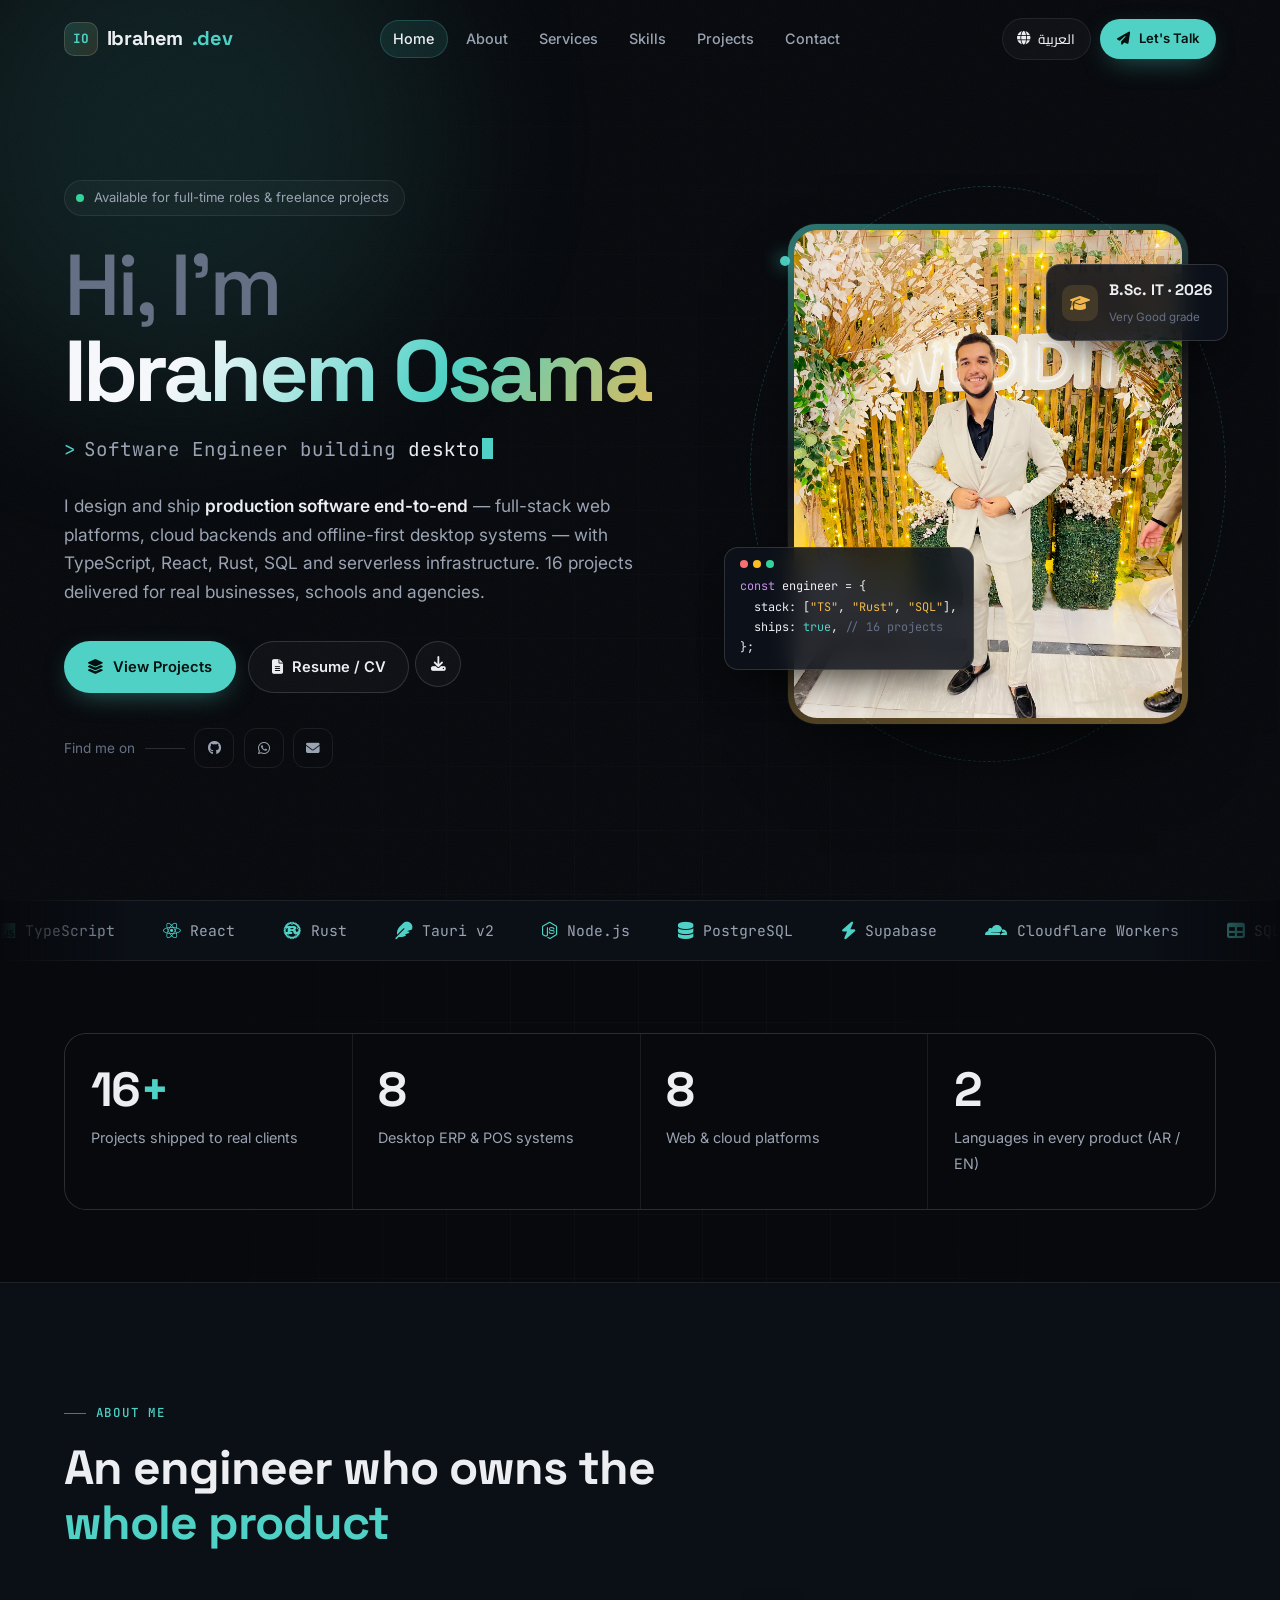
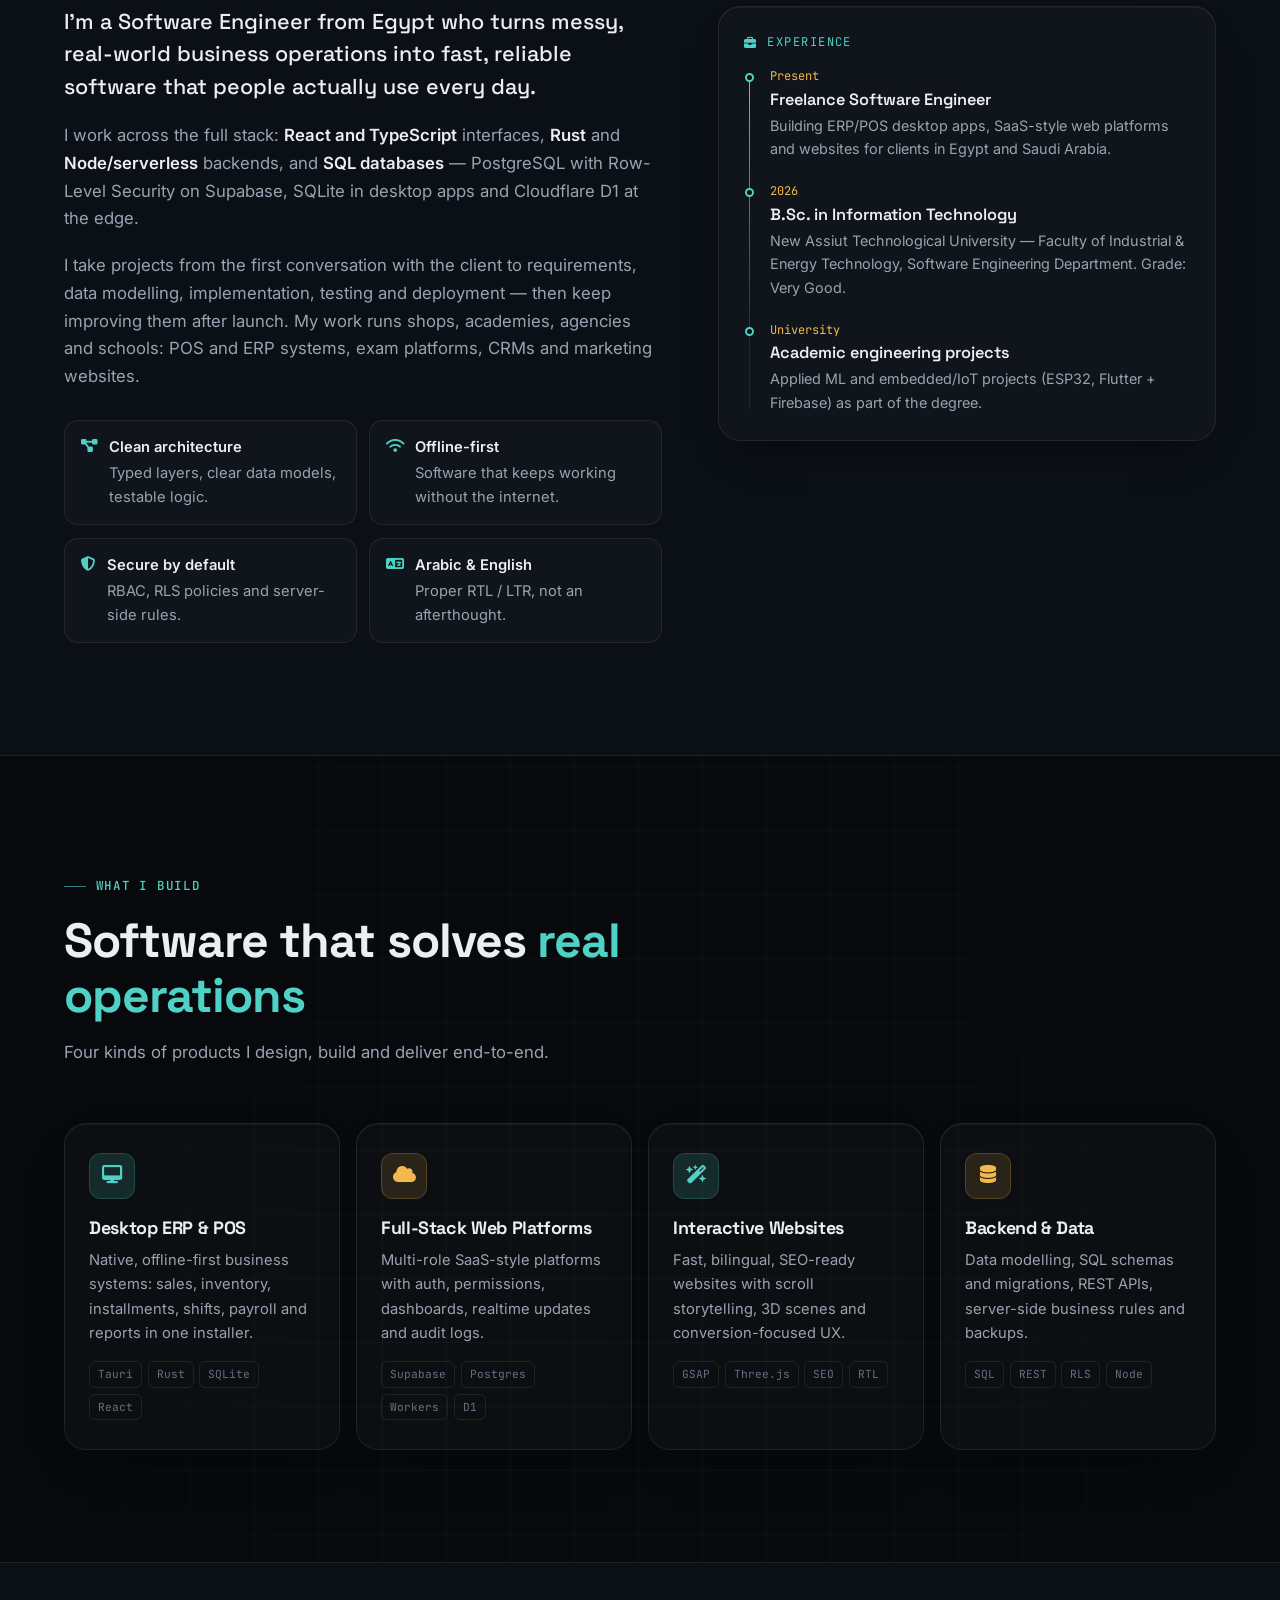
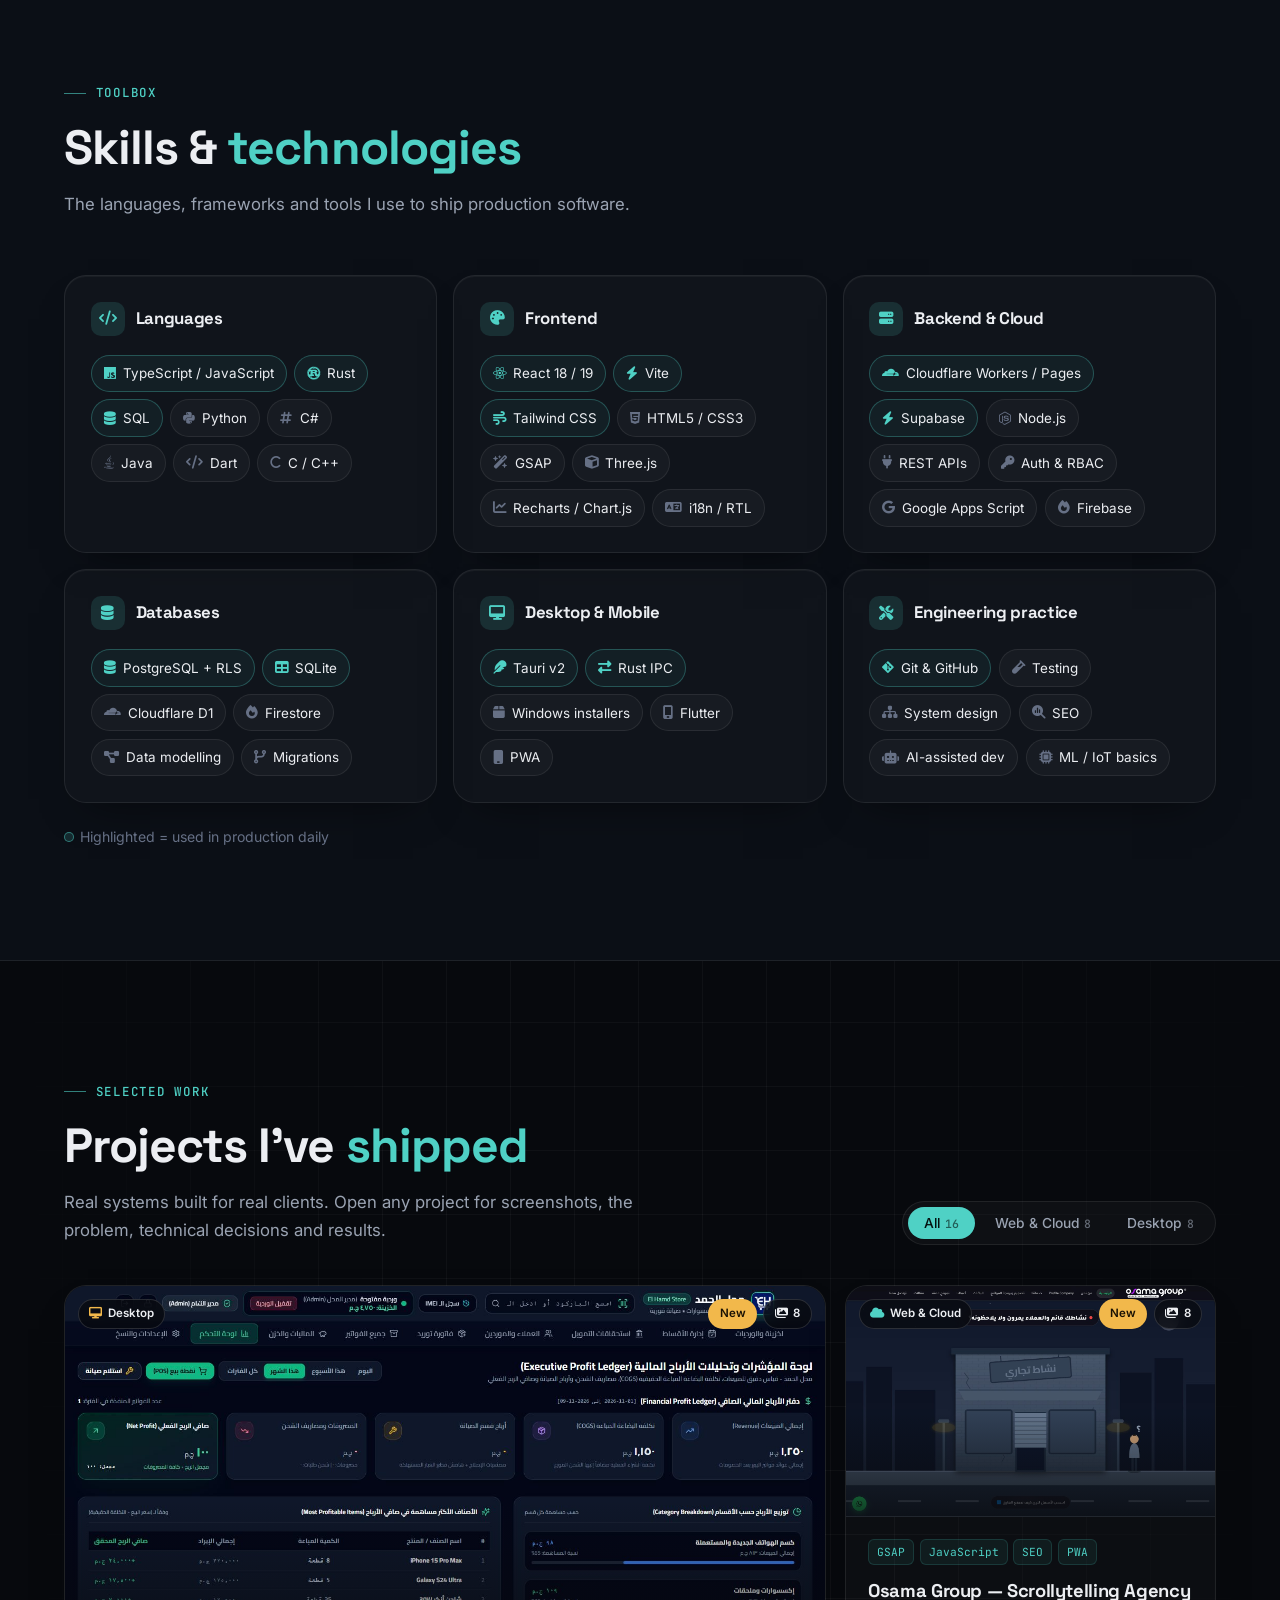
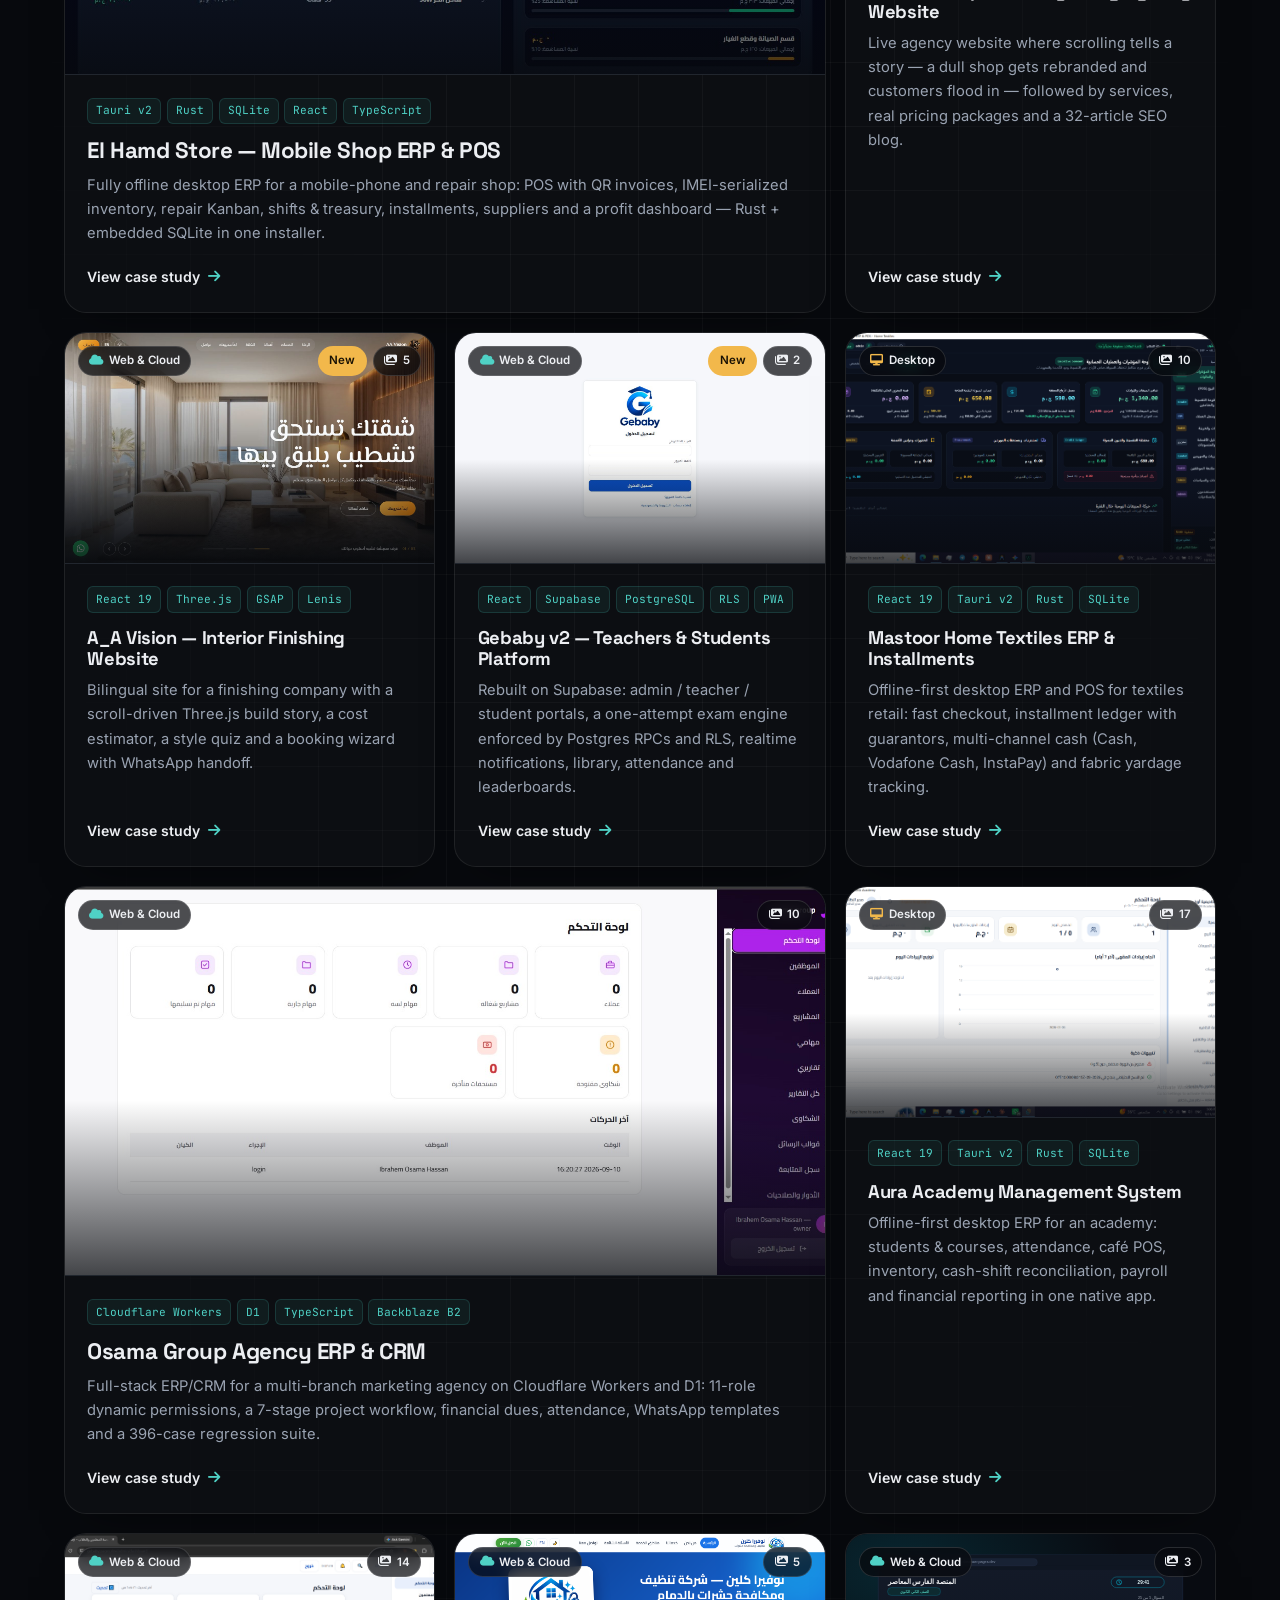
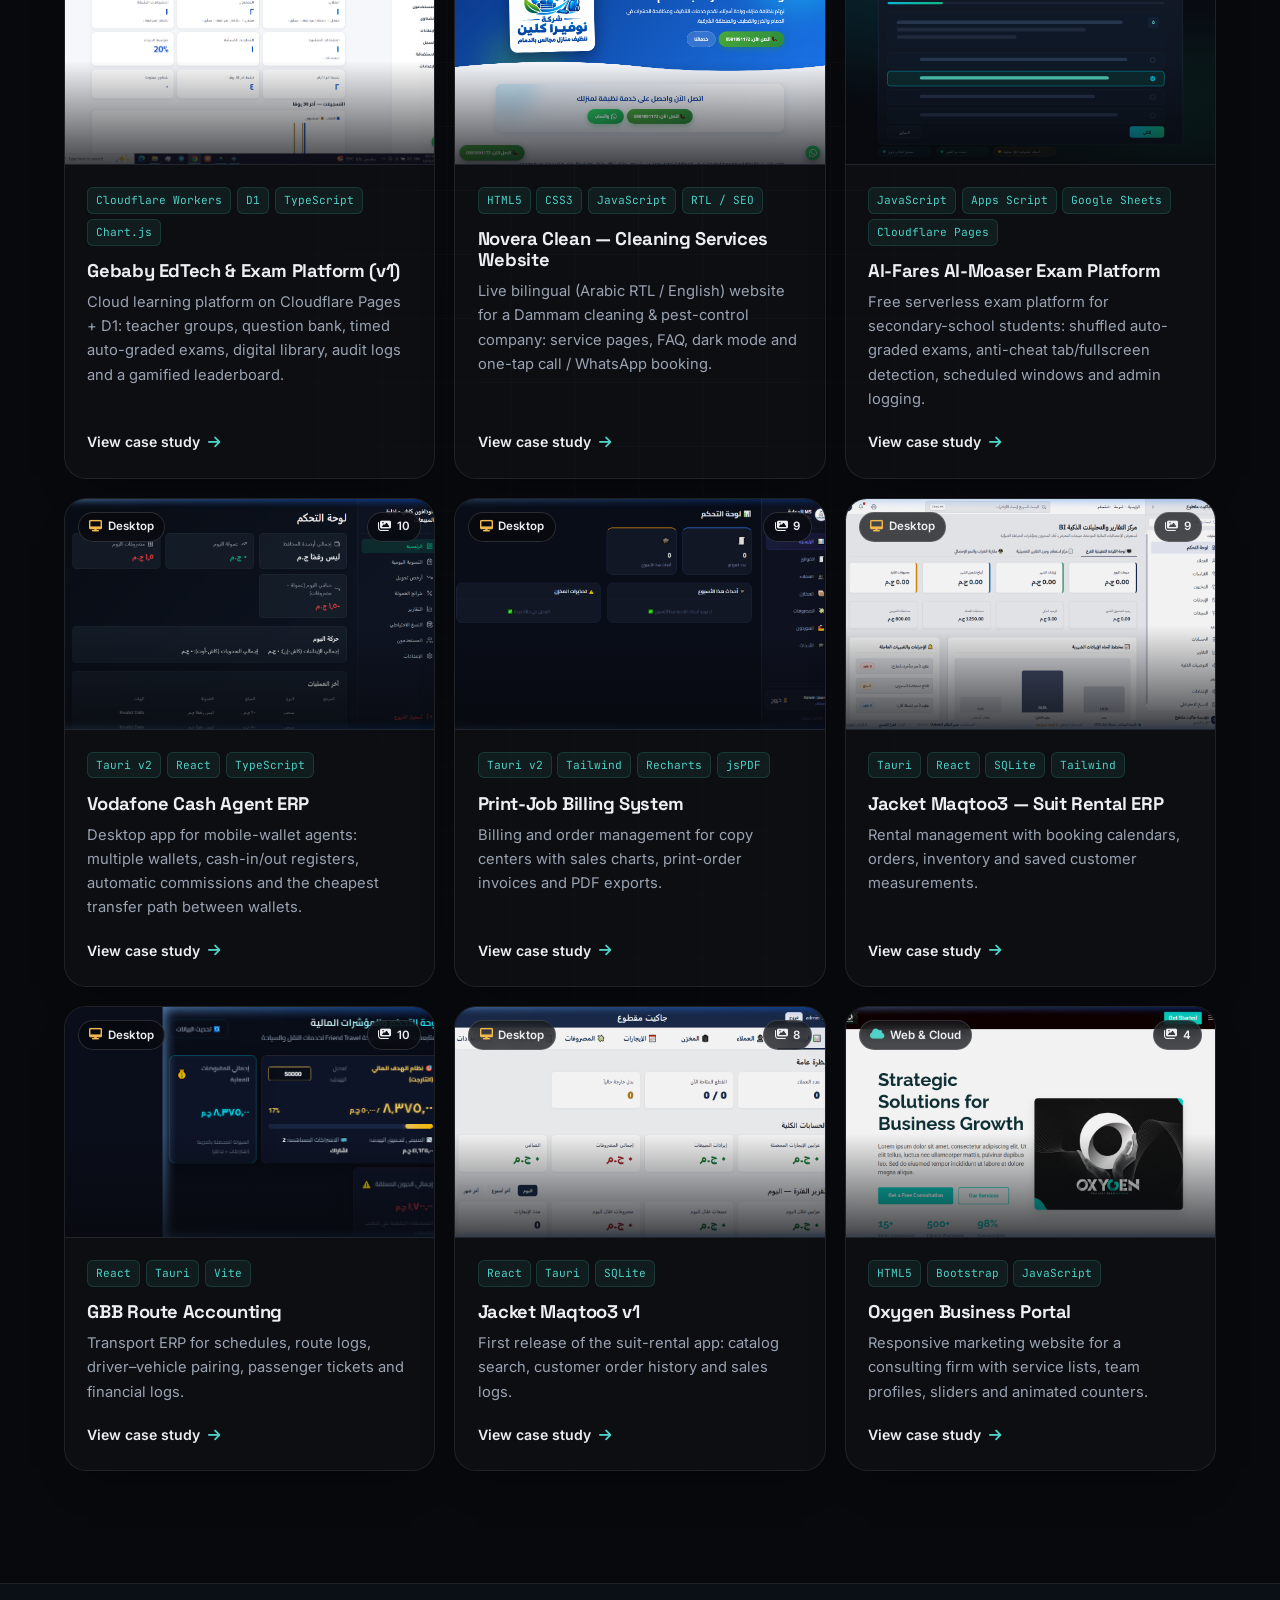
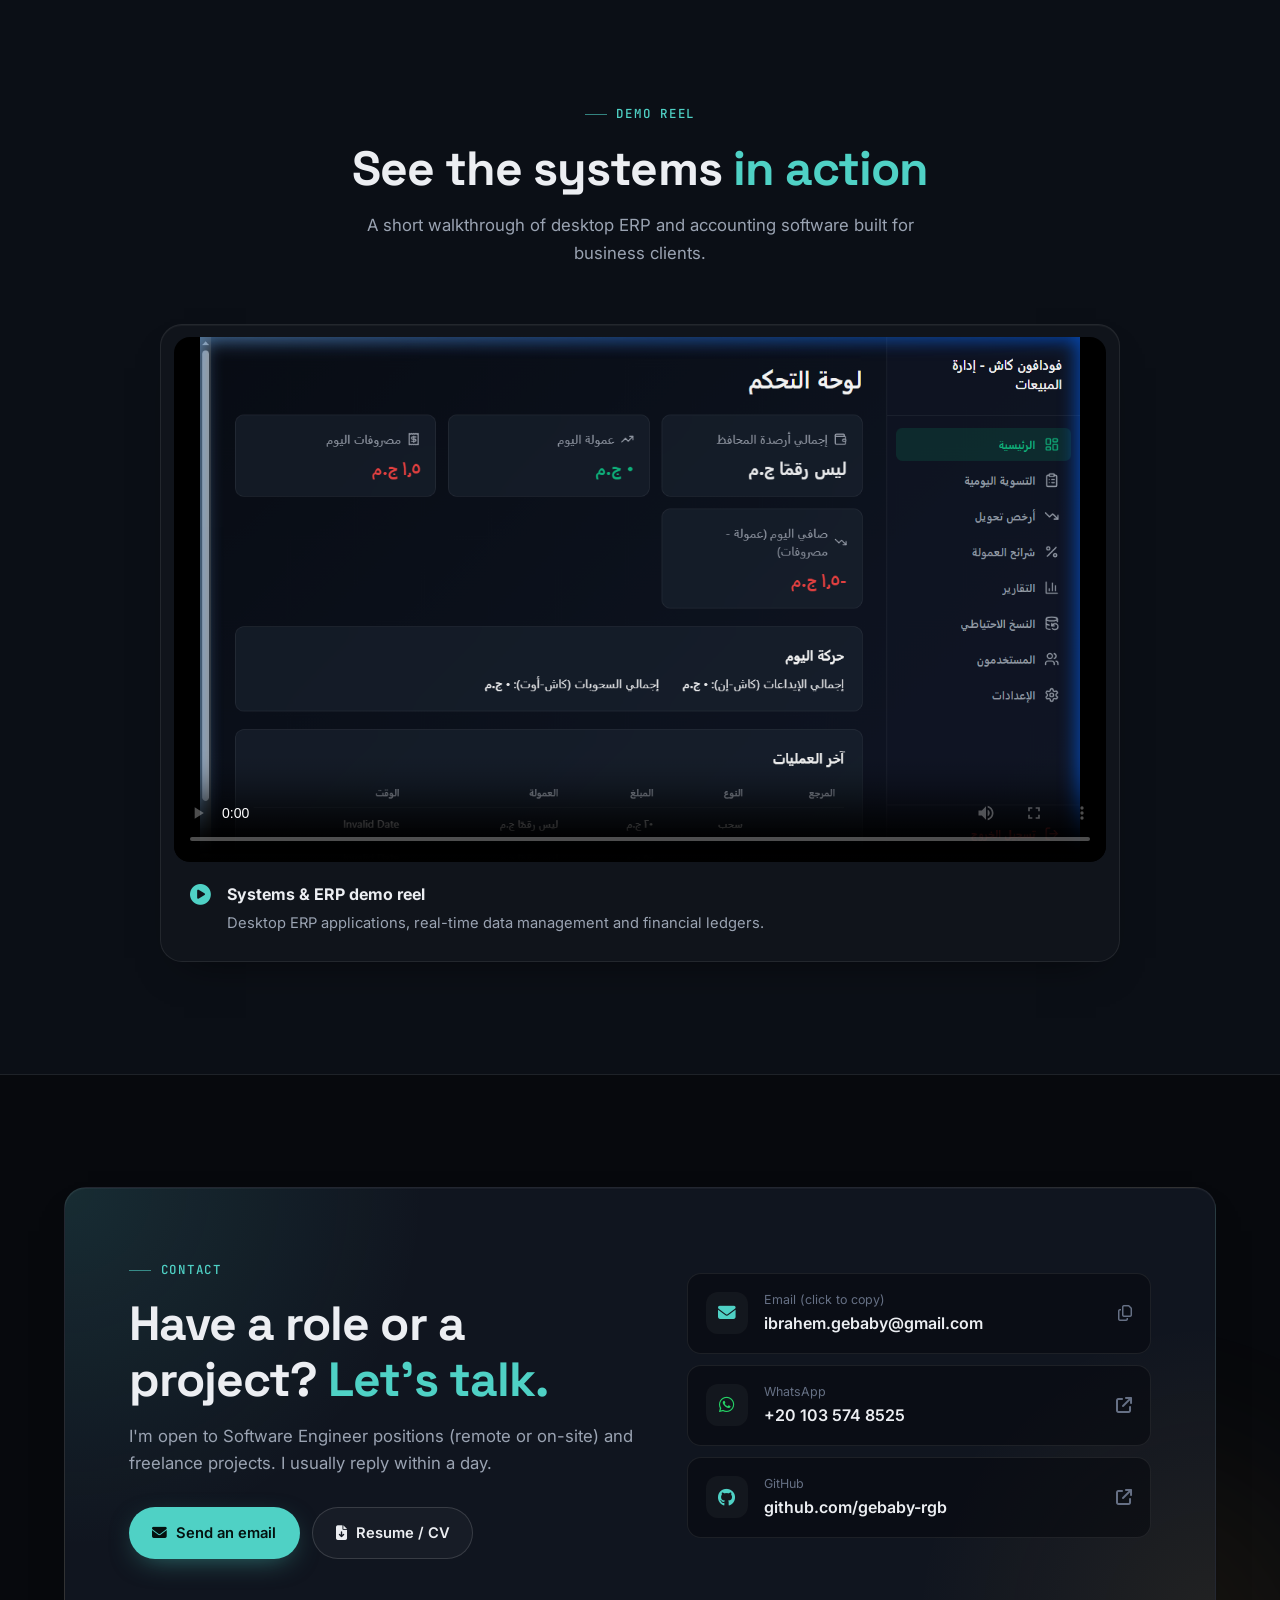
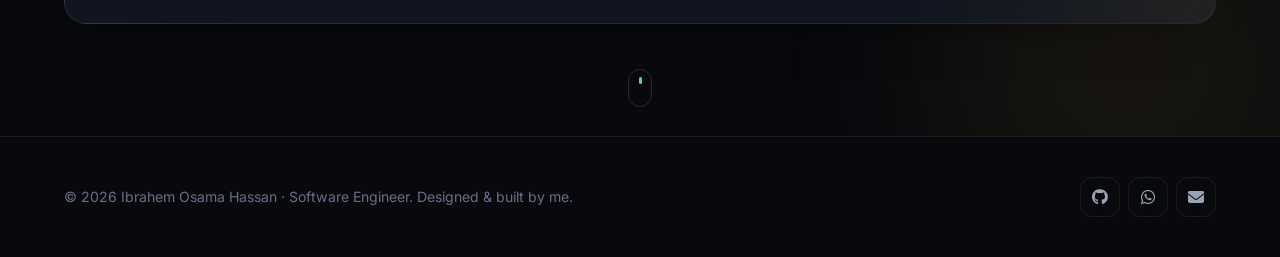
==== commit 216d4b09: "fix: SE department in education, A_A Vision live link, remove location card Co-Authored-By: Claude O" ====
--- a/index.html
+++ b/index.html
@@ -179,7 +179,7 @@
               <div class="tl-item">
                 <div class="tl-date">2026</div>
                 <div class="tl-title" data-i18n="exp2_t">B.Sc. in Information Technology</div>
-                <div class="tl-desc" data-i18n="exp2_d">New Assiut Technological University — Faculty of Industrial & Energy Technology. Grade: Very Good.</div>
+                <div class="tl-desc" data-i18n="exp2_d">New Assiut Technological University — Faculty of Industrial & Energy Technology, Software Engineering Department. Grade: Very Good.</div>
               </div>
               <div class="tl-item">
                 <div class="tl-date" data-i18n="exp3_date">University</div>
@@ -188,13 +188,7 @@
               </div>
             </div>
           </div>
-
-          <div class="info-card glass-card reveal" style="--d:.2s">
-            <div class="info-card-header"><i class="fa-solid fa-location-dot"></i> <span data-i18n="loc_title">Based in</span></div>
-            <div class="info-card-title" data-i18n="loc_name">Assiut, Egypt</div>
-            <div class="info-card-body" data-i18n="loc_body">Open to remote work, relocation and freelance contracts.</div>
-          </div>
-        </div>
+          </div>
       </div>
     </div>
   </section>
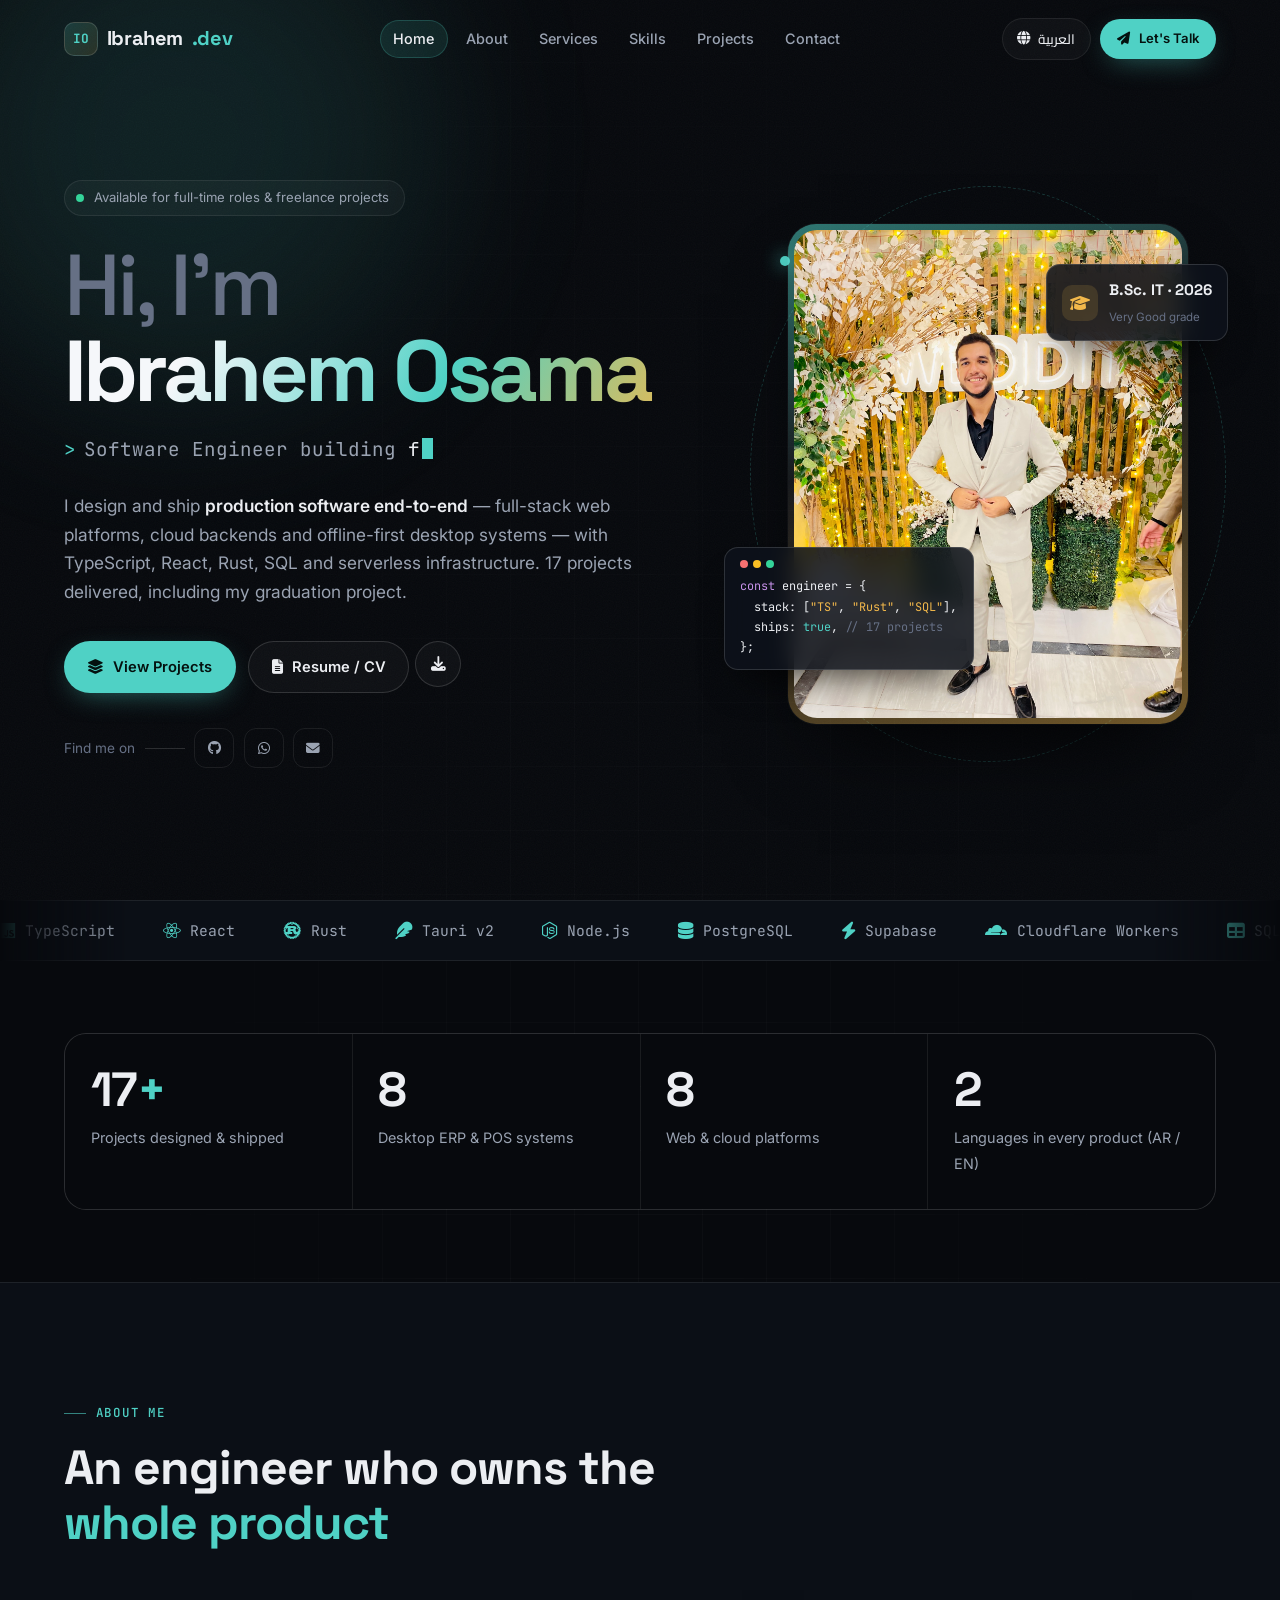
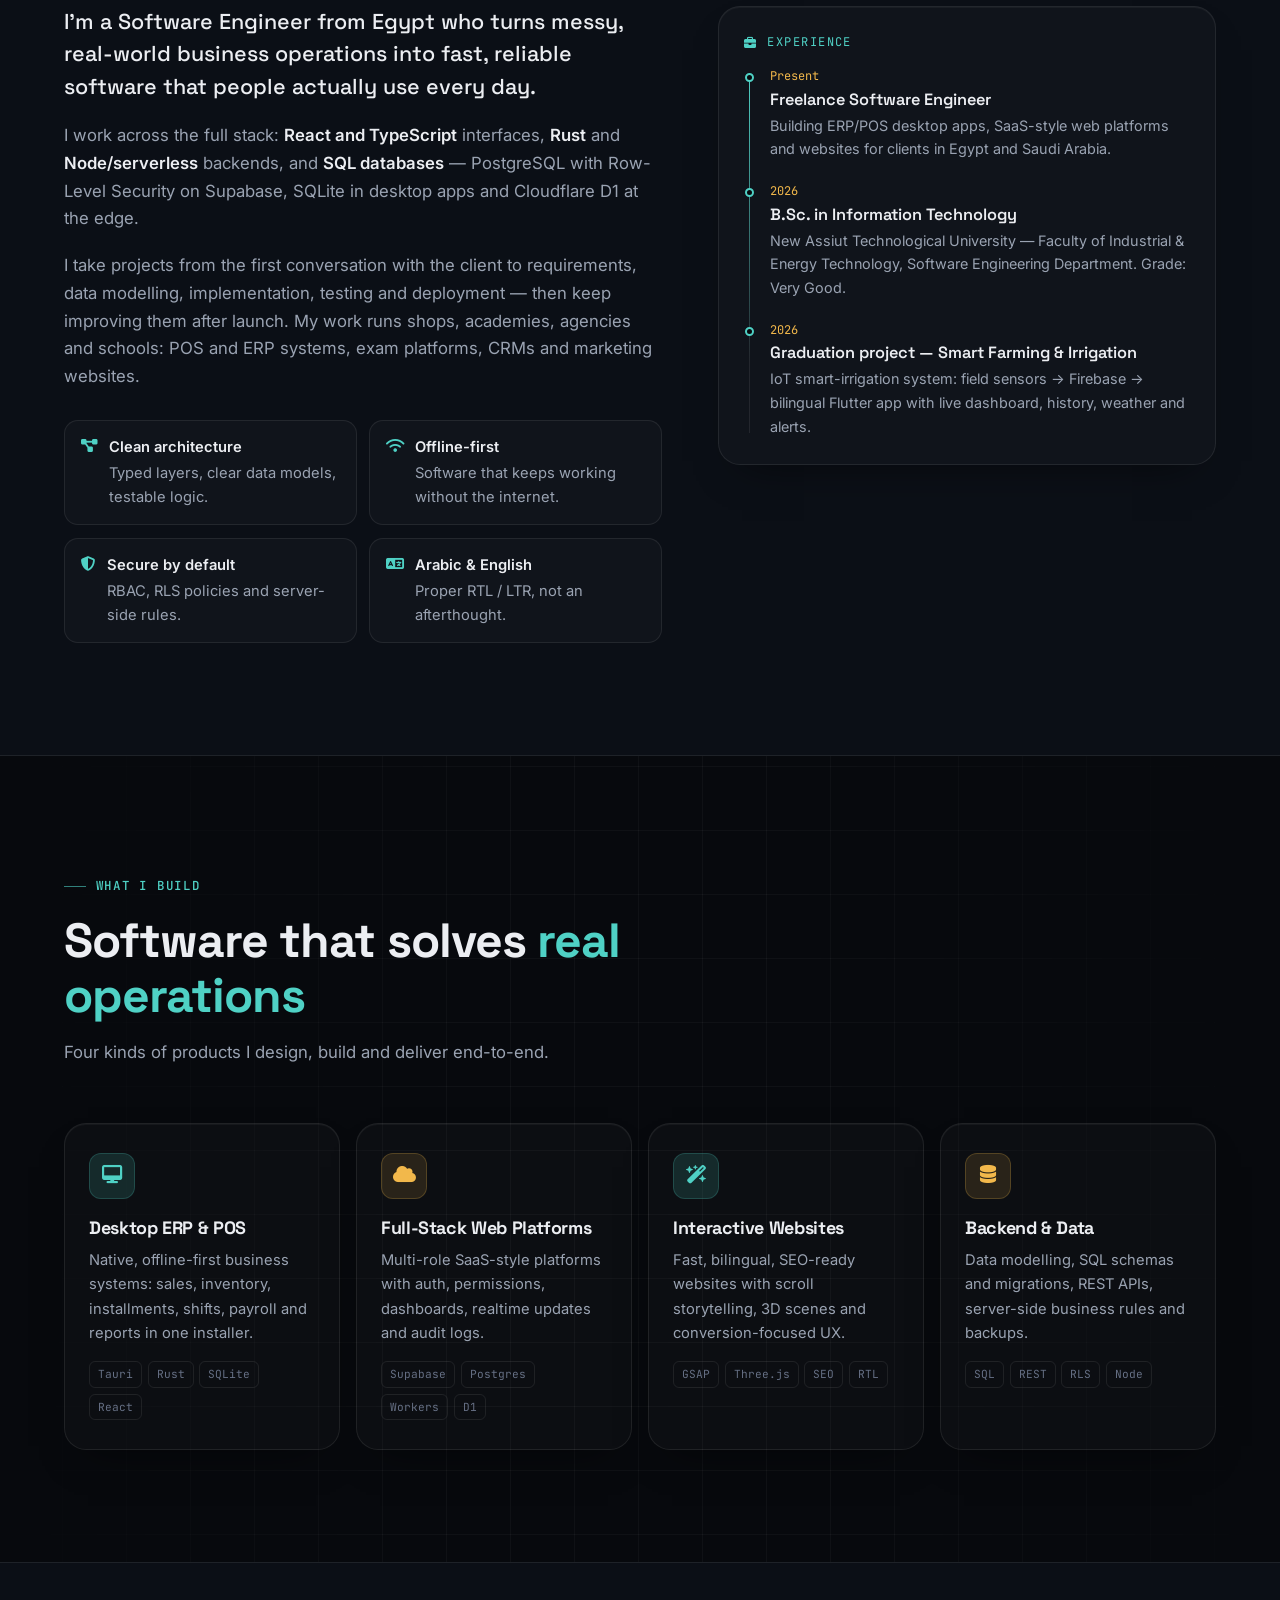
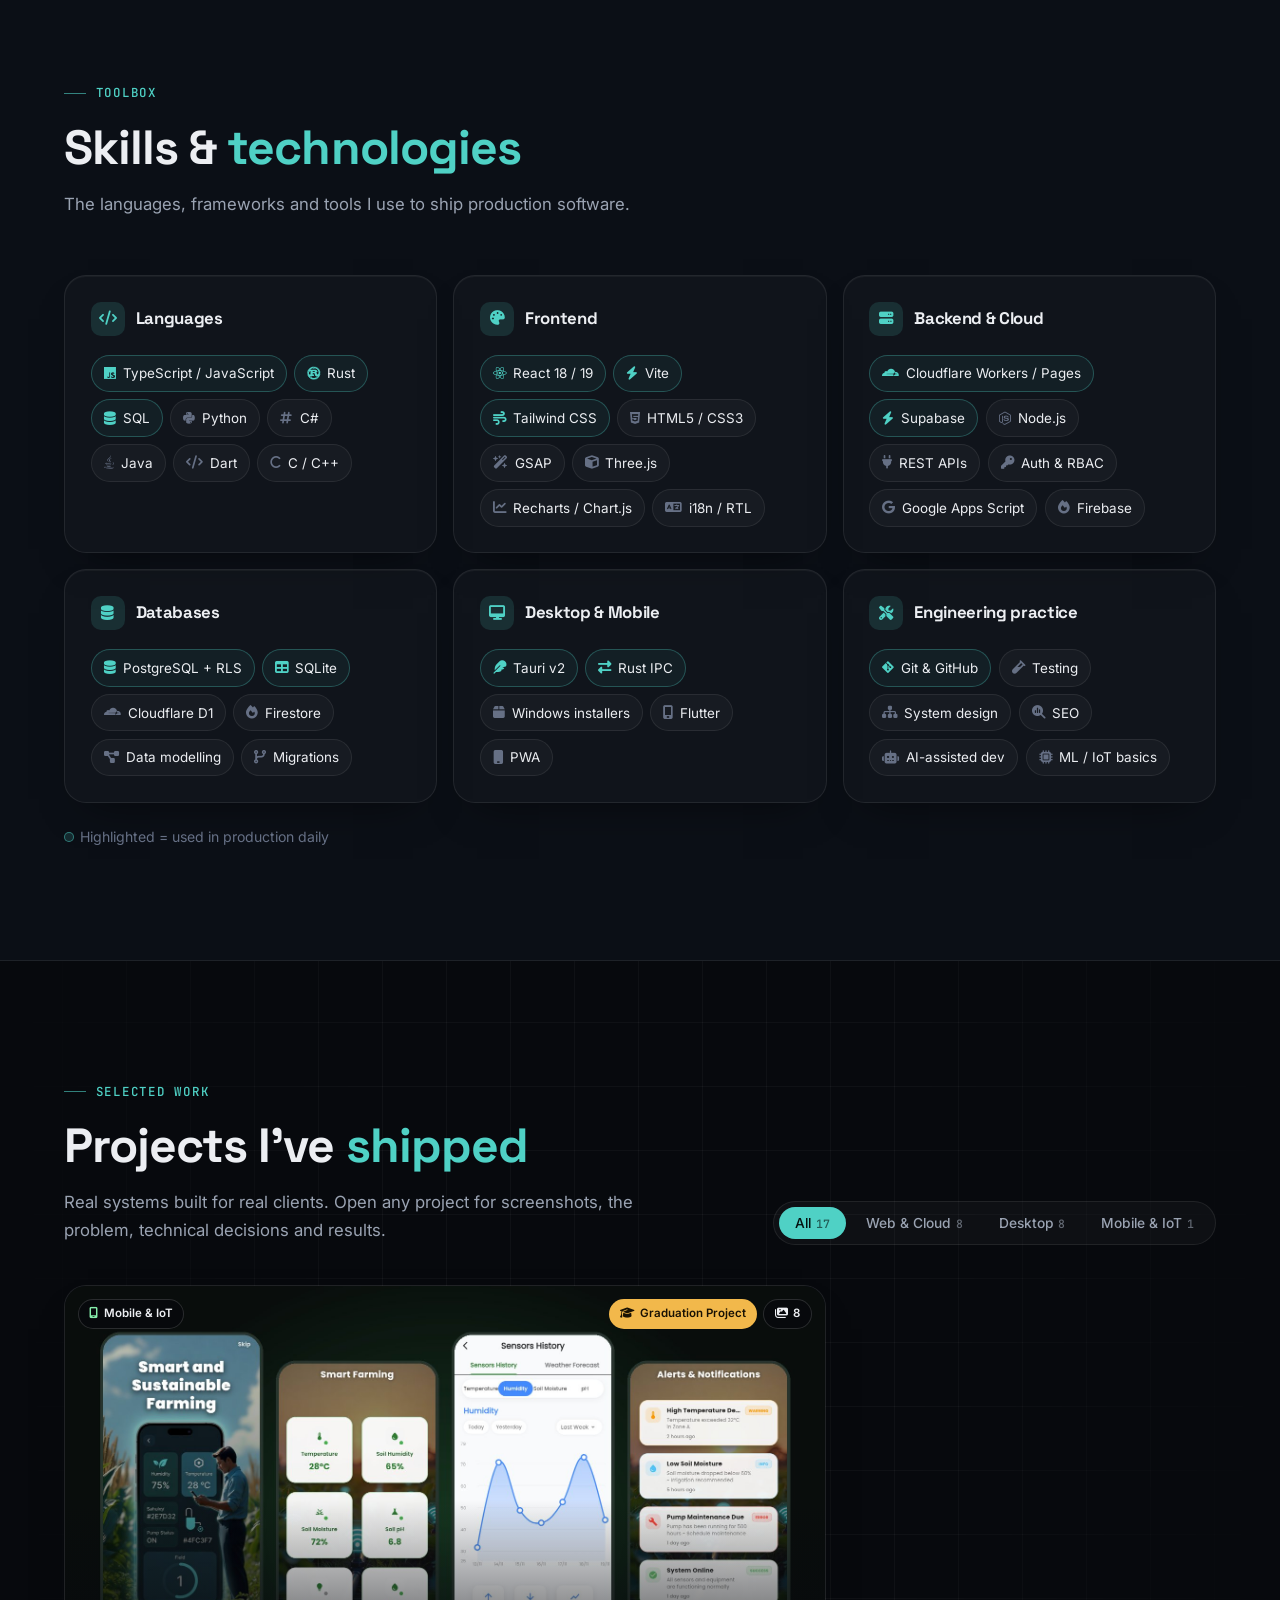
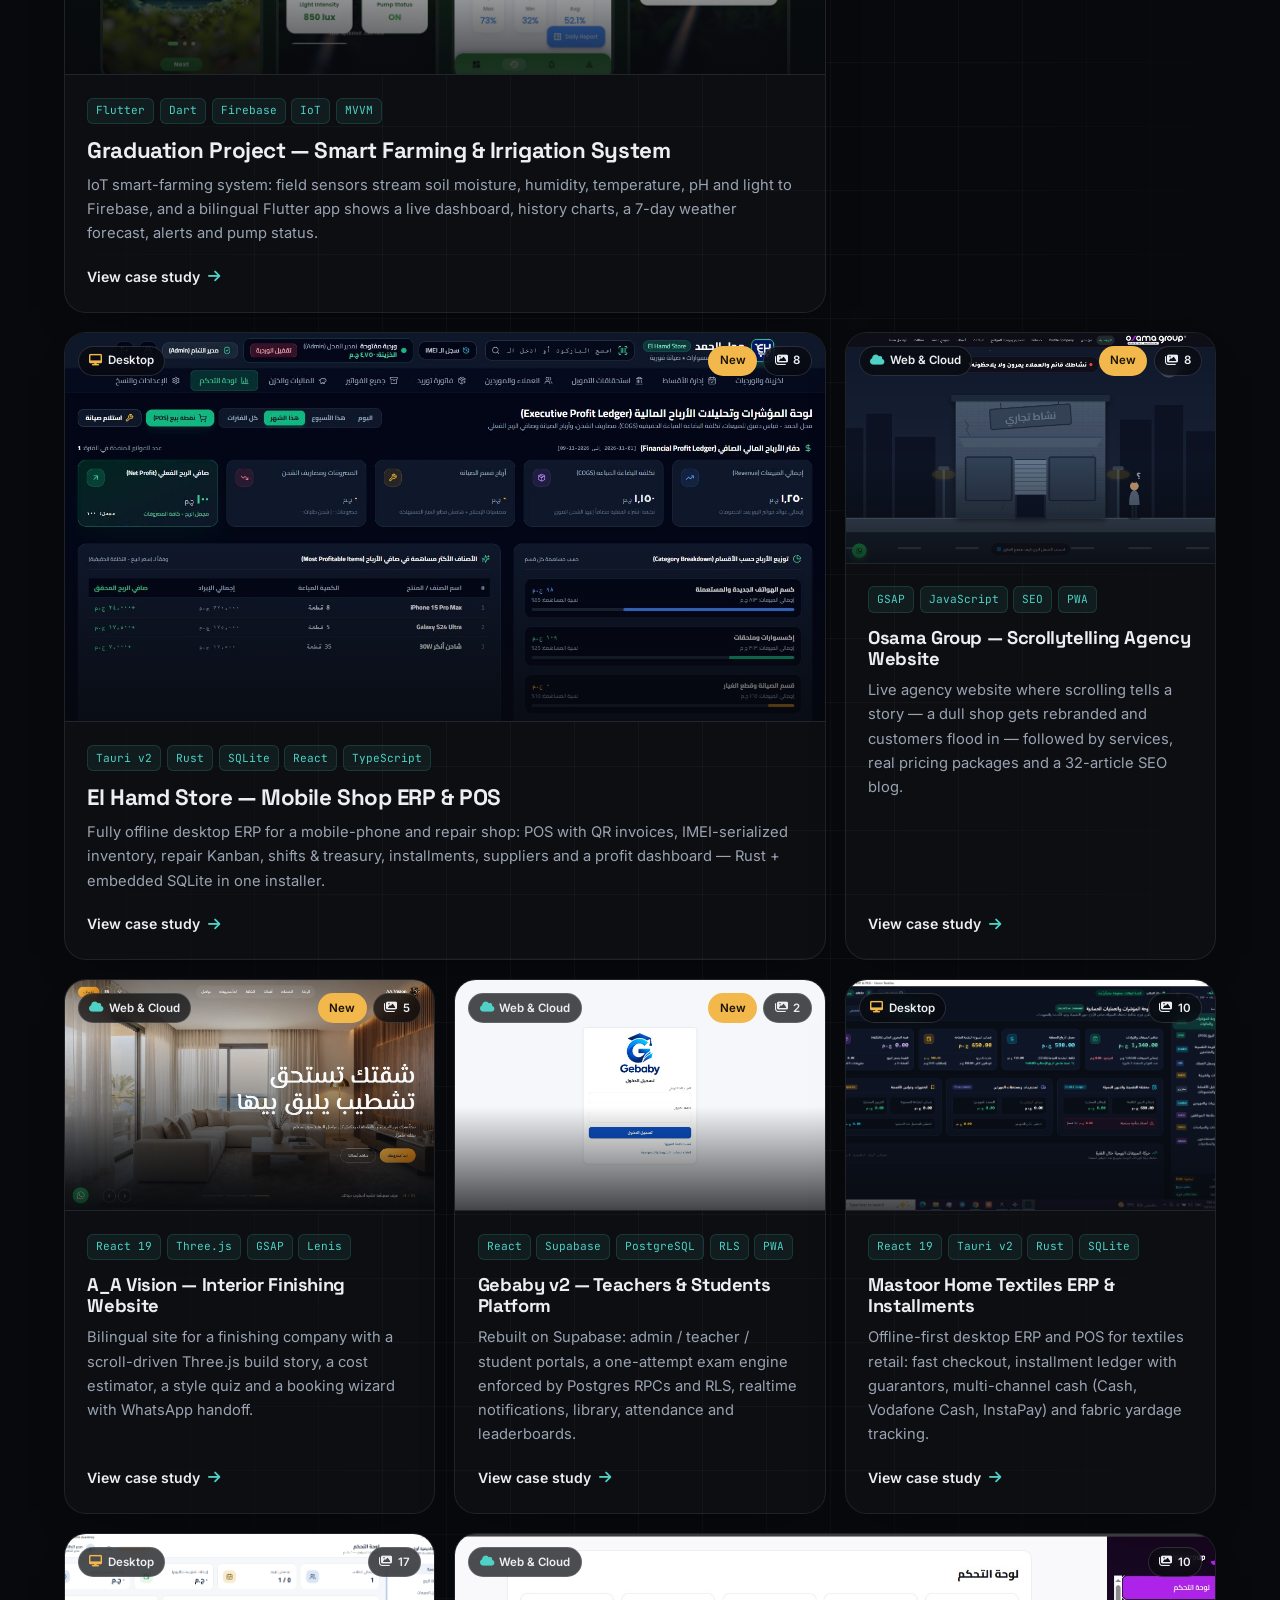
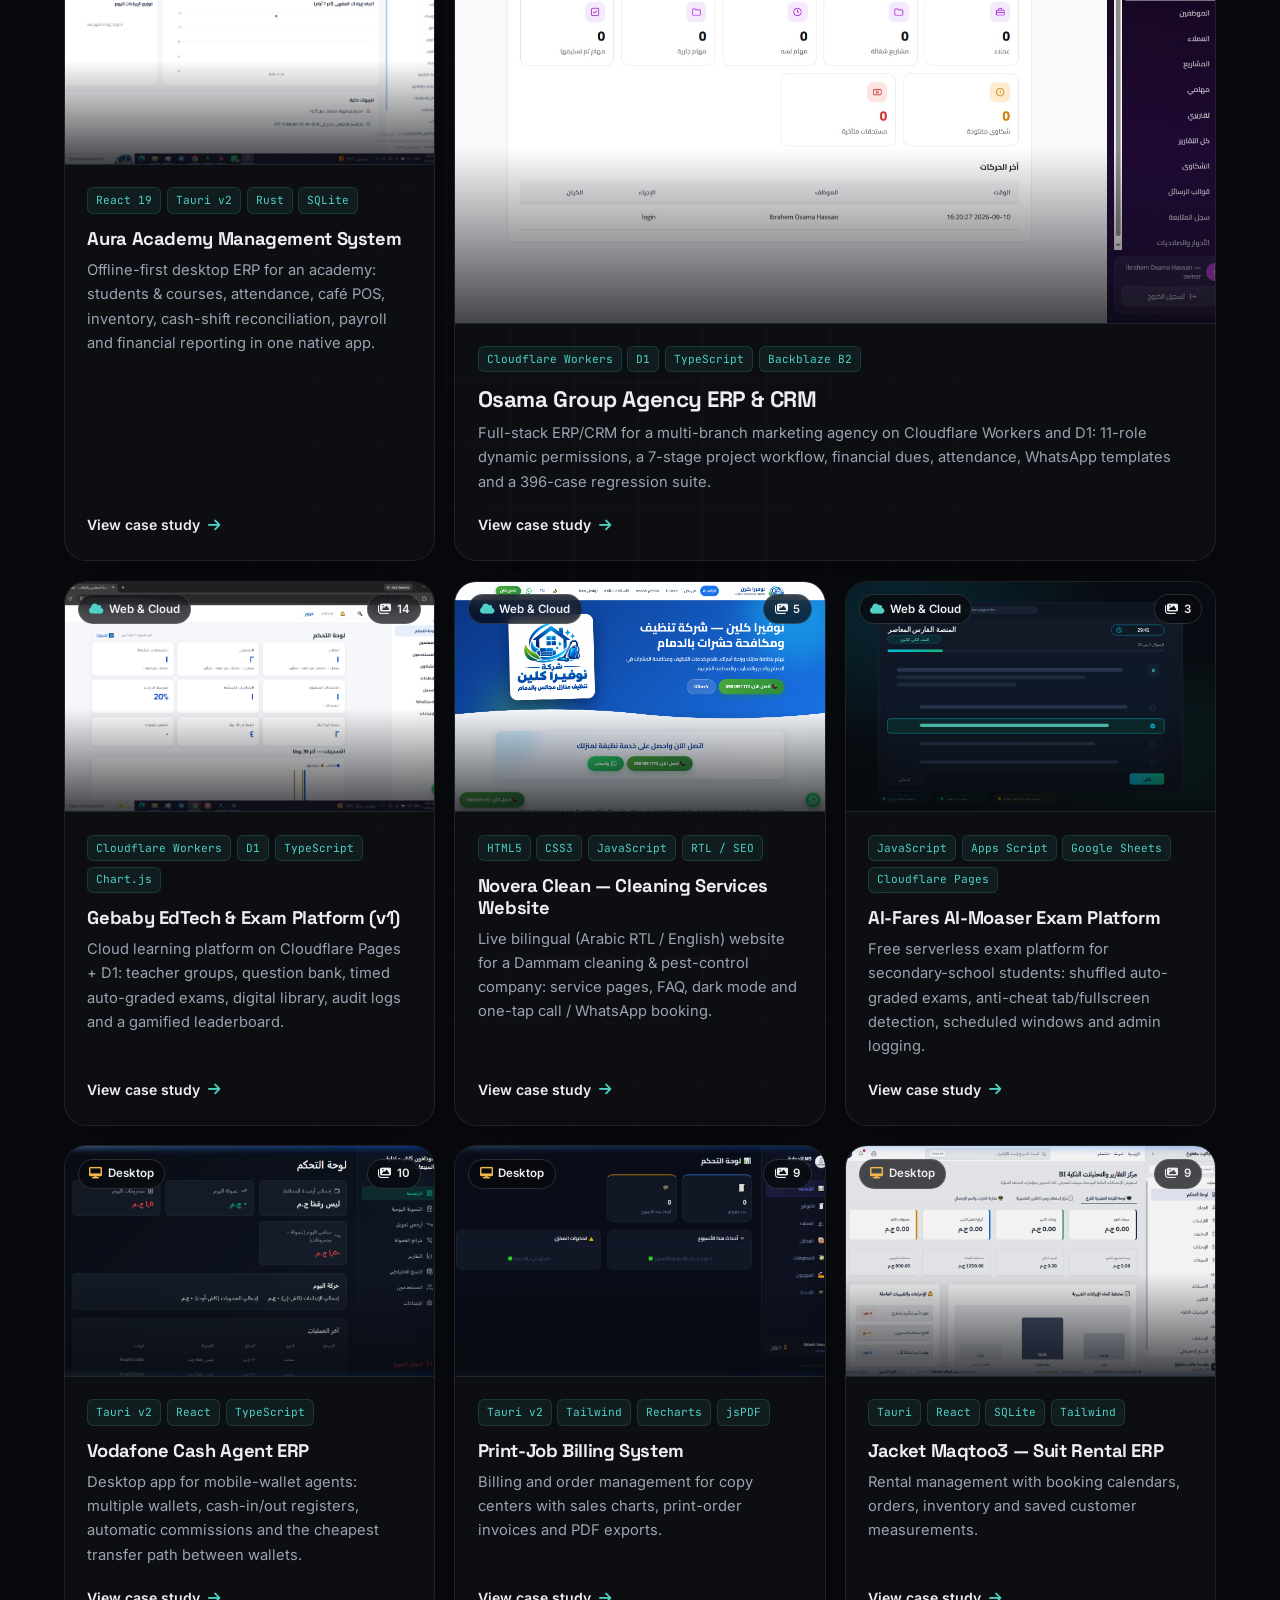
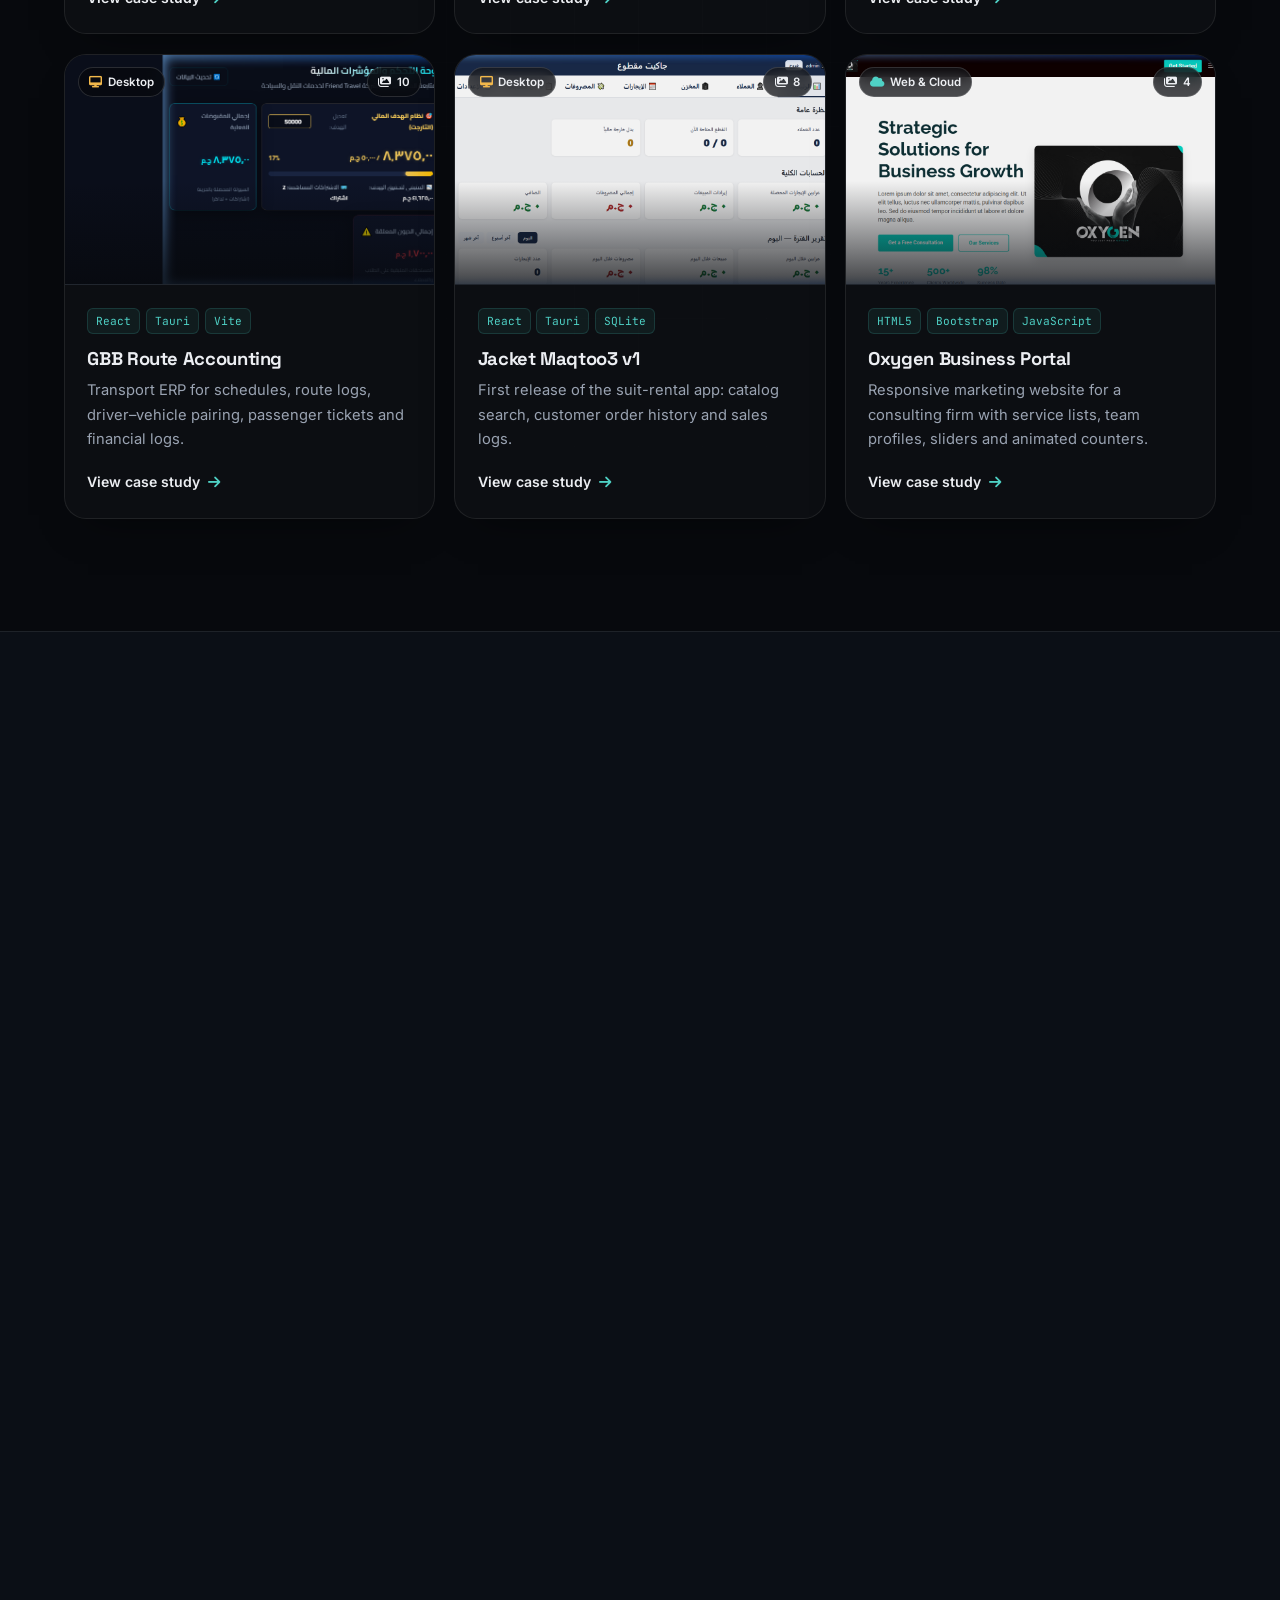
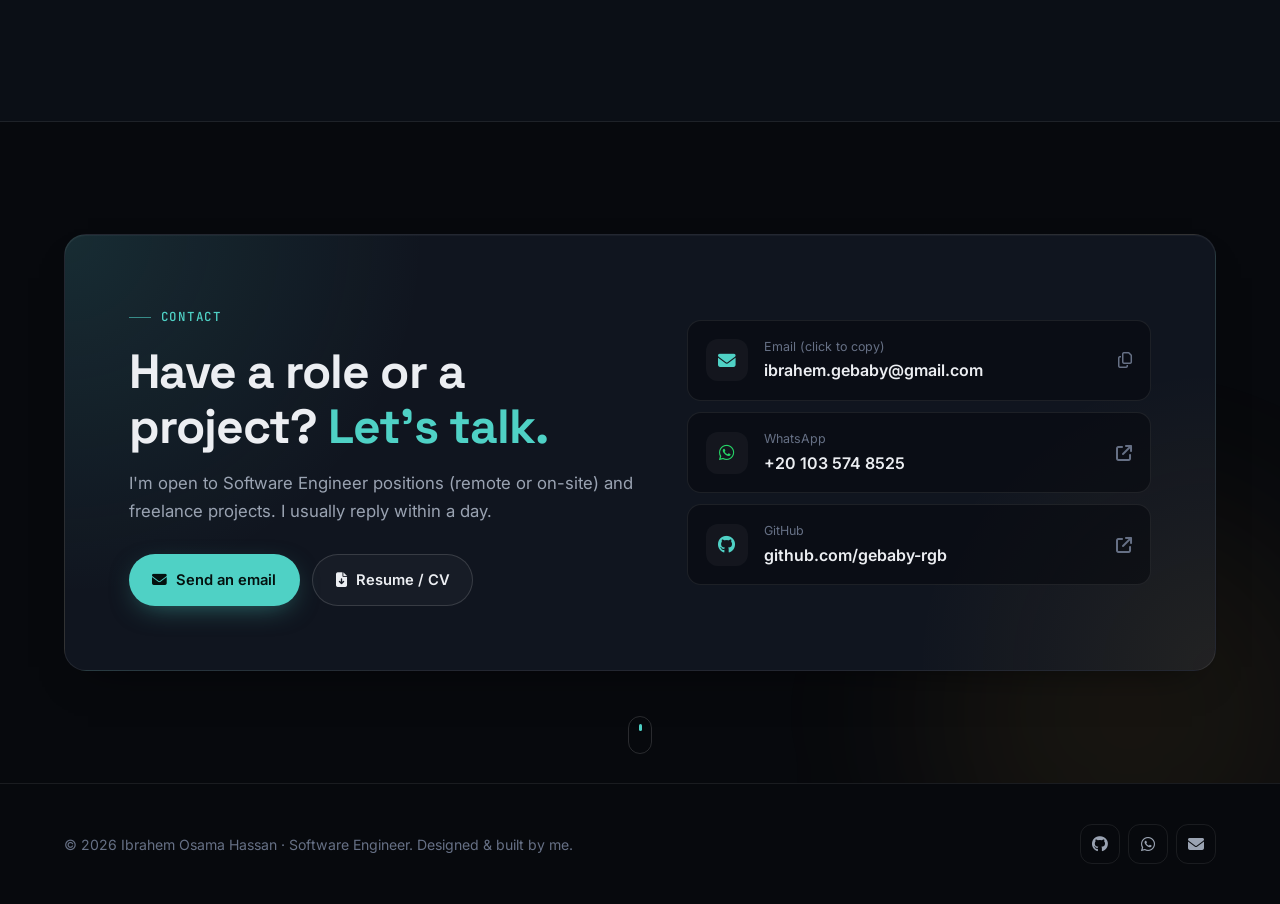
==== commit 8c5a9c65: "feat: add graduation project (Smart Farming & Irrigation, Flutter + Firebase), mobile filter, strong" ====
--- a/index.html
+++ b/index.html
@@ -72,7 +72,7 @@
         </p>
 
         <p class="hero-description reveal" style="--d:.24s" data-i18n="hero_desc">
-          I design and ship <strong>production software end-to-end</strong> — full-stack web platforms, cloud backends and offline-first desktop systems — with TypeScript, React, Rust, SQL and serverless infrastructure. 16 projects delivered for real businesses, schools and agencies.
+          I design and ship <strong>production software end-to-end</strong> — full-stack web platforms, cloud backends and offline-first desktop systems — with TypeScript, React, Rust, SQL and serverless infrastructure. 17 projects delivered, including my graduation project.
         </p>
 
         <div class="hero-actions reveal" style="--d:.32s">
@@ -100,7 +100,7 @@
           <div class="dots"><i></i><i></i><i></i></div>
           <div><span class="tok-k">const</span> engineer = {</div>
           <div>&nbsp;&nbsp;stack: [<span class="tok-s">"TS"</span>, <span class="tok-s">"Rust"</span>, <span class="tok-s">"SQL"</span>],</div>
-          <div>&nbsp;&nbsp;ships: <span class="tok-f">true</span>, <span class="tok-c">// 16 projects</span></div>
+          <div>&nbsp;&nbsp;ships: <span class="tok-f">true</span>, <span class="tok-c">// 17 projects</span></div>
           <div>};</div>
         </div>
         <div class="float-card badge-card" aria-hidden="true">
@@ -137,7 +137,7 @@
   <section class="section" style="padding: 4.5rem 0;">
     <div class="container">
       <div class="stats-grid reveal">
-        <div class="stat-item"><span class="stat-number"><span data-count="16">0</span><span class="plus">+</span></span><span class="stat-label" data-i18n="stat_projects">Projects shipped to real clients</span></div>
+        <div class="stat-item"><span class="stat-number"><span data-count="17">0</span><span class="plus">+</span></span><span class="stat-label" data-i18n="stat_projects">Projects designed &amp; shipped</span></div>
         <div class="stat-item"><span class="stat-number"><span data-count="8">0</span></span><span class="stat-label" data-i18n="stat_desktop">Desktop ERP & POS systems</span></div>
         <div class="stat-item"><span class="stat-number"><span data-count="8">0</span></span><span class="stat-label" data-i18n="stat_web">Web & cloud platforms</span></div>
         <div class="stat-item"><span class="stat-number"><span data-count="2">0</span></span><span class="stat-label" data-i18n="stat_langs">Languages in every product (AR / EN)</span></div>
@@ -182,9 +182,9 @@
                 <div class="tl-desc" data-i18n="exp2_d">New Assiut Technological University — Faculty of Industrial & Energy Technology, Software Engineering Department. Grade: Very Good.</div>
               </div>
               <div class="tl-item">
-                <div class="tl-date" data-i18n="exp3_date">University</div>
-                <div class="tl-title" data-i18n="exp3_t">Academic engineering projects</div>
-                <div class="tl-desc" data-i18n="exp3_d">Applied ML and embedded/IoT projects (ESP32, Flutter + Firebase) as part of the degree.</div>
+                <div class="tl-date" data-i18n="exp3_date">2026</div>
+                <div class="tl-title" data-i18n="exp3_t">Graduation project — Smart Farming & Irrigation</div>
+                <div class="tl-desc" data-i18n="exp3_d">IoT smart-irrigation system: field sensors → Firebase → bilingual Flutter app with live dashboard, history, weather and alerts.</div>
               </div>
             </div>
           </div>
@@ -330,6 +330,7 @@
           <button class="filter-btn active" data-filter="all" role="tab"><span data-i18n="filter_all">All</span><span class="count" data-count-for="all"></span></button>
           <button class="filter-btn" data-filter="web" role="tab"><span data-i18n="filter_web">Web & Cloud</span><span class="count" data-count-for="web"></span></button>
           <button class="filter-btn" data-filter="desktop" role="tab"><span data-i18n="filter_desktop">Desktop</span><span class="count" data-count-for="desktop"></span></button>
+          <button class="filter-btn" data-filter="mobile" role="tab"><span data-i18n="filter_mobile">Mobile & IoT</span><span class="count" data-count-for="mobile"></span></button>
         </div>
       </div>
 
--- a/css/style.css
+++ b/css/style.css
@@ -499,6 +499,8 @@
 }
 .badge-desktop i { color: var(--accent-secondary); }
 .badge-web i { color: var(--accent); }
+.badge-mobile i { color: #86EFAC; }
+.grad-badge { background: linear-gradient(135deg, #F2B84B, #4FD1C5); }
 .new-badge { background: var(--accent-secondary); color: #1A1204; border-color: transparent; }
 
 .project-body { padding: 1.4rem 1.4rem 1.5rem; display: flex; flex-direction: column; flex: 1; }
